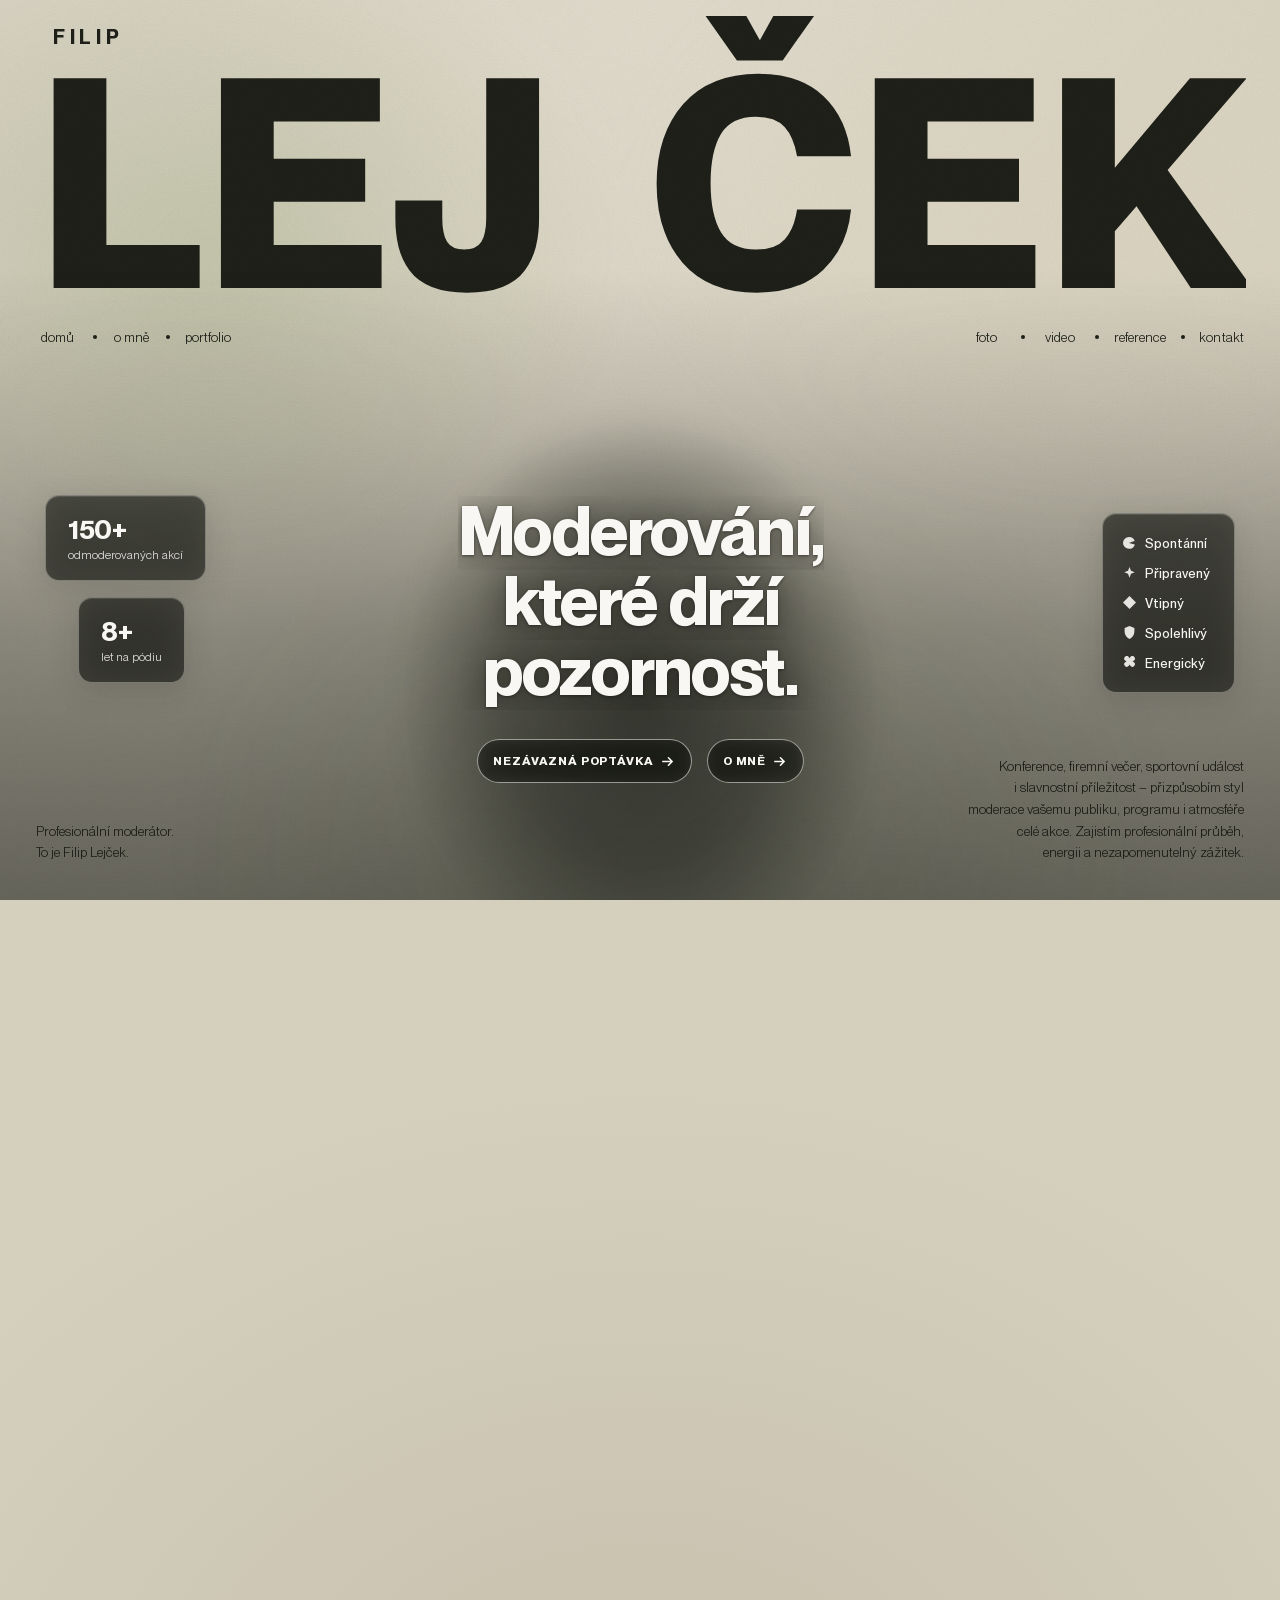
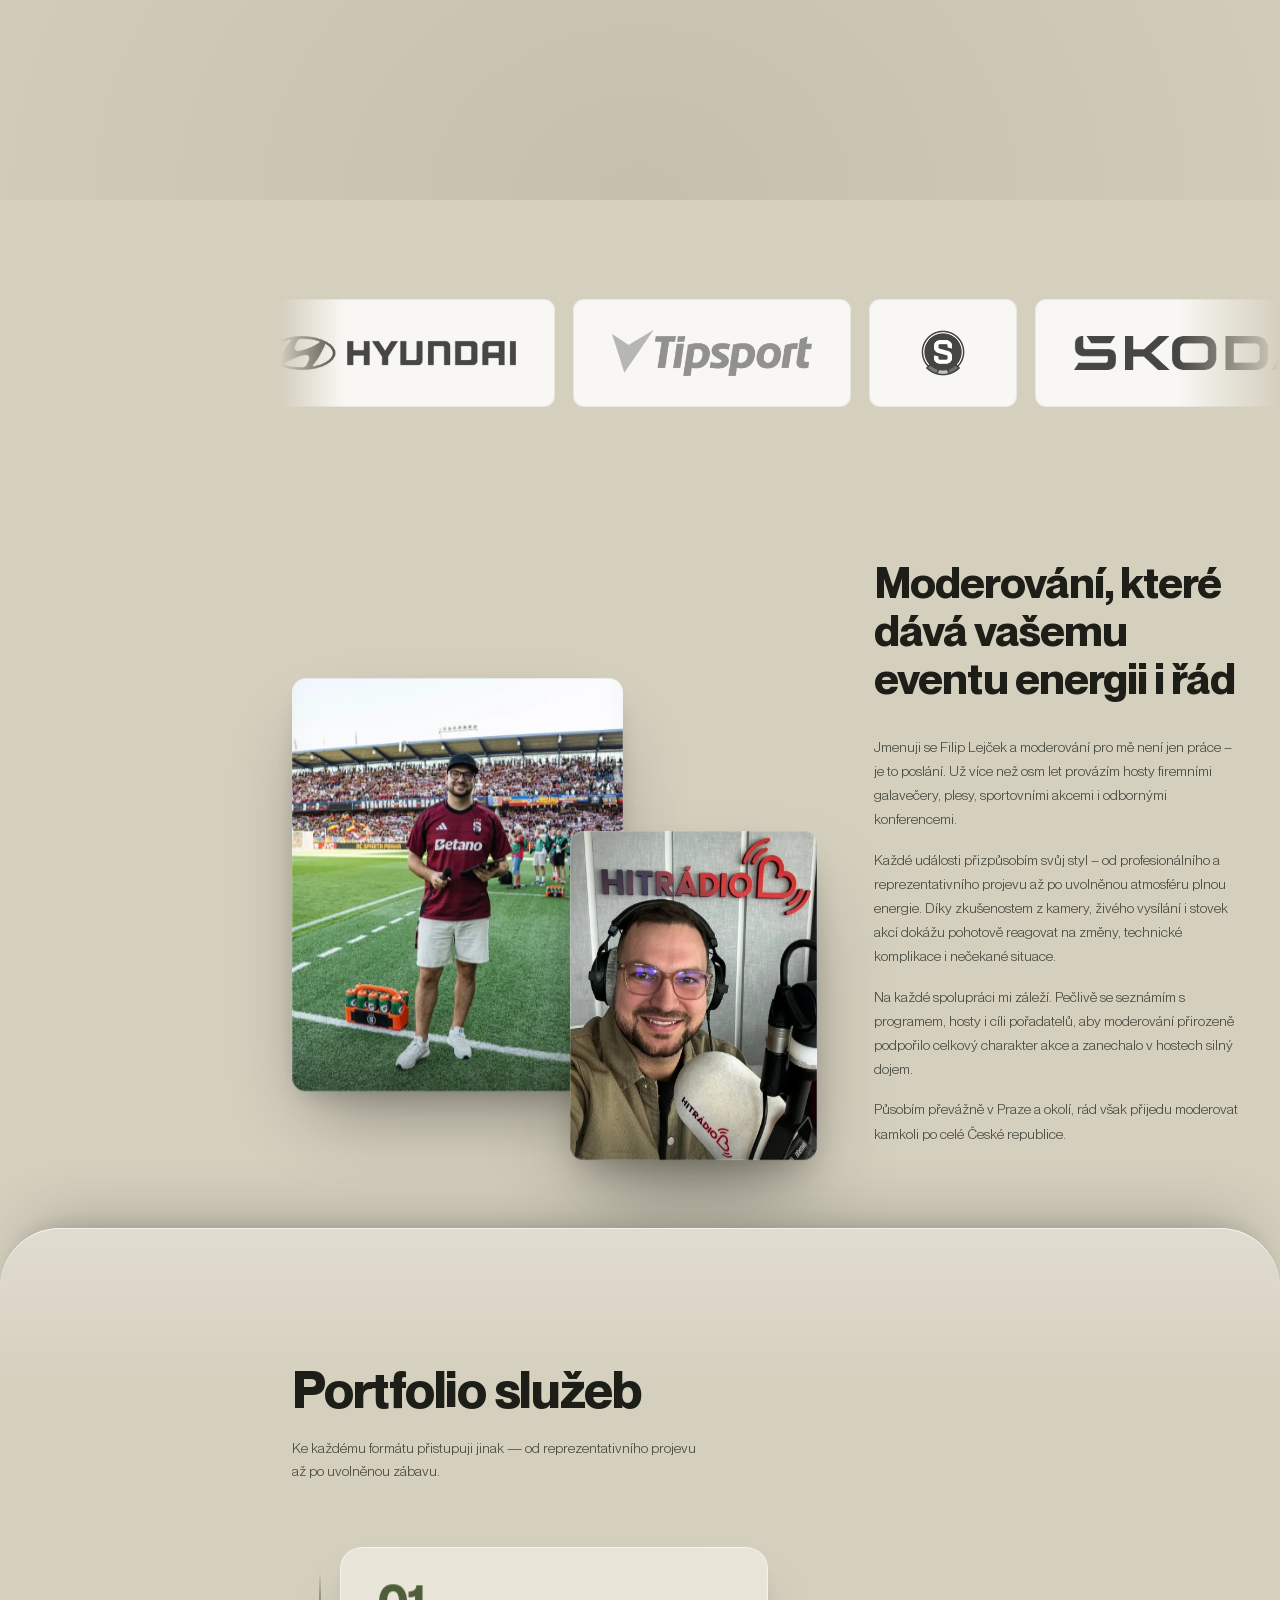
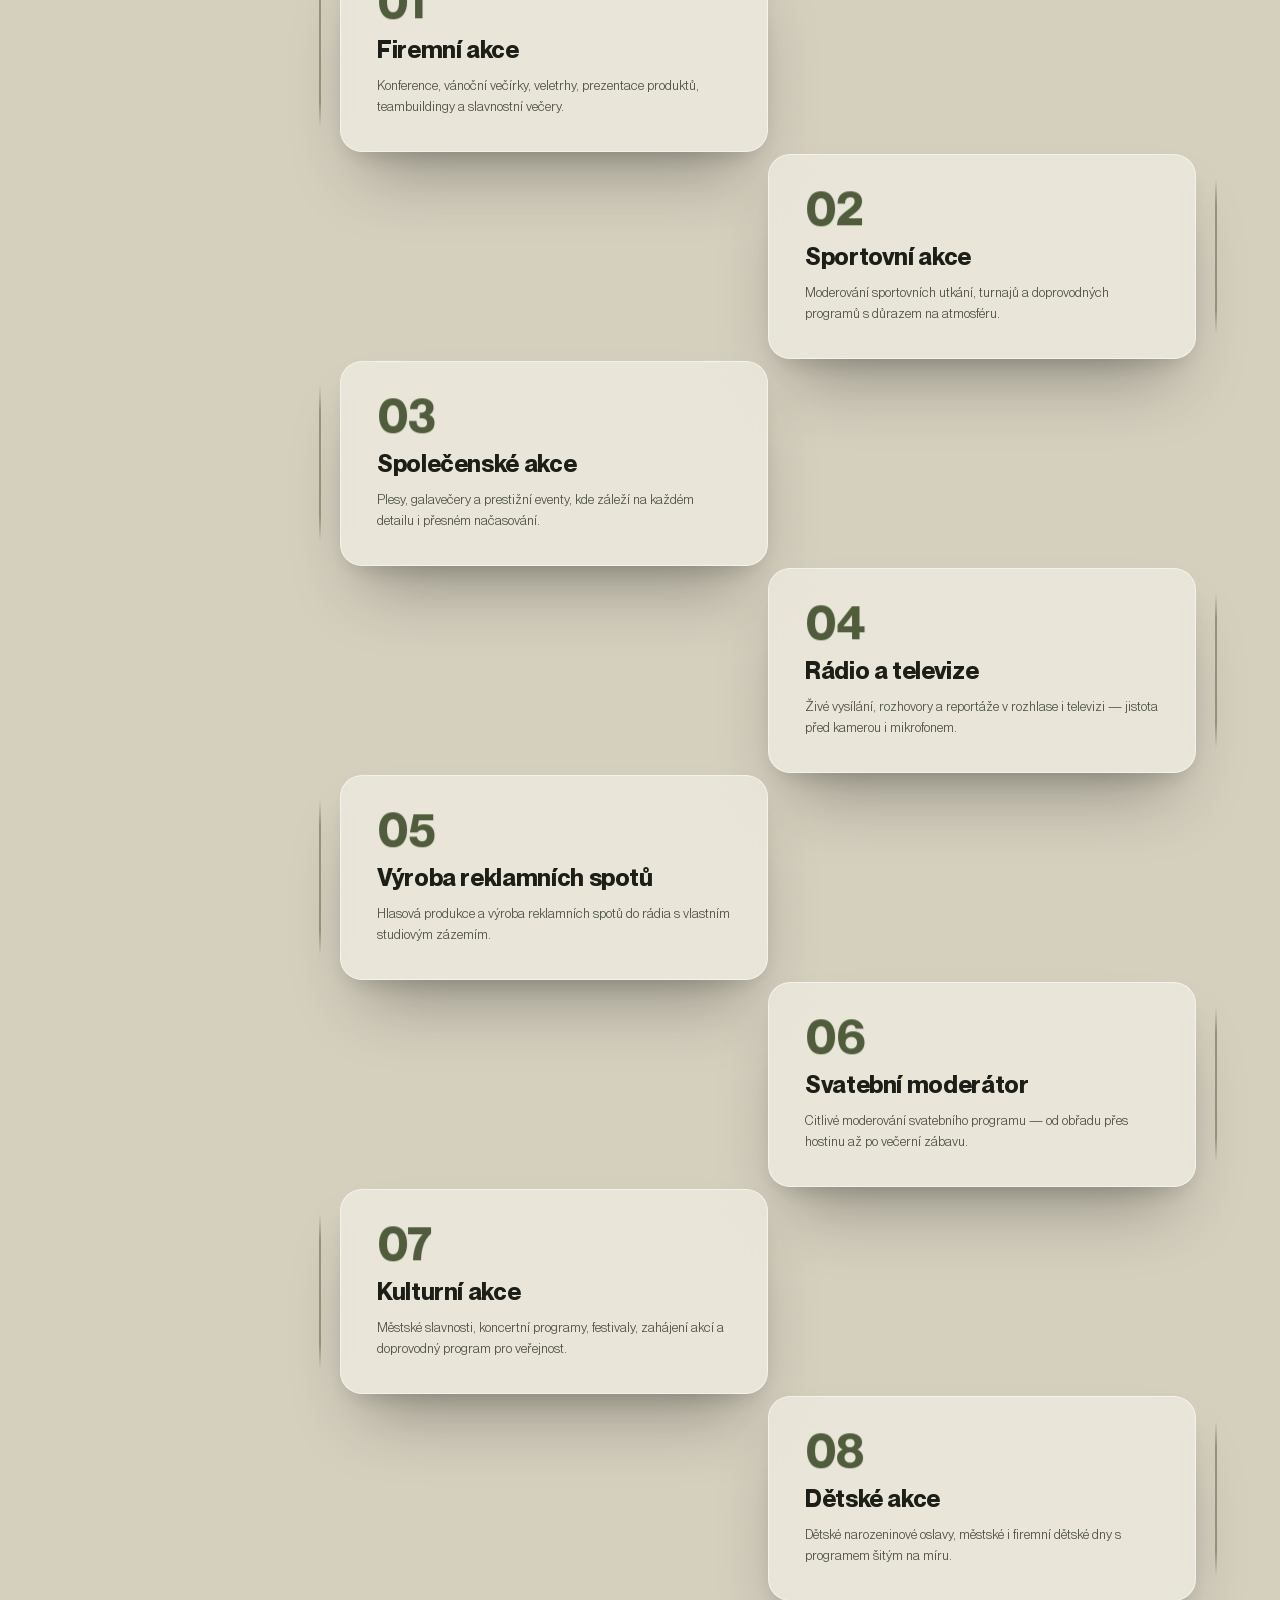
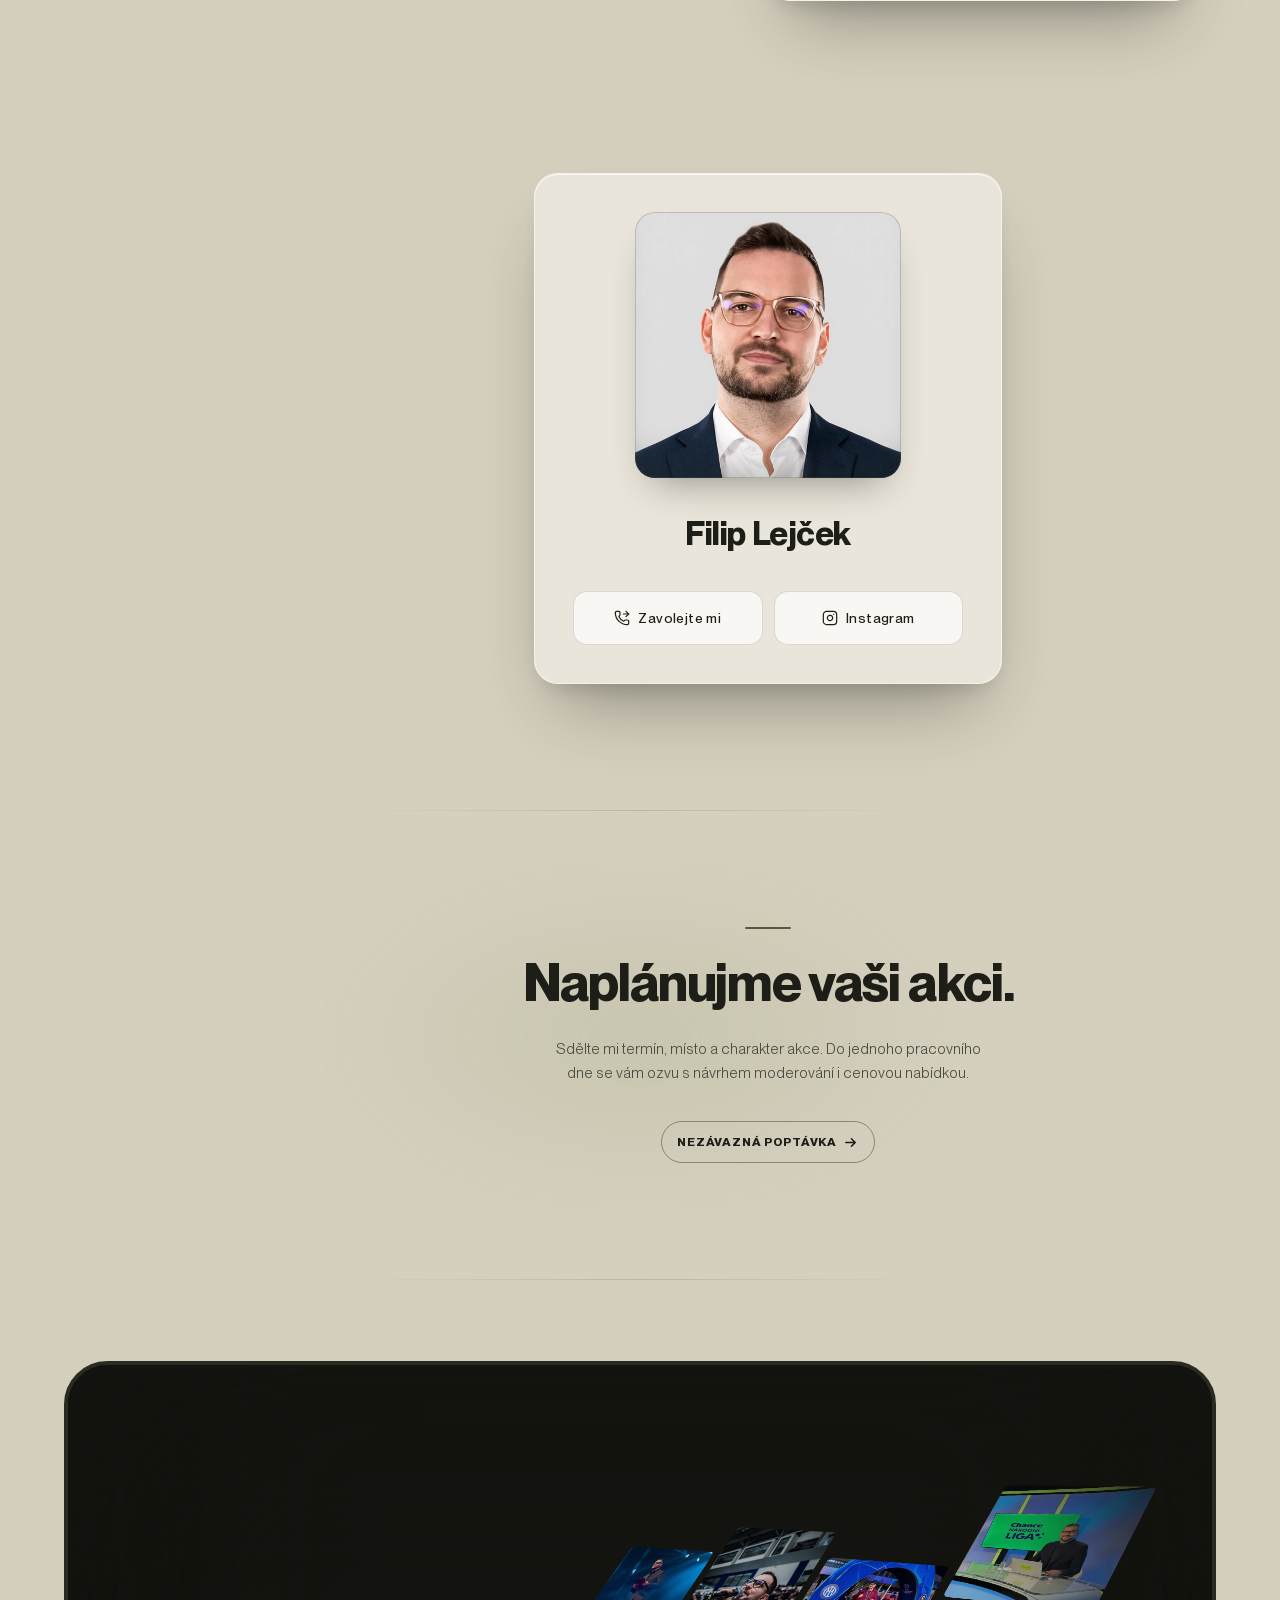
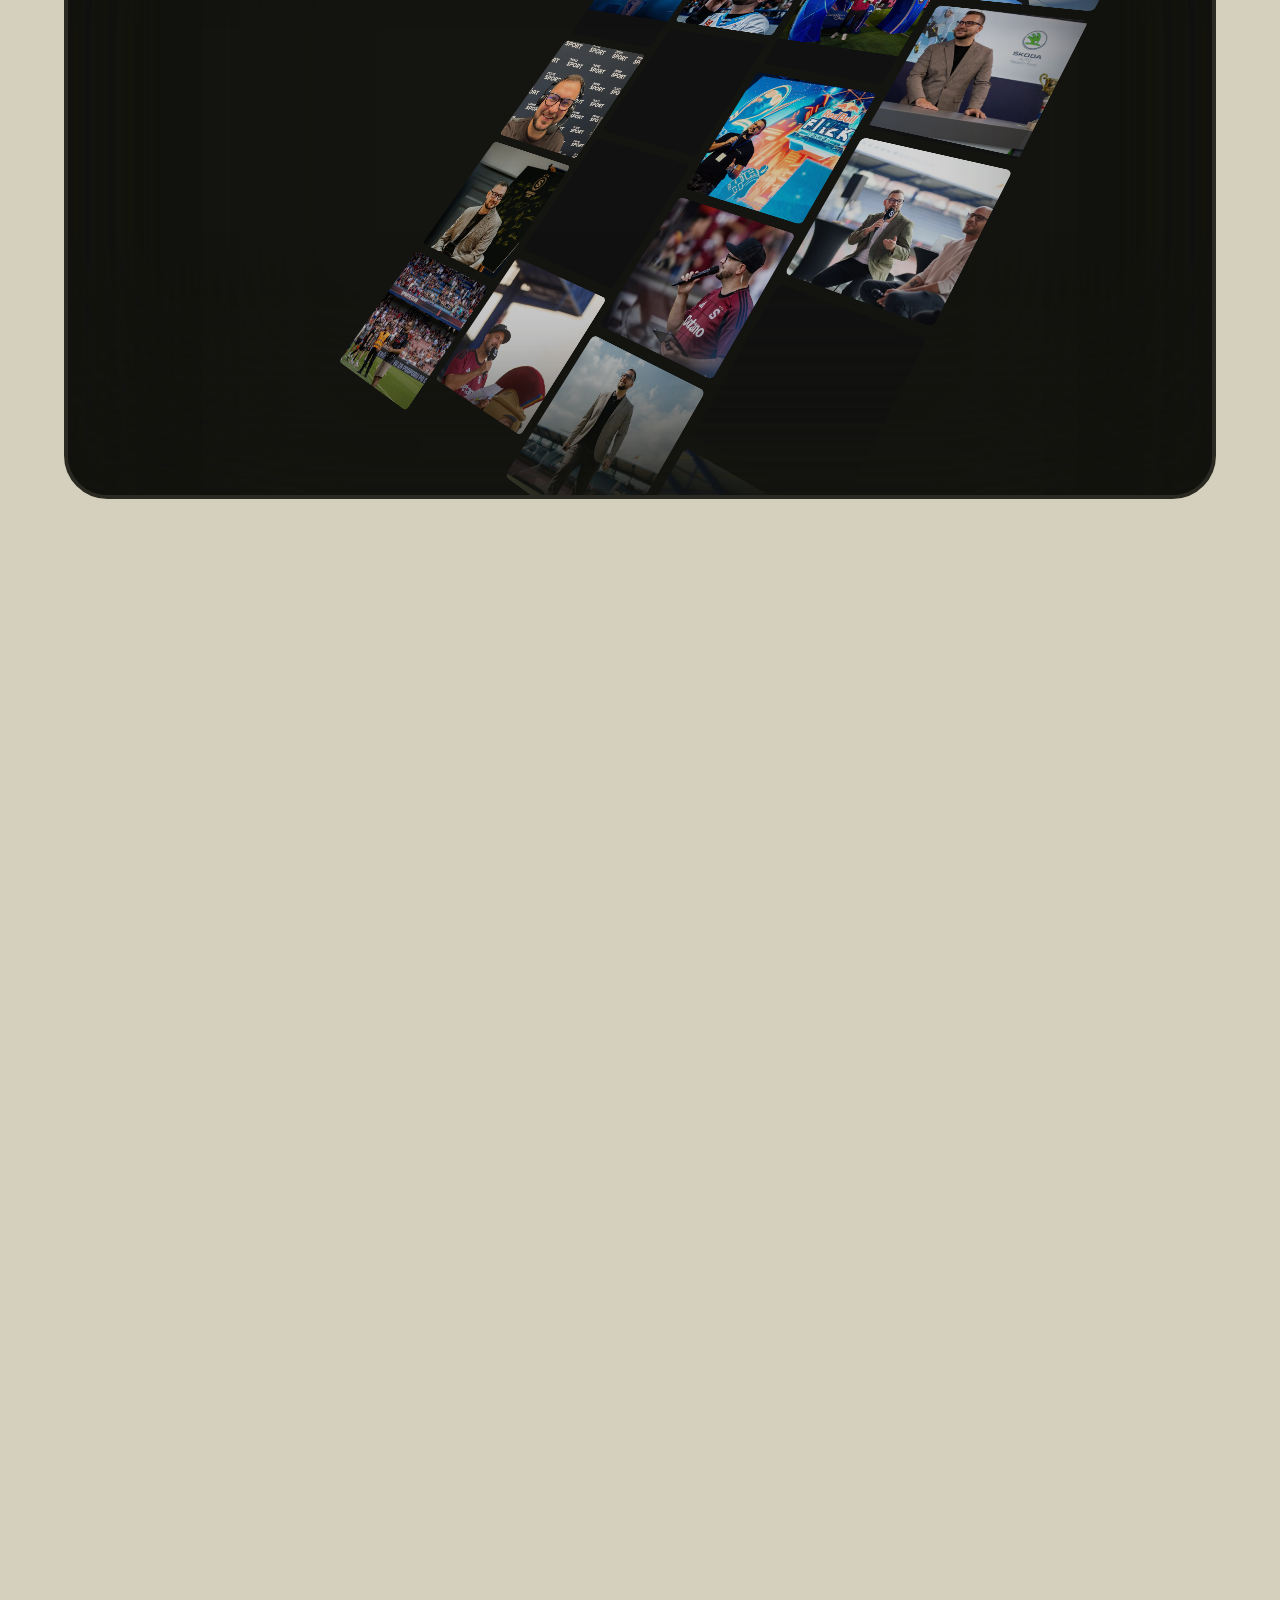
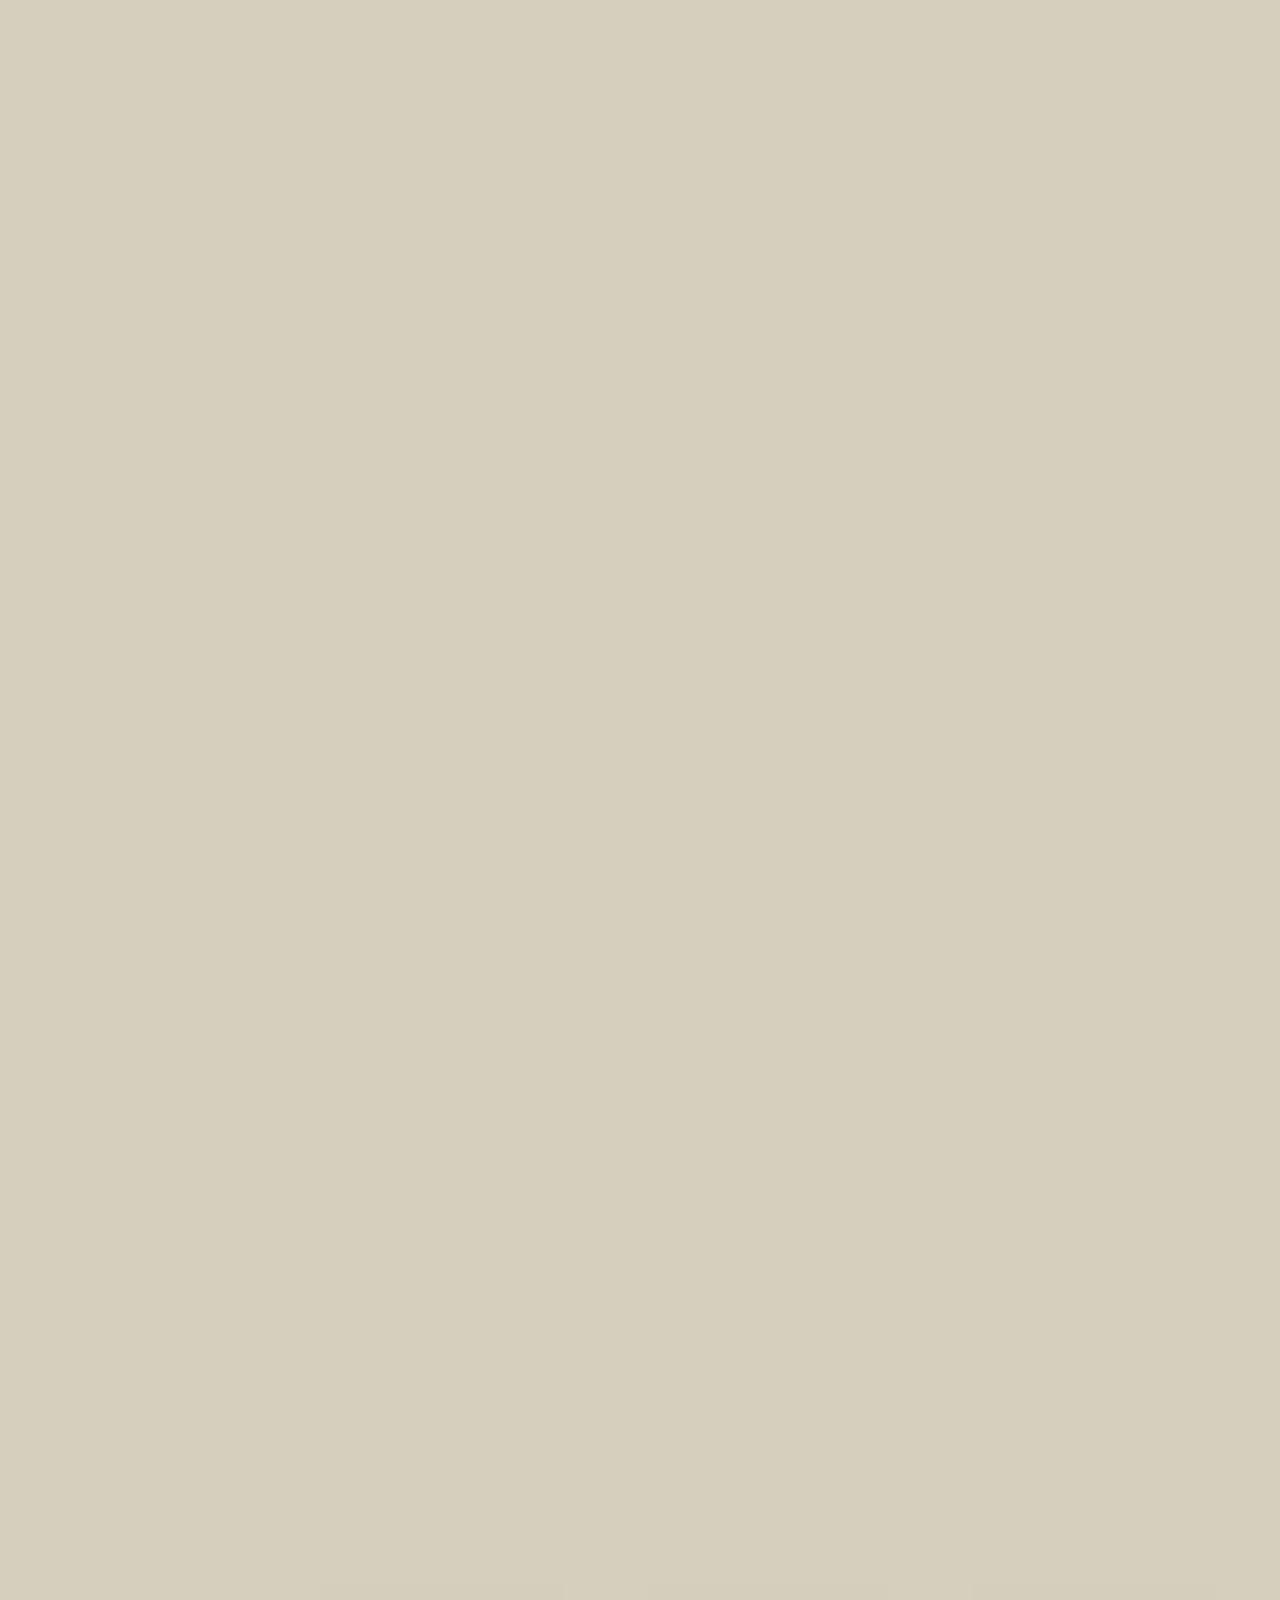
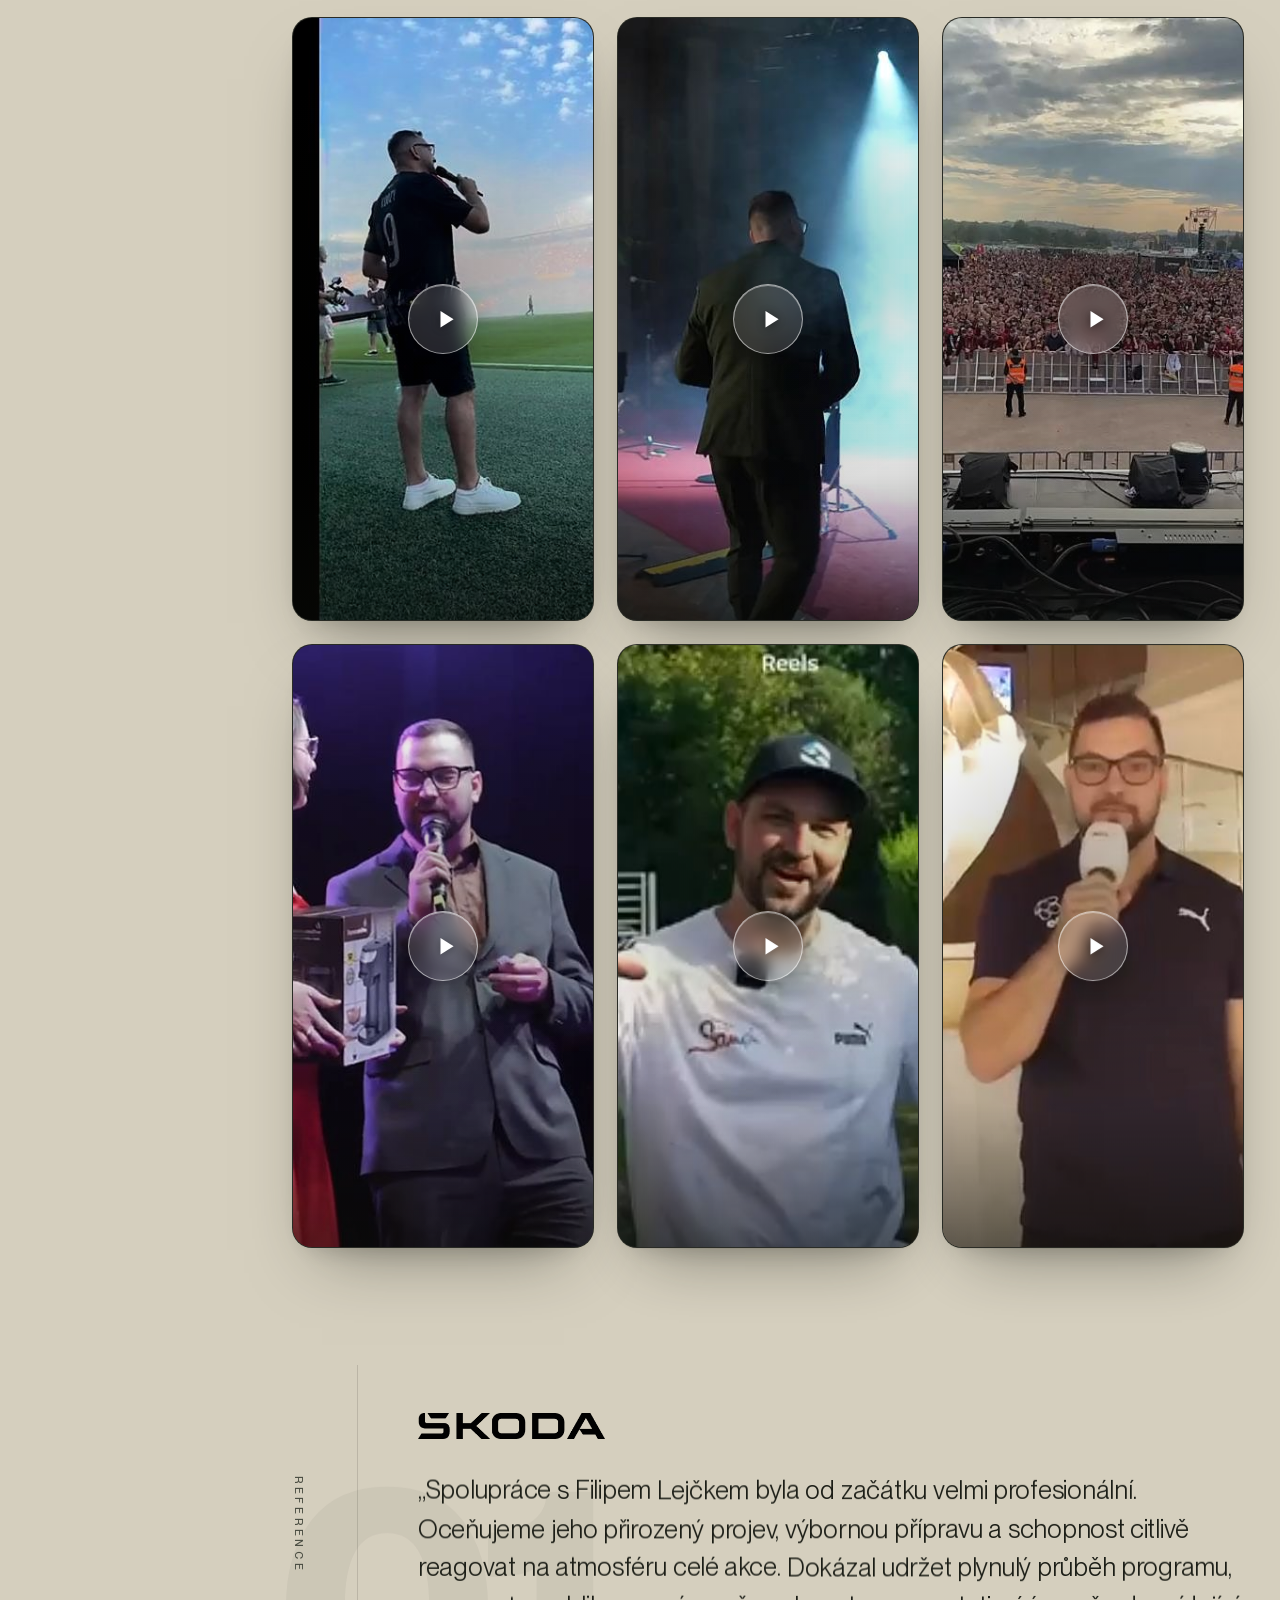
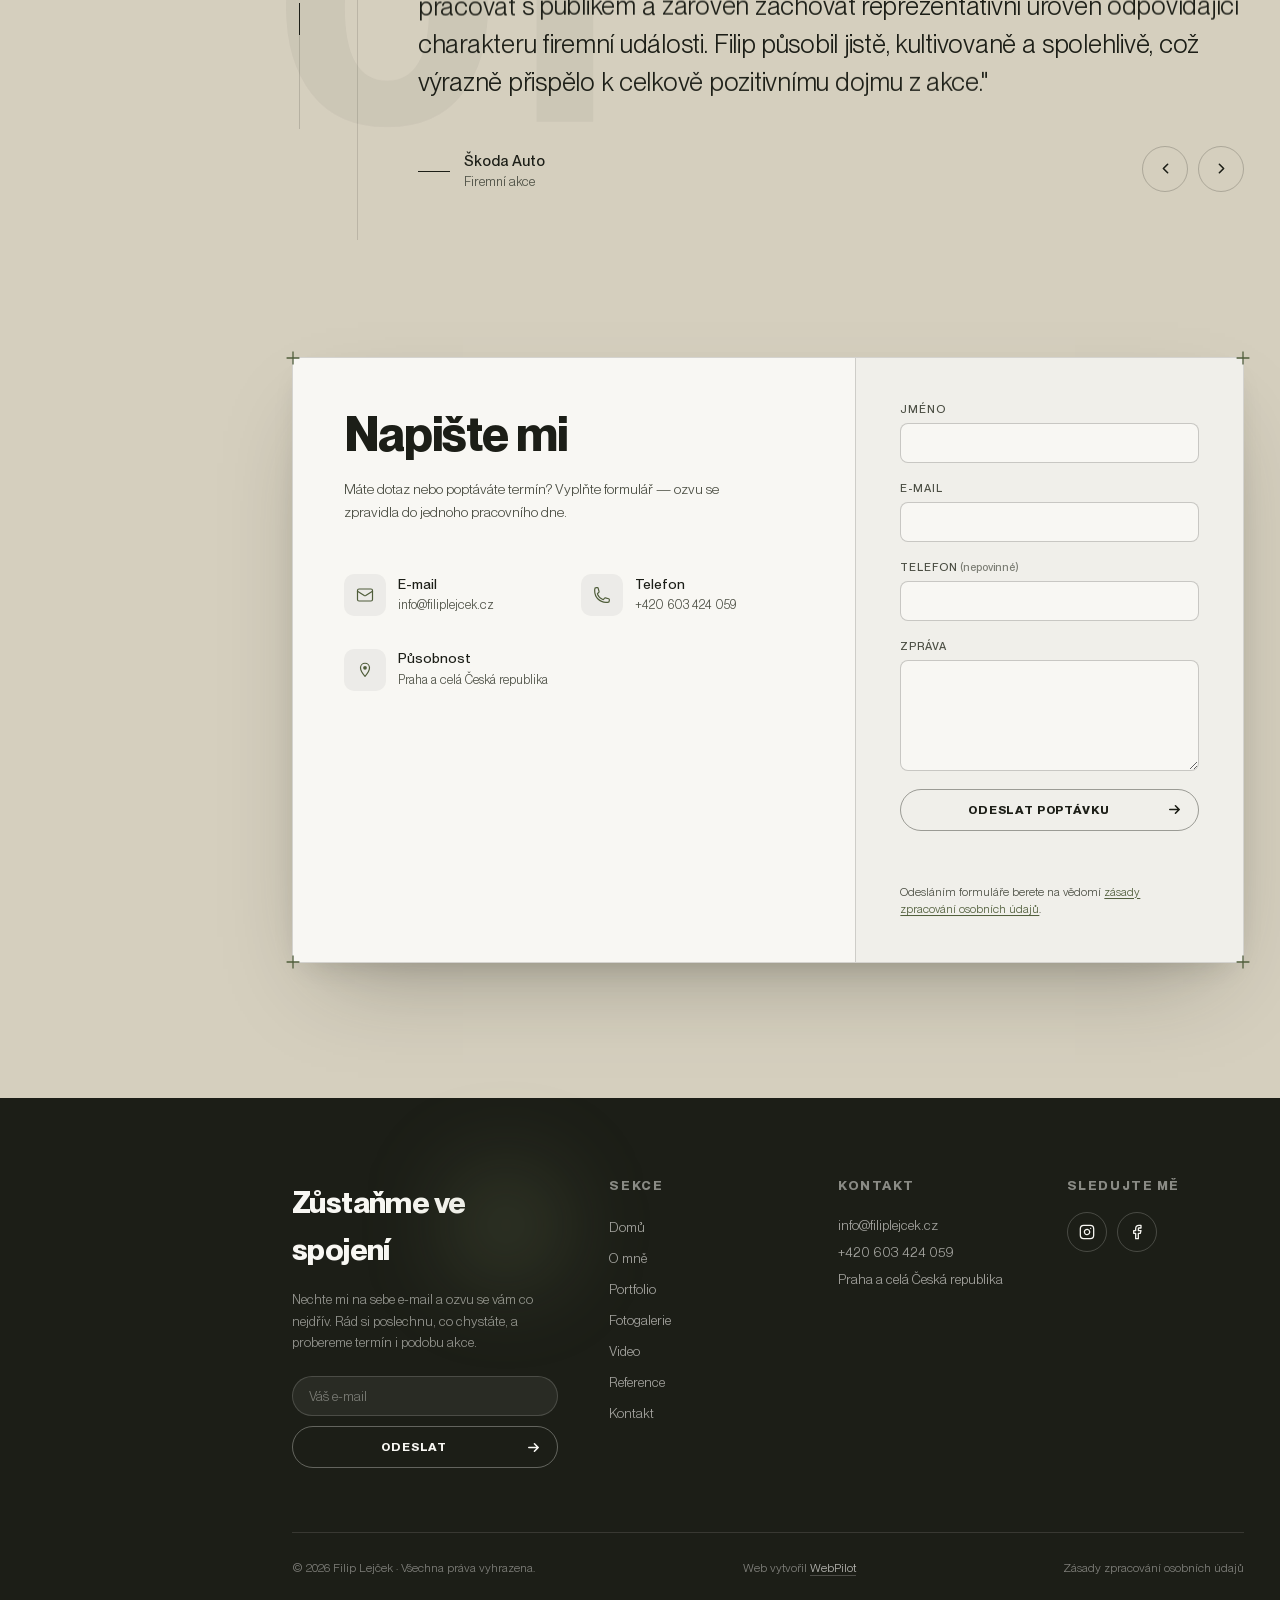
==== index.html @ 329d8f22 "Opravit duplicitní text u "Rádio a televize" v Portfoliu Popis služby 04 byl omylem zkopírovaný ze s" ====
<!doctype html>
<html lang="cs">
<head>
<meta charset="utf-8">
<script>document.documentElement.classList.add("js");</script>
<meta name="viewport" content="width=device-width, initial-scale=1, viewport-fit=cover">
<title>Filip Lejček — profesionální moderátor</title>
<meta name="description" content="Profesionální moderátor Filip Lejček. Konference, firemní akce, galavečery a sportovní eventy. Přesná příprava, jistota na pódiu, schopnost reagovat na cokoliv.">
<meta name="author" content="Filip Lejček">
<meta name="robots" content="index, follow">
<meta name="theme-color" content="#D5CFBE">
<link rel="canonical" href="https://filiplejcek.cz/">

<meta property="og:type" content="website">
<meta property="og:site_name" content="Filip Lejček">
<meta property="og:url" content="https://filiplejcek.cz/">
<meta property="og:title" content="Filip Lejček — profesionální moderátor">
<meta property="og:description" content="Moderování, které drží pozornost. Konference, firemní akce, galavečery.">
<meta property="og:image" content="https://filiplejcek.cz/img/og-image.jpg">
<meta property="og:locale" content="cs_CZ">
<meta name="twitter:card" content="summary_large_image">
<meta name="twitter:title" content="Filip Lejček — profesionální moderátor">
<meta name="twitter:description" content="Moderování, které drží pozornost. Konference, firemní akce, galavečery.">
<meta name="twitter:image" content="https://filiplejcek.cz/img/og-image.jpg">

<link rel="preload" as="image" href="img/filip-lejcek.webp?v=4" type="image/webp" media="(min-width:981px)" fetchpriority="high">
<link rel="preload" as="image" href="img/filip-lejcek-mobil.webp?v=4" type="image/webp" media="(max-width:980px)" fetchpriority="high">
<link rel="preload" as="font" type="font/woff2" href="fonts/pp-neue-montreal-bold.woff2" crossorigin>
<link rel="preload" as="font" type="font/woff2" href="fonts/pp-neue-montreal-book.woff2" crossorigin>
<link rel="preload" as="font" type="font/woff2" href="fonts/pp-neue-montreal-medium.woff2" crossorigin>
<link rel="stylesheet" href="css/style.css?v=153">

<script type="application/ld+json">
{
  "@context": "https://schema.org",
  "@type": "Person",
  "name": "Filip Lejček",
  "jobTitle": "Moderátor",
  "description": "Profesionální moderátor konferencí, firemních akcí, galavečerů a sportovních eventů.",
  "url": "https://filiplejcek.cz/",
  "image": "https://filiplejcek.cz/img/og-image.jpg",
  "knowsLanguage": "cs",
  "areaServed": "Česká republika",
  "address": {
    "@type": "PostalAddress",
    "addressLocality": "Praha",
    "addressCountry": "CZ"
  },
  "sameAs": [
    "https://www.instagram.com/filipkoozy/",
    "https://www.facebook.com/filip.lejcek/"
  ]
}
</script>
</head>
<body>

<a class="skip-link" href="#hlavni-obsah">Přeskočit na hlavní obsah</a>

<!-- ══════════════════════ LEVÁ LIŠTA (po hero) ══════════════════════ -->
<aside class="rail" id="rail" aria-label="Navigace webu">
  <div class="rail__inner">

    <div class="rail__card rail__id">
      <div class="rail__id-top">
        <a class="rail__mark" href="#hero" aria-label="Filip Lejček — nahoru">FILIP LEJČEK</a>
        <div class="rail__social">
          <a href="https://www.instagram.com/filipkoozy/" aria-label="Instagram" target="_blank" rel="noopener">
            <svg viewBox="0 0 16 16" fill="none" stroke="currentColor" stroke-width="1.3" aria-hidden="true"><rect x="2.4" y="2.4" width="11.2" height="11.2" rx="3.4"/><circle cx="8" cy="8" r="2.8"/><circle cx="11.3" cy="4.7" r=".6" fill="currentColor" stroke="none"/></svg>
          </a>
          <a href="https://www.facebook.com/filip.lejcek/" aria-label="Facebook" target="_blank" rel="noopener">
            <svg viewBox="0 0 16 16" fill="currentColor" aria-hidden="true"><path d="M9.2 14V8.8h1.8l.3-2.1H9.2V5.3c0-.6.2-1 1.1-1h1.1V2.4C12.1 2.4 11.4 2.3 10.6 2.3 8.9 2.3 7.8 3.3 7.8 5.1v1.6H6v2.1h1.8V14z"/></svg>
          </a>
        </div>
      </div>
      <span class="rail__role">profesionální moderátor</span>
      <p class="rail__bio">Moderování firemních akcí, galavečerů, svateb a sportovních přenosů — příprava do detailu a jistota za mikrofonem.</p>
    </div>

    <div class="rail__card rail__stats">
      <div class="rail__stat"><strong>150+</strong><span>odmoderovaných akcí</span></div>
      <div class="rail__stat"><strong>8+</strong><span>let za mikrofonem</span></div>
    </div>

    <nav class="rail__card rail__nav" aria-label="Sekce">
      <a href="#hero"><span class="rail__nav-ico"><svg viewBox="0 0 24 24" fill="none" stroke="currentColor" stroke-width="2.1" stroke-linecap="round" stroke-linejoin="round" aria-hidden="true"><path class="hm-roof" pathLength="1" d="M2 10 12 2l10 8"/><path class="hm-walls" pathLength="1" d="M5 21V8M19 21V8"/><path class="hm-floor" pathLength="1" d="M5 21h14"/><path class="hm-door" pathLength="1" d="M9 21v-8h6v8"/></svg></span><span>domů</span></a>
      <a href="#o-mne"><span class="rail__nav-ico"><svg viewBox="0 0 24 24" fill="none" stroke="currentColor" stroke-width="2.1" stroke-linecap="round" stroke-linejoin="round" aria-hidden="true"><path class="pe-head" pathLength="1" d="M12 5c1.66 0 3 1.34 3 3c0 1.66 -1.34 3 -3 3c-1.66 0 -3 -1.34 -3 -3c0 -1.66 1.34 -3 3 -3Z"/><path class="pe-body" pathLength="1" d="M12 14c4 0 7 2 7 3v2h-14v-2c0 -1 3 -3 7 -3Z"/></svg></span><span>o mně</span></a>
      <a href="#portfolio"><span class="rail__nav-ico"><svg viewBox="0 0 24 24" fill="none" stroke="currentColor" stroke-width="2.1" stroke-linecap="round" stroke-linejoin="round" aria-hidden="true"><rect class="ll-box" x="3" y="3" width="7" height="7" rx="1"/><rect class="ll-box" x="3" y="14" width="7" height="7" rx="1"/><path class="ll-line" d="M14 4h7"/><path class="ll-line" d="M14 9h7"/><path class="ll-line" d="M14 15h7"/><path class="ll-line" d="M14 20h7"/></svg></span><span>portfolio</span></a>
      <a href="#foto"><span class="rail__nav-ico"><svg viewBox="0 0 24 24" fill="none" stroke="currentColor" stroke-width="2.1" stroke-linecap="round" stroke-linejoin="round" aria-hidden="true"><path d="M13.997 4a2 2 0 0 1 1.76 1.05l.486.9A2 2 0 0 0 18.003 7H20a2 2 0 0 1 2 2v9a2 2 0 0 1-2 2H4a2 2 0 0 1-2-2V9a2 2 0 0 1 2-2h1.997a2 2 0 0 0 1.759-1.048l.489-.904A2 2 0 0 1 10.004 4z"/><circle class="cam-lens" cx="12" cy="13" r="3"/></svg></span><span>foto</span></a>
      <a href="#video"><span class="rail__nav-ico"><svg viewBox="0 0 24 24" fill="none" stroke="currentColor" stroke-width="2.1" stroke-linecap="round" stroke-linejoin="round" aria-hidden="true"><g class="vid-cam"><path d="m16 13 5.223 3.482a.5.5 0 0 0 .777-.416V7.87a.5.5 0 0 0-.752-.432L16 10.5"/><rect x="2" y="6" width="14" height="12" rx="2"/></g></svg></span><span>video</span></a>
      <a href="#reference"><span class="rail__nav-ico"><svg viewBox="0 0 24 24" fill="none" stroke="currentColor" stroke-width="2.1" stroke-linecap="round" stroke-linejoin="round" aria-hidden="true"><path class="mh-bubble" d="M2.992 16.342a2 2 0 0 1 .094 1.167l-1.065 3.29a1 1 0 0 0 1.236 1.168l3.413-.998a2 2 0 0 1 1.099.092 10 10 0 1 0-4.777-4.719"/><path class="mh-heart" d="M7.828 13.07A3 3 0 0 1 12 8.764a3 3 0 0 1 5.004 2.224 3 3 0 0 1-.832 2.083l-3.447 3.62a1 1 0 0 1-1.45-.001z"/></svg></span><span>reference</span></a>
      <a href="#kontakt"><span class="rail__nav-ico"><svg viewBox="0 0 24 24" fill="none" stroke="currentColor" stroke-width="2.1" stroke-linecap="round" stroke-linejoin="round" aria-hidden="true"><path d="M21 15a2 2 0 0 1-2 2H7l-4 4V5a2 2 0 0 1 2-2h14a2 2 0 0 1 2 2z"/><path class="msm-dot" d="M8 10h.01"/><path class="msm-dot" d="M12 10h.01"/><path class="msm-dot" d="M16 10h.01"/></svg></span><span>kontakt</span></a>
    </nav>

    <!-- Mini pás log (jako .nav-comapny-wrap na heynesh.com) -->
    <div class="rail__logos" aria-hidden="true">
      <div class="rail__logos-track">
       <div class="rail__logos-row">
        <div class="rail__logos-group">
          <img src="img/logos/hitradio.png" width="360" height="126"      alt="" loading="lazy" decoding="async">
          <img src="img/logos/hyundai.png" width="360" height="50"       alt="" loading="lazy" decoding="async">
          <img src="img/logos/tipsport.png" width="360" height="83"      alt="" loading="lazy" decoding="async">
          <img src="img/logos/ac-sparta.png" width="344" height="360"     alt="" loading="lazy" decoding="async">
          <img src="img/logos/skoda.png" width="360" height="50"         alt="" loading="lazy" decoding="async">
          <img src="img/logos/rytiri-kladno.png" width="256" height="360" alt="" loading="lazy" decoding="async">
          <img src="img/logos/red-bull.png" width="339" height="247"      alt="" loading="lazy" decoding="async">
          <img src="img/logos/livesport.png" width="360" height="45"     alt="" loading="lazy" decoding="async">
          <img src="img/logos/hc-sparta.svg" width="200" height="200"     alt="" loading="lazy" decoding="async">
          <img src="img/logos/sport-cz.png" width="360" height="59"      alt="" loading="lazy" decoding="async">
          <img src="img/logos/nova-sport.png" width="360" height="131"    alt="" loading="lazy" decoding="async">
          <img src="img/logos/playzone.png" width="480" height="242"     alt="" loading="lazy" decoding="async">
        </div>
        <div class="rail__logos-group">
          <img src="img/logos/hitradio.png" width="360" height="126"      alt="" loading="lazy" decoding="async">
          <img src="img/logos/hyundai.png" width="360" height="50"       alt="" loading="lazy" decoding="async">
          <img src="img/logos/tipsport.png" width="360" height="83"      alt="" loading="lazy" decoding="async">
          <img src="img/logos/ac-sparta.png" width="344" height="360"     alt="" loading="lazy" decoding="async">
          <img src="img/logos/skoda.png" width="360" height="50"         alt="" loading="lazy" decoding="async">
          <img src="img/logos/rytiri-kladno.png" width="256" height="360" alt="" loading="lazy" decoding="async">
          <img src="img/logos/red-bull.png" width="339" height="247"      alt="" loading="lazy" decoding="async">
          <img src="img/logos/livesport.png" width="360" height="45"     alt="" loading="lazy" decoding="async">
          <img src="img/logos/hc-sparta.svg" width="200" height="200"     alt="" loading="lazy" decoding="async">
          <img src="img/logos/sport-cz.png" width="360" height="59"      alt="" loading="lazy" decoding="async">
          <img src="img/logos/nova-sport.png" width="360" height="131"    alt="" loading="lazy" decoding="async">
          <img src="img/logos/playzone.png" width="480" height="242"     alt="" loading="lazy" decoding="async">
        </div>
       </div>
      </div>
    </div>

    <!-- e-mail: zástupná adresa, nahraď skutečnou (jen tady) -->
    <button type="button" class="rail__email" aria-label="Zkopírovat e-mail do schránky">
      <span class="rail__email-addr">info@filiplejcek.cz</span>
      <svg class="rail__email-copy" viewBox="0 0 14 14" fill="none" stroke="currentColor" stroke-width="1.3" stroke-linecap="round" stroke-linejoin="round" aria-hidden="true"><rect x="4.6" y="4.6" width="7.9" height="7.9" rx="1.4"/><path d="M9.4 1.5H2.6a1 1 0 0 0-1 1v6.8"/></svg>
      <span class="rail__email-tip" aria-hidden="true">
        <svg class="rail__email-check" viewBox="0 0 14 14" fill="none" stroke="currentColor" stroke-width="1.7" stroke-linecap="round" stroke-linejoin="round"><path d="m2.5 7.4 3 3 6-7"/></svg>
        <span>Kopírovat e-mail</span>
      </span>
    </button>

    <a class="rail__cta" href="#kontakt">Nezávazná poptávka</a>

  </div>
</aside>

<main id="hlavni-obsah">

<!-- ══════════════════════ HERO ══════════════════════ -->
<section class="hero" id="hero">
  <div class="hero__sticky">

    <!-- Vrstva 1 — atmosféra -->
    <div class="hero__aurora" aria-hidden="true"></div>

    <!-- Vrstva 2 — fotografie moderátora (výřez bez pozadí) -->
    <div class="hero__photo-layer" aria-hidden="true">
      <picture>
        <!-- výřez bez pozadí, po pas; menší soubor pro telefony -->
        <source media="(max-width:980px)" srcset="img/filip-lejcek-mobil.webp?v=4"
                type="image/webp" width="788" height="950">
        <source media="(max-width:980px)" srcset="img/filip-lejcek-mobil.png?v=4"
                type="image/png" width="788" height="950">
        <source srcset="img/filip-lejcek.webp?v=4" type="image/webp" width="1244" height="1500">
        <img class="hero__photo" src="img/filip-lejcek.png?v=4"
             width="1244" height="1500"
             alt="" fetchpriority="high" decoding="async">
      </picture>
    </div>

    <!-- Vrstva 3 — zrno -->
    <div class="hero__grain" aria-hidden="true"></div>

    <!-- Vrstva 4 — obsah -->
    <div class="hero__top">
      <!-- Horní lišta (jen mobil) -->
      <div class="hero__bar">
        <a class="hero__bar-brand" href="#hero">Filip Lejček</a>
        <a class="hero__bar-cta" href="#kontakt">Poptávka</a>
        <button class="hero__bar-menu" type="button" aria-label="Otevřít menu" aria-expanded="false" aria-controls="mnav">
          <svg viewBox="0 0 20 20" fill="currentColor" aria-hidden="true"><rect x="2" y="2" width="7" height="7" rx="1.8"/><rect x="11" y="2" width="7" height="7" rx="1.8"/><rect x="2" y="11" width="7" height="7" rx="1.8"/><rect x="11" y="11" width="7" height="7" rx="1.8"/></svg>
        </button>
      </div>

      <div class="hero__brand">
        <p class="hero__brand-pre" aria-hidden="true"><span class="hero__brand-pre__i">Filip</span></p>
        <h1 class="wordmark" id="wordmark">
          <span class="wordmark__inner" aria-hidden="true"><span class="wordmark__l">L</span><span class="wordmark__l">E</span><span class="wordmark__l">J</span><span class="wordmark__l">Č</span><span class="wordmark__l">E</span><span class="wordmark__l">K</span></span>
          <span class="u-sr">Filip Lejček — profesionální moderátor</span>
        </h1>
      </div>

      <nav class="hero__nav" aria-label="Navigace hero sekce">
        <ul class="navgroup navgroup--left">
          <li><a href="#hero">domů</a></li>
          <li class="navsep" aria-hidden="true"></li>
          <li><a href="#o-mne">o mně</a></li>
          <li class="navsep" aria-hidden="true"></li>
          <li><a href="#portfolio">portfolio</a></li>
        </ul>
        <ul class="navgroup navgroup--right">
          <li><a href="#foto">foto</a></li>
          <li class="navsep" aria-hidden="true"></li>
          <li><a href="#video">video</a></li>
          <li class="navsep" aria-hidden="true"></li>
          <li><a href="#reference">reference</a></li>
          <li class="navsep" aria-hidden="true"></li>
          <li><a href="#kontakt">kontakt</a></li>
        </ul>
      </nav>
    </div>

    <!-- Headline + CTA -->
    <div class="hero__center">
      <p class="hero__headline">
        <span class="ln"><span class="ln__i">Moderování,</span></span>
        <span class="ln"><span class="ln__i">které drží</span></span>
        <span class="ln"><span class="ln__i">pozornost.</span></span>
      </p>
      <div class="hero__cta">
        <a class="flow-btn" href="#kontakt">
          <svg class="flow-btn__arr flow-btn__arr--l" viewBox="0 0 16 16" fill="none" stroke="currentColor" stroke-width="1.7" stroke-linecap="round" stroke-linejoin="round" aria-hidden="true"><path d="M3 8h10M9 4l4 4-4 4"/></svg>
          <span class="flow-btn__txt">Nezávazná poptávka</span>
          <span class="flow-btn__circle" aria-hidden="true"></span>
          <svg class="flow-btn__arr flow-btn__arr--r" viewBox="0 0 16 16" fill="none" stroke="currentColor" stroke-width="1.7" stroke-linecap="round" stroke-linejoin="round" aria-hidden="true"><path d="M3 8h10M9 4l4 4-4 4"/></svg>
        </a>
        <a class="flow-btn" href="#o-mne">
          <svg class="flow-btn__arr flow-btn__arr--l" viewBox="0 0 16 16" fill="none" stroke="currentColor" stroke-width="1.7" stroke-linecap="round" stroke-linejoin="round" aria-hidden="true"><path d="M3 8h10M9 4l4 4-4 4"/></svg>
          <span class="flow-btn__txt">O mně</span>
          <span class="flow-btn__circle" aria-hidden="true"></span>
          <svg class="flow-btn__arr flow-btn__arr--r" viewBox="0 0 16 16" fill="none" stroke="currentColor" stroke-width="1.7" stroke-linecap="round" stroke-linejoin="round" aria-hidden="true"><path d="M3 8h10M9 4l4 4-4 4"/></svg>
        </a>
      </div>
    </div>

    <!-- Spodní texty -->
    <div class="hero__bottom">
      <p class="hero__kicker"><span class="ln"><span class="ln__i">Profesionální moderátor.</span></span><span class="ln"><span class="ln__i">To je Filip Lejček.</span></span></p>
      <p class="hero__lede"><span class="ln"><span class="ln__i">Konference, firemní večer, sportovní událost</span></span><span class="ln"><span class="ln__i">i slavnostní příležitost – přizpůsobím styl</span></span><span class="ln"><span class="ln__i">moderace vašemu publiku, programu i atmosféře</span></span><span class="ln"><span class="ln__i">celé akce. Zajistím profesionální průběh,</span></span><span class="ln"><span class="ln__i">energii a nezapomenutelný zážitek.</span></span></p>
    </div>

    <!-- Plovoucí karty -->
    <div class="hero__cards">

      <div class="cards-left">
        <article class="card card--wide" data-card>
          <p class="card__txt"><strong>150+</strong><span>odmoderovaných akcí</span></p>
        </article>

        <article class="card card--tall" data-card>
          <p class="card__txt"><strong>8+</strong><span>let na pódiu</span></p>
        </article>
      </div>

      <article class="card card--traits" data-card>
        <ul>
          <li><svg viewBox="0 0 20 20" fill="currentColor" aria-hidden="true"><path d="M18.2 11.4A9.2 9.2 0 0 1 9.2 18.2 9.1 9.1 0 0 1 0 9.06 9.2 9.2 0 0 1 9.2 0a9.2 9.2 0 0 1 8.8 6.18c-3.2.96-8.8 2.88-8.8 2.88l9 2.34Z"/></svg><span>Spontánní</span></li>
          <li><svg viewBox="0 0 20 20" fill="currentColor" aria-hidden="true"><path d="M10 0l2.3 5.9L18 8.2l-5.7 2.3L10 16.4l-2.3-5.9L2 8.2l5.7-2.3L10 0Z"/></svg><span>Připravený</span></li>
          <li><svg viewBox="0 0 20 20" fill="currentColor" aria-hidden="true"><path d="M10 0l10 10-10 10L0 10 10 0Z"/></svg><span>Vtipný</span></li>
          <li><svg viewBox="0 0 20 20" fill="currentColor" aria-hidden="true"><path d="M10 0l7.5 3.1v5.6c0 4.6-3.1 8.6-7.5 11.3C5.6 17.3 2.5 13.3 2.5 8.7V3.1L10 0Z"/></svg><span>Spolehlivý</span></li>
          <li><svg viewBox="0 0 20 20" fill="currentColor" aria-hidden="true"><path d="M16.9 9.6a4.5 4.5 0 0 0-2.5-1.3 4.5 4.5 0 0 0 2.5-1.3 3.9 3.9 0 1 0-5.5-5.5A4.5 4.5 0 0 0 10.1 4 4.5 4.5 0 0 0 8.8 1.5a3.9 3.9 0 1 0-5.5 5.5A4.5 4.5 0 0 0 5.8 8.3 4.5 4.5 0 0 0 3.3 9.6a3.9 3.9 0 1 0 5.5 5.5 4.5 4.5 0 0 0 1.3-2.5 4.5 4.5 0 0 0 1.3 2.5 3.9 3.9 0 1 0 5.5-5.5Z"/></svg><span>Energický</span></li>
        </ul>
      </article>

    </div>

  </div>
</section>

<!-- Mobilní menu (otevírá tlačítko v hero liště) -->
<div class="mnav" id="mnav" hidden>
  <div class="mnav__panel" role="dialog" aria-modal="true" aria-label="Menu">
    <button class="mnav__close" type="button" aria-label="Zavřít menu">
      <svg viewBox="0 0 24 24" fill="none" stroke="currentColor" stroke-width="2" stroke-linecap="round" aria-hidden="true"><path d="M6 6l12 12M18 6 6 18"/></svg>
    </button>
    <nav class="mnav__links" aria-label="Hlavní navigace">
      <a href="#hero">Domů</a>
      <a href="#o-mne">O mně</a>
      <a href="#portfolio">Portfolio</a>
      <a href="#foto">Fotogalerie</a>
      <a href="#video">Video</a>
      <a href="#reference">Reference</a>
      <a href="#kontakt">Kontakt</a>
    </nav>
    <div class="mnav__foot">
      <a href="https://www.instagram.com/filipkoozy/" target="_blank" rel="noopener">Instagram</a>
      <a href="https://www.facebook.com/filip.lejcek/" target="_blank" rel="noopener">Facebook</a>
    </div>
  </div>
</div>

<!-- ══════════════════════ ZNAČKY (nekonečný pás log) ══════════════════════ -->
<section class="brands" aria-label="Značky, se kterými Filip Lejček spolupracoval">

  <div class="brands__marquee" role="img"
       aria-label="Loga značek, se kterými Filip Lejček spolupracoval: Hitrádio FM, Hyundai, Tipsport, AC Sparta Praha, Škoda Auto, Rytíři Kladno, Red Bull, Livesport, HC Sparta Praha, Sport.cz, Nova Sport, PlayZone.">
    <div class="brands__row">

      <div class="brands__group" aria-hidden="true">
        <span class="brand"><img src="img/logos/hitradio.png" width="360" height="126"      alt="Hitrádio FM"      loading="lazy" decoding="async"></span>
        <span class="brand"><img src="img/logos/hyundai.png" width="360" height="50"       alt="Hyundai"          loading="lazy" decoding="async"></span>
        <span class="brand"><img src="img/logos/tipsport.png" width="360" height="83"      alt="Tipsport"         loading="lazy" decoding="async"></span>
        <span class="brand"><img src="img/logos/ac-sparta.png" width="344" height="360"     alt="AC Sparta Praha"  loading="lazy" decoding="async"></span>
        <span class="brand"><img src="img/logos/skoda.png" width="360" height="50"         alt="Škoda Auto"       loading="lazy" decoding="async"></span>
        <span class="brand"><img src="img/logos/rytiri-kladno.png" width="256" height="360" alt="Rytíři Kladno"    loading="lazy" decoding="async"></span>
        <span class="brand"><img src="img/logos/red-bull.png" width="339" height="247"      alt="Red Bull"         loading="lazy" decoding="async"></span>
        <span class="brand"><img src="img/logos/livesport.png" width="360" height="45"     alt="Livesport"        loading="lazy" decoding="async"></span>
        <span class="brand"><img src="img/logos/hc-sparta.svg" width="200" height="200"     alt="HC Sparta Praha"  loading="lazy" decoding="async"></span>
        <span class="brand"><img src="img/logos/sport-cz.png" width="360" height="59"      alt="Sport.cz"         loading="lazy" decoding="async"></span>
        <span class="brand"><img src="img/logos/nova-sport.png" width="360" height="131"    alt="Nova Sport"       loading="lazy" decoding="async"></span>
        <span class="brand"><img src="img/logos/playzone.png" width="480" height="242"     alt="PlayZone"         loading="lazy" decoding="async"></span>
      </div>

      <div class="brands__group" aria-hidden="true">
        <span class="brand"><img src="img/logos/hitradio.png" width="360" height="126"      alt="" loading="lazy" decoding="async"></span>
        <span class="brand"><img src="img/logos/hyundai.png" width="360" height="50"       alt="" loading="lazy" decoding="async"></span>
        <span class="brand"><img src="img/logos/tipsport.png" width="360" height="83"      alt="" loading="lazy" decoding="async"></span>
        <span class="brand"><img src="img/logos/ac-sparta.png" width="344" height="360"     alt="" loading="lazy" decoding="async"></span>
        <span class="brand"><img src="img/logos/skoda.png" width="360" height="50"         alt="" loading="lazy" decoding="async"></span>
        <span class="brand"><img src="img/logos/rytiri-kladno.png" width="256" height="360" alt="" loading="lazy" decoding="async"></span>
        <span class="brand"><img src="img/logos/red-bull.png" width="339" height="247"      alt="" loading="lazy" decoding="async"></span>
        <span class="brand"><img src="img/logos/livesport.png" width="360" height="45"     alt="" loading="lazy" decoding="async"></span>
        <span class="brand"><img src="img/logos/hc-sparta.svg" width="200" height="200"     alt="" loading="lazy" decoding="async"></span>
        <span class="brand"><img src="img/logos/sport-cz.png" width="360" height="59"      alt="" loading="lazy" decoding="async"></span>
        <span class="brand"><img src="img/logos/nova-sport.png" width="360" height="131"    alt="" loading="lazy" decoding="async"></span>
        <span class="brand"><img src="img/logos/playzone.png" width="480" height="242"     alt="" loading="lazy" decoding="async"></span>
      </div>

    </div>
  </div>
</section>

<!-- ══════════════════════ O MNĚ ══════════════════════ -->
<section class="about" id="o-mne">
  <div class="about__inner">

    <div class="about__media">
      <figure class="about__fig about__fig--a">
        <picture>
          <source srcset="img/about-1.webp" type="image/webp">
          <img src="img/about-1.jpg" width="1000" height="1297"
               alt="Filip Lejček s mikrofonem na trávníku stadionu AC Sparta Praha"
               loading="lazy" decoding="async">
        </picture>
      </figure>
      <figure class="about__fig about__fig--b">
        <picture>
          <source srcset="img/about-2.webp" type="image/webp">
          <img src="img/about-2.jpg" width="1000" height="1235"
               alt="Filip Lejček ve vysílacím studiu Hitrádia"
               loading="lazy" decoding="async">
        </picture>
      </figure>
    </div>

    <div class="about__body">
      <h2 class="about__title"><span class="about__title-i">Moderování, které dává vašemu eventu energii i&nbsp;řád</span></h2>

      <div class="about__text">
        <p>Jmenuji se Filip Lejček a moderování pro mě není jen práce – je to poslání. Už více než osm let provázím hosty firemními galavečery, plesy, sportovními akcemi i odbornými konferencemi.</p>
        <p>Každé události přizpůsobím svůj styl – od profesionálního a reprezentativního projevu až po uvolněnou atmosféru plnou energie. Díky zkušenostem z kamery, živého vysílání i stovek akcí dokážu pohotově reagovat na změny, technické komplikace i nečekané situace.</p>
        <p>Na každé spolupráci mi záleží. Pečlivě se seznámím s programem, hosty i cíli pořadatelů, aby moderování přirozeně podpořilo celkový charakter akce a zanechalo v hostech silný dojem.</p>
        <p>Působím převážně v Praze a okolí, rád však přijedu moderovat kamkoli po celé České republice.</p>
      </div>
    </div>

  </div>
</section>

<!-- ══════════════════════ PORTFOLIO SLUŽEB ══════════════════════ -->
<section class="services" id="portfolio">
  <span class="services__seam" aria-hidden="true"></span>
  <div class="services__inner">

    <header class="services__intro">
      <h2 class="services__head"><span class="services__head-i">Portfolio služeb</span></h2>
      <p class="services__lead">Ke každému formátu přistupuji jinak — od reprezentativního projevu až po uvolněnou zábavu.</p>
    </header>

    <div class="services__timeline">

      <article class="services__item">
        <div class="services__card">
          <span class="services__glow" aria-hidden="true"><i></i></span>
          <span class="services__num"><i>01</i></span>
          <h3 class="services__title"><span>Firemní akce</span></h3>
          <p class="services__desc">Konference, vánoční večírky, veletrhy, prezentace produktů, teambuildingy a slavnostní večery.</p>
        </div>
      </article>

      <article class="services__item">
        <div class="services__card">
          <span class="services__glow" aria-hidden="true"><i></i></span>
          <span class="services__num"><i>02</i></span>
          <h3 class="services__title"><span>Sportovní akce</span></h3>
          <p class="services__desc">Moderování sportovních utkání, turnajů a doprovodných programů s důrazem na atmosféru.</p>
        </div>
      </article>

      <article class="services__item">
        <div class="services__card">
          <span class="services__glow" aria-hidden="true"><i></i></span>
          <span class="services__num"><i>03</i></span>
          <h3 class="services__title"><span>Společenské akce</span></h3>
          <p class="services__desc">Plesy, galavečery a prestižní eventy, kde záleží na každém detailu i přesném načasování.</p>
        </div>
      </article>

      <article class="services__item">
        <div class="services__card">
          <span class="services__glow" aria-hidden="true"><i></i></span>
          <span class="services__num"><i>04</i></span>
          <h3 class="services__title"><span>Rádio a televize</span></h3>
          <p class="services__desc">Živé vysílání, rozhovory a reportáže v rozhlase i televizi — jistota před kamerou i mikrofonem.</p>
        </div>
      </article>

      <article class="services__item">
        <div class="services__card">
          <span class="services__glow" aria-hidden="true"><i></i></span>
          <span class="services__num"><i>05</i></span>
          <h3 class="services__title"><span>Výroba reklamních spotů</span></h3>
          <p class="services__desc">Hlasová produkce a výroba reklamních spotů do rádia s vlastním studiovým zázemím.</p>
        </div>
      </article>

      <article class="services__item">
        <div class="services__card">
          <span class="services__glow" aria-hidden="true"><i></i></span>
          <span class="services__num"><i>06</i></span>
          <h3 class="services__title"><span>Svatební moderátor</span></h3>
          <p class="services__desc">Citlivé moderování svatebního programu — od obřadu přes hostinu až po večerní zábavu.</p>
        </div>
      </article>

      <article class="services__item">
        <div class="services__card">
          <span class="services__glow" aria-hidden="true"><i></i></span>
          <span class="services__num"><i>07</i></span>
          <h3 class="services__title"><span>Kulturní akce</span></h3>
          <p class="services__desc">Městské slavnosti, koncertní programy, festivaly, zahájení akcí a doprovodný program pro veřejnost.</p>
        </div>
      </article>

      <article class="services__item">
        <div class="services__card">
          <span class="services__glow" aria-hidden="true"><i></i></span>
          <span class="services__num"><i>08</i></span>
          <h3 class="services__title"><span>Dětské akce</span></h3>
          <p class="services__desc">Dětské narozeninové oslavy, městské i firemní dětské dny s programem šitým na míru.</p>
        </div>
      </article>

    </div>
  </div>
</section>

<!-- ══════════════════════ PORTRÉT — PROFILOVÁ KARTA ══════════════════════
     Glassmorphism profile card (dle 21st.dev/@beratberkayg) — vanilla
     HTML/CSS/JS rekonstrukce, web nemá React/Tailwind/shadcn build. -->
<section class="portrait" aria-label="Filip Lejček — profilová karta">
  <div class="portrait__inner">
    <div class="pcard-wrap" data-pcard>
      <div class="pcard">
        <div class="pcard__avatar">
          <picture>
            <source srcset="img/filip-portret.webp" type="image/webp">
            <img src="img/filip-portret.jpg" width="1024" height="1024"
                 alt="Portrét moderátora Filipa Lejčka" loading="lazy" decoding="async">
          </picture>
        </div>

        <div class="pcard__id">
          <h3 class="pcard__name">Filip Lejček</h3>
        </div>

        <div class="pcard__actions">
          <a class="pcard__btn pcard__btn--tel" href="tel:+420603424059">
            <svg viewBox="0 0 24 24" fill="none" stroke="currentColor" stroke-width="1.8" stroke-linecap="round" stroke-linejoin="round" aria-hidden="true"><path class="pf-shaft" d="M14 6h8"/><path class="pf-head" d="m18 2 4 4-4 4"/><path class="pf-handset" d="M13.832 16.568a1 1 0 0 0 1.213-.303l.355-.465A2 2 0 0 1 17 15h3a2 2 0 0 1 2 2v3a2 2 0 0 1-2 2A18 18 0 0 1 2 4a2 2 0 0 1 2-2h3a2 2 0 0 1 2 2v3a2 2 0 0 1-.8 1.6l-.468.351a1 1 0 0 0-.292 1.233 14 14 0 0 0 6.392 6.384"/></svg>
            Zavolejte mi
          </a>
          <a class="pcard__btn pcard__btn--ig" href="https://www.instagram.com/filipkoozy/" target="_blank" rel="noopener">
            <svg viewBox="0 0 24 24" fill="none" stroke="currentColor" stroke-width="1.8" stroke-linecap="round" stroke-linejoin="round" aria-hidden="true"><rect class="ig-frame" x="2" y="2" width="20" height="20" rx="5" ry="5" pathLength="1"/><path class="ig-lens" d="M16 11.37A4 4 0 1 1 12.63 8 4 4 0 0 1 16 11.37z"/><line class="ig-dot" x1="17.5" x2="17.51" y1="6.5" y2="6.5"/></svg>
            Instagram
          </a>
        </div>
      </div>
    </div>
  </div>
</section>

<!-- ══════════════════════ VÝZVA K AKCI ══════════════════════ -->
<section class="cta" aria-label="Výzva k akci">
  <div class="cta__inner">
    <span class="cta__glow" aria-hidden="true"></span>
    <span class="cta__accent" aria-hidden="true"></span>
    <h2 class="cta__title">
      <span class="ln"><span class="ln__i">Naplánujme vaši akci.</span></span>
    </h2>
    <p class="cta__lead">Sdělte mi termín, místo a charakter akce. Do jednoho pracovního dne se vám ozvu s návrhem moderování i cenovou nabídkou.</p>
    <a class="cta__btn flow-btn" href="#kontakt">
      <svg class="flow-btn__arr flow-btn__arr--l" viewBox="0 0 16 16" fill="none" stroke="currentColor" stroke-width="1.7" stroke-linecap="round" stroke-linejoin="round" aria-hidden="true"><path d="M3 8h10M9 4l4 4-4 4"/></svg>
      <span class="flow-btn__txt">Nezávazná poptávka</span>
      <span class="flow-btn__circle" aria-hidden="true"></span>
      <svg class="flow-btn__arr flow-btn__arr--r" viewBox="0 0 16 16" fill="none" stroke="currentColor" stroke-width="1.7" stroke-linecap="round" stroke-linejoin="round" aria-hidden="true"><path d="M3 8h10M9 4l4 4-4 4"/></svg>
    </a>
  </div>
</section>

<!-- ══════════════════════ FOTOGALERIE ══════════════════════ -->
<section class="gallery" id="foto" aria-label="Fotogalerie">
  <div class="gallery__pin">
    <div class="gallery__banner">

      <div class="gallery__stage">
        <div class="gallery__matrix">

          <div class="gallery__col" data-col="1">
            <figure class="gallery__fig"><picture><source srcset="img/gallery/foto-01.webp" type="image/webp"><img src="img/gallery/foto-01.jpg" width="1280" height="960" alt="Filip Lejček moderuje galavečer na jevišti" loading="lazy" decoding="async"></picture></figure>
            <figure class="gallery__fig"><picture><source srcset="img/gallery/foto-05.webp" type="image/webp"><img src="img/gallery/foto-05.jpg" width="961" height="1280" alt="Filip Lejček ve studiu Nova Sport" loading="lazy" decoding="async"></picture></figure>
            <figure class="gallery__fig"><picture><source srcset="img/gallery/foto-09.webp" type="image/webp"><img src="img/gallery/foto-09.jpg" width="853" height="1280" alt="Filip Lejček na Sparta Business Clubu" loading="lazy" decoding="async"></picture></figure>
            <figure class="gallery__fig"><picture><source srcset="img/gallery/foto-13.webp" type="image/webp"><img src="img/gallery/foto-13.jpg" width="853" height="1280" alt="Filip Lejček před zápasem na stadionu Sparty" loading="lazy" decoding="async"></picture></figure>
          </div>

          <div class="gallery__col" data-col="2">
            <figure class="gallery__fig"><picture><source srcset="img/gallery/foto-02.webp" type="image/webp"><img src="img/gallery/foto-02.jpg" width="719" height="1280" alt="Filip Lejček moderuje hokej v Kometa aréně" loading="lazy" decoding="async"></picture></figure>
            <figure class="gallery__fig"><picture><source srcset="img/gallery/foto-06.webp" type="image/webp"><img src="img/gallery/foto-06.jpg" width="961" height="1280" alt="Filip Lejček v O2 areně" loading="lazy" decoding="async"></picture></figure>
            <figure class="gallery__fig"><picture><source srcset="img/gallery/foto-10.webp" type="image/webp"><img src="img/gallery/foto-10.jpg" width="853" height="1280" alt="Filip Lejček moderuje Sparta Business Club" loading="lazy" decoding="async"></picture></figure>
            <figure class="gallery__fig"><picture><source srcset="img/gallery/foto-16.webp" type="image/webp"><img src="img/gallery/foto-16.jpg" width="720" height="1280" alt="Filip Lejček s maskotem Sparty" loading="lazy" decoding="async"></picture></figure>
          </div>

          <div class="gallery__col" data-col="3">
            <figure class="gallery__fig"><picture><source srcset="img/gallery/foto-03.webp" type="image/webp"><img src="img/gallery/foto-03.jpg" width="1280" height="1002" alt="Filip Lejček u brány Ligy mistrů" loading="lazy" decoding="async"></picture></figure>
            <figure class="gallery__fig"><picture><source srcset="img/gallery/foto-07.webp" type="image/webp"><img src="img/gallery/foto-07.jpg" width="1228" height="1280" alt="Filip Lejček na akci Red Bull Flick" loading="lazy" decoding="async"></picture></figure>
            <figure class="gallery__fig"><picture><source srcset="img/gallery/foto-11.webp" type="image/webp"><img src="img/gallery/foto-11.jpg" width="992" height="1082" alt="Filip Lejček s mikrofonem na stadionu Sparty" loading="lazy" decoding="async"></picture></figure>
            <figure class="gallery__fig"><picture><source srcset="img/gallery/foto-14.webp" type="image/webp"><img src="img/gallery/foto-14.jpg" width="853" height="1280" alt="Filip Lejček na trávníku stadionu Sparty" loading="lazy" decoding="async"></picture></figure>
          </div>

          <div class="gallery__col" data-col="4">
            <figure class="gallery__fig"><picture><source srcset="img/gallery/foto-04.webp" type="image/webp"><img src="img/gallery/foto-04.jpg" width="1026" height="1280" alt="Filip Lejček ve studiu Chance Národní ligy" loading="lazy" decoding="async"></picture></figure>
            <figure class="gallery__fig"><picture><source srcset="img/gallery/foto-08.webp" type="image/webp"><img src="img/gallery/foto-08.jpg" width="853" height="1280" alt="Filip Lejček moderuje akci Škoda Auto Nadační fond" loading="lazy" decoding="async"></picture></figure>
            <figure class="gallery__fig"><picture><source srcset="img/gallery/foto-12.webp" type="image/webp"><img src="img/gallery/foto-12.jpg" width="853" height="1280" alt="Filip Lejček při moderování akce" loading="lazy" decoding="async"></picture></figure>
            <figure class="gallery__fig"><picture><source srcset="img/gallery/foto-15.webp" type="image/webp"><img src="img/gallery/foto-15.jpg" width="853" height="1280" alt="Filip Lejček moderuje večerní akci" loading="lazy" decoding="async"></picture></figure>
            <figure class="gallery__fig"><picture><source srcset="img/gallery/foto-17.webp" type="image/webp"><img src="img/gallery/foto-17.jpg" width="720" height="1280" alt="Filip Lejček moderuje na stadionu Sparty" loading="lazy" decoding="async"></picture></figure>
          </div>

        </div>
        <div class="gallery__vignette" aria-hidden="true"></div>
      </div>

    </div>
  </div>
</section>

<!-- ══════════════════════ VIDEO PREZENTACE ══════════════════════ -->
<section class="videos" id="video" aria-label="Video prezentace z moderování">
  <div class="videos__inner">

    <article class="videos__item">
      <div class="vplayer" data-vplayer>
        <video class="vplayer__video" preload="none" playsinline poster="video/poster-1.jpg?v=3" src="video/video-1.mp4#t=0.1"></video>
        <button class="vplayer__big" type="button" aria-label="Přehrát">
          <svg viewBox="0 0 24 24" fill="currentColor" aria-hidden="true"><path d="M8 5v14l11-7z"/></svg>
        </button>
        <div class="vplayer__controls">
          <div class="vplayer__scrub">
            <span class="vplayer__time vplayer__time--cur">0:00</span>
            <div class="vplayer__bar" role="slider" tabindex="0" aria-label="Pozice ve videu" aria-valuemin="0" aria-valuemax="100" aria-valuenow="0"><div class="vplayer__fill"></div></div>
            <span class="vplayer__time vplayer__time--dur">0:00</span>
          </div>
          <div class="vplayer__row">
            <div class="vplayer__left">
              <button class="vplayer__btn vplayer__play" type="button" aria-label="Přehrát / pauza">
                <svg class="vplayer__i-play" viewBox="0 0 24 24" fill="currentColor" aria-hidden="true"><path d="M8 5v14l11-7z"/></svg>
                <svg class="vplayer__i-pause" viewBox="0 0 24 24" fill="currentColor" aria-hidden="true"><path d="M6 5h4v14H6zM14 5h4v14h-4z"/></svg>
              </button>
              <button class="vplayer__btn vplayer__mute" type="button" aria-label="Ztlumit / obnovit zvuk">
                <svg class="vplayer__i-vol" viewBox="0 0 24 24" fill="currentColor" aria-hidden="true"><path d="M4 9v6h4l5 5V4L8 9H4z"/><path d="M16.5 12a4.5 4.5 0 0 0-2.5-4v8a4.5 4.5 0 0 0 2.5-4z"/></svg>
                <svg class="vplayer__i-muted" viewBox="0 0 24 24" fill="none" stroke="currentColor" stroke-width="2" stroke-linecap="round" aria-hidden="true"><path d="M4 9v6h4l5 5V4L8 9H4z" fill="currentColor" stroke="none"/><path d="M17 9l5 6M22 9l-5 6"/></svg>
              </button>
              <div class="vplayer__vol" role="slider" tabindex="0" aria-label="Hlasitost" aria-valuemin="0" aria-valuemax="100" aria-valuenow="100"><div class="vplayer__vol-fill"></div></div>
            </div>
            <div class="vplayer__speeds">
              <button type="button" data-speed="0.5">0,5×</button>
              <button type="button" data-speed="1" class="is-active">1×</button>
              <button type="button" data-speed="1.5">1,5×</button>
              <button type="button" data-speed="2">2×</button>
            </div>
          </div>
        </div>
      </div>
    </article>

    <article class="videos__item">
      <div class="vplayer" data-vplayer>
        <video class="vplayer__video" preload="none" playsinline poster="video/poster-2.jpg?v=3" src="video/video-2.mp4#t=0.1"></video>
        <button class="vplayer__big" type="button" aria-label="Přehrát">
          <svg viewBox="0 0 24 24" fill="currentColor" aria-hidden="true"><path d="M8 5v14l11-7z"/></svg>
        </button>
        <div class="vplayer__controls">
          <div class="vplayer__scrub">
            <span class="vplayer__time vplayer__time--cur">0:00</span>
            <div class="vplayer__bar" role="slider" tabindex="0" aria-label="Pozice ve videu" aria-valuemin="0" aria-valuemax="100" aria-valuenow="0"><div class="vplayer__fill"></div></div>
            <span class="vplayer__time vplayer__time--dur">0:00</span>
          </div>
          <div class="vplayer__row">
            <div class="vplayer__left">
              <button class="vplayer__btn vplayer__play" type="button" aria-label="Přehrát / pauza">
                <svg class="vplayer__i-play" viewBox="0 0 24 24" fill="currentColor" aria-hidden="true"><path d="M8 5v14l11-7z"/></svg>
                <svg class="vplayer__i-pause" viewBox="0 0 24 24" fill="currentColor" aria-hidden="true"><path d="M6 5h4v14H6zM14 5h4v14h-4z"/></svg>
              </button>
              <button class="vplayer__btn vplayer__mute" type="button" aria-label="Ztlumit / obnovit zvuk">
                <svg class="vplayer__i-vol" viewBox="0 0 24 24" fill="currentColor" aria-hidden="true"><path d="M4 9v6h4l5 5V4L8 9H4z"/><path d="M16.5 12a4.5 4.5 0 0 0-2.5-4v8a4.5 4.5 0 0 0 2.5-4z"/></svg>
                <svg class="vplayer__i-muted" viewBox="0 0 24 24" fill="none" stroke="currentColor" stroke-width="2" stroke-linecap="round" aria-hidden="true"><path d="M4 9v6h4l5 5V4L8 9H4z" fill="currentColor" stroke="none"/><path d="M17 9l5 6M22 9l-5 6"/></svg>
              </button>
              <div class="vplayer__vol" role="slider" tabindex="0" aria-label="Hlasitost" aria-valuemin="0" aria-valuemax="100" aria-valuenow="100"><div class="vplayer__vol-fill"></div></div>
            </div>
            <div class="vplayer__speeds">
              <button type="button" data-speed="0.5">0,5×</button>
              <button type="button" data-speed="1" class="is-active">1×</button>
              <button type="button" data-speed="1.5">1,5×</button>
              <button type="button" data-speed="2">2×</button>
            </div>
          </div>
        </div>
      </div>
    </article>

    <article class="videos__item">
      <div class="vplayer" data-vplayer>
        <video class="vplayer__video" preload="none" playsinline poster="video/poster-3.jpg?v=3" src="video/video-3.mp4#t=0.1"></video>
        <button class="vplayer__big" type="button" aria-label="Přehrát">
          <svg viewBox="0 0 24 24" fill="currentColor" aria-hidden="true"><path d="M8 5v14l11-7z"/></svg>
        </button>
        <div class="vplayer__controls">
          <div class="vplayer__scrub">
            <span class="vplayer__time vplayer__time--cur">0:00</span>
            <div class="vplayer__bar" role="slider" tabindex="0" aria-label="Pozice ve videu" aria-valuemin="0" aria-valuemax="100" aria-valuenow="0"><div class="vplayer__fill"></div></div>
            <span class="vplayer__time vplayer__time--dur">0:00</span>
          </div>
          <div class="vplayer__row">
            <div class="vplayer__left">
              <button class="vplayer__btn vplayer__play" type="button" aria-label="Přehrát / pauza">
                <svg class="vplayer__i-play" viewBox="0 0 24 24" fill="currentColor" aria-hidden="true"><path d="M8 5v14l11-7z"/></svg>
                <svg class="vplayer__i-pause" viewBox="0 0 24 24" fill="currentColor" aria-hidden="true"><path d="M6 5h4v14H6zM14 5h4v14h-4z"/></svg>
              </button>
              <button class="vplayer__btn vplayer__mute" type="button" aria-label="Ztlumit / obnovit zvuk">
                <svg class="vplayer__i-vol" viewBox="0 0 24 24" fill="currentColor" aria-hidden="true"><path d="M4 9v6h4l5 5V4L8 9H4z"/><path d="M16.5 12a4.5 4.5 0 0 0-2.5-4v8a4.5 4.5 0 0 0 2.5-4z"/></svg>
                <svg class="vplayer__i-muted" viewBox="0 0 24 24" fill="none" stroke="currentColor" stroke-width="2" stroke-linecap="round" aria-hidden="true"><path d="M4 9v6h4l5 5V4L8 9H4z" fill="currentColor" stroke="none"/><path d="M17 9l5 6M22 9l-5 6"/></svg>
              </button>
              <div class="vplayer__vol" role="slider" tabindex="0" aria-label="Hlasitost" aria-valuemin="0" aria-valuemax="100" aria-valuenow="100"><div class="vplayer__vol-fill"></div></div>
            </div>
            <div class="vplayer__speeds">
              <button type="button" data-speed="0.5">0,5×</button>
              <button type="button" data-speed="1" class="is-active">1×</button>
              <button type="button" data-speed="1.5">1,5×</button>
              <button type="button" data-speed="2">2×</button>
            </div>
          </div>
        </div>
      </div>
    </article>

    <article class="videos__item">
      <div class="vplayer" data-vplayer>
        <video class="vplayer__video" preload="none" playsinline poster="video/poster-4.jpg?v=3" src="video/video-4.mp4#t=0.1"></video>
        <button class="vplayer__big" type="button" aria-label="Přehrát">
          <svg viewBox="0 0 24 24" fill="currentColor" aria-hidden="true"><path d="M8 5v14l11-7z"/></svg>
        </button>
        <div class="vplayer__controls">
          <div class="vplayer__scrub">
            <span class="vplayer__time vplayer__time--cur">0:00</span>
            <div class="vplayer__bar" role="slider" tabindex="0" aria-label="Pozice ve videu" aria-valuemin="0" aria-valuemax="100" aria-valuenow="0"><div class="vplayer__fill"></div></div>
            <span class="vplayer__time vplayer__time--dur">0:00</span>
          </div>
          <div class="vplayer__row">
            <div class="vplayer__left">
              <button class="vplayer__btn vplayer__play" type="button" aria-label="Přehrát / pauza">
                <svg class="vplayer__i-play" viewBox="0 0 24 24" fill="currentColor" aria-hidden="true"><path d="M8 5v14l11-7z"/></svg>
                <svg class="vplayer__i-pause" viewBox="0 0 24 24" fill="currentColor" aria-hidden="true"><path d="M6 5h4v14H6zM14 5h4v14h-4z"/></svg>
              </button>
              <button class="vplayer__btn vplayer__mute" type="button" aria-label="Ztlumit / obnovit zvuk">
                <svg class="vplayer__i-vol" viewBox="0 0 24 24" fill="currentColor" aria-hidden="true"><path d="M4 9v6h4l5 5V4L8 9H4z"/><path d="M16.5 12a4.5 4.5 0 0 0-2.5-4v8a4.5 4.5 0 0 0 2.5-4z"/></svg>
                <svg class="vplayer__i-muted" viewBox="0 0 24 24" fill="none" stroke="currentColor" stroke-width="2" stroke-linecap="round" aria-hidden="true"><path d="M4 9v6h4l5 5V4L8 9H4z" fill="currentColor" stroke="none"/><path d="M17 9l5 6M22 9l-5 6"/></svg>
              </button>
              <div class="vplayer__vol" role="slider" tabindex="0" aria-label="Hlasitost" aria-valuemin="0" aria-valuemax="100" aria-valuenow="100"><div class="vplayer__vol-fill"></div></div>
            </div>
            <div class="vplayer__speeds">
              <button type="button" data-speed="0.5">0,5×</button>
              <button type="button" data-speed="1" class="is-active">1×</button>
              <button type="button" data-speed="1.5">1,5×</button>
              <button type="button" data-speed="2">2×</button>
            </div>
          </div>
        </div>
      </div>
    </article>

    <article class="videos__item">
      <div class="vplayer" data-vplayer>
        <video class="vplayer__video" preload="none" playsinline poster="video/poster-5.jpg?v=3" src="video/video-5.mp4#t=0.1"></video>
        <button class="vplayer__big" type="button" aria-label="Přehrát">
          <svg viewBox="0 0 24 24" fill="currentColor" aria-hidden="true"><path d="M8 5v14l11-7z"/></svg>
        </button>
        <div class="vplayer__controls">
          <div class="vplayer__scrub">
            <span class="vplayer__time vplayer__time--cur">0:00</span>
            <div class="vplayer__bar" role="slider" tabindex="0" aria-label="Pozice ve videu" aria-valuemin="0" aria-valuemax="100" aria-valuenow="0"><div class="vplayer__fill"></div></div>
            <span class="vplayer__time vplayer__time--dur">0:00</span>
          </div>
          <div class="vplayer__row">
            <div class="vplayer__left">
              <button class="vplayer__btn vplayer__play" type="button" aria-label="Přehrát / pauza">
                <svg class="vplayer__i-play" viewBox="0 0 24 24" fill="currentColor" aria-hidden="true"><path d="M8 5v14l11-7z"/></svg>
                <svg class="vplayer__i-pause" viewBox="0 0 24 24" fill="currentColor" aria-hidden="true"><path d="M6 5h4v14H6zM14 5h4v14h-4z"/></svg>
              </button>
              <button class="vplayer__btn vplayer__mute" type="button" aria-label="Ztlumit / obnovit zvuk">
                <svg class="vplayer__i-vol" viewBox="0 0 24 24" fill="currentColor" aria-hidden="true"><path d="M4 9v6h4l5 5V4L8 9H4z"/><path d="M16.5 12a4.5 4.5 0 0 0-2.5-4v8a4.5 4.5 0 0 0 2.5-4z"/></svg>
                <svg class="vplayer__i-muted" viewBox="0 0 24 24" fill="none" stroke="currentColor" stroke-width="2" stroke-linecap="round" aria-hidden="true"><path d="M4 9v6h4l5 5V4L8 9H4z" fill="currentColor" stroke="none"/><path d="M17 9l5 6M22 9l-5 6"/></svg>
              </button>
              <div class="vplayer__vol" role="slider" tabindex="0" aria-label="Hlasitost" aria-valuemin="0" aria-valuemax="100" aria-valuenow="100"><div class="vplayer__vol-fill"></div></div>
            </div>
            <div class="vplayer__speeds">
              <button type="button" data-speed="0.5">0,5×</button>
              <button type="button" data-speed="1" class="is-active">1×</button>
              <button type="button" data-speed="1.5">1,5×</button>
              <button type="button" data-speed="2">2×</button>
            </div>
          </div>
        </div>
      </div>
    </article>

    <article class="videos__item">
      <div class="vplayer" data-vplayer>
        <video class="vplayer__video" preload="none" playsinline poster="video/poster-6.jpg?v=3" src="video/video-6.mp4#t=0.1"></video>
        <button class="vplayer__big" type="button" aria-label="Přehrát">
          <svg viewBox="0 0 24 24" fill="currentColor" aria-hidden="true"><path d="M8 5v14l11-7z"/></svg>
        </button>
        <div class="vplayer__controls">
          <div class="vplayer__scrub">
            <span class="vplayer__time vplayer__time--cur">0:00</span>
            <div class="vplayer__bar" role="slider" tabindex="0" aria-label="Pozice ve videu" aria-valuemin="0" aria-valuemax="100" aria-valuenow="0"><div class="vplayer__fill"></div></div>
            <span class="vplayer__time vplayer__time--dur">0:00</span>
          </div>
          <div class="vplayer__row">
            <div class="vplayer__left">
              <button class="vplayer__btn vplayer__play" type="button" aria-label="Přehrát / pauza">
                <svg class="vplayer__i-play" viewBox="0 0 24 24" fill="currentColor" aria-hidden="true"><path d="M8 5v14l11-7z"/></svg>
                <svg class="vplayer__i-pause" viewBox="0 0 24 24" fill="currentColor" aria-hidden="true"><path d="M6 5h4v14H6zM14 5h4v14h-4z"/></svg>
              </button>
              <button class="vplayer__btn vplayer__mute" type="button" aria-label="Ztlumit / obnovit zvuk">
                <svg class="vplayer__i-vol" viewBox="0 0 24 24" fill="currentColor" aria-hidden="true"><path d="M4 9v6h4l5 5V4L8 9H4z"/><path d="M16.5 12a4.5 4.5 0 0 0-2.5-4v8a4.5 4.5 0 0 0 2.5-4z"/></svg>
                <svg class="vplayer__i-muted" viewBox="0 0 24 24" fill="none" stroke="currentColor" stroke-width="2" stroke-linecap="round" aria-hidden="true"><path d="M4 9v6h4l5 5V4L8 9H4z" fill="currentColor" stroke="none"/><path d="M17 9l5 6M22 9l-5 6"/></svg>
              </button>
              <div class="vplayer__vol" role="slider" tabindex="0" aria-label="Hlasitost" aria-valuemin="0" aria-valuemax="100" aria-valuenow="100"><div class="vplayer__vol-fill"></div></div>
            </div>
            <div class="vplayer__speeds">
              <button type="button" data-speed="0.5">0,5×</button>
              <button type="button" data-speed="1" class="is-active">1×</button>
              <button type="button" data-speed="1.5">1,5×</button>
              <button type="button" data-speed="2">2×</button>
            </div>
          </div>
        </div>
      </div>
    </article>

  </div>
</section>

<!-- ══════════════════════ REFERENCE (recenze zákazníků) ══════════════════════ -->
<section class="testi" id="reference" aria-label="Reference zákazníků" data-testi>

  <!-- Zdroj dat — čte JS, na stránce skryté. Pořadí = pořadí v kolotoči. -->
  <div class="testi__source" hidden>
    <div data-name="Škoda Auto" data-role="Firemní akce" data-logo="img/logos/skoda.png">„Spolupráce s Filipem Lejčkem byla od začátku velmi profesionální. Oceňujeme jeho přirozený projev, výbornou přípravu a schopnost citlivě reagovat na atmosféru celé akce. Dokázal udržet plynulý průběh programu, pracovat s publikem a zároveň zachovat reprezentativní úroveň odpovídající charakteru firemní události. Filip působil jistě, kultivovaně a spolehlivě, což výrazně přispělo k celkově pozitivnímu dojmu z akce."</div>
    <div data-name="AC Sparta Praha" data-role="Sportovní události" data-logo="img/logos/ac-sparta.png">„Filip Lejček se při moderování projevil jako spolehlivý a pohotový profesionál. Velmi dobře zvládl komunikaci s publikem, dynamiku programu i nenucené propojení sportovní atmosféry s reprezentativním vystupováním. Jeho moderátorský styl je přirozený, energický a zároveň dostatečně kultivovaný, což je pro akce spojené se značkou našeho klubu důležité. Spolupráci hodnotíme velmi pozitivně a oceňujeme zejména jeho připravenost, flexibilitu a jistotu v projevu."</div>
    <div data-name="Jakub Jícha" data-role="Agentura PLAYzone" data-logo="img/logos/playzone.png">„S Filipem spolupracuji na projektech spojených s EA SPORTS FC již více než 5 let a mohu ho jednoznačně doporučit. Jako komentátor je vždy skvěle připravený a zároveň si výborně poradí i s moderováním programu na stagi. Je pohotový, zábavný a dokáže skvěle pracovat s publikem, ať už jde o návštěvníky partnerských stánků, například Hyundai, nebo velkých esportových stagí. Za agenturu PLAYzone ho mohu jen doporučit."</div>
    <div data-name="Lukáš Pulko" data-role="Předseda Mongaguá Ústí nad Labem" data-logo="img/logos/mongagua.png">„Filipovi děkuji za skvělou moderaci finálového turnaje Mongaguá napříč ulicí, který se konal 21. srpna 2026 na Strahově. Díky jeho energii a profesionalitě měl celý turnaj výbornou atmosféru."</div>
  </div>

  <div class="testi__stage">
    <span class="testi__index" aria-hidden="true">01</span>

    <div class="testi__main">
      <div class="testi__aside" aria-hidden="true">
        <span class="testi__vlabel">Reference</span>
        <div class="testi__progress"><span class="testi__progress-fill"></span></div>
      </div>

      <div class="testi__content">
        <p class="testi__badge"><img class="testi__badge-logo" src="img/logos/skoda.png" alt="Škoda Auto" width="150" height="26" decoding="async"></p>

        <blockquote class="testi__quote"></blockquote>

        <div class="testi__foot">
          <div class="testi__author">
            <span class="testi__author-line" aria-hidden="true"></span>
            <div>
              <p class="testi__author-name">Škoda Auto</p>
              <p class="testi__author-role">Firemní akce</p>
            </div>
          </div>

          <div class="testi__nav">
            <button class="testi__nav-btn testi__prev" type="button" aria-label="Předchozí reference">
              <svg viewBox="0 0 16 16" fill="none" aria-hidden="true"><path d="M10 12 6 8l4-4" stroke="currentColor" stroke-width="1.5" stroke-linecap="round" stroke-linejoin="round"/></svg>
            </button>
            <button class="testi__nav-btn testi__next" type="button" aria-label="Další reference">
              <svg viewBox="0 0 16 16" fill="none" aria-hidden="true"><path d="M6 4l4 4-4 4" stroke="currentColor" stroke-width="1.5" stroke-linecap="round" stroke-linejoin="round"/></svg>
            </button>
          </div>
        </div>
      </div>
    </div>
  </div>
</section>

<!-- ══════════════════════ KONTAKT ══════════════════════ -->
<section class="contact" id="kontakt" aria-label="Kontakt">
  <div class="contact__inner">
    <div class="contact__card">
      <span class="contact__glow" aria-hidden="true"></span>
      <span class="contact__plus contact__plus--tl" aria-hidden="true"><svg viewBox="0 0 24 24" fill="none" stroke="currentColor" stroke-width="1.4"><path d="M12 5v14M5 12h14"/></svg></span>
      <span class="contact__plus contact__plus--tr" aria-hidden="true"><svg viewBox="0 0 24 24" fill="none" stroke="currentColor" stroke-width="1.4"><path d="M12 5v14M5 12h14"/></svg></span>
      <span class="contact__plus contact__plus--bl" aria-hidden="true"><svg viewBox="0 0 24 24" fill="none" stroke="currentColor" stroke-width="1.4"><path d="M12 5v14M5 12h14"/></svg></span>
      <span class="contact__plus contact__plus--br" aria-hidden="true"><svg viewBox="0 0 24 24" fill="none" stroke="currentColor" stroke-width="1.4"><path d="M12 5v14M5 12h14"/></svg></span>

      <div class="contact__intro">
        <h2 class="contact__title"><span>Napište mi</span></h2>
        <p class="contact__lead">Máte dotaz nebo poptáváte termín? Vyplňte formulář — ozvu se zpravidla do jednoho pracovního dne.</p>

        <div class="contact__info">
          <div class="contact__item">
            <span class="contact__ico contact__ico--mail" aria-hidden="true"><svg viewBox="0 0 24 24" fill="none" stroke="currentColor" stroke-width="1.6" stroke-linecap="round" stroke-linejoin="round"><path class="mail-flap" d="m22 7-8.991 5.727a2 2 0 0 1-2.009 0L2 7"/><rect x="2" y="4" width="20" height="16" rx="2"/></svg></span>
            <div>
              <p class="contact__item-label">E-mail</p>
              <p class="contact__item-value"><a href="mailto:info@filiplejcek.cz">info@filiplejcek.cz</a></p>
            </div>
          </div>
          <div class="contact__item">
            <span class="contact__ico contact__ico--phone" aria-hidden="true"><svg viewBox="0 0 24 24" fill="none" stroke="currentColor" stroke-width="1.6" stroke-linecap="round" stroke-linejoin="round"><path d="M2.25 6.75C2.25 15.0343 8.96573 21.75 17.25 21.75H19.5C20.7426 21.75 21.75 20.7426 21.75 19.5V18.1284C21.75 17.6121 21.3987 17.1622 20.8979 17.037L16.4747 15.9312C16.0355 15.8214 15.5734 15.9855 15.3018 16.3476L14.3316 17.6412C14.05 18.0166 13.563 18.1827 13.1223 18.0212C9.81539 16.8098 7.19015 14.1846 5.97876 10.8777C5.81734 10.437 5.98336 9.94998 6.3588 9.6684L7.65242 8.69818C8.01453 8.4266 8.17861 7.96445 8.06883 7.52533L6.96304 3.10215C6.83783 2.60133 6.38785 2.25 5.87163 2.25H4.5C3.25736 2.25 2.25 3.25736 2.25 4.5V6.75Z"/></svg></span>
            <div>
              <p class="contact__item-label">Telefon</p>
              <p class="contact__item-value"><a href="tel:+420603424059">+420 603 424 059</a></p>
            </div>
          </div>
          <div class="contact__item contact__item--wide">
            <span class="contact__ico contact__ico--pin" aria-hidden="true"><svg viewBox="0 0 24 24" fill="none" stroke="currentColor" stroke-width="1.6" stroke-linecap="round" stroke-linejoin="round"><path class="pin-body" d="M12 20.5c0 0 -6 -7 -6 -11.5c0 -3.31 2.69 -6 6 -6c3.31 0 6 2.69 6 6c0 4.5 -6 11.5 -6 11.5Z"/><circle class="pin-dot" cx="12" cy="9" r="2.5" fill="currentColor" stroke="none"/></svg></span>
            <div>
              <p class="contact__item-label">Působnost</p>
              <p class="contact__item-value">Praha a celá Česká republika</p>
            </div>
          </div>
        </div>
      </div>

      <div class="contact__form-wrap">
        <form class="contact__form" method="post" action="mailto:info@filiplejcek.cz" enctype="text/plain" novalidate>
          <p class="contact__field">
            <label for="cf-name">Jméno</label>
            <input id="cf-name" name="jmeno" type="text" autocomplete="name" required>
          </p>
          <p class="contact__field">
            <label for="cf-email">E-mail</label>
            <input id="cf-email" name="email" type="email" autocomplete="email" required>
          </p>
          <p class="contact__field">
            <label for="cf-phone">Telefon <span class="contact__opt">(nepovinné)</span></label>
            <input id="cf-phone" name="telefon" type="tel" autocomplete="tel">
          </p>
          <p class="contact__field">
            <label for="cf-msg">Zpráva</label>
            <textarea id="cf-msg" name="zprava" rows="4" required></textarea>
          </p>
          <input class="contact__hp" type="text" name="_gotcha" tabindex="-1" autocomplete="off" aria-hidden="true">
          <button class="contact__submit flow-btn" type="submit">
            <svg class="flow-btn__arr flow-btn__arr--l" viewBox="0 0 16 16" fill="none" stroke="currentColor" stroke-width="1.7" stroke-linecap="round" stroke-linejoin="round" aria-hidden="true"><path d="M3 8h10M9 4l4 4-4 4"/></svg>
            <span class="flow-btn__txt">Odeslat poptávku</span>
            <span class="flow-btn__circle" aria-hidden="true"></span>
            <svg class="flow-btn__arr flow-btn__arr--r" viewBox="0 0 16 16" fill="none" stroke="currentColor" stroke-width="1.7" stroke-linecap="round" stroke-linejoin="round" aria-hidden="true"><path d="M3 8h10M9 4l4 4-4 4"/></svg>
            <svg class="flow-btn__check" viewBox="0 0 16 16" fill="none" stroke="currentColor" stroke-width="1.8" stroke-linecap="round" stroke-linejoin="round" aria-hidden="true"><path d="m3 8.5 3.5 3.5L13 4"/></svg>
          </button>
          <p class="contact__note" role="status" aria-live="polite"></p>
          <p class="contact__consent">Odesláním formuláře berete na vědomí <a href="zasady-ochrany-osobnich-udaju.html">zásady zpracování osobních údajů</a>.</p>
        </form>
      </div>
    </div>
  </div>
</section>

</main>

<!-- ══════════════════════ PATIČKA ══════════════════════ -->
<footer class="footer" aria-label="Patička webu">
  <div class="footer__inner">
    <div class="footer__grid">

      <div class="footer__col footer__col--lead">
        <span class="footer__glow" aria-hidden="true"></span>
        <h2 class="footer__title">Zůstaňme ve spojení</h2>
        <p class="footer__lead">Nechte mi na sebe e-mail a ozvu se vám co nejdřív. Rád si poslechnu, co chystáte, a probereme termín i podobu akce.</p>
        <form class="footer__news" novalidate>
          <input type="email" name="email" placeholder="Váš e-mail" autocomplete="email" aria-label="Váš e-mail" required>
          <button class="footer__send flow-btn" type="submit">
            <svg class="flow-btn__arr flow-btn__arr--l" viewBox="0 0 16 16" fill="none" stroke="currentColor" stroke-width="1.7" stroke-linecap="round" stroke-linejoin="round" aria-hidden="true"><path d="M3 8h10M9 4l4 4-4 4"/></svg>
            <span class="flow-btn__txt">Odeslat</span>
            <span class="flow-btn__circle" aria-hidden="true"></span>
            <svg class="flow-btn__arr flow-btn__arr--r" viewBox="0 0 16 16" fill="none" stroke="currentColor" stroke-width="1.7" stroke-linecap="round" stroke-linejoin="round" aria-hidden="true"><path d="M3 8h10M9 4l4 4-4 4"/></svg>
            <svg class="flow-btn__check" viewBox="0 0 16 16" fill="none" stroke="currentColor" stroke-width="1.8" stroke-linecap="round" stroke-linejoin="round" aria-hidden="true"><path d="m3 8.5 3.5 3.5L13 4"/></svg>
          </button>
        </form>
      </div>

      <div class="footer__col">
        <h3 class="footer__head">Sekce</h3>
        <nav class="footer__links" aria-label="Odkazy v patičce">
          <a href="#hero">Domů</a>
          <a href="#o-mne">O mně</a>
          <a href="#portfolio">Portfolio</a>
          <a href="#foto">Fotogalerie</a>
          <a href="#video">Video</a>
          <a href="#reference">Reference</a>
          <a href="#kontakt">Kontakt</a>
        </nav>
      </div>

      <div class="footer__col">
        <h3 class="footer__head">Kontakt</h3>
        <address class="footer__addr">
          <a href="mailto:info@filiplejcek.cz">info@filiplejcek.cz</a><br>
          <a href="tel:+420603424059">+420 603 424 059</a><br>
          Praha a celá Česká republika
        </address>
      </div>

      <div class="footer__col">
        <h3 class="footer__head">Sledujte mě</h3>
        <div class="footer__social">
          <a href="https://www.instagram.com/filipkoozy/" target="_blank" rel="noopener" aria-label="Instagram" data-tip="Instagram">
            <svg viewBox="0 0 24 24" fill="none" stroke="currentColor" stroke-width="1.9" stroke-linecap="round" stroke-linejoin="round" aria-hidden="true"><rect x="2" y="2" width="20" height="20" rx="5" ry="5" pathLength="1"/><path d="M16 11.37A4 4 0 1 1 12.63 8 4 4 0 0 1 16 11.37z" pathLength="1"/><line x1="17.5" x2="17.51" y1="6.5" y2="6.5" pathLength="1"/></svg>
          </a>
          <a href="https://www.facebook.com/filip.lejcek/" target="_blank" rel="noopener" aria-label="Facebook" data-tip="Facebook">
            <svg viewBox="0 0 24 24" fill="none" stroke="currentColor" stroke-width="1.9" stroke-linecap="round" stroke-linejoin="round" aria-hidden="true"><path class="fb-path" pathLength="1" d="M18 2h-3a5 5 0 0 0-5 5v3H7v4h3v8h4v-8h3l1-4h-4V7a1 1 0 0 1 1-1h3z"/></svg>
          </a>
        </div>
      </div>

    </div>

    <div class="footer__bottom">
      <p class="footer__copy">© <span class="footer__year">2026</span> Filip Lejček · Všechna práva vyhrazena.</p>
      <p class="footer__credit">Web vytvořil <a href="https://www.web-pilot.cz" target="_blank" rel="noopener">WebPilot</a></p>
      <nav class="footer__legal" aria-label="Právní odkazy">
        <a href="zasady-ochrany-osobnich-udaju.html">Zásady zpracování osobních údajů</a>
      </nav>
    </div>
  </div>
</footer>

<script src="js/vendor/gsap.min.js?v=3.13.0" defer></script>
<script src="js/vendor/ScrollTrigger.min.js?v=3.13.0" defer></script>
<script src="js/main.js?v=67" defer></script>
</body>
</html>
---- css/style.css ----
/* ══════════════════════════════════════════════════════════════
   Filip Lejček — profesionální moderátor
   Hero sekce · design tokens + layout + motion
   Paleta: béžová základna + olivový akcent
   ══════════════════════════════════════════════════════════════ */

/* ── 0. Písmo ─────────────────────────────────────────────────────
   PP Neue Montreal (Pangram Pangram) — shodné písmo jako referenční
   web heynesh.com. Self-hostované z /fonts, žádný externí CDN.
   Jedno písmo pro nadpisy i běžný text. Pokrývá kompletní českou
   diakritiku (Č Ž Š Ř Ď Ť Ň Ů …).
   Váhy: 400 Book (základ) · 500 Medium (nadpisy, tlačítka) · 700 Bold. */
@font-face{
  font-family:"PP Neue Montreal";
  src:url("../fonts/pp-neue-montreal-book.woff2") format("woff2");
  font-weight:400;
  font-style:normal;
  font-display:swap;
}
@font-face{
  font-family:"PP Neue Montreal";
  src:url("../fonts/pp-neue-montreal-medium.woff2") format("woff2");
  font-weight:500;
  font-style:normal;
  font-display:swap;
}
@font-face{
  font-family:"PP Neue Montreal";
  src:url("../fonts/pp-neue-montreal-bold.woff2") format("woff2");
  font-weight:700;
  font-style:normal;
  font-display:swap;
}

/* ── 1. Design tokens ─────────────────────────────────────────── */
:root{
  /* Barvy */
  --bg:          #D5CFBE;   /* béžová základna */
  --bg-warm:     #E0DACA;   /* světlejší béžová (gradient nahoře) */
  --bg-deep:     #C6BFAB;   /* tmavší béžová (gradient dole) */
  --ink:         #1C1E17;   /* text — téměř černá s olivovým nádechem */
  --ink-soft:    #4A4D42;   /* sekundární text */
  --cream:       #F8F7F3;   /* text přes fotku */
  --olive:       #4F5D3A;   /* hlavní akcent — CTA */
  --olive-dk:    #3A4529;   /* akcent hover */
  --olive-lt:    #8B9A6B;   /* jemné detaily */

  /* Tmavé sklo — karty stojí vedle fotky na světlé béžové, ne na ní.
     Světlý odstín (194,184,172 @ .30) by tam nechal krémový text
     prakticky nečitelný (kontrast ~1,5:1). Tmavá varianta drží čitelnost
     bez ohledu na to, co je vzadu. */
  --glass:       rgba(28,30,23,.65);
  --glass-bd:    rgba(248,247,243,.34);
  --glass-hi:    rgba(248,247,243,.10);

  /* Typografie — jedno písmo (viz sekce 0). Dvě proměnné zůstávají
     kvůli sémantice: kdyby nadpisy měly někdy dostat vlastní řez,
     stačí přepsat --f-display. */
  --f-display: "PP Neue Montreal", "Segoe UI", system-ui, sans-serif;
  --f-body:    "PP Neue Montreal", "Segoe UI", system-ui, sans-serif;

  /* Prostor */
  --pad:  clamp(18px, 2.8vw, 44px);
  /* Levý odstup obsahu od okraje. 0 dokud není lišta (< 1280 px);
     na širším okně = šířka lišty + mezera (viz media dotaz u sekce 5.11).
     Sekce, které nemají jít pod lištu, používají místo levého --pad tohle. */
  --rail-space: var(--pad);
  --s-1:  clamp(6px, .8vw, 10px);
  --s-2:  clamp(10px, 1.2vw, 16px);
  --s-3:  clamp(16px, 2vw, 26px);
  --s-4:  clamp(24px, 3.2vw, 42px);

  /* Rádiusy */
  --r-sm: 8px;
  --r-md: 11px;
  --r-lg: 14px;

  /* Motion */
  --e-out:  cubic-bezier(.16, 1, .3, 1);
  --e-soft: cubic-bezier(.25, .46, .45, .94);
  --t-fast: .18s;
  --t-mid:  .32s;

  /* Vrstvy */
  --z-aurora:   1;
  --z-wordmark: 2;   /* obří „LEJČEK“ sedí POD fotkou — postava ho tam, kde se kryjí, zakrývá */
  --z-photo:    3;
  --z-grain:    4;
  --z-cards:    5;
  --z-copy:     6;
  --z-nav:      10;
}

/* ── 2. Reset ─────────────────────────────────────────────────── */
*,*::before,*::after{ box-sizing:border-box; }
*{ margin:0; padding:0; }

html{
  -webkit-text-size-adjust:100%;
  scroll-behavior:smooth;
}

body{
  min-height:100svh;
  font-family:var(--f-body);
  font-size:16px;
  font-weight:400;
  line-height:1.55;
  color:var(--ink);
  background:var(--bg);
  -webkit-font-smoothing:antialiased;
  -moz-osx-font-smoothing:grayscale;
  overflow-x:hidden;
  text-rendering:optimizeLegibility;
}

img,svg,picture{ display:block; max-width:100%; }
ul{ list-style:none; }
a{ color:inherit; text-decoration:none; }

/* ── 3. Utility ───────────────────────────────────────────────── */
.u-sr{
  position:absolute; width:1px; height:1px;
  padding:0; margin:-1px; overflow:hidden;
  clip:rect(0,0,0,0); white-space:nowrap; border:0;
}

.skip-link{
  position:fixed; top:-100px; left:var(--pad);
  z-index:1000;
  padding:12px 20px;
  background:var(--olive); color:var(--cream);
  border-radius:var(--r-md);
  font-weight:500; font-size:15px;
  transition:top var(--t-mid) var(--e-out);
}
.skip-link:focus-visible{ top:var(--pad); }

/* Viditelný focus na všem interaktivním */
:where(a,button,[tabindex]):focus-visible{
  outline:2.5px solid var(--olive);
  outline-offset:3px;
  border-radius:4px;
}
.hero :where(a):focus-visible{
  outline-color:var(--cream);
}

/* ── 4. Tlačítka ──────────────────────────────────────────────── */
.btn{
  --btn-py:11px; --btn-px:22px;
  display:inline-flex; align-items:center; justify-content:center;
  gap:8px;
  min-height:44px;                       /* touch target */
  padding:var(--btn-py) var(--btn-px);
  font-family:var(--f-display);
  font-size:clamp(14px,1.12vw,15.5px);
  font-weight:500;
  letter-spacing:-.005em;
  line-height:1.2;
  border-radius:var(--r-md);
  border:1.5px solid transparent;
  cursor:pointer;
  white-space:nowrap;
  transition:background-color var(--t-mid) var(--e-soft),
             color var(--t-mid) var(--e-soft),
             border-color var(--t-mid) var(--e-soft),
             transform var(--t-fast) var(--e-out),
             box-shadow var(--t-mid) var(--e-soft);
}
.btn--sm{ --btn-py:8px; --btn-px:16px; min-height:44px; font-size:14px; }

.btn--primary{
  background:var(--olive);
  color:var(--cream);
  box-shadow:0 2px 10px rgba(28,30,23,.16);
}
.btn--primary:hover{
  background:var(--olive-dk);
  transform:translateY(-2px);
  box-shadow:0 8px 22px rgba(28,30,23,.26);
}
.btn--primary:active{ transform:translateY(0) scale(.985); }

.btn--ghost{
  /* Tmavý (ne světlý) skleněný tón — funguje spolehlivě i tam, kde fotka
     nezakrývá pozadí a scrim za textem je slabý. Sytost odpovídá glass
     kartám, takže styl ladí s nimi. */
  background:rgba(20,22,17,.34);
  color:var(--cream);
  border-color:rgba(248,247,243,.48);
  -webkit-backdrop-filter:blur(8px);
  backdrop-filter:blur(8px);
}
.btn--ghost:hover{
  background:var(--cream);
  color:var(--ink);
  border-color:var(--cream);
  transform:translateY(-2px);
}
.btn--ghost:active{ transform:translateY(0) scale(.985); }

/* ══════════════════════════════════════════════════════════════
   5. HERO
   ══════════════════════════════════════════════════════════════ */
.hero{
  position:relative;
  z-index:5;
  height:200svh;                 /* prostor pro scroll choreografii */
  background:
    radial-gradient(120% 80% at 50% 0%,   var(--bg-warm) 0%, transparent 62%),
    radial-gradient(120% 70% at 50% 100%, var(--bg-deep) 0%, transparent 58%),
    var(--bg);
}

.hero__sticky{
  position:sticky; top:0;
  height:100svh;
  min-height:520px;
  overflow:hidden;
  padding:var(--pad);
  padding-top:max(var(--pad), env(safe-area-inset-top));
  padding-bottom:max(var(--pad), env(safe-area-inset-bottom));
  display:grid;
  grid-template-rows:auto 1fr;
  isolation:isolate;
}

/* ── 5.1 Atmosféra (aurora) ───────────────────────────────────── */
.hero__aurora{
  position:absolute; inset:-10%;
  z-index:var(--z-aurora);
  pointer-events:none;
  background:
    radial-gradient(38% 44% at 22% 32%, rgba(139,154,107,.34) 0%, transparent 70%),
    radial-gradient(42% 40% at 80% 28%, rgba(214,205,182,.55) 0%, transparent 72%),
    radial-gradient(46% 52% at 52% 88%, rgba(79,93,58,.20)  0%, transparent 74%);
  filter:blur(28px);
  animation:aurora 22s var(--e-soft) infinite alternate;
  will-change:transform;
}
@keyframes aurora{
  0%   { transform:translate3d(0,0,0) scale(1); }
  50%  { transform:translate3d(-2.2%,1.6%,0) scale(1.07); }
  100% { transform:translate3d(2%,-1.4%,0) scale(1.03); }
}

/* ── 5.2 Fotografie ───────────────────────────────────────────── */
.hero__photo-layer{
  position:absolute; inset:0;
  z-index:var(--z-photo);
  pointer-events:none;
}
/* <picture> nemá vlastní rozměr — bez toho nemá width:100% na <img> k čemu se vztáhnout */
.hero__photo-layer picture{ display:block; width:100%; height:100%; }
.hero__photo{
  width:100%; height:100%;
  object-fit:contain;
  object-position:bottom center;
  /* jemné podsvícení výřezu, aby nesplýval s pozadím */
  filter:drop-shadow(0 22px 48px rgba(28,30,23,.30))
         drop-shadow(0 2px 6px rgba(28,30,23,.14));
}

/* Desktop: portrét po pas jako na heynesh.com — velká postava kotvená
   ke spodní hraně, klín „vytéká" pod fold (ořízne overflow:hidden na
   .hero__sticky). Rozměr sedí na <picture>, aby GSAP transformace na
   .hero__photo (reveal, scale, parallax) zůstaly nedotčené.
   Výřez: img/filip-lejcek.* = 1244×1500 (bez pozadí, po pas). */
@media (min-width:981px){
  .hero__photo-layer picture{
    position:absolute;
    left:50%;
    bottom:calc(var(--pad) * -1);
    width:auto;
    height:clamp(640px, 104vh, 1120px);
    aspect-ratio:1244 / 1500;
    /* Ve výřezu má postava hlavu ~90 px vlevo od svého středu (pravá ruka
       gestikuluje → bbox je širší doprava). Posun doprava ji vrátí nad
       střed viewportu — hlava tím sjede z písmene „J" do mezery „J | Č"
       (viz .wordmark__l:nth-child(4) níž). Užší okno = „J" víc schované →
       potřebuje větší posun, proto inverzní vw. */
    transform:translateX(-50%) translateX(clamp(58px, 120px - 3.2vw, 90px));
  }
  .hero__photo{ object-position:bottom center; }
}
/* Scrim — garantuje kontrast bílého textu přes fotku */
.hero__photo-layer::after{
  content:"";
  position:absolute; inset:0;
  background:linear-gradient(to top,
    rgba(24,26,20,.60) 0%,
    rgba(24,26,20,.40) 30%,
    rgba(24,26,20,.16) 52%,
    transparent 70%);
}

/* ── 5.3 Zrno ─────────────────────────────────────────────────── */
.hero__grain{
  position:absolute; inset:0;
  z-index:var(--z-grain);
  pointer-events:none;
  opacity:.30;
  mix-blend-mode:overlay;
  background-image:url("data:image/svg+xml,%3Csvg xmlns='http://www.w3.org/2000/svg' width='200' height='200'%3E%3Cfilter id='n'%3E%3CfeTurbulence type='fractalNoise' baseFrequency='.85' numOctaves='3' stitchTiles='stitch'/%3E%3CfeColorMatrix type='saturate' values='0'/%3E%3C/filter%3E%3Crect width='200' height='200' filter='url(%23n)' opacity='.5'/%3E%3C/svg%3E");
}

/* ── 5.4 Horní blok: wordmark + navigace ──────────────────────── */
.hero__top{
  /* Bez vlastního z-indexu — značka a navigace níže mají KAŽDÁ svou vrstvu
     (grid items mají z-index bez ohledu na position), takže se nezabalí
     společně do jedné bubliny nad fotkou. */
  position:relative;
  display:grid;
  gap:clamp(14px,2.2vw,30px);
}

/* Horní lišta — jen mobil (viz @media níže), na desktopu skrytá */
.hero__bar{ display:none; }

/* Malý štítek „FILIP" nad obří „LEJČEK" (jen desktop), v běžném toku
   nad wordmarkem uvnitř .hero__brand. Zarovnaný na svislý tah „L". */
.hero__brand{ z-index:var(--z-wordmark); }
.hero__brand-pre{
  overflow:hidden;                            /* maska pro reveal */
  font-family:var(--f-display);
  font-weight:700;
  font-size:clamp(16px,1.55vw,23px);
  line-height:1;                              /* těsné — zvětšení fontu neposune wordmark */
  letter-spacing:.24em;
  text-transform:uppercase;
  color:var(--ink);
  /* margin-left = levý side-bearing velkého „L" (≈ .058em z --wm-size),
     aby „FILIP" opticky začínalo na svislém tahu „L", ne u hrany boxu */
  margin:0 0 clamp(2px,0.5vw,7px) calc(var(--wm-size, 25vw) * .058);
  /* posunout „FILIP" do středové úrovně háčku nad „Č" — bez vlivu na
     pozici wordmarku (proto transform, ne margin). Kalibrováno podle
     skutečného screenshotu vykreslené stránky (ne teoretických
     font-metrik — ty se u tohoto webfontu neshodovaly se skutečným
     renderem). */
  transform:translateY(calc(var(--wm-size, 25vw) * .04 + 11px));  /* +11px ≈ 0,3cm doladění na přání */
}
.hero__brand-pre__i{
  display:block;
  will-change:transform;
}
.js .hero__brand-pre__i{ transform:translate3d(0,-105%,0); }  /* skryté před JS; sjede shora */

/* Obří typografická značka */
.wordmark{
  z-index:var(--z-wordmark);
  font-family:var(--f-display);
  font-weight:700;
  line-height:.76;
  letter-spacing:-.028em;
  color:var(--ink);
  overflow:hidden;                /* maska pro reveal */
  padding-bottom:.04em;
  transform-origin:left top;
  will-change:transform, opacity;
}
.wordmark__inner{
  display:flex;
  justify-content:space-between;
  font-size:var(--wm-size, 25vw);  /* přesnou velikost dopočítá JS */
  white-space:nowrap;
}
.wordmark__l{
  display:inline-block;
  will-change:transform;
}
.js .wordmark__l{ transform:translate3d(0,110%,0); }

/* Desktop: háček nad Č se dřív ořízl (těsný line-height + overflow maska)
   a „LEJČEK" vypadalo jako „LEJCEK". Přidáme prostor uvnitř clip-boxu
   (padding-top) a částečně kompenzujeme posun dolů (margin-top).
   Mobil má vlastní řešení (viz @media max-width:980px). */
@media (min-width:981px){
  /* wordmark co nejvýš — malý horní padding sekce + agresivnější
     záporný margin-top wordmarku (padding-top drží prostor pro háček,
     který sedí těsně pod horní hranou stránky) */
  .hero__sticky{ padding-top:clamp(2px,0.5vh,8px); }
  .wordmark{
    line-height:1;
    padding-top:calc(var(--wm-size, 25vw) * .205);   /* prostor pro háček nad Č — jen tak akorát */
    margin-top:calc(var(--wm-size, 25vw) * -.185);   /* wordmark až k horní hraně stránky */
    margin-bottom:calc(var(--wm-size, 25vw) * -.15);   /* stáhnout navigaci blíž (line-height přidalo vzduch pod textem) */
  }
  /* Mezera „J | Č" — postava (posunutá doprava, viz .hero__photo-layer
     picture) stojí v tomhle okně, ne přes „J". fitWordmark() měří i tuhle
     mezeru a o její šířku písmena zmenší, takže „LEJČEK" pořád bleeduje
     přes celou šířku, jen se čte jako „LEJ · ČEK" s postavou uprostřed
     (což je i slabičný předěl Lej-ček). Hodnota v em = poměr k --wm-size. */
  .wordmark__l:nth-child(4){ margin-left:.32em; }
}

/* Navigace v hero */
.hero__nav{
  z-index:var(--z-nav);
  display:flex; align-items:center; justify-content:space-between;
  gap:var(--s-3);
  flex-wrap:wrap;
}
.navgroup{
  display:flex; align-items:center;
  gap:clamp(9px,1vw,15px);
}
.navgroup li{ display:flex; align-items:center; }
.navgroup a{
  display:inline-flex; align-items:center; justify-content:center;
  min-height:44px; min-width:44px;   /* dotykový cíl — krátká slova ("foto") by bez toho byla užší */
  padding:2px;
  font-family:var(--f-body);
  font-size:clamp(12.5px,1.05vw,15px);
  font-weight:400;
  color:var(--ink);
  letter-spacing:.002em;
  position:relative;
  transition:color var(--t-mid) var(--e-soft), opacity var(--t-mid) var(--e-soft);
}
.navgroup a::after{
  content:"";
  position:absolute; left:2px; right:2px;
  bottom:calc(50% - .72em);       /* drží se textu, ne hrany tap-boxu */
  height:1.5px;
  background:currentColor;
  transform:scaleX(0);
  transform-origin:right;
  transition:transform var(--t-mid) var(--e-out);
}
.navgroup a:hover{ color:var(--olive); }
.navgroup a:hover::after{ transform:scaleX(1); transform-origin:left; }

.navsep{
  width:4px; height:4px;
  border-radius:50%;
  background:var(--ink);
  opacity:.32;
}

/* ── 5.5 Střed: headline + CTA ────────────────────────────────── */
.hero__center{
  position:relative;
  z-index:var(--z-copy);
  align-self:end;
  justify-self:center;
  display:grid;
  justify-items:center;
  gap:clamp(20px,2.6vw,34px);
  text-align:center;
  padding-bottom:clamp(74px,9vh,104px);   /* místo pro spodní řádek */
  max-width:min(94vw, 900px);
}

/* Garantuje kontrast krémového textu nad libovolně světlým místem fotky
   (bílé tričko a světlé ruce padnou přesně pod spodní řádek + CTA) */
.hero__center::before{
  content:"";
  position:absolute; z-index:-1;
  left:50%; top:52%;
  width:140%; height:178%;
  transform:translate(-50%,-50%);
  pointer-events:none;
  background:radial-gradient(60% 56% at 50% 52%,
    rgba(18,20,15,.66) 0%,
    rgba(18,20,15,.44) 44%,
    rgba(18,20,15,.14) 68%,
    transparent 80%);
  filter:blur(10px);
}

.hero__headline{
  font-family:var(--f-display);
  font-size:clamp(2.05rem, 5.3vw, 4.3rem);
  font-weight:700;
  line-height:1.03;
  letter-spacing:-.028em;
  color:var(--cream);
  text-wrap:balance;
  text-shadow:0 2px 26px rgba(24,26,20,.44),
              0 1px 3px rgba(18,20,15,.55);
}

.hero__cta{
  display:flex; align-items:center; justify-content:center;
  gap:var(--s-2);
  flex-wrap:wrap;
}

/* Obě hero CTA = stejné „flow" tlačítko jako v kontaktu a patičce.
   Základ (ink text, tmavý obrys) sedí na béžové — použije ho mobil.
   Nad fotkou (≥ 981 px) přepínáme na krémový text + světlý obrys
   a jemné sklo, ať drží kontrast i bez hoveru. */
.hero__cta .flow-btn{
  min-height:44px;
  font-size:12px;
  text-decoration:none;
}
@media (min-width:981px){
  .hero__cta .flow-btn{
    color:var(--cream);
    border-color:rgba(248,247,243,.55);
    background:rgba(20,22,17,.30);
    -webkit-backdrop-filter:blur(8px);
    backdrop-filter:blur(8px);
  }
  .hero__cta .flow-btn__arr{ color:var(--cream); }
}
@media (max-width:980px){
  .hero__cta .flow-btn{ flex:1 1 auto; }
}

/* Řádkový reveal (maska) */
.ln{
  display:block;
  overflow:hidden;
  padding-bottom:.06em;
  margin-bottom:-.06em;
}
.ln__i{
  display:block;
  will-change:transform;
}
.js .ln__i{ transform:translate3d(0,110%,0); }

/* ── 5.6 Spodní řádek: kicker | lede ──────────────────────────── */
.hero__bottom{
  position:absolute;
  left:var(--pad); right:var(--pad);
  bottom:max(var(--pad), env(safe-area-inset-bottom));
  z-index:var(--z-copy);
  display:flex; align-items:flex-end; justify-content:space-between;
  gap:var(--s-4);
  pointer-events:none;
}
.hero__kicker,
.hero__lede{
  font-size:clamp(13px,1.06vw,15.2px);
  line-height:1.6;
  color:var(--ink);
  font-weight:400;
}
.hero__kicker{ max-width:20ch; }
.hero__lede{ max-width:44ch; text-align:right; }

/* ── 5.7 Plovoucí glass karty ─────────────────────────────────── */
.hero__cards{
  position:absolute; inset:0;
  z-index:var(--z-cards);
  pointer-events:none;
}

.cards-left{
  position:absolute;
  left:clamp(var(--pad), 3.5vw, 92px); right:auto;
  /* svisle na střed mezi spodkem "domů•o mně•portfolio" (.hero__nav)
     a vrškem "Profesionální moderátor…" (.hero__kicker) — přeměřeno
     na 1280×900: (356+821)/2=588.5, výška bloku 187 -> top 495 = 55% */
  top:55%;
  display:grid; gap:clamp(10px,1.2vw,16px);
  justify-items:start;
}

.card{
  pointer-events:auto;
  background:var(--glass);
  border:1px solid var(--glass-bd);
  border-radius:var(--r-lg);
  -webkit-backdrop-filter:blur(16px) saturate(1.12);
  backdrop-filter:blur(16px) saturate(1.12);
  color:var(--cream);
  box-shadow:0 8px 30px rgba(28,30,23,.16),
             inset 0 1px 0 var(--glass-hi);
  will-change:transform, opacity;
}

.card__txt{
  font-family:var(--f-display);
  line-height:1.12;
  letter-spacing:-.012em;
}
.card__txt strong{
  display:block;
  font-size:clamp(21px,2.05vw,29px);
  font-weight:700;
}
.card__txt span{
  display:block;
  margin-top:3px;
  font-family:var(--f-body);
  font-size:clamp(11.5px,.94vw,13.5px);
  font-weight:400;
  opacity:.88;
  letter-spacing:0;
}

.card--wide{
  display:flex; align-items:center; gap:clamp(10px,1.1vw,15px);
  padding:clamp(14px,1.5vw,20px) clamp(16px,1.7vw,23px);
}
.card--tall{
  display:grid; gap:clamp(10px,1.1vw,15px);
  padding:clamp(14px,1.5vw,20px) clamp(16px,1.7vw,23px);
  margin-left:clamp(20px,2.6vw,40px);   /* schodovité odsazení jako v referenci */
}

.card--traits{
  position:absolute;
  right:clamp(var(--pad), 3.5vw, 92px); left:auto;
  /* na nižších oknech by top:57% zajel pod .hero__bottom — na výšku
     ubereme, jakmile by k tomu docházelo, jinak necháme 57 %.
     Rezerva 380px (nejen výška .hero__lede, ale i prostor pro
     box-shadow karty, který jinak vizuálně "leze" do textu). */
  top:min(57%, calc(100% - 380px));
  padding:clamp(14px,1.5vw,20px) clamp(18px,1.9vw,26px) clamp(14px,1.5vw,20px) clamp(15px,1.6vw,21px);
}
.card--traits ul{ display:grid; gap:clamp(7px,.75vw,10px); }
.card--traits li{
  display:flex; align-items:center; gap:9px;
  font-family:var(--f-display);
  font-size:clamp(12.5px,1.02vw,14.5px);
  font-weight:500;
  letter-spacing:-.006em;
}
.card--traits svg{ width:13px; height:13px; flex:none; opacity:.9; }

/* ══════════════════════════════════════════════════════════════
   5.9 REFERENCE — nekonečný pás log značek
   Marquee pohyb podle heynesh.com: měkké okraje (mask-gradient),
   svižné lineární tempo, pauza na hover, spotlight na najeté dlaždici.
   Bez nadpisu — jen samotný pás. Loga jsou barevná rastrová
   (z filiplejcek.lovable.app), proto sedí na krémových dlaždicích
   a ve výchozím stavu jsou v odstínech šedi; hover je rozsvítí.
   Vypnuto při reduced-motion (zbyde statická první skupina).
   ══════════════════════════════════════════════════════════════ */
.brands{
  position:relative;
  z-index:6;
  padding:clamp(72px,11vh,132px) 0;
  background:var(--bg);
}

/* Pás */
.brands__marquee{
  overflow:hidden;
  -webkit-mask-image:linear-gradient(90deg,transparent 0,#000 8%,#000 92%,transparent 100%);
          mask-image:linear-gradient(90deg,transparent 0,#000 8%,#000 92%,transparent 100%);
}
.brands__row{
  display:flex;
  width:max-content;
  animation:brands-marquee 42s linear infinite;
  will-change:transform;
}
.brands__marquee:hover .brands__row{ animation-play-state:paused; }

.brands__group{
  display:flex;
  align-items:center;
  gap:clamp(12px,1.4vw,18px);
  padding-right:clamp(12px,1.4vw,18px);   /* mezera na švu opakování */
  flex:0 0 auto;
}

@keyframes brands-marquee{
  from{ transform:translate3d(0,0,0); }
  to  { transform:translate3d(-50%,0,0); }
}

/* Jedna dlaždice — krémové pole. Šířka se řídí obsahem (široké wordmarky
   dostanou širokou dlaždici, kompaktní znaky úzkou) při pevné výšce a
   svislém rytmu — vypadá to organicky jako skutečná zeď log. Logo je
   ve výchozím stavu v odstínech šedi a ztlumené; hover je rozsvítí,
   dlaždici nadzvedne a přidá stín (spotlight), ostatní decentně ustoupí. */
.brand{
  flex:0 0 auto;
  display:flex;
  align-items:center;
  justify-content:center;
  height:clamp(78px,9vw,108px);
  min-width:clamp(116px,13vw,148px);
  padding:0 clamp(24px,3vw,40px);
  background:var(--cream);
  border:1px solid rgba(28,30,23,.07);
  border-radius:var(--r-md);
  transition:transform .5s var(--e-out),
             box-shadow .5s var(--e-soft),
             opacity .5s var(--e-soft);
}
.brand img{
  width:auto;
  height:auto;
  max-width:clamp(170px,20vw,248px);
  max-height:clamp(34px,4vw,46px);
  object-fit:contain;
  filter:grayscale(1) contrast(1.05) opacity(.72);
  transition:filter .5s var(--e-soft);
}
.brands__row:hover .brand{ opacity:.5; }                 /* ostatní ustoupí */
.brands__row:hover .brand:hover{ opacity:1; }
.brands__row .brand:hover{
  transform:translateY(-4px);
  box-shadow:0 14px 32px rgba(28,30,23,.14);
}
.brands__row .brand:hover img{ filter:grayscale(0) contrast(1) opacity(1); }

/* Fallback: dlaždice bez loga — jen název. Teď se nepoužívá (všech 11 má
   logo), zůstává pro případ dočasně chybějícího assetu. */
.brand--word span{
  font-family:var(--f-display);
  font-size:clamp(14px,1.5vw,17px);
  font-weight:500;
  letter-spacing:-.006em;
  line-height:1.15;
  text-align:center;
  color:var(--ink);
  opacity:.72;
  transition:opacity .5s var(--e-soft);
}
.brands__row .brand--word:hover span{ opacity:1; }

@media (prefers-reduced-motion:reduce){
  .brands__row{ animation:none; }
  .brands__group:nth-child(2){ display:none; }   /* statická jen první */
  .brands__marquee{ overflow-x:auto; -webkit-overflow-scrolling:touch; }
}

/* ══════════════════════════════════════════════════════════════
   5.10 O MNĚ
   Dvousloupcový editorial: staggered dvojice fotek + text s pevným
   měřítkem řádku. Nadpis „vyjede" zpod masky, odstavce a fotky
   nabíhají při scrollu (JS: buildAbout v main.js). Fotky mají rám
   z jemné světlé linky a hluboký měkký stín — „prémiový" dojem.
   ══════════════════════════════════════════════════════════════ */
.about{
  position:relative;
  z-index:6;
  padding:clamp(84px,13vh,168px) 0;
  background:var(--bg);   /* shodné s .brands — bez viditelného švu mezi sekcemi */
}
.about__inner{
  max-width:1180px;
  margin:0 auto;
  padding:0 var(--pad);
  display:grid;
  grid-template-columns:minmax(0,1.22fr) minmax(0,0.86fr);
  gap:clamp(28px,4.5vw,64px);
  align-items:center;
}

/* ── Fotky ──────────────────────────────────────────────────────────
   Větší, překrývající se dvojice: dominantní fig--a + menší fig--b,
   která na ni s odsazením „pluje". Kontejner drží 3D perspektivu pro
   pointer-parallax (JS). */
.about__media{
  position:relative;
  display:flex;
  align-items:flex-start;
  perspective:1200px;
  transform-style:preserve-3d;
}
.about__fig{
  position:relative;
  margin:0;
  overflow:hidden;
  border-radius:var(--r-lg);
  background:var(--bg-deep);
  box-shadow:
    0 40px 74px -24px rgba(28,30,23,.44),
    0 12px 28px -14px rgba(28,30,23,.3);
  will-change:transform;
}
.about__fig::after{               /* jemný světlý rám + vinětace */
  content:"";
  position:absolute; inset:0;
  border-radius:inherit;
  box-shadow:
    inset 0 0 0 1px rgba(248,247,243,.16),
    inset 0 -70px 60px -50px rgba(28,30,23,.5);
  pointer-events:none;
}
.about__fig picture{ display:block; width:100%; height:100%; }
.about__fig img{
  display:block;
  width:100%; height:100%;
  object-fit:cover;
  transition:transform .9s var(--e-out);
}
.about__fig:hover img{ transform:scale(1.05); }

.about__fig--a{
  flex:0 0 63%;
  aspect-ratio:4/5;
}
.about__fig--a img{ object-position:50% 12%; }   /* drží Filipův obličej v záběru */
.about__fig--b{
  flex:0 0 47%;
  margin-left:-10%;
  margin-top:clamp(52px,13vw,148px);
  aspect-ratio:3/4;
  z-index:2;
  box-shadow:
    0 50px 88px -26px rgba(28,30,23,.52),
    0 16px 34px -14px rgba(28,30,23,.34);
}

/* Reveal maska fotek — obsah startuje schovaný pod spodní hranou */
.js .about__fig picture{ transform:translate3d(0,101%,0); }

/* ── Text ───────────────────────────────────────────────────────── */
.about__body{
  transform:translateY(clamp(-64px,-5vw,-28px));   /* jemné posazení výš */
}
.about__title{
  overflow:hidden;                /* maska pro reveal */
  font-family:var(--f-display);
  font-size:clamp(1.7rem,3.4vw,2.8rem);
  font-weight:700;
  line-height:1.1;
  letter-spacing:-.022em;
  color:var(--ink);
  text-wrap:balance;
  max-width:20ch;
}
.about__title-i{ display:block; will-change:transform; }
.js .about__title-i{ transform:translate3d(0,110%,0); }

.about__text{
  margin-top:clamp(20px,2.6vw,32px);
  display:grid;
  gap:clamp(11px,1.3vw,17px);
  max-width:56ch;
}
.about__text p{
  font-size:clamp(14px,1.05vw,15.5px);
  line-height:1.72;
  color:var(--ink-soft);
}

/* ── Reveal — počáteční stavy (JS je rozanimuje) ───────────────── */
.js .about__text p{ opacity:0; }

/* ══════════════════════════════════════════════════════════════
   5.11 LEVÁ LIŠTA (rail)
   Vzor podle heynesh.com: fixní svislá lišta u levého okraje, stack
   matných „skleněných" panelů na béžové (identita + claim, čísla,
   navigace) a dole plný CTA button. Po odscrollování ~42 % hero sjede
   zleva dovnitř (buildRail() v js/main.js) a nahrazuje mizející hero
   navigaci. Akcent = olivová (u heynesh žlutá). Jen desktop ≥ 1280 px
   — pod tím pro ni není místo (viz posun .about__inner doprava níže).
   ══════════════════════════════════════════════════════════════ */
.rail{
  position:fixed;
  left:clamp(14px,1.5vw,22px);
  top:0;
  height:100svh;
  width:clamp(190px,18.5vw,240px);
  z-index:40;
  display:none;                     /* zapíná se až v media dotazu níže */
  padding:clamp(16px,2vh,24px) 0;
  font-family:var(--f-body);
}
.rail__inner{
  display:flex;
  flex-direction:column;
  gap:clamp(8px,.9vw,12px);
  width:100%;
  height:100%;
}

/* Skleněný panel — společný styl (jako .nav-*-bg na referenci):
   teplé krémové sklo, jemný světlý obrys, malý rádius, bez stínu. */
.rail__card{
  background:rgba(240,237,228,.68);
  -webkit-backdrop-filter:blur(15px) saturate(1.1);
          backdrop-filter:blur(15px) saturate(1.1);
  border:1px solid rgba(255,255,255,.4);
  border-radius:8px;
}

/* Identita — jako .nav-profile na heynesh.com: logo + sociální ikony
   v horní řádce, pod tím krátký popis. */
.rail__id{
  display:flex; flex-direction:column; align-items:stretch;
  gap:9px;
  padding:13px 14px 14px;
}
.rail__id-top{
  display:flex; align-items:center; justify-content:space-between;
  gap:8px;
}
.rail__mark{
  padding:5px 9px 4px;
  background:var(--olive);
  color:var(--cream);
  border-radius:6px;
  font-family:var(--f-display);
  font-weight:700;
  font-size:13px;
  letter-spacing:.08em;
  line-height:1;
  transition:background-color var(--t-mid) var(--e-soft);
}
.rail__mark:hover{ background:var(--olive-dk); }
.rail__social{ display:flex; gap:5px; flex:none; }
.rail__social a{
  display:grid; place-items:center;
  width:22px; height:22px;
  border-radius:6px;
  background:rgba(28,30,23,.06);
  color:var(--ink-soft);
  transition:background-color var(--t-mid) var(--e-soft),
             color var(--t-mid) var(--e-soft);
}
.rail__social a:hover{ background:var(--olive); color:var(--cream); }
.rail__social svg{ width:13px; height:13px; }
.rail__role{
  font-size:9.5px;
  letter-spacing:.13em;
  text-transform:uppercase;
  color:var(--ink-soft);
}
.rail__bio{
  font-size:10.5px;
  line-height:1.5;
  color:var(--ink-soft);
}
/* Čísla */
.rail__stats{
  display:grid; grid-template-columns:1fr 1fr;
  gap:10px;
  padding:13px 14px;
}
.rail__stat strong{
  display:block;
  font-family:var(--f-display);
  font-weight:700; font-size:19px; line-height:1;
  color:var(--olive);
}
.rail__stat span{
  display:block; margin-top:5px;
  font-size:9.5px; line-height:1.32;
  color:var(--ink-soft);
}

/* Navigace — karta se roztáhne na volnou výšku lišty (jako na
   referenci) a položky se rovnoměrně rozprostřou. */
.rail__nav{
  position:relative;
  flex:1 1 auto;
  display:flex; flex-direction:column;
  justify-content:space-between;
  padding:10px 6px;
  gap:2px;
  margin-bottom:clamp(14px,1.8vw,22px);   /* odstup od pásu log dole */
}
/* Aktivní stav = jedna olivová „pilulka", která klouže mezi položkami
   (JS: railNavMarker) — místo blikání pozadí u každého odkazu zvlášť. */
.rail__nav-marker{
  position:absolute;
  left:0; top:0;
  border-radius:7px;
  background:var(--olive);
  opacity:0;
  pointer-events:none;
  z-index:0;
  will-change:transform,width,height;
}
.rail__nav a{
  position:relative;
  z-index:1;
  display:flex; align-items:center; gap:8px;
  padding:9px 8px;
  border-radius:7px;
  font-family:var(--f-display);
  font-size:12px;
  font-weight:600;
  letter-spacing:.06em;
  text-transform:uppercase;
  color:var(--ink);
  transition:background-color var(--t-mid) var(--e-soft),
             color var(--t-mid) var(--e-soft);
}
/* Ikonka v malém zaobleném „čipu" jako na referenci. */
.rail__nav-ico{
  display:grid; place-items:center;
  width:24px; height:24px; flex:none;
  border-radius:6px;
  background:rgba(28,30,23,.06);
  transition:background-color var(--t-mid) var(--e-soft);
}
.rail__nav a svg{
  width:14px; height:14px; flex:none;
  opacity:.55;
  transition:opacity var(--t-mid) var(--e-soft);
}
.rail__nav a:hover{ background:rgba(28,30,23,.055); }
.rail__nav a:hover .rail__nav-ico{ background:rgba(28,30,23,.1); }
.rail__nav a:hover svg{ opacity:.85; }
.rail__nav a.is-active{ color:var(--cream); }
.rail__nav a.is-active:hover{ background:transparent; }
.rail__nav a.is-active .rail__nav-ico{ background:rgba(255,255,255,.16); }
.rail__nav a.is-active svg{ opacity:1; }
/* Bez JS drží aktivní pilulku pozadí odkazu (fallback). */
html:not(.js) .rail__nav a.is-active{ background:var(--olive); }

/* Mini pás log — jako .nav-comapny-wrap na heynesh.com. Vlastní
   skleněný panel (jako ostatní .rail__card), aby loga byla čitelná
   i nad tmavou sekcí Fotogalerie. Maska měkkých okrajů je na vnitřní
   dráze .rail__logos-track, ať nevybledává i pozadí panelu.
   Dekorativní (aria-hidden) — přístupný seznam značek je v Referencích. */
.rail__logos{
  margin-top:auto;            /* pás + e-mail + CTA drží u spodní hrany lišty */
  margin-bottom:36px;         /* volný pruh pod pásem pro tooltip „Kopírovat e-mail" */
  padding:6px 6px;
  background:rgba(240,237,228,.72);
  -webkit-backdrop-filter:blur(15px) saturate(1.1);
          backdrop-filter:blur(15px) saturate(1.1);
  border:1px solid rgba(255,255,255,.4);
  border-radius:8px;
}
.rail__logos-track{
  overflow:hidden;
  padding:2px 0;
  -webkit-mask-image:linear-gradient(90deg,transparent 0,#000 14%,#000 86%,transparent 100%);
          mask-image:linear-gradient(90deg,transparent 0,#000 14%,#000 86%,transparent 100%);
}
.rail__logos-row{
  display:flex;
  width:max-content;
  animation:rail-logos 26s linear infinite;
  will-change:transform;
}
.rail__logos-group{
  display:flex; align-items:center;
  gap:24px;
  padding-right:24px;
  flex:0 0 auto;
}
/* Loga v původních barvách, dostatečně velká, aby byly čitelné
   i klubové znaky. */
.rail__logos-group img{
  height:19px; width:auto;
  max-width:104px;
  object-fit:contain;
  flex:none;
}
/* Kompaktní/čtvercové znaky dostanou víc výšky, ať nejsou jen tečka */
.rail__logos-group img[src*="ac-sparta"],
.rail__logos-group img[src*="rytiri-kladno"],
.rail__logos-group img[src*="hc-sparta"],
.rail__logos-group img[src*="red-bull"],
.rail__logos-group img[src*="playzone"]{ height:25px; }
@keyframes rail-logos{
  from{ transform:translate3d(0,0,0); }
  to  { transform:translate3d(-50%,0,0); }
}
@media (prefers-reduced-motion:reduce){
  .rail__logos-row{ animation:none; }
  .rail__logos-group:nth-child(2){ display:none; }
}

/* E-mail pill — klik = kopírování do schránky, na hover „tooltip"
   nad pilulkou. Chování jako .nav-email-item na heynesh.com
   (JS: railEmailCopy). */
.rail__email{
  position:relative;
  display:flex; align-items:center; justify-content:center;
  width:100%;
  padding:9px 34px;           /* místo pro ikonu vpravo, text zůstává na středu */
  background:rgba(240,237,228,.68);
  -webkit-backdrop-filter:blur(15px) saturate(1.1);
          backdrop-filter:blur(15px) saturate(1.1);
  border:1px solid rgba(255,255,255,.4);
  border-radius:8px;
  cursor:pointer;
  font-family:var(--f-body);
  text-align:center;
  transition:border-color var(--t-mid) var(--e-soft);
}
.rail__email:hover{ border-color:rgba(28,30,23,.16); }
.rail__email:focus-visible{ outline:2px solid var(--olive); outline-offset:2px; }
.rail__email-addr{
  min-width:0;
  font-family:var(--f-display);
  font-size:12px;
  font-weight:500;
  color:var(--ink);
  letter-spacing:.005em;
  white-space:nowrap; overflow:hidden; text-overflow:ellipsis;
}
.rail__email-copy{
  position:absolute;
  right:12px; top:50%;
  transform:translateY(-50%);
  width:13px; height:13px; flex:none;
  color:var(--ink-soft);
  transition:color var(--t-mid) var(--e-soft);
}
.rail__email:hover .rail__email-copy{ color:var(--olive); }

.rail__email-tip{
  position:absolute;
  left:0; right:0; bottom:calc(100% + 8px);
  display:flex; align-items:center; justify-content:center; gap:6px;
  padding:7px 10px;
  background:rgba(240,237,228,.94);
  -webkit-backdrop-filter:blur(15px);
          backdrop-filter:blur(15px);
  border:1px solid rgba(255,255,255,.4);
  border-radius:7px;
  font-family:var(--f-display);
  font-size:10px; font-weight:500;
  letter-spacing:.06em; text-transform:uppercase;
  color:var(--ink);
  white-space:nowrap;
  pointer-events:none;
  opacity:0;
  transition:opacity var(--t-mid) var(--e-soft);   /* CSS fallback bez JS */
}
.rail__email:hover .rail__email-tip,
.rail__email:focus-visible .rail__email-tip{ opacity:1; }
.rail__email-tip.is-copied{
  background:var(--olive); color:var(--cream);
  border-color:transparent;
}
/* check se ukáže až po zkopírování (JS); do té doby skrytý */
.rail__email-check{ width:12px; height:12px; flex:none; display:none; }
.rail__email-tip.is-copied .rail__email-check{ display:block; }

/* CTA — hover = „roll" textu po slovech (JS: railCtaHover), stejně jako
   [data-button-hover] na heynesh.com. Bez posunu/změny pozadí. */
.rail__cta{
  display:flex; align-items:center; justify-content:center;
  padding:10px 14px;
  background:var(--olive);
  color:var(--cream);
  border-radius:8px;
  font-family:var(--f-display);
  font-size:12px;
  font-weight:600;
  letter-spacing:.05em;
  text-transform:uppercase;
  box-shadow:0 2px 10px rgba(28,30,23,.14);
  overflow:hidden;
}
.rail__cta:active{ transform:scale(.985); transition:transform var(--t-fast) var(--e-out); }

/* Maska i slova mají stejnou výšku řádku (1.4) — dost místa pro čárky
   nad velkými písmeny (NEZÁVAZNÁ), a yPercent 100 = přesně jedna
   výška masky, takže „roll" pořád lícuje. */
.rail__cta-mask{
  position:relative;
  display:block;
  overflow:hidden;
  line-height:1.4;
  white-space:nowrap;
}
.rail__cta-row{ display:block; line-height:1.4; }
.rail__cta-row--clone{ position:absolute; left:0; top:0; }
.rail__cta-w{
  display:inline-block;
  line-height:1.4;
  will-change:transform;
}

/* Bez JS (nebo dotykově) zůstane jen text v masce — statický, čitelný */
.rail__cta-row--clone{ visibility:hidden; }
.js .rail__cta-row--clone{ visibility:visible; }

/* Výchozí skrytý stav — JS ji rozanimuje (autoAlpha + posun zleva) */
.js .rail{ opacity:0; visibility:hidden; }

/* ══════════════════════════════════════════════════════════════
   5.12 PORTFOLIO SLUŽEB
   Vzor animace podle „About me" na heynesh.com: svislá „scrollující
   čára", která se dokresluje podle scrollu (scaleY, scrub), a služby
   po stranách, které při najetí naběhnou (scale + fade, nadpis zpod
   masky) a tečka na čáře „lupne". JS: buildServices() v main.js.
   ══════════════════════════════════════════════════════════════ */
/* Prémiový přechod z „O mně": Portfolio je vyvýšený panel, který
   zaoblenou horní hranou „vyjíždí" přes konec předchozí sekce —
   měkký stín nad hranou + světelný nádech na náběhu + olivový steh
   ve švu (dokresluje se scrollem, JS: buildServices). */
.services{
  position:relative;
  z-index:7;
  margin-top:clamp(-104px,-11vh,-56px);
  padding:clamp(104px,15vh,184px) 0 clamp(84px,13vh,168px);
  background:var(--bg);
  border-radius:clamp(30px,5vw,60px) clamp(30px,5vw,60px) 0 0;
  overflow-x:clip;            /* dlaždice přijíždějí zpoza okraje */
  box-shadow:
    0 -34px 64px -34px rgba(28,30,23,.30),
    0 -10px 24px -14px rgba(28,30,23,.18),
    inset 0 1px 0 rgba(255,255,255,.65);
}
/* Jemný světelný nádech na horním náběhu panelu (rychle vyprchá). */
.services::before{
  content:"";
  position:absolute;
  left:0; right:0; top:0;
  height:clamp(120px,18vh,220px);
  border-radius:inherit;
  pointer-events:none;
  background:linear-gradient(180deg,
    rgba(255,255,255,.28) 0%, rgba(255,255,255,0) 100%);
}
/* Olivový „steh" překlenující šev mezi sekcemi. */
.services__seam{
  position:absolute;
  left:50%; top:0;
  width:2px; height:clamp(38px,7vh,74px);
  transform:translate(-50%,-52%) scaleY(var(--seam,1));
  transform-origin:center;
  border-radius:2px;
  background:linear-gradient(to bottom,
    transparent 0%, var(--olive) 42%, var(--olive) 58%, transparent 100%);
  opacity:.6;
  pointer-events:none;
  z-index:2;
}
.services__inner{
  position:relative;
  z-index:1;
  max-width:1180px;
  margin:0 auto;
  padding:0 var(--pad);
}
.services__intro{ margin-bottom:clamp(44px,7vh,88px); }
.services__head{
  overflow:hidden;
  font-family:var(--f-display);
  font-size:clamp(1.9rem,4.4vw,3.2rem);
  font-weight:700;
  line-height:1.06;
  letter-spacing:-.024em;
  color:var(--ink);
}
.services__head-i{ display:block; will-change:transform; }
.js .services__head-i{ transform:translate3d(0,110%,0); }
.services__lead{
  margin-top:clamp(14px,2vw,20px);
  max-width:46ch;
  font-size:clamp(14px,1.05vw,15.5px);
  line-height:1.65;
  color:var(--ink-soft);
}

/* ── Časová osa služeb ─────────────────────────────────────────── */
.services__timeline{ position:relative; }

.services__item{
  position:relative;
  z-index:1;
  display:grid;
  grid-template-columns:1fr 1fr;
  align-items:center;
  min-height:clamp(168px,23vh,240px);
}
/* Dlaždice služby — matné „sklo" jako .about-card na heynesh.com:
   krémové pozadí, jemný obrys, hluboký měkký stín, velké číslo nahoře.
   Prémiové efekty: 3D náklon za kurzorem, putující odlesk, jednorázový
   „sheen" při příchodu, rozsvícení akcentové linky. */
.services__card{
  --rx:0; --ry:0; --mx:50%; --my:50%;
  position:relative;
  display:flex; flex-direction:column;
  gap:clamp(8px,1vw,13px);
  width:min(100%, clamp(300px,34vw,428px));
  padding:clamp(22px,2.6vw,38px) clamp(22px,2.8vw,40px);
  background:rgba(240,237,228,.72);
  -webkit-backdrop-filter:blur(16px) saturate(1.12);
          backdrop-filter:blur(16px) saturate(1.12);
  border:1px solid rgba(255,255,255,.5);
  border-radius:clamp(14px,1.8vw,22px);
  box-shadow:
    0 40px 70px -26px rgba(28,30,23,.4),
    0 12px 26px -14px rgba(28,30,23,.24);
  transform-origin:center;
  transform:
    perspective(950px)
    rotateX(calc(var(--rx) * 1deg))
    rotateY(calc(var(--ry) * 1deg));
  will-change:transform;
  transition:transform .6s var(--e-out), box-shadow .5s var(--e-soft);
}
/* Při aktivním sledování kurzoru řídí náklon JS (quickTo) → vypneme
   CSS přechod transformu, ať to neplave „za" myší. */
.services__card.is-live{ transition:box-shadow .5s var(--e-soft); }
.services__card.is-live,
.services__card:hover{
  transform:
    perspective(950px)
    rotateX(calc(var(--rx) * 1deg))
    rotateY(calc(var(--ry) * 1deg))
    translateY(-6px);
  box-shadow:
    0 56px 92px -24px rgba(28,30,23,.5),
    0 18px 38px -14px rgba(28,30,23,.32);
}

/* Putující odlesk + jednorázový „sheen" — clip uvnitř skla, ať nepřetéká
   přes akcentovou linku, která visí vně dlaždice. */
.services__glow{
  position:absolute; inset:0;
  border-radius:inherit;
  overflow:hidden;
  pointer-events:none;
  z-index:0;
}
.services__glow::before{
  content:"";
  position:absolute; inset:0;
  background:radial-gradient(220px circle at var(--mx) var(--my),
    rgba(255,255,255,.55), rgba(255,255,255,0) 62%);
  opacity:0;
  transition:opacity .45s var(--e-soft);
}
.services__card:hover .services__glow::before,
.services__card.is-live .services__glow::before{ opacity:1; }
.services__glow i{
  position:absolute; top:-30%; left:0;
  width:55%; height:160%;
  background:linear-gradient(100deg,
    transparent 22%, rgba(255,255,255,.5) 50%, transparent 78%);
  transform:translateX(-190%) rotate(3deg);
  opacity:0;
}
.services__card.is-in .services__glow i{
  animation:svc-sheen 1.15s var(--e-out) .18s forwards;
}
@keyframes svc-sheen{
  0%   { transform:translateX(-190%) rotate(3deg); opacity:0; }
  14%  { opacity:.9; }
  70%  { opacity:.9; }
  100% { transform:translateX(330%)  rotate(3deg); opacity:0; }
}

.services__card > .services__num,
.services__card > .services__title,
.services__card > .services__desc{ position:relative; z-index:1; }

/* Svislá linka podél vnější hrany dlaždice — vlevo u levých, vpravo
   u pravých. Jemná olivová, konce vyblednou; při příchodu „vyroste"
   shora, při najetí kurzorem zesílí a rozsvítí se. */
.services__card::before{
  content:"";
  position:absolute;
  top:clamp(12px,2vw,24px); bottom:clamp(12px,2vw,24px);
  width:2px;
  border-radius:2px;
  background:linear-gradient(to bottom,
    transparent 0, var(--olive) 16%, var(--olive) 84%, transparent 100%);
  opacity:.5;
  transition:opacity .5s var(--e-soft), box-shadow .5s var(--e-soft), width .4s var(--e-out);
}
.js .services__card::before{
  transform:scaleY(0);
  transform-origin:top center;
  opacity:0;
  transition:transform .9s var(--e-out), opacity .6s var(--e-soft),
             box-shadow .5s var(--e-soft), width .4s var(--e-out);
}
.js .services__card.is-in::before{ transform:scaleY(1); opacity:.5; }
.services__card.is-in:hover::before,
.services__card.is-in.is-live::before{
  opacity:.95;
  width:3px;
  box-shadow:0 0 16px rgba(79,93,58,.45);
}
.services__item:nth-of-type(odd)  .services__card::before{ left:calc(-1 * clamp(13px,1.7vw,24px)); }
.services__item:nth-of-type(even) .services__card::before{ right:calc(-1 * clamp(13px,1.7vw,24px)); }
/* Liché služby jsou přisazené doprava (ke středu), sudé doleva. */
.services__item:nth-of-type(odd) .services__card{
  grid-column:1;
  justify-self:end;
}
.services__item:nth-of-type(even) .services__card{
  grid-column:2;
  justify-self:start;
}

.services__num{
  overflow:hidden;
  font-family:var(--f-display);
  font-size:clamp(2.1rem,3.6vw,3.1rem);
  font-weight:700;
  line-height:.9;
  letter-spacing:-.03em;
  color:var(--olive);
  transition:text-shadow .5s var(--e-soft);
}
.services__num i{ display:block; font-style:normal; will-change:transform; }
.js .services__num i{ transform:translate3d(0,115%,0); }
.services__card:hover .services__num,
.services__card.is-live .services__num{ text-shadow:0 10px 26px rgba(79,93,58,.3); }
.services__title{
  overflow:hidden;
  font-family:var(--f-display);
  font-size:clamp(1.15rem,1.9vw,1.5rem);
  font-weight:600;
  line-height:1.15;
  letter-spacing:-.015em;
  color:var(--ink);
}
.services__title span{ display:block; will-change:transform; }
.services__desc{
  font-size:clamp(13px,1vw,14.5px);
  line-height:1.6;
  color:var(--ink-soft);
}

/* Výchozí skrytý stav pro reveal (JS rozanimuje; bez JS je vše vidět) */
.js .services__card{ opacity:0; }
.js .services__desc{ opacity:0; }

@media (prefers-reduced-motion:reduce){
  .services__card{ transform:none; transition:none; }
  .services__card.is-live,
  .services__card:hover{ transform:translateY(-4px); }
  .services__glow i{ animation:none; }
}

/* ══════════════════════════════════════════════════════════════
   5.13 PORTRÉT — profilová karta pod Portfoliem
   Vanilla rekonstrukce 21st.dev/@beratberkayg "glassmorphism-profile-
   card" (React/Tailwind/shadcn), přebarvená do palety webu: béžová
   karta jako .services__card, spodní olivový „glow" pruh se štítkem,
   tlačítka cream → olive na hoveru. JS: buildPortrait() (jen reveal).
   ══════════════════════════════════════════════════════════════ */
.portrait{
  position:relative;
  z-index:6;
  padding:clamp(40px,6vh,84px) 0 clamp(96px,14vh,176px);
  background:var(--bg);
  overflow-x:clip;
}
.portrait__inner{
  max-width:1180px;
  margin:0 auto;
  padding:0 var(--pad);
  display:flex;
  justify-content:center;
}

.pcard-wrap{
  position:relative;
  width:100%;
  max-width:468px;
}
.js .pcard-wrap{ opacity:0; }   /* JS rozanimuje (buildPortrait) */

.pcard{
  position:relative; z-index:2;
  border-radius:24px;
  padding:clamp(26px,3.4vw,38px);
  background:rgba(240,237,228,.74);
  -webkit-backdrop-filter:blur(16px) saturate(1.12);
          backdrop-filter:blur(16px) saturate(1.12);
  border:1px solid rgba(255,255,255,.5);
  box-shadow:
    0 40px 70px -26px rgba(28,30,23,.4),
    0 12px 26px -14px rgba(28,30,23,.24),
    inset 0 1px 0 rgba(255,255,255,.6);
}

.pcard__avatar{
  position:relative;
  width:clamp(196px,52vw,266px);
  aspect-ratio:1/1;
  margin:0 auto clamp(22px,3.2vw,30px);
  border-radius:20px;
  overflow:hidden;
  background:var(--bg-deep);
  box-shadow:
    inset 0 0 0 1px rgba(255,255,255,.5),
    0 20px 38px -18px rgba(28,30,23,.45);
}
.pcard__avatar::after{               /* olivový vlas + spodní vinětace, jako u .about__fig */
  content:"";
  position:absolute; inset:0;
  border-radius:inherit;
  box-shadow:
    inset 0 0 0 1px rgba(79,93,58,.26),
    inset 0 -34px 38px -28px rgba(28,30,23,.34);
  pointer-events:none;
}
.pcard__avatar img{
  display:block; width:100%; height:100%;
  object-fit:cover; object-position:top center;
}

.pcard__id{ text-align:center; margin-bottom:clamp(24px,3.4vw,32px); }
.pcard__name{
  font-family:var(--f-display);
  font-size:clamp(26px,3.2vw,33px);
  font-weight:700;
  letter-spacing:-.014em;
  color:var(--ink);
}

.pcard__actions{
  display:grid;
  grid-template-columns:1fr 1fr;
  gap:11px;
}
.pcard__btn{
  display:flex; align-items:center; justify-content:center; gap:clamp(5px,1.6vw,8px);
  height:54px; padding:0 clamp(10px,2.4vw,16px);
  border-radius:14px;
  background:var(--cream);
  border:1px solid rgba(28,30,23,.14);
  font-family:var(--f-display);
  font-size:clamp(12px,3vw,13.5px); font-weight:500;
  letter-spacing:.03em;
  white-space:nowrap;
  color:var(--ink);
  text-decoration:none;
  cursor:pointer;
  transition:background-color var(--t-mid) var(--e-soft),
             border-color var(--t-mid) var(--e-soft),
             color var(--t-mid) var(--e-soft);
}
.pcard__btn:hover{
  background:var(--olive);
  border-color:var(--olive);
  color:var(--cream);
}
.pcard__btn svg{ width:16px; height:16px; flex:none; }

/* Instagram glyph (Lucide geometrie) — decentní „nakreslení" rámečku +
   pružný záblesk čočky při hoveru. Vše gatováno reduced-motion. */
.pcard__btn--ig svg .ig-frame{ stroke-dasharray:1; stroke-dashoffset:0; }
.pcard__btn--ig svg .ig-lens,
.pcard__btn--ig svg .ig-dot{ transform-box:view-box; }
.pcard__btn--ig svg .ig-lens{ transform-origin:12px 11.4px; }
.pcard__btn--ig svg .ig-dot{ transform-origin:17.5px 6.5px; }

@media (prefers-reduced-motion:no-preference){
  .pcard__btn--ig:hover svg .ig-frame,
  .pcard__btn--ig:focus-visible svg .ig-frame{
    animation:ig-frame-draw .6s cubic-bezier(.55,.06,.15,1);
  }
  .pcard__btn--ig:hover svg .ig-lens,
  .pcard__btn--ig:focus-visible svg .ig-lens{
    animation:ig-lens-pop .52s cubic-bezier(.34,1.56,.64,1) .07s both;
  }
  .pcard__btn--ig:hover svg .ig-dot,
  .pcard__btn--ig:focus-visible svg .ig-dot{
    animation:ig-dot-pulse .34s ease .15s both;
  }
}
@keyframes ig-frame-draw{ from{ stroke-dashoffset:1; } to{ stroke-dashoffset:0; } }
@keyframes ig-lens-pop{ 0%{ transform:scale(.8); } 55%{ transform:scale(1.06); } 100%{ transform:scale(1); } }
@keyframes ig-dot-pulse{ 0%,100%{ transform:scale(1); } 40%{ transform:scale(1.65); } }

/* Telefon (Lucide phone-forwarded) — při hoveru „přesměrování": šipka
   ťukne doprava, tělo šipky se stlačí, celá ikona jemně pulzne.
   Gatováno reduced-motion, funguje i na :focus-visible. */
.pcard__btn--tel svg{ overflow:visible; }
.pcard__btn--tel svg .pf-shaft,
.pcard__btn--tel svg .pf-head{ transform-box:view-box; }
.pcard__btn--tel svg .pf-shaft{ transform-origin:22px 6px; }

@media (prefers-reduced-motion:no-preference){
  .pcard__btn--tel:hover svg,
  .pcard__btn--tel:focus-visible svg{
    animation:pf-pulse .9s cubic-bezier(.4,0,.2,1);
  }
  .pcard__btn--tel:hover svg .pf-head,
  .pcard__btn--tel:focus-visible svg .pf-head{
    animation:pf-nudge .5s cubic-bezier(.4,0,.2,1);
  }
  .pcard__btn--tel:hover svg .pf-shaft,
  .pcard__btn--tel:focus-visible svg .pf-shaft{
    animation:pf-shaft .5s cubic-bezier(.4,0,.2,1);
  }
}
@keyframes pf-pulse{ 0%,100%{ transform:scale(1); } 50%{ transform:scale(1.1); } }
@keyframes pf-nudge{ 0%,100%{ transform:translateX(0); } 50%{ transform:translateX(3px); } }
@keyframes pf-shaft{ 0%,100%{ transform:translateX(0) scaleX(1); } 50%{ transform:translateX(3px) scaleX(.85); } }

/* Rail nav „domů" (Iconify line-md:home-md) — při hoveru / :focus-visible
   se dům sekvenčně překreslí: střecha → stěny → podlaha → dveře.
   Gatováno reduced-motion. */
.rail__nav a[href="#hero"] svg path{ stroke-dasharray:1; stroke-dashoffset:0; }
@media (prefers-reduced-motion:no-preference){
  .rail__nav a[href="#hero"]:hover svg .hm-roof,
  .rail__nav a[href="#hero"]:focus-visible svg .hm-roof{ animation:hm-draw .34s ease; }
  .rail__nav a[href="#hero"]:hover svg .hm-walls,
  .rail__nav a[href="#hero"]:focus-visible svg .hm-walls{ animation:hm-draw .3s ease .12s both; }
  .rail__nav a[href="#hero"]:hover svg .hm-floor,
  .rail__nav a[href="#hero"]:focus-visible svg .hm-floor{ animation:hm-draw .26s ease .26s both; }
  .rail__nav a[href="#hero"]:hover svg .hm-door,
  .rail__nav a[href="#hero"]:focus-visible svg .hm-door{ animation:hm-draw .3s ease .38s both; }
}
@keyframes hm-draw{ from{ stroke-dashoffset:1; } to{ stroke-dashoffset:0; } }

/* Rail nav „o mně" (Iconify line-md:account) — při hoveru / :focus-visible
   se postava sekvenčně překreslí: hlava → tělo. Gatováno reduced-motion. */
.rail__nav a[href="#o-mne"] svg path{ stroke-dasharray:1; stroke-dashoffset:0; }
@media (prefers-reduced-motion:no-preference){
  .rail__nav a[href="#o-mne"]:hover svg .pe-head,
  .rail__nav a[href="#o-mne"]:focus-visible svg .pe-head{ animation:hm-draw .42s ease; }
  .rail__nav a[href="#o-mne"]:hover svg .pe-body,
  .rail__nav a[href="#o-mne"]:focus-visible svg .pe-body{ animation:hm-draw .42s ease .2s both; }
}

/* Rail nav „portfolio" (Lucide layout-list) — při hoveru / :focus-visible
   boxy postupně lupnou, řádky se zleva „setřou" dovnitř. Gatováno
   reduced-motion. */
.rail__nav a[href="#portfolio"] svg .ll-box,
.rail__nav a[href="#portfolio"] svg .ll-line{ transform-box:fill-box; }
.rail__nav a[href="#portfolio"] svg .ll-box{ transform-origin:center; }
.rail__nav a[href="#portfolio"] svg .ll-line{ transform-origin:left; }
@media (prefers-reduced-motion:no-preference){
  .rail__nav a[href="#portfolio"]:hover svg .ll-box,
  .rail__nav a[href="#portfolio"]:focus-visible svg .ll-box{ animation:ll-pop .35s ease both; }
  .rail__nav a[href="#portfolio"]:hover svg .ll-box:nth-of-type(2),
  .rail__nav a[href="#portfolio"]:focus-visible svg .ll-box:nth-of-type(2){ animation-delay:.08s; }
  .rail__nav a[href="#portfolio"]:hover svg .ll-line,
  .rail__nav a[href="#portfolio"]:focus-visible svg .ll-line{ animation:ll-wipe .3s ease both; }
  .rail__nav a[href="#portfolio"]:hover svg .ll-line:nth-of-type(3),
  .rail__nav a[href="#portfolio"]:focus-visible svg .ll-line:nth-of-type(3){ animation-delay:.15s; }
  .rail__nav a[href="#portfolio"]:hover svg .ll-line:nth-of-type(4),
  .rail__nav a[href="#portfolio"]:focus-visible svg .ll-line:nth-of-type(4){ animation-delay:.22s; }
  .rail__nav a[href="#portfolio"]:hover svg .ll-line:nth-of-type(5),
  .rail__nav a[href="#portfolio"]:focus-visible svg .ll-line:nth-of-type(5){ animation-delay:.29s; }
  .rail__nav a[href="#portfolio"]:hover svg .ll-line:nth-of-type(6),
  .rail__nav a[href="#portfolio"]:focus-visible svg .ll-line:nth-of-type(6){ animation-delay:.36s; }
}
@keyframes ll-pop{ 0%{ transform:scale(.85); opacity:.6; } 60%{ transform:scale(1.05); } 100%{ transform:scale(1); opacity:1; } }
@keyframes ll-wipe{ from{ transform:scaleX(0); } to{ transform:scaleX(1); } }

/* Rail nav „foto" (Lucide camera) — při hoveru / :focus-visible čočka
   „cvakne": prudce se stáhne, přeskočí přes a dosedne. Gatováno
   reduced-motion. */
.rail__nav a[href="#foto"] svg .cam-lens{ transform-box:fill-box; transform-origin:center; }
@media (prefers-reduced-motion:no-preference){
  .rail__nav a[href="#foto"]:hover svg .cam-lens,
  .rail__nav a[href="#foto"]:focus-visible svg .cam-lens{ animation:cam-snap .8s cubic-bezier(.34,1.4,.64,1); }
}
@keyframes cam-snap{ 0%{ transform:scale(1); } 30%{ transform:scale(.45); } 65%{ transform:scale(1.15); } 100%{ transform:scale(1); } }

/* Rail nav „video" (Lucide video) — při hoveru / :focus-visible kamera
   „panuje": nakloní se, chvíli podrží, přehoupne zpět. Gatováno
   reduced-motion. */
.rail__nav a[href="#video"] svg .vid-cam{ transform-box:view-box; transform-origin:9px 18px; }
@media (prefers-reduced-motion:no-preference){
  .rail__nav a[href="#video"]:hover svg .vid-cam,
  .rail__nav a[href="#video"]:focus-visible svg .vid-cam{ animation:vid-pan .75s ease-in-out; }
}
@keyframes vid-pan{ 0%{ transform:rotate(0); } 32%{ transform:rotate(-6deg); } 50%{ transform:rotate(-6deg); } 80%{ transform:rotate(2.5deg); } 100%{ transform:rotate(0); } }

/* Rail nav „reference" (Lucide message-circle-heart) — při hoveru /
   :focus-visible bublina vyskočí a srdce uvnitř dvakrát tepne.
   Gatováno reduced-motion. */
.rail__nav a[href="#reference"] svg .mh-bubble,
.rail__nav a[href="#reference"] svg .mh-heart{ transform-box:view-box; }
.rail__nav a[href="#reference"] svg .mh-bubble{ transform-origin:4px 20px; }
.rail__nav a[href="#reference"] svg .mh-heart{ transform-origin:12px 12px; }
@media (prefers-reduced-motion:no-preference){
  .rail__nav a[href="#reference"]:hover svg .mh-bubble,
  .rail__nav a[href="#reference"]:focus-visible svg .mh-bubble{ animation:mh-bubble .55s cubic-bezier(.34,1.4,.64,1); }
  .rail__nav a[href="#reference"]:hover svg .mh-heart,
  .rail__nav a[href="#reference"]:focus-visible svg .mh-heart{ animation:mh-heart .7s ease-in-out .24s both; }
}
@keyframes mh-bubble{ 0%{ transform:scale(.3); opacity:0; } 70%{ transform:scale(1.05); opacity:1; } 100%{ transform:scale(1); opacity:1; } }
@keyframes mh-heart{ 0%{ transform:scale(.6); opacity:0; } 30%{ transform:scale(1.22); opacity:1; } 50%{ transform:scale(1); } 72%{ transform:scale(1.14); } 100%{ transform:scale(1); } }

/* Rail nav „kontakt" (Lucide message-square-more) — při hoveru /
   :focus-visible tři tečky „píšou": postupně 2× bliknou. Gatováno
   reduced-motion. */
@media (prefers-reduced-motion:no-preference){
  .rail__nav a[href="#kontakt"]:hover svg .msm-dot,
  .rail__nav a[href="#kontakt"]:focus-visible svg .msm-dot{ animation:msm-blink .5s ease-in-out 2; }
  .rail__nav a[href="#kontakt"]:hover svg .msm-dot:nth-of-type(3),
  .rail__nav a[href="#kontakt"]:focus-visible svg .msm-dot:nth-of-type(3){ animation-delay:.12s; }
  .rail__nav a[href="#kontakt"]:hover svg .msm-dot:nth-of-type(4),
  .rail__nav a[href="#kontakt"]:focus-visible svg .msm-dot:nth-of-type(4){ animation-delay:.24s; }
}
@keyframes msm-blink{ 0%,100%{ opacity:1; } 45%{ opacity:.12; } }

/* ══════════════════════════════════════════════════════════════
   5.14 FOTOGALERIE — „unfurling" panel + 3D parallax mřížka
   Inspirace: 3d-parallax-unfurling-gallery (21st.dev). Sekce je
   vysoká (520vh), vnitřek přišpendlený (sticky). Scroll nejdřív
   „rozbalí" tmavý zaoblený panel do celé plochy, pak odrotuje
   3D mřížku fotek a rozjede sloupce různou rychlostí. JS: buildGallery.
   ══════════════════════════════════════════════════════════════ */
.gallery{
  position:relative;
  z-index:6;
  height:380vh;
  background:var(--bg);
}
.gallery__pin{
  position:sticky;
  top:0;
  height:100svh;
  overflow:hidden;
}
/* „Unfurling" panel — začíná zaoblený a odsazený, scroll ho roztáhne. */
.gallery__banner{
  position:absolute;
  top:9vh; right:5vw; bottom:9vh; left:5vw;
  overflow:hidden;
  border:4px solid #2a2a22;
  border-radius:clamp(28px,3.4vw,52px);
  background:#141410;
}
.gallery__stage{
  position:absolute; inset:0;
  display:grid; place-items:center;
  perspective:1000px;
}
.gallery__matrix{
  display:flex;
  gap:clamp(14px,1.6vw,26px);
  width:124vw;
  height:112vh;              /* nižší než obsah sloupce (4–5 fotek) → přesah ořízne pin */
  transform-style:preserve-3d;
  will-change:transform;
}
.gallery__col{
  display:flex; flex-direction:column;
  justify-content:center;    /* přesah rozdělit nahoru/dolů (schová ho vinětace) */
  gap:clamp(14px,1.6vw,26px);
  width:22vw; min-width:170px;
  will-change:transform;
}
.gallery__fig{
  position:relative;
  margin:0;
  width:100%;
  height:clamp(220px,32vh,460px);
  flex:none;
  overflow:hidden;
  border-radius:10px;
  background:#111;
}
.gallery__fig img{
  width:100%; height:100%;
  object-fit:cover;
  opacity:.82;
  transition:opacity .35s var(--e-soft), transform .5s var(--e-out);
}
.gallery__fig:hover img{ opacity:1; transform:scale(1.045); }
/* Rámující ztmavení hran — jako „ambient shadow box" v předloze. */
.gallery__vignette{
  position:absolute; inset:0; z-index:5;
  pointer-events:none;
  box-shadow:
    inset 0 130px 170px -70px #141410,
    inset 0 -130px 170px -70px #141410,
    inset 170px 0 180px -70px #141410,
    inset -170px 0 180px -70px #141410;
}
/* Bez JS / omezený pohyb / menší displeje — klidná 2sloupcová mřížka. */
@media (max-width:900px), (prefers-reduced-motion:reduce){
  .gallery{ height:auto; background:#141410; padding:clamp(56px,10vh,110px) 0 clamp(64px,12vh,130px); }
  .gallery__pin{ position:static; height:auto; overflow:visible; }
  .gallery__banner{
    position:static; inset:auto;
    width:auto; height:auto;
    overflow:visible;
    border:0; border-radius:0; background:transparent;
    max-width:920px; margin:0 auto;
    padding:0 var(--pad);
  }
  .gallery__stage{ position:static; display:block; perspective:none; inset:auto; }
  .gallery__matrix{
    display:grid; grid-template-columns:repeat(2,1fr);
    width:100%; height:auto;
    gap:clamp(8px,2vw,14px);
    transform:none !important;
  }
  .gallery__col{ display:contents; }
  .gallery__col > .gallery__fig{ transform:none !important; }
  .gallery__fig{ width:auto; height:auto; aspect-ratio:4/5; }
  .gallery__vignette{ display:none; }
}
/* i na telefonu držíme 2 sloupce — jeden sloupec = 12 fotek na celou
   šířku ≈ 5000 px scrollu (viz mobilní průchod, sekce 6b) */
.gallery__fig{ cursor:pointer; }

/* ── Lightbox — zvětšení fotky po kliknutí (JS: galleryLightbox). */
.lightbox{
  position:fixed; inset:0; z-index:9998;
  display:flex; align-items:center; justify-content:center;
  visibility:hidden; opacity:0;
}
.lightbox__backdrop{
  position:absolute; inset:0;
  background:rgba(16,17,12,.94);
  -webkit-backdrop-filter:blur(8px);
          backdrop-filter:blur(8px);
}
.lightbox__stage{
  position:relative; z-index:1; margin:0;
  display:flex;
}
.lightbox__stage picture{ display:block; }
.lightbox__img{
  display:block;
  max-width:92vw; max-height:86vh;
  width:auto; height:auto;
  border-radius:10px;
  box-shadow:0 40px 120px -30px rgba(0,0,0,.7);
}
.lightbox__close,
.lightbox__nav{
  position:absolute; z-index:2;
  display:grid; place-items:center;
  border:0; border-radius:50%;
  background:rgba(248,247,243,.1);
  color:var(--cream);
  cursor:pointer;
  transition:background-color var(--t-mid) var(--e-soft), transform var(--t-fast) var(--e-out);
}
.lightbox__close:hover,
.lightbox__nav:hover{ background:rgba(248,247,243,.2); }
.lightbox__close:active,
.lightbox__nav:active{ transform:scale(.92); }
.lightbox__nav:active{ transform:translateY(-50%) scale(.92); }
.lightbox__close{
  top:clamp(12px,2.4vw,24px); right:clamp(12px,2.4vw,24px);
  width:44px; height:44px;
}
.lightbox__nav{
  top:50%; transform:translateY(-50%);
  width:46px; height:46px;
}
.lightbox__nav--prev{ left:clamp(8px,3vw,30px); }
.lightbox__nav--next{ right:clamp(8px,3vw,30px); }
.lightbox__close svg,
.lightbox__nav svg{ width:18px; height:18px; }
.lightbox__count{
  position:absolute; z-index:2;
  bottom:clamp(14px,3vh,30px); left:0; right:0;
  text-align:center;
  font:500 12px/1 var(--f-display);
  letter-spacing:.14em;
  color:rgba(248,247,243,.7);
}
@media (max-width:600px){
  .lightbox__nav{ width:38px; height:38px; }
  .lightbox__img{ max-width:94vw; max-height:78vh; }
}
@media (prefers-reduced-motion:reduce){
  .lightbox__close:active,
  .lightbox__nav:active{ transform:none; }
  .lightbox__nav:active{ transform:translateY(-50%); }
}

/* ══════════════════════════════════════════════════════════════
   5.15 VIDEO PREZENTACE — tři přehrávače pod sebou
   Vzhled podle video-player komponenty (21st.dev / chetanverma16),
   přepsáno do vanilla JS (buildVideos). Tmavý „skleněný" panel
   ovládání na béžové stránce, olivový accent. Každé video má nad
   sebou velké olivové číslo (jako Portfolio) a jemnou linku.
   ══════════════════════════════════════════════════════════════ */
.videos{
  position:relative;
  z-index:6;
  padding:clamp(84px,13vh,168px) 0;
  background:var(--bg);
}
.videos__inner{
  max-width:1180px;
  margin:0 auto;
  padding:0 var(--pad);
  display:grid;
  grid-template-columns:repeat(3, 1fr);
  gap:clamp(14px,1.8vw,26px);
  align-items:start;
}
.videos__item{ width:100%; }
@media (max-width:720px){
  .videos__inner{ grid-template-columns:1fr; gap:clamp(30px,8vw,48px); }
  .videos__item{ max-width:420px; margin-inline:auto; }
}
.vplayer{
  position:relative;
  width:100%;
  margin-inline:auto;
  aspect-ratio:1 / 2;              /* jednotná svislá výška všech tří přehrávačů */
  border-radius:clamp(14px,1.6vw,20px);
  overflow:hidden;
  background:var(--ink);
  border:1px solid rgba(255,255,255,.06);
  box-shadow:
    0 32px 64px -30px rgba(28,30,23,.5),
    0 12px 28px -18px rgba(28,30,23,.28);
}
.js .vplayer{ opacity:0; }
.vplayer__video{
  display:block;
  width:100%; height:100%;
  object-fit:cover;                 /* ořízne k obsahu — pryč s pillarboxem i „zapečenými" pruhy */
  background:var(--ink);
  cursor:pointer;
}

/* Filmový přechod: spodní stín pod ovládáním + jemná vinětace za „play".
   Mizí, jakmile video běží. */
.vplayer::after{
  content:"";
  position:absolute; inset:0;
  z-index:1;
  pointer-events:none;
  background:
    linear-gradient(to top, rgba(10,11,7,.58) 0%, rgba(10,11,7,.14) 24%, rgba(10,11,7,0) 44%),
    radial-gradient(130% 62% at 50% 42%, rgba(10,11,7,.30), rgba(10,11,7,0) 60%);
  transition:opacity .45s var(--e-soft);
}
.vplayer.is-playing::after{ opacity:0; }

@media (hover:hover) and (pointer:fine){
  .vplayer__video{ transition:transform .6s var(--e-out); }
  .vplayer:hover:not(.is-playing) .vplayer__video{ transform:scale(1.045); }
}
@media (prefers-reduced-motion:reduce){
  .vplayer:hover:not(.is-playing) .vplayer__video{ transform:none; }
}

/* Velké „play" uprostřed, dokud se nepřehrává */
.vplayer__big{
  position:absolute; inset:0; margin:auto;
  z-index:2;
  width:clamp(56px,6.4vw,70px); height:clamp(56px,6.4vw,70px);
  display:grid; place-items:center;
  border:1.5px solid rgba(255,255,255,.55);
  border-radius:50%;
  background:rgba(255,255,255,.14);
  -webkit-backdrop-filter:blur(8px); backdrop-filter:blur(8px);
  box-shadow:0 10px 34px -10px rgba(0,0,0,.55), inset 0 1px 0 rgba(255,255,255,.4);
  color:#fff;
  cursor:pointer;
  transition:transform var(--t-mid) var(--e-out), background-color var(--t-mid) var(--e-soft), opacity var(--t-mid) var(--e-soft);
}
.vplayer__big svg{ width:42%; height:42%; margin-left:6%; filter:drop-shadow(0 1px 4px rgba(0,0,0,.4)); }
.vplayer__big:hover{ transform:scale(1.06); background:rgba(255,255,255,.24); }
.vplayer.is-playing .vplayer__big{ opacity:0; transform:scale(.8); pointer-events:none; }

/* Panel ovládání */
.vplayer__controls{
  position:absolute; left:0; right:0; bottom:0;
  z-index:2;
  max-width:560px;
  margin:clamp(8px,1.4vw,14px) auto;
  padding:clamp(10px,1.5vw,15px) clamp(12px,1.8vw,18px);
  background:rgba(13,14,9,.52);
  -webkit-backdrop-filter:blur(18px) saturate(1.1);
          backdrop-filter:blur(18px) saturate(1.1);
  border:1px solid rgba(255,255,255,.1);
  border-radius:14px;
  color:var(--cream);
}
@media (hover:hover) and (pointer:fine){
  .vplayer__controls{
    opacity:0; transform:translateY(12px);
    pointer-events:none;
    transition:opacity .4s var(--e-soft), transform .5s var(--e-out), filter .4s var(--e-soft);
    filter:blur(6px);
  }
  .vplayer:hover .vplayer__controls,
  .vplayer:focus-within .vplayer__controls{
    opacity:1; transform:none; filter:blur(0); pointer-events:auto;
  }
}
.vplayer__scrub{
  display:flex; align-items:center; gap:10px;
  margin-bottom:10px;
}
.vplayer__time{
  font:500 11px/1 var(--f-display);
  font-variant-numeric:tabular-nums;
  color:rgba(248,247,243,.75);
  min-width:32px;
}
.vplayer__time--dur{ text-align:right; }
.vplayer__bar{
  position:relative; flex:1;
  height:4px; border-radius:2px;
  background:rgba(248,247,243,.22);
  cursor:pointer;
  transition:height var(--t-fast) var(--e-out);
}
.vplayer__bar:hover{ height:6px; }
.vplayer__bar:focus-visible{ outline:2px solid var(--cream); outline-offset:3px; }
.vplayer__fill{
  position:absolute; left:0; top:0; bottom:0;
  width:0;
  border-radius:2px;
  background:var(--cream);
}
.vplayer__row{
  display:flex; align-items:center; justify-content:space-between;
  gap:12px;
}
.vplayer__left{ display:flex; align-items:center; gap:6px; }
.vplayer__btn{
  width:32px; height:32px; flex:none;
  display:grid; place-items:center;
  border:0; border-radius:8px;
  background:transparent;
  color:var(--cream);
  cursor:pointer;
  transition:background-color var(--t-mid) var(--e-soft), transform var(--t-fast) var(--e-out);
}
.vplayer__btn svg{ width:18px; height:18px; }
.vplayer__btn:hover{ background:rgba(248,247,243,.14); }
.vplayer__btn:active{ transform:scale(.9); }
.vplayer__i-pause,
.vplayer__i-muted{ display:none; }
.vplayer.is-playing .vplayer__i-play{ display:none; }
.vplayer.is-playing .vplayer__i-pause{ display:block; }
.vplayer.is-muted .vplayer__i-vol{ display:none; }
.vplayer.is-muted .vplayer__i-muted{ display:block; }
.vplayer__vol{
  position:relative;
  width:84px; height:4px;
  border-radius:2px;
  background:rgba(248,247,243,.22);
  cursor:pointer;
}
.vplayer__vol:focus-visible{ outline:2px solid var(--cream); outline-offset:3px; }
.vplayer__vol-fill{
  position:absolute; left:0; top:0; bottom:0;
  width:100%;
  border-radius:2px;
  background:var(--cream);
}
.vplayer__speeds{ display:flex; gap:2px; }
.vplayer__speeds button{
  padding:5px 7px;
  font:500 11px/1 var(--f-display);
  color:rgba(248,247,243,.7);
  background:transparent;
  border:0; border-radius:7px;
  cursor:pointer;
  transition:background-color var(--t-mid) var(--e-soft), color var(--t-mid) var(--e-soft);
}
.vplayer__speeds button:hover{ color:var(--cream); }
.vplayer__speeds button.is-active{ background:rgba(248,247,243,.16); color:var(--cream); }

@media (max-width:600px){
  .vplayer__controls{ max-width:none; }
  .vplayer__vol{ width:56px; }
  .vplayer__speeds button{ padding:5px 5px; }
  .vplayer__left{ gap:3px; }
}
/* tři přehrávače v řadě jsou úzké — ovládání zkompaktnit i mimo mobil */
@media (min-width:721px){
  .vplayer__controls{ padding:10px 10px; }
  .vplayer__vol{ width:52px; }
  .vplayer__speeds button{ padding:5px 4px; letter-spacing:-.02em; }
  .vplayer__left{ gap:2px; }
  .vplayer__scrub{ gap:6px; }
  .vplayer__time{ min-width:28px; font-size:10px; }
}

/* ══════════════════════════════════════════════════════════════
   5.13b VÝZVA K AKCI — kompaktní CTA pás mezi Portrétem a Fotogalerií
   Vychází z „CTA section" (21st.dev), přizpůsobeno paletě webu:
   vzdušný centrovaný blok, měkký olivový glow, nadpis „vyjede"
   zpod masky, tlačítko je sdílené .flow-btn (jako kontakt/patička).
   ══════════════════════════════════════════════════════════════ */
.cta{
  position:relative;
  z-index:6;
  padding:clamp(76px,13vh,150px) 0;
  background:var(--bg);
  overflow:hidden;
}
.cta::before,
.cta::after{
  content:"";
  position:absolute; left:50%;
  width:min(560px,80vw); height:1px;
  transform:translateX(-50%);
  background:linear-gradient(90deg, transparent, rgba(28,30,23,.14), transparent);
}
.cta::before{ top:0; }
.cta::after{ bottom:0; }
.cta__inner{
  position:relative;
  max-width:660px;
  margin:0 auto;
  padding:0 var(--pad);
  display:flex; flex-direction:column; align-items:center;
  gap:clamp(16px,2.4vw,26px);
  text-align:center;
}
.cta__glow{
  position:absolute; z-index:-1;
  left:50%; top:46%;
  width:min(760px,94vw); height:min(360px,54vw);
  transform:translate(-50%,-50%);
  border-radius:50%;
  background:radial-gradient(58% 58% at 50% 50%,
    rgba(139,154,107,.22) 0%, rgba(139,154,107,0) 70%);
  filter:blur(46px);
  pointer-events:none;
}
.cta__accent{
  width:46px; height:2px;
  border-radius:2px;
  background:var(--olive);
  transform-origin:center;
}
.cta__title{
  font-family:var(--f-display);
  font-weight:700;
  font-size:clamp(1.9rem,5vw,3.3rem);
  line-height:1.05;
  letter-spacing:-.026em;
  color:var(--ink);
  text-wrap:balance;
}
.cta__title .ln{
  display:block; overflow:hidden;
  padding-bottom:.08em; margin-bottom:-.08em;
}
.cta__lead{
  max-width:44ch;
  font-size:clamp(14.5px,1.15vw,16.5px);
  line-height:1.65;
  color:var(--ink-soft);
}
.js .cta__lead{ opacity:0; }
.cta__btn{ margin-top:clamp(4px,1vw,10px); }
.js .cta__btn{ opacity:0; }


   Přizpůsobeno paletě webu. Obří světlé číslo bleeduje vlevo (parallax
   na myš, blur-in přechod), vlevo svislý label „Reference" + progress
   linka, uprostřed badge + citace (reveal po slovech) + autor
   s narůstající linkou + kruhová navigace se sunoucí výplní. Dole
   Auto-přepínání po 6 s.
   ══════════════════════════════════════════════════════════════ */
.testi{
  position:relative;
  z-index:6;
  padding:clamp(96px,15vh,180px) 0;
  background:var(--bg);
  overflow:hidden;
}
.testi__stage{
  position:relative;
  max-width:1000px;
  margin:0 auto;
  padding:0 var(--pad);
}
.testi__index{
  --px:0; --py:0;
  position:absolute;
  left:clamp(-32px,-2vw,-6px);
  top:50%;
  transform:translate(calc(var(--px) * 1px), calc(-50% + var(--py) * 1px));
  font-family:var(--f-display);
  font-weight:700;
  font-size:clamp(9rem,26vw,22rem);
  line-height:.8;
  letter-spacing:-.05em;
  color:rgba(28,30,23,.045);
  pointer-events:none;
  user-select:none;
  z-index:0;
  will-change:transform,filter;
}
.testi__main{
  position:relative;
  z-index:1;
  display:flex;
}
.testi__aside{
  display:flex; flex-direction:column;
  align-items:center; justify-content:center;
  padding-right:clamp(24px,4vw,60px);
  border-right:1px solid rgba(28,30,23,.14);
}
.testi__vlabel{
  writing-mode:vertical-rl;
  text-orientation:mixed;
  font:500 11px var(--f-display);
  letter-spacing:.34em;
  text-transform:uppercase;
  color:var(--ink-soft);
}
.testi__progress{
  position:relative;
  width:1px; height:clamp(80px,14vh,128px);
  margin-top:clamp(18px,3vw,30px);
  background:rgba(28,30,23,.16);
}
.testi__progress-fill{
  position:absolute; top:0; left:0;
  width:100%; height:0;
  background:var(--ink);
}
.testi__content{
  flex:1;
  min-width:0;
  padding-left:clamp(26px,5vw,60px);
  padding-block:clamp(24px,4vw,48px);
}
.testi__badge{
  display:block;
  margin-bottom:clamp(20px,3vw,32px);
}
.testi__badge-logo{
  display:block;
  height:clamp(20px,2.3vw,26px);
  width:auto;
  max-width:min(64vw,210px);
  object-fit:contain;
  object-position:left center;
}
/* čtvercové znaky (např. AC Sparta) nechat větší, ať mají podobnou
   optickou váhu jako široký wordmark Škody */
.testi__badge-logo[src*="ac-sparta"]{
  height:clamp(40px,4.6vw,52px);
}
.testi__badge-logo[src*="playzone"]{   /* roundel + wordmark — vyšší, ať je kolečko čitelné */
  height:clamp(32px,3.6vw,42px);
}
.testi__badge-logo[src*="mongagua"]{   /* barevný znak (postava + míč) — vyšší jako čtvercové marky */
  height:clamp(38px,4.4vw,50px);
}
.testi__quote{
  margin:0 0 clamp(28px,4vw,44px);
  font-family:var(--f-display);
  font-weight:400;
  font-size:clamp(1.1rem,2vw,1.6rem);
  line-height:1.5;
  letter-spacing:-.01em;
  color:var(--ink);
}
.testi__quote span{ display:inline-block; will-change:transform; }
.testi__foot{
  display:flex; align-items:flex-end; justify-content:space-between;
  gap:20px; flex-wrap:wrap;
}
.testi__author{ display:flex; align-items:center; gap:14px; }
.testi__author-line{
  width:32px; height:1px; flex:none;
  background:var(--ink);
  transform:scaleX(0); transform-origin:left;
}
.testi__author-name{
  font:500 15px var(--f-display);
  color:var(--ink);
}
.testi__author-role{
  margin-top:2px;
  font-size:13px;
  color:var(--ink-soft);
}
.testi__nav{ display:flex; gap:10px; }
.testi__nav-btn{
  position:relative;
  width:46px; height:46px; flex:none;
  display:grid; place-items:center;
  border:1px solid rgba(28,30,23,.22);
  border-radius:50%;
  background:transparent;
  color:var(--ink);
  cursor:pointer;
  overflow:hidden;
  transition:transform var(--t-fast) var(--e-out);
}
.testi__nav-btn::before{
  content:"";
  position:absolute; inset:0;
  background:var(--ink);
  transition:transform .38s var(--e-out);
}
.testi__prev::before{ transform:translateX(-101%); }
.testi__next::before{ transform:translateX(101%); }
.testi__nav-btn:hover::before{ transform:translateX(0); }
.testi__nav-btn:active{ transform:scale(.94); }
.testi__nav-btn svg{
  position:relative; z-index:1;
  width:17px; height:17px;
  transition:color var(--t-mid) var(--e-soft);
}
.testi__nav-btn:hover svg{ color:var(--cream); }

.js .testi__quote,
.js .testi__badge,
.js .testi__author{ opacity:0; }

@media (max-width:760px){
  .testi__aside{ display:none; }
  .testi__content{ padding-left:0; }
  .testi__index{ font-size:clamp(7rem,30vw,12rem); left:-14px; }
  .testi__foot{ flex-direction:column; align-items:flex-start; gap:22px; }
}

/* ══════════════════════════════════════════════════════════════
   5.17 KONTAKT — formulář (contact-card, 21st.dev)
   Přizpůsobeno paletě webu. Ostrá karta s „+" v rozích, vlevo text
   + kontaktní údaje, vpravo formulář na jemně odlišeném podkladu.
   Bez backendu: JS sestaví mailto (fallback action="mailto:").
   ══════════════════════════════════════════════════════════════ */
.contact{
  position:relative;
  z-index:6;
  padding:clamp(84px,13vh,168px) 0 clamp(96px,15vh,180px);
  background:var(--bg);
}
.contact__inner{
  max-width:1080px;
  margin:0 auto;
  padding:0 var(--pad);
}
.contact__card{
  position:relative;
  display:grid;
  grid-template-columns:1.45fr 1fr;
  background:var(--cream);
  border:1px solid rgba(28,30,23,.16);
  box-shadow:
    0 40px 90px -34px rgba(28,30,23,.34),
    0 12px 30px -16px rgba(28,30,23,.22);
}
.js .contact__card{ opacity:0; }
/* Světlo sledující kurzor po kartě (jemné, nepřekáží psaní). */
.contact__glow{
  position:absolute; inset:0; z-index:0;
  pointer-events:none;
  background:radial-gradient(340px circle at var(--mx,50%) var(--my,50%),
    rgba(79,93,58,.07), rgba(79,93,58,0) 60%);
  opacity:0;
  transition:opacity .5s var(--e-soft);
}
.contact__card:hover .contact__glow{ opacity:1; }
.contact__intro,
.contact__form-wrap{ position:relative; z-index:1; }
.contact__plus{
  position:absolute;
  width:22px; height:22px;
  color:var(--olive);
  pointer-events:none;
}
.js .contact__plus{ opacity:0; }
.contact__plus svg{ width:100%; height:100%; display:block; }
.contact__plus--tl{ top:-11px; left:-11px; }
.contact__plus--tr{ top:-11px; right:-11px; }
.contact__plus--bl{ bottom:-11px; left:-11px; }
.contact__plus--br{ bottom:-11px; right:-11px; }

.contact__intro{
  padding:clamp(26px,4vw,52px);
}
.contact__title{
  overflow:hidden;
  font-family:var(--f-display);
  font-weight:700;
  font-size:clamp(1.9rem,4vw,3rem);
  line-height:1.06;
  letter-spacing:-.024em;
  color:var(--ink);
}
.contact__title span{ display:block; will-change:transform; }
.js .contact__title span{ transform:translate3d(0,120%,0); }
.contact__lead{
  margin-top:clamp(12px,1.6vw,18px);
  max-width:44ch;
  font-size:clamp(14px,1.05vw,15.5px);
  line-height:1.65;
  color:var(--ink-soft);
}
.contact__info{
  display:grid;
  grid-template-columns:1fr 1fr;
  gap:clamp(6px,1vw,14px);
  margin-top:clamp(24px,3.6vw,40px);
}
.contact__item{
  display:flex; align-items:center; gap:12px;
  padding:10px 0;
}
.contact__item--wide{ grid-column:1 / -1; }
.contact__ico{
  flex:none;
  width:42px; height:42px;
  display:grid; place-items:center;
  border-radius:10px;
  background:rgba(28,30,23,.05);
  color:var(--olive);
}
.contact__ico svg{ width:18px; height:18px; }

/* Telefon (Heroicons phone) — při hoveru / focusu na položku sluchátko
   „zazvoní" (rychlý shake). Gatováno reduced-motion. */
.contact__ico--phone svg{ transform-box:fill-box; transform-origin:center; }
@media (prefers-reduced-motion:no-preference){
  .contact__item:hover .contact__ico--phone svg,
  .contact__item:focus-within .contact__ico--phone svg{ animation:contact-ring .6s ease-in-out; }
}
@keyframes contact-ring{
  0%{ transform:rotate(0); }
  14%{ transform:rotate(-10deg); }
  28%{ transform:rotate(10deg); }
  43%{ transform:rotate(-10deg); }
  57%{ transform:rotate(10deg); }
  71%{ transform:rotate(-5deg); }
  86%{ transform:rotate(5deg); }
  100%{ transform:rotate(0); }
}

/* E-mail (Lucide mail) — při hoveru / focusu na položku se obálka
   „otevře": chlopeň se nakreslí a ikona lehce poskočí. Gatováno
   reduced-motion. */
.contact__ico--mail svg{ transform-box:fill-box; transform-origin:center; }
.contact__ico--mail svg .mail-flap{ stroke-dasharray:24; stroke-dashoffset:0; }
@media (prefers-reduced-motion:no-preference){
  .contact__item:hover .contact__ico--mail svg,
  .contact__item:focus-within .contact__ico--mail svg{ animation:mail-pop .5s ease-out; }
  .contact__item:hover .contact__ico--mail svg .mail-flap,
  .contact__item:focus-within .contact__ico--mail svg .mail-flap{ animation:mail-flap .35s ease-out .22s both; }
}
@keyframes mail-pop{ 0%{ transform:scale(.85); } 55%{ transform:scale(1.06); } 80%{ transform:scale(.98); } 100%{ transform:scale(1); } }
@keyframes mail-flap{ from{ stroke-dashoffset:24; opacity:0; } to{ stroke-dashoffset:0; opacity:1; } }

/* Působnost (map-marker-alt) — při hoveru / focusu na položku špendlík
   „dopadne" od hrotu a tečka uvnitř vyskočí. Gatováno reduced-motion. */
.contact__ico--pin svg .pin-body{ transform-box:fill-box; transform-origin:bottom; }
.contact__ico--pin svg .pin-dot{ transform-box:fill-box; transform-origin:center; }
@media (prefers-reduced-motion:no-preference){
  .contact__item:hover .contact__ico--pin svg .pin-body,
  .contact__item:focus-within .contact__ico--pin svg .pin-body{ animation:pin-drop .4s cubic-bezier(.34,1.5,.64,1); }
  .contact__item:hover .contact__ico--pin svg .pin-dot,
  .contact__item:focus-within .contact__ico--pin svg .pin-dot{ animation:pin-pop .2s ease-out .4s both; }
}
@keyframes pin-drop{ 0%{ transform:scale(.35); } 70%{ transform:scale(1.08); } 100%{ transform:scale(1); } }
@keyframes pin-pop{ from{ transform:scale(0); } to{ transform:scale(1); } }

/* Footer Facebook (Lucide facebook) — při hoveru / :focus-visible se
   obrys „nakreslí" a ikona pružně poskočí. Gatováno reduced-motion. */
.footer__social a[aria-label="Facebook"] svg{ transform-box:fill-box; transform-origin:center; overflow:visible; }
.footer__social a[aria-label="Facebook"] svg .fb-path{ stroke-dasharray:1; stroke-dashoffset:0; }
@media (prefers-reduced-motion:no-preference){
  .footer__social a[aria-label="Facebook"]:hover svg,
  .footer__social a[aria-label="Facebook"]:focus-visible svg{ animation:fb-pop .9s ease-out; }
  .footer__social a[aria-label="Facebook"]:hover svg .fb-path,
  .footer__social a[aria-label="Facebook"]:focus-visible svg .fb-path{ animation:fb-draw .8s ease-in-out; }
}
@keyframes fb-pop{
  0%{ transform:scale(1) rotate(0); }
  33%{ transform:scale(1.15) rotate(-4deg); }
  66%{ transform:scale(.92) rotate(4deg); }
  100%{ transform:scale(1) rotate(0); }
}
@keyframes fb-draw{ from{ stroke-dashoffset:1; } to{ stroke-dashoffset:0; } }

/* Footer Instagram (Lucide instagram) — při hoveru / :focus-visible se
   všechny tři části obrysu naráz „nakreslí". Gatováno reduced-motion. */
.footer__social a[aria-label="Instagram"] svg rect,
.footer__social a[aria-label="Instagram"] svg path,
.footer__social a[aria-label="Instagram"] svg line{ stroke-dasharray:1; stroke-dashoffset:0; }
@media (prefers-reduced-motion:no-preference){
  .footer__social a[aria-label="Instagram"]:hover svg rect,
  .footer__social a[aria-label="Instagram"]:hover svg path,
  .footer__social a[aria-label="Instagram"]:hover svg line,
  .footer__social a[aria-label="Instagram"]:focus-visible svg rect,
  .footer__social a[aria-label="Instagram"]:focus-visible svg path,
  .footer__social a[aria-label="Instagram"]:focus-visible svg line{ animation:ig-trace .6s linear; }
}
@keyframes ig-trace{ from{ stroke-dashoffset:1; opacity:0; } 20%{ opacity:1; } to{ stroke-dashoffset:0; opacity:1; } }
.contact__item-label{
  font:500 13.5px/1.3 var(--f-display);
  color:var(--ink);
}
.contact__item-value{
  margin-top:2px;
  font-size:12.5px;
  color:var(--ink-soft);
}
.contact__item-value a{
  color:inherit;
  text-decoration:none;
  transition:color var(--t-mid) var(--e-soft);
}
.contact__item-value a:hover{ color:var(--olive); }

.contact__form-wrap{
  display:flex; align-items:center;
  padding:clamp(24px,3.6vw,44px);
  background:rgba(28,30,23,.035);
  border-left:1px solid rgba(28,30,23,.16);
}
.contact__form{
  width:100%;
  display:grid;
  gap:clamp(13px,1.7vw,18px);
}
.contact__field{
  position:relative;
  margin:0;
  display:grid;
  gap:7px;
}
/* Podtržení, které se „nakreslí" při fokusu (i chybě). */
.contact__field::after{
  content:"";
  position:absolute; left:1px; right:1px; bottom:0;
  height:2px; border-radius:2px;
  background:var(--olive);
  transform:scaleX(0); transform-origin:left;
  transition:transform .4s var(--e-out), background-color .3s var(--e-soft);
  pointer-events:none;
}
.contact__field:focus-within::after{ transform:scaleX(1); }
.contact__field:has(.is-invalid)::after{ background:#b3402f; transform:scaleX(1); }
.contact__field label{
  font:500 11px var(--f-display);
  letter-spacing:.08em;
  text-transform:uppercase;
  color:var(--ink-soft);
  transition:color var(--t-mid) var(--e-soft), letter-spacing var(--t-mid) var(--e-soft);
}
.contact__field:focus-within label{ color:var(--olive); letter-spacing:.11em; }
.contact__opt{ text-transform:none; letter-spacing:0; opacity:.7; }
.contact__field input,
.contact__field textarea{
  width:100%;
  padding:11px 13px;
  font:400 14px var(--f-body);
  color:var(--ink);
  background:var(--cream);
  border:1px solid rgba(28,30,23,.22);
  border-radius:8px;
  transition:border-color var(--t-mid) var(--e-soft), box-shadow var(--t-mid) var(--e-soft);
}
.contact__field textarea{
  resize:vertical;
  min-height:96px;
  line-height:1.55;
}
.contact__field input:focus-visible,
.contact__field textarea:focus-visible{
  outline:none;
  border-color:var(--olive);
  box-shadow:0 0 0 3px rgba(79,93,58,.14);
}
.contact__field input.is-invalid,
.contact__field textarea.is-invalid{
  border-color:#b3402f;
  box-shadow:0 0 0 3px rgba(179,64,47,.12);
}
.contact__hp{
  position:absolute !important;
  left:-9999px; width:1px; height:1px;
  opacity:0; pointer-events:none;
}
/* „Flow" tlačítko (flow-button, 21st.dev): pilulka s obrysem →
   při najetí z ní vyroste olivový kruh, text posune, jedna šipka
   odjede vpravo a druhá přijede zleva, rohy se stáhnou na 12 px.
   Sdílený základ pro kontaktní formulář i patičku. */
.flow-btn{
  position:relative;
  overflow:hidden;
  display:flex; align-items:center; justify-content:center; gap:6px;
  padding:13px 26px;
  font:600 12px var(--f-display);
  letter-spacing:.07em;
  text-transform:uppercase;
  color:var(--ink);
  background:transparent;
  border:1.5px solid rgba(28,30,23,.4);
  border-radius:100px;
  cursor:pointer;
  transition:color .6s cubic-bezier(.23,1,.32,1),
             border-color .6s cubic-bezier(.23,1,.32,1),
             border-radius .6s cubic-bezier(.23,1,.32,1),
             transform var(--t-fast) var(--e-out);
}
.flow-btn:hover{
  color:var(--cream);
  border-color:transparent;
  border-radius:12px;
}
.flow-btn:active{ transform:scale(.95); }
.flow-btn[disabled]{ opacity:.6; cursor:default; }

.contact__submit{ width:100%; }

.flow-btn__txt{
  position:relative; z-index:1;
  transform:translateX(-11px);
  transition:transform .8s ease;
}
.flow-btn:hover .flow-btn__txt{ transform:translateX(11px); }

.flow-btn__arr{
  position:absolute;
  width:15px; height:15px;
  z-index:9;
  color:var(--ink);
  transition:left .8s cubic-bezier(.34,1.56,.64,1),
             right .8s cubic-bezier(.34,1.56,.64,1),
             color .8s cubic-bezier(.34,1.56,.64,1);
}
.flow-btn__arr--l{ left:-25%; }
.flow-btn__arr--r{ right:16px; }
.flow-btn:hover .flow-btn__arr--l{ left:16px; color:var(--cream); }
.flow-btn:hover .flow-btn__arr--r{ right:-25%; color:var(--cream); }

.flow-btn__circle{
  position:absolute; top:50%; left:50%;
  width:16px; height:16px;
  border-radius:50%;
  background:var(--olive);
  opacity:0;
  transform:translate(-50%,-50%) scale(1);
  transition:transform .8s cubic-bezier(.19,1,.22,1), opacity .8s cubic-bezier(.19,1,.22,1);
  pointer-events:none;
}
.flow-btn:hover .flow-btn__circle{
  opacity:1;
  transform:translate(-50%,-50%) scale(30);
}

/* Stav po odeslání — olivová výplň + fajfka + jedno „lupnutí" */
.flow-btn__check{
  position:relative; z-index:1;
  width:15px; height:15px;
  display:none;
}
.flow-btn.is-sent{
  color:var(--cream);
  background:var(--olive);
  border-color:transparent;
  border-radius:12px;
  animation:contact-pulse .55s var(--e-out);
}
.flow-btn.is-sent .flow-btn__arr{ opacity:0; }
.flow-btn.is-sent .flow-btn__txt{ transform:none; }
.flow-btn.is-sent .flow-btn__check{ display:block; }
@keyframes contact-pulse{
  0%   { box-shadow:0 0 0 0 rgba(79,93,58,.45); }
  100% { box-shadow:0 0 0 16px rgba(79,93,58,0); }
}
.contact__note{
  margin:0;
  min-height:1.2em;
  font-size:12.5px;
  line-height:1.4;
  color:var(--ink-soft);
  opacity:0;
  transform:translateY(4px);
  transition:opacity .35s var(--e-soft), transform .35s var(--e-out);
}
.contact__note.is-shown{ opacity:1; transform:none; }
.contact__note.is-ok{ color:var(--olive); }
.contact__note.is-err{ color:#b3402f; }
.contact__consent{
  margin:2px 0 0;
  font-size:11.5px;
  line-height:1.5;
  color:var(--ink-soft);
}
.contact__consent a{
  color:var(--olive);
  text-decoration:underline;
  text-underline-offset:2px;
}
.js .contact__consent{ opacity:0; }

@media (prefers-reduced-motion:reduce){
  .flow-btn,
  .flow-btn__txt,
  .flow-btn__arr,
  .flow-btn__circle{ transition-duration:.001ms; }
  .flow-btn.is-sent{ animation:none; }
  .contact__field::after{ transition:none; }
  .flow-btn:hover{ background:var(--olive); }
  .flow-btn:hover .flow-btn__circle{ opacity:0; }
}

@media (max-width:900px){
  .contact__card{ grid-template-columns:1fr; }
  .contact__form-wrap{
    border-left:0;
    border-top:1px solid rgba(28,30,23,.16);
  }
}
@media (max-width:520px){
  .contact__info{ grid-template-columns:1fr; }
  .contact__item--wide{ grid-column:auto; }
}

/* ══════════════════════════════════════════════════════════════
   5.18 PATIČKA — footer-section (21st.dev), tmavá, 4 sloupce
   ══════════════════════════════════════════════════════════════ */
.footer{
  position:relative;
  z-index:6;
  background:var(--ink);
  color:var(--cream);
  padding:clamp(56px,9vh,100px) 0 clamp(26px,4vh,40px);
}
.footer__inner{
  max-width:1180px;
  margin:0 auto;
  padding:0 var(--pad);
}
.footer__grid{
  display:grid;
  grid-template-columns:1.5fr 1fr 1fr 1fr;
  gap:clamp(30px,4vw,56px);
}
.footer__col{ position:relative; min-width:0; }
.footer__glow{
  position:absolute; right:-8px; top:-14px;
  width:120px; height:120px;
  border-radius:50%;
  background:rgba(139,154,107,.2);
  filter:blur(44px);
  pointer-events:none;
}
.footer__title{
  font-family:var(--f-display);
  font-weight:700;
  font-size:clamp(1.4rem,2.4vw,1.9rem);
  letter-spacing:-.02em;
  margin-bottom:clamp(10px,1.4vw,16px);
}
.footer__lead{
  max-width:34ch;
  font-size:13.5px;
  line-height:1.6;
  color:rgba(248,247,243,.55);
  margin-bottom:clamp(16px,2vw,22px);
}
.footer__head{
  font:600 13px/1 var(--f-display);
  letter-spacing:.12em;
  text-transform:uppercase;
  color:rgba(248,247,243,.5);
  margin-bottom:clamp(14px,1.8vw,20px);
}
.footer__news{ display:flex; flex-direction:column; gap:10px; max-width:340px; }
.footer__news input{
  width:100%;
  padding:11px 16px;
  font:400 13.5px var(--f-body);
  color:var(--cream);
  background:rgba(248,247,243,.06);
  border:1px solid rgba(248,247,243,.16);
  border-radius:100px;
  transition:border-color var(--t-mid) var(--e-soft), box-shadow var(--t-mid) var(--e-soft);
}
.footer__news input::placeholder{ color:rgba(248,247,243,.4); }
.footer__news input:focus-visible{
  outline:none;
  border-color:var(--olive-lt);
  box-shadow:0 0 0 3px rgba(139,154,107,.2);
}
.footer__news input.is-invalid{
  border-color:#c9553f;
  box-shadow:0 0 0 3px rgba(201,85,63,.18);
}
/* CTA v patičce = stejné „flow" tlačítko jako v kontaktu, na tmavém podkladu */
.footer__send{ width:100%; color:var(--cream); border-color:rgba(248,247,243,.32); }
.footer__send .flow-btn__arr{ color:var(--cream); }

.footer__links a{
  display:block;
  padding:5px 0;
  font-size:13.5px;
  color:rgba(248,247,243,.62);
  text-decoration:none;
  transition:color var(--t-mid) var(--e-soft), padding-left var(--t-mid) var(--e-out);
}
.footer__links a:hover{ color:var(--cream); padding-left:5px; }

.footer__addr{
  font-style:normal;
  font-size:13.5px;
  line-height:2;
  color:rgba(248,247,243,.62);
}
.footer__addr a{
  color:inherit; text-decoration:none;
  transition:color var(--t-mid) var(--e-soft);
}
.footer__addr a:hover{ color:var(--cream); }

.footer__social{ display:flex; gap:10px; }
.footer__social a{
  position:relative;
  width:40px; height:40px;
  display:grid; place-items:center;
  border:1px solid rgba(248,247,243,.2);
  border-radius:50%;
  color:var(--cream);
  transition:background-color var(--t-mid) var(--e-soft), border-color var(--t-mid) var(--e-soft), transform var(--t-mid) var(--e-out);
}
.footer__social a svg{ width:16px; height:16px; }
.footer__social a:hover{
  background:var(--olive);
  border-color:transparent;
  transform:translateY(-2px);
}
.footer__social a::after{
  content:attr(data-tip);
  position:absolute; bottom:calc(100% + 8px); left:50%;
  transform:translateX(-50%) translateY(4px);
  padding:4px 9px;
  background:var(--cream); color:var(--ink);
  font:500 10.5px var(--f-display);
  letter-spacing:.04em;
  border-radius:6px;
  white-space:nowrap;
  opacity:0; pointer-events:none;
  transition:opacity var(--t-mid) var(--e-soft), transform var(--t-mid) var(--e-out);
}
.footer__social a:hover::after{ opacity:1; transform:translateX(-50%) translateY(0); }

.footer__bottom{
  margin-top:clamp(38px,5vw,64px);
  padding-top:clamp(18px,2.6vw,26px);
  border-top:1px solid rgba(248,247,243,.12);
  display:flex; flex-wrap:wrap;
  align-items:center; justify-content:space-between;
  gap:12px;
}
.footer__copy{ font-size:12px; color:rgba(248,247,243,.45); }
.footer__credit{ font-size:12px; color:rgba(248,247,243,.45); }
.footer__credit a{
  color:rgba(248,247,243,.7);
  text-decoration:none;
  border-bottom:1px solid rgba(248,247,243,.22);
  transition:color var(--t-mid) var(--e-soft), border-color var(--t-mid) var(--e-soft);
}
.footer__credit a:hover{ color:var(--cream); border-color:var(--cream); }
.footer__legal{ display:flex; gap:16px; }
.footer__legal a{
  font-size:12px;
  color:rgba(248,247,243,.45);
  text-decoration:none;
  transition:color var(--t-mid) var(--e-soft);
}
.footer__legal a:hover{ color:var(--cream); }

.js .footer__col{ opacity:0; }

@media (max-width:900px){
  .footer__grid{ grid-template-columns:1fr 1fr; }
}
@media (max-width:560px){
  .footer__grid{ grid-template-columns:1fr; gap:clamp(26px,7vw,38px); }
  .footer__bottom{ flex-direction:column; align-items:flex-start; }
}

@media (min-width:1280px){
  .rail{ display:block; }

  /* Jakmile je lišta na scéně, rezervujeme jí vlevo místo. Šířka lišty
     (clamp 190–240) + její odsazení (clamp 14–22) + pohodlná mezera. */
  :root{ --rail-space:clamp(292px,21vw,322px); }

  /* O mně + Portfolio + portrét + video + výzva + reference — obsah začíná za lištou */
  .about__inner,
  .services__inner,
  .portrait__inner,
  .videos__inner,
  .cta__inner,
  .testi__stage,
  .contact__inner,
  .footer__inner{
    max-width:1440px;
    padding-left:var(--rail-space);
  }

  /* Obří číslo v Referencích bleeduje jen za levý okraj OBSAHU, ne přes
     lištu — jinak by se schovávalo za panely lišty. */
  .testi__index{ left:calc(var(--rail-space) - clamp(10px,1.4vw,22px)); }

  /* Pás log — vlevo přisvícený úsek pod lištou schová maska;
     první plné logo je až za --rail-space. Vpravo pás dál „vytéká". */
  .brands__marquee{
    --brands-mask-l:calc(var(--rail-space) - 12px);
    -webkit-mask-image:linear-gradient(90deg,
      transparent 0, transparent var(--brands-mask-l),
      #000 calc(var(--brands-mask-l) + 64px), #000 92%, transparent 100%);
            mask-image:linear-gradient(90deg,
      transparent 0, transparent var(--brands-mask-l),
      #000 calc(var(--brands-mask-l) + 64px), #000 92%, transparent 100%);
  }
}

/* ══════════════════════════════════════════════════════════════
   6. Responzivita
   ══════════════════════════════════════════════════════════════ */

/* ── Notebooky / menší desktopy ───────────────────────────────── */
@media (max-width:1180px){
  .cards-left{ right:auto; left:var(--pad); top:56%; justify-items:start; }
  .card--tall{ margin-right:0; margin-left:clamp(18px,2.4vw,34px); }
  .card--traits{ left:auto; right:var(--pad); top:min(54%, calc(100% - 380px)); }
}

/* ── Mobil / úzký tablet (≤ 980 px) ──────────────────────────────
   Hero přesně podle mobilní reference (heynesh): horní lišta
   (značka + CTA + menu), obří wordmark za fotkou, fotka přes celou
   plochu, karty plovou přes fotku (vlastnosti vlevo, „8+" vpravo),
   headline dole přes fotku, karta „150+" vlevo dole. Vše absolutně
   v jedné obrazovce — žádné skládání pod sebe. */
@media (max-width:980px){
  .hero{ height:auto; }
  .hero__sticky{
    position:relative;
    display:block;
    height:100svh;
    min-height:600px;
    max-height:940px;
    padding:0;
    overflow:hidden;
  }
  .hero__aurora{ filter:blur(34px); animation-duration:30s; }

  /* Fotka — plná vrstva pod obsahem */
  .hero__photo-layer{
    position:absolute;
    left:0; right:0;
    top:clamp(88px,17.5vh,142px);
    bottom:0;
    margin:0;
    aspect-ratio:auto;
    z-index:var(--z-photo);
  }
  .hero__photo{
    height:100%; width:100%;
    object-fit:cover;
    object-position:top center;
  }
  .hero__photo-layer::after{
    background:linear-gradient(to top,
      rgba(24,26,20,.6) 0%,
      rgba(24,26,20,.32) 26%,
      rgba(24,26,20,.05) 52%,
      transparent 70%);
  }

  /* Horní lišta */
  .hero__top{ position:static; display:block; }
  .hero__nav{ display:none; }
  .hero__brand{ display:contents; }   /* wrapper nesmí rozbít absolutní pozici wordmarku */
  /* „FILIP" — stejný holý text jako na desktopu (žádná bublina),
     jen samostatně pozicovaný v úrovni horní lišty (na desktopu sedí
     v běžném toku přímo nad wordmarkem, na mobilu wordmark i lišta
     jedou na position:absolute, takže potřebuje vlastní souřadnice). */
  .hero__brand-pre{
    display:block;
    position:absolute;
    left:var(--pad);
    top:calc(env(safe-area-inset-top) + 28px);  /* +19px ≈ 0,5cm doladění na přání */
    z-index:var(--z-nav);
  }
  .hero__bar{
    display:flex; align-items:center; gap:8px;
    position:absolute;
    left:var(--pad); right:var(--pad);
    top:calc(env(safe-area-inset-top) + 12px);
    z-index:var(--z-nav);
  }
  .hero__bar-brand{ display:none; }   /* nahrazeno .hero__brand-pre, viz výš */
  .hero__bar-cta{
    margin-left:auto; flex:none;
    padding:11px 17px;
    font:600 12px/1 var(--f-display);
    letter-spacing:.05em; text-transform:uppercase;
    color:var(--cream); background:var(--olive);
    border-radius:12px; text-decoration:none;
    transition:background-color var(--t-mid) var(--e-soft);
  }
  .hero__bar-cta:active{ background:var(--olive-dk); }
  .hero__bar-menu{
    flex:none;
    width:42px; height:40px;
    display:grid; place-items:center;
    color:var(--ink); background:var(--cream);
    border:1px solid rgba(28,30,23,.14);
    border-radius:12px; cursor:pointer;
  }
  .hero__bar-menu svg{ width:17px; height:17px; }

  /* Wordmark za fotkou (jen horní část vykoukne). Sjednoceno
     s desktopem (viz @media min-width:981px výš) — stejný poměr
     prostoru pro háček (.205×wm-size) i line-height:1 místo starého
     .76, ať je krok písma na mobilu i desktopu vizuálně stejný,
     jen o kousek výš, ať to působí sevřeněji/prémiověji. */
  .wordmark{
    position:absolute;
    left:var(--pad); right:var(--pad);
    top:clamp(28px,7.5vh,68px);
    z-index:var(--z-wordmark);
    color:var(--olive);
    line-height:1;
    padding-top:calc(var(--wm-size, 25vw) * .205);
  }

  /* Plovoucí karty — děti pozicujeme samostatně, wrappery rozpustíme */
  .hero__cards{ position:static; display:block; margin:0; inset:auto; }
  .cards-left{ display:contents; }

  /* Styl a schodovité rozmístění podle heynesh.com/ (mobilní hero):
     jednosloupcová traits karta + menší stat karta, mírně posazené
     do schodů. Na heynesh.com jsou vedle sebe vlevo/vpravo, ale
     Filipova fotka má obličej posazený jinak (víc doleva/doprostřed)
     — vlevo by traits karta zajela přes oči. Obě karty proto zůstávají
     na pravé straně, kde je fotka bez obličeje i bez gestikulující
     ruky (viz .card--tall komentář výš v souboru), jen naskládané
     schodovitě pod sebou stejně jako v referenci. */
  /* Posazená těsně nad traits kartu (níž, viz .card--traits) —
     spodek cca 0,5cm (19px) nad jejím vrškem; -64px ≈ vlastní
     výška téhle karty. */
  .card--tall{
    position:absolute;
    right:var(--pad); left:auto;
    top:calc(clamp(360px,45vh,420px) - 64px);
    margin:0;
    z-index:var(--z-cards);
    width:min(34vw,130px);
    padding:clamp(11px,3vw,15px);
  }

  /* Traits karta samostatně, v úrovni srdce postavy — pod rameny,
     nad headline blokem, mimo obličej i gestikulující ruku. */
  .card--traits{
    position:absolute;
    right:var(--pad); left:auto;
    top:calc(clamp(360px,45vh,420px) + 19px);  /* +19px ≈ 0,5cm doladění na přání */
    z-index:var(--z-cards);
    width:min(37vw,140px);
    padding:clamp(11px,3vw,15px);
  }
  .card--traits ul{ grid-template-columns:1fr; gap:clamp(6px,1.6vw,9px); }
  .card--traits li{ font-size:clamp(11px,2.9vw,12.5px); gap:7px; }
  .card--traits svg{ width:11px; height:11px; }

  .card--wide{
    position:absolute;
    left:var(--pad);
    bottom:calc(env(safe-area-inset-bottom) + 16px);
    z-index:var(--z-cards);
    max-width:min(66vw,262px);
  }

  /* Headline přes fotku, dolní třetina */
  .hero__center{
    position:absolute;
    left:var(--pad); right:var(--pad);
    bottom:clamp(104px,19vh,166px);
    z-index:var(--z-copy);
    display:block;
    justify-self:stretch; justify-items:start;
    align-self:auto;
    max-width:none;
    padding:0;
    text-align:left;
  }
  .hero__center::before{ display:none; }
  .hero__headline{
    color:var(--cream);
    text-shadow:0 2px 22px rgba(24,26,20,.45);
    font-size:clamp(2rem,9vw,3rem);
  }
  .hero__cta{ display:none; }        /* CTA je v horní liště (jako na referenci) */
  .hero__bottom{ display:none; }     /* referenční mobilní layout podpisy nemá */

  /* Karty: tmavé sklo na fotce */
  .card{
    background:rgba(16,18,12,.44);
    border-color:rgba(248,247,243,.16);
    color:var(--cream);
    -webkit-backdrop-filter:blur(14px) saturate(1.1);
            backdrop-filter:blur(14px) saturate(1.1);
    box-shadow:0 14px 36px -20px rgba(0,0,0,.55);
  }
  .card__txt strong{ color:var(--cream); }
  .card__txt span{ opacity:.82; }
}

/* Mobilní menu (overlay z hero lišty) */
.mnav{
  position:fixed; inset:0;
  z-index:300;
  background:var(--bg);
  opacity:0;
  transition:opacity .28s var(--e-soft);
}
.mnav[hidden]{ display:none; }
.mnav.is-open{ opacity:1; }
.mnav__panel{
  height:100%;
  display:flex; flex-direction:column;
  padding:calc(env(safe-area-inset-top) + 16px) var(--pad) calc(env(safe-area-inset-bottom) + 24px);
}
.mnav__close{
  align-self:flex-end;
  width:44px; height:44px;
  display:grid; place-items:center;
  color:var(--ink);
  background:var(--cream);
  border:1px solid rgba(28,30,23,.14);
  border-radius:12px;
  cursor:pointer;
}
.mnav__close svg{ width:20px; height:20px; }
.mnav__links{
  margin:auto 0;
  display:flex; flex-direction:column;
  gap:clamp(4px,1.4vh,12px);
}
.mnav__links a{
  font-family:var(--f-display);
  font-weight:700;
  font-size:clamp(2rem,11vw,3.2rem);
  line-height:1.06;
  letter-spacing:-.022em;
  color:var(--ink);
  text-decoration:none;
  transition:color var(--t-mid) var(--e-soft), transform var(--t-mid) var(--e-out);
}
.mnav__links a:active{ color:var(--olive); transform:translateX(4px); }
.mnav__foot{
  display:flex; gap:22px;
  padding-top:20px;
  border-top:1px solid rgba(28,30,23,.12);
  font-size:14px;
}
.mnav__foot a{ color:var(--ink-soft); text-decoration:none; }
.mnav__foot a:active{ color:var(--olive); }
@media (min-width:981px){ .mnav{ display:none; } }

/* ── Telefony ─────────────────────────────────────────────────────
   Tablet (721–980px) má na delší popisný odstavec dost místa a
   zůstává beze změny. Na užším telefonu by ale 5 řádků textu hned
   pod CTA jen oddalovalo fotku a přidávalo skenování navíc — hero
   má zůstat úderný. Krátký podpis (.hero__kicker) zůstává, nese tu
   samou informaci v jedné větě. */
@media (max-width:720px){
  .hero__lede{ display:none; }
}

/* ── Reference na užších displejích ───────────────────────────── */
@media (max-width:600px){
  .brands{ padding:clamp(64px,12vh,110px) 0; }
  .brands__group{ gap:10px; padding-right:10px; }
  .brand{ height:72px; min-width:100px; padding:0 20px; }
  .brand img{ max-width:158px; max-height:32px; }
  .brands__row{ animation-duration:33s; }
}

/* ── O mně: jednosloupcově, fotky nahoře ─────────────────────────
   Nadpis dřív než fotky by na telefonu odsunul první vizuál moc
   nízko; pořadí v DOM (media → body) tedy necháváme, na úzkém
   gridu se fotky ocitnou nad textem samy. */
@media (max-width:900px){
  .about__inner{ grid-template-columns:1fr; gap:clamp(30px,7vw,46px); }
  .about__media{
    max-width:600px;
    perspective:none;
    gap:clamp(12px,2vw,20px);
  }
  .about__fig--a{ flex:1 1 0; }
  .about__fig--b{ flex:1 1 0; margin-left:0; margin-top:clamp(24px,7vw,56px); }
  .about__body{ transform:none; }   /* jednosloupcově bez posunu */
  .about__title{ font-size:clamp(1.55rem,6vw,2.3rem); max-width:none; }
  .about__text{ max-width:60ch; }
}
@media (max-width:480px){
  .about{ padding:clamp(60px,12vh,96px) 0; }
  .about__media{ gap:10px; }
  .about__fig--b{ margin-top:clamp(20px,8vw,40px); }
}

/* ── Portfolio služeb: jednosloupcově, akcentová čára vlevo ──────── */
@media (max-width:860px){
  .services__item{
    grid-template-columns:auto 1fr;
    column-gap:clamp(18px,5vw,32px);
    align-items:start;
    min-height:0;
    padding:clamp(20px,4vw,32px) 0;
  }
  .services__item:nth-of-type(odd) .services__card,
  .services__item:nth-of-type(even) .services__card{
    grid-column:2;
    justify-self:stretch;
    width:100%;
    max-width:none;
    transform-origin:left center;
    padding:clamp(20px,5vw,28px);
  }
  .services__card::before{ left:-10px; right:auto; }   /* linka u všech vlevo */
  .services__num{ font-size:clamp(1.9rem,9vw,2.6rem); }
}

/* ── Landscape na nízkých displejích ──────────────────────────── */
/* Nad 980px se hero pořád připíná (position:sticky, 100svh) — na nízkém
   displeji na šířku by karty ukously moc místa. Pod 980px content plyne
   přirozeně (viz blok výše), takže tam žádný zásah není potřeba. */
@media (max-height:560px) and (min-width:981px){
  .hero__cards{ display:none; }
  .hero__center{ padding-bottom:clamp(54px,8vh,74px); }
}

/* ══════════════════════════════════════════════════════════════
   6b. MOBILNÍ PRŮCHOD (≤ 600 px)
   Cíl: kratší scroll (menší svislé mezery, 2sloupcová galerie),
   plynulejší vykreslení (méně animované/blendované dekorace),
   menší akcentová typografie. Nesahá na rozvržení hero sekce.
   ══════════════════════════════════════════════════════════════ */
@media (max-width:600px){

  /* Svislé mezery sekcí — clamp(…13vh…) přidával ~200 px mrtvého
     scrollu mezi každou dvojicí sekcí. */
  .brands  { padding-top:clamp(44px,8vh,66px);  padding-bottom:clamp(44px,8vh,66px); }
  .about   { padding-top:clamp(52px,9vh,78px);  padding-bottom:clamp(52px,9vh,78px); }
  .services{ padding-bottom:clamp(48px,8vh,72px); }
  .portrait{ padding-top:clamp(28px,5vh,44px);  padding-bottom:clamp(48px,8vh,72px); }
  .cta     { padding-top:clamp(52px,9vh,80px);  padding-bottom:clamp(52px,9vh,80px); }
  .videos  { padding-top:clamp(52px,9vh,80px);  padding-bottom:clamp(52px,9vh,80px); }
  .contact { padding-top:clamp(52px,9vh,80px);  padding-bottom:clamp(56px,9vh,84px); }
  .footer  { padding-top:clamp(48px,8vh,68px); }

  /* Dekorace, která na malé ploše hlavně zatěžuje vykreslení. */
  .hero__aurora   { animation:none; }              /* rozmazaný blob nech statický */
  .hero__grain    { display:none; }                /* full-screen overlay vrstva */
  .testi__index   { display:none; }                /* obří vybledlé číslo, teklo z okraje */
  .contact__plus  { display:none; }                /* rohové „+" značky karty */
  .footer__glow   { display:none; }                /* 4× rozmazaný olivový blob */

  /* Portfolio — menší olivové číslo, těsnější karty. */
  .services__num  { font-size:clamp(1.35rem,7vw,1.85rem); }
  .services__item { padding:clamp(15px,3.4vw,22px) 0; }
  .services__item:nth-of-type(odd) .services__card,
  .services__item:nth-of-type(even) .services__card{ padding:clamp(16px,4vw,22px); }

  /* Fotogalerie — 2 sloupce i na telefonu. */
  .gallery__matrix{ grid-template-columns:repeat(2,1fr); }
  .gallery{ padding-top:clamp(44px,8vh,64px); padding-bottom:clamp(52px,9vh,72px); }

  /* Video — 3 svislé přehrávače pod sebou; menší mezera. */
  .videos__inner{ gap:clamp(20px,4vw,30px); }

  /* Patička — 4 sloupce pod sebou; těsnější rozestupy. */
  .footer__grid{ gap:clamp(20px,4vw,28px); }
  .footer__links a{ padding:4px 0; }
}

/* ══════════════════════════════════════════════════════════════
   7.x MIKROINTERAKCE — ruční detaily „za víc peněz"
   ══════════════════════════════════════════════════════════════ */

/* ── Počítadla čísel: než JS naběhne, ať neblikne 0 (drží finální
   hodnotu z HTML; JS si ji přečte do data-atributu a rozběhne). */
.stat-count[data-counting]{ font-variant-numeric:tabular-nums; }

/* ══════════════════════════════════════════════════════════════
   6. PRÁVNÍ STRÁNKA (GDPR) — samostatné .html, jen typografie
   ══════════════════════════════════════════════════════════════ */
.legal__top{
  max-width:760px;
  margin:0 auto;
  padding:clamp(20px,4vw,36px) var(--pad);
  display:flex; align-items:center; justify-content:space-between;
  gap:16px;
}
.legal__brand{
  font:700 14px/1 var(--f-display);
  letter-spacing:.08em;
  text-transform:uppercase;
  color:var(--ink);
  text-decoration:none;
}
.legal__back{
  font-size:13px;
  color:var(--ink-soft);
  text-decoration:none;
  transition:color var(--t-mid) var(--e-soft);
}
.legal__back:hover{ color:var(--olive); }
.legal{
  max-width:760px;
  margin:0 auto;
  padding:clamp(14px,3vw,30px) var(--pad) clamp(64px,10vh,120px);
}
.legal h1{
  font-family:var(--f-display);
  font-weight:700;
  font-size:clamp(1.75rem,4vw,2.6rem);
  line-height:1.08;
  letter-spacing:-.022em;
  color:var(--ink);
}
.legal__meta{
  margin-top:8px;
  font-size:13px;
  color:var(--ink-soft);
}
.legal h2{
  font-family:var(--f-display);
  font-weight:600;
  font-size:clamp(1.05rem,2vw,1.3rem);
  letter-spacing:-.01em;
  color:var(--ink);
  margin:clamp(28px,4.5vw,44px) 0 10px;
}
.legal p{
  margin:0 0 12px;
  font-size:14.5px;
  line-height:1.75;
  color:var(--ink);
}
.legal ul{
  margin:0 0 12px;
  padding-left:20px;
}
.legal li{
  margin-bottom:6px;
  font-size:14.5px;
  line-height:1.7;
  color:var(--ink);
}
.legal strong{ font-weight:600; }
.legal a{
  color:var(--olive);
  text-decoration:underline;
  text-underline-offset:2px;
  transition:color var(--t-mid) var(--e-soft);
}
.legal a:hover{ color:var(--olive-dk); }
.legal__foot{
  max-width:760px;
  margin:0 auto;
  padding:22px var(--pad) 40px;
  border-top:1px solid rgba(28,30,23,.12);
  font-size:12px;
  color:var(--ink-soft);
}
.legal__foot a{ color:inherit; }
.legal__foot a:hover{ color:var(--olive); }

/* ══════════════════════════════════════════════════════════════
   8. Přístupnost — omezený pohyb
   ══════════════════════════════════════════════════════════════ */
@media (prefers-reduced-motion:reduce){
  html{ scroll-behavior:auto; }
  *,*::before,*::after{
    animation-duration:.01ms !important;
    animation-iteration-count:1 !important;
    transition-duration:.01ms !important;
  }
  .hero{ height:auto; }
  .hero__sticky{ position:relative; height:auto; min-height:100svh; }
  .wordmark__l,
  .ln__i{ transform:none !important; }
  .hero__aurora{ animation:none; }
}
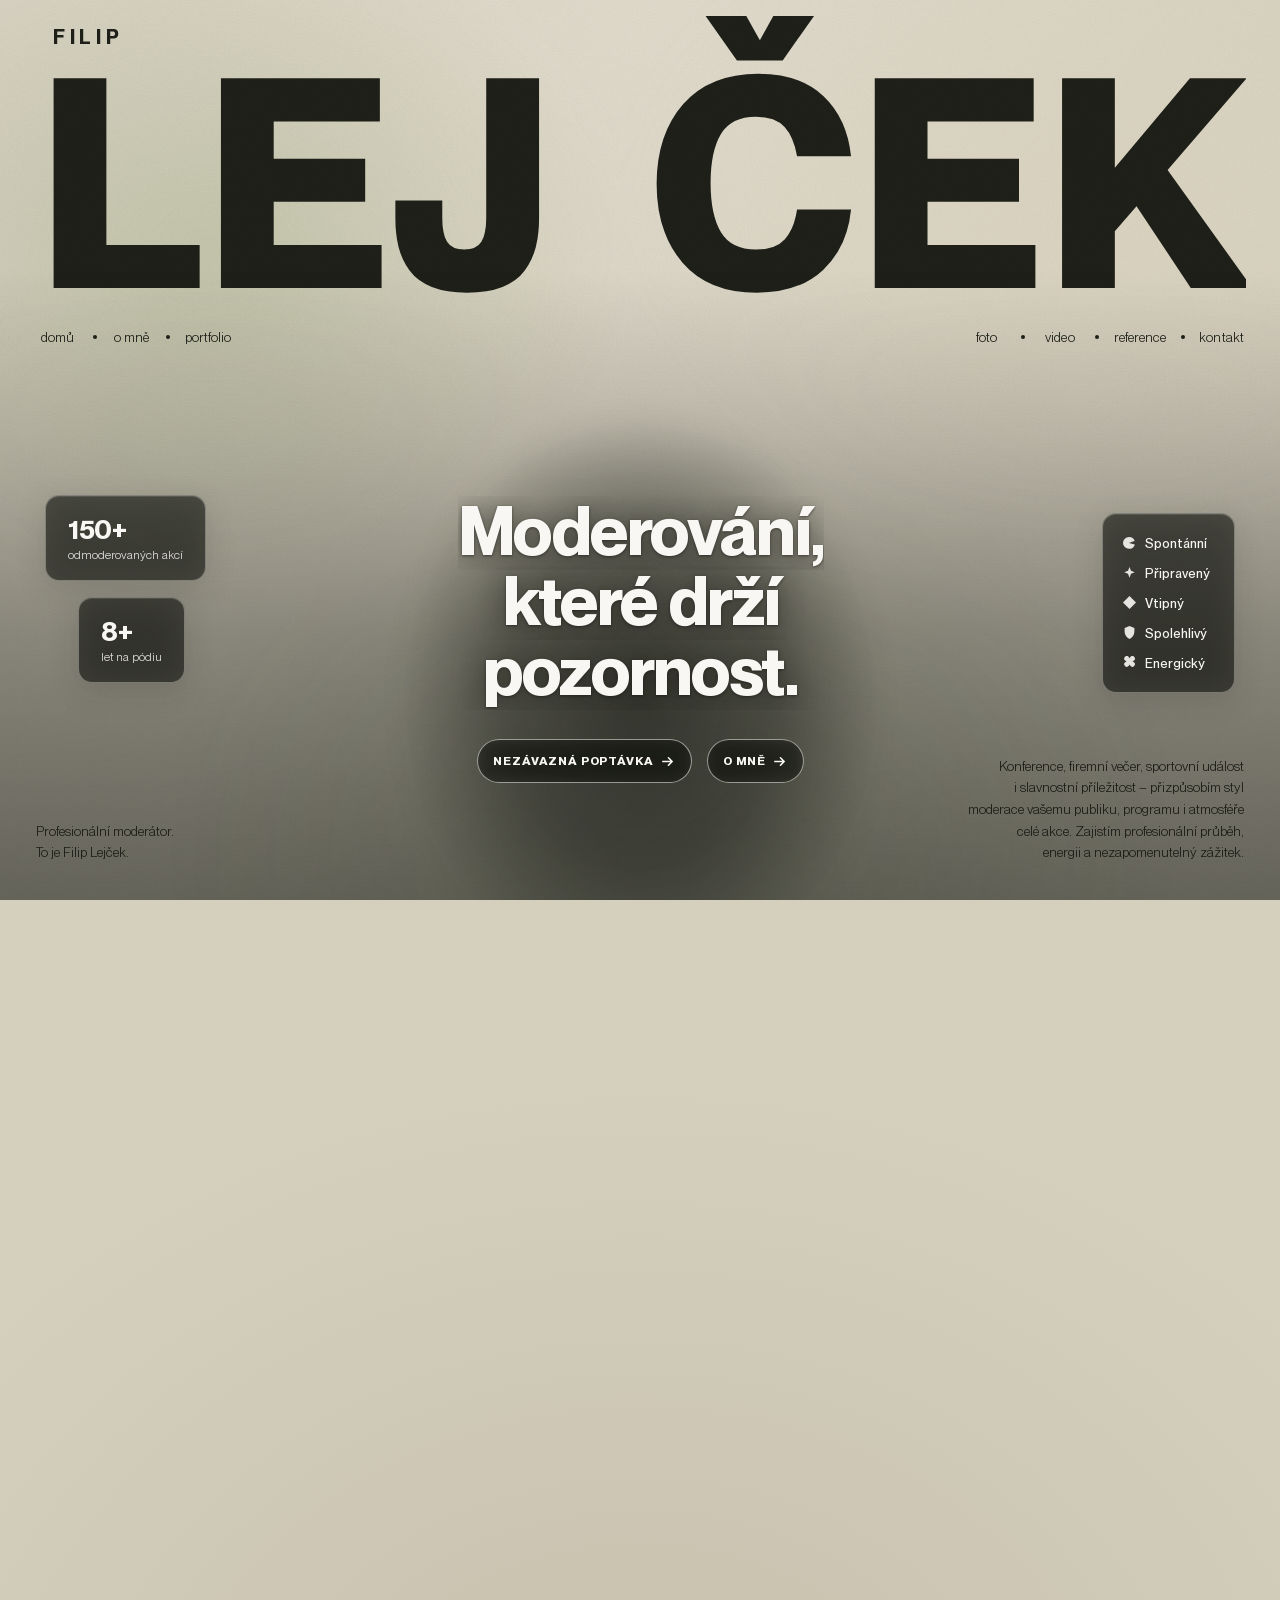
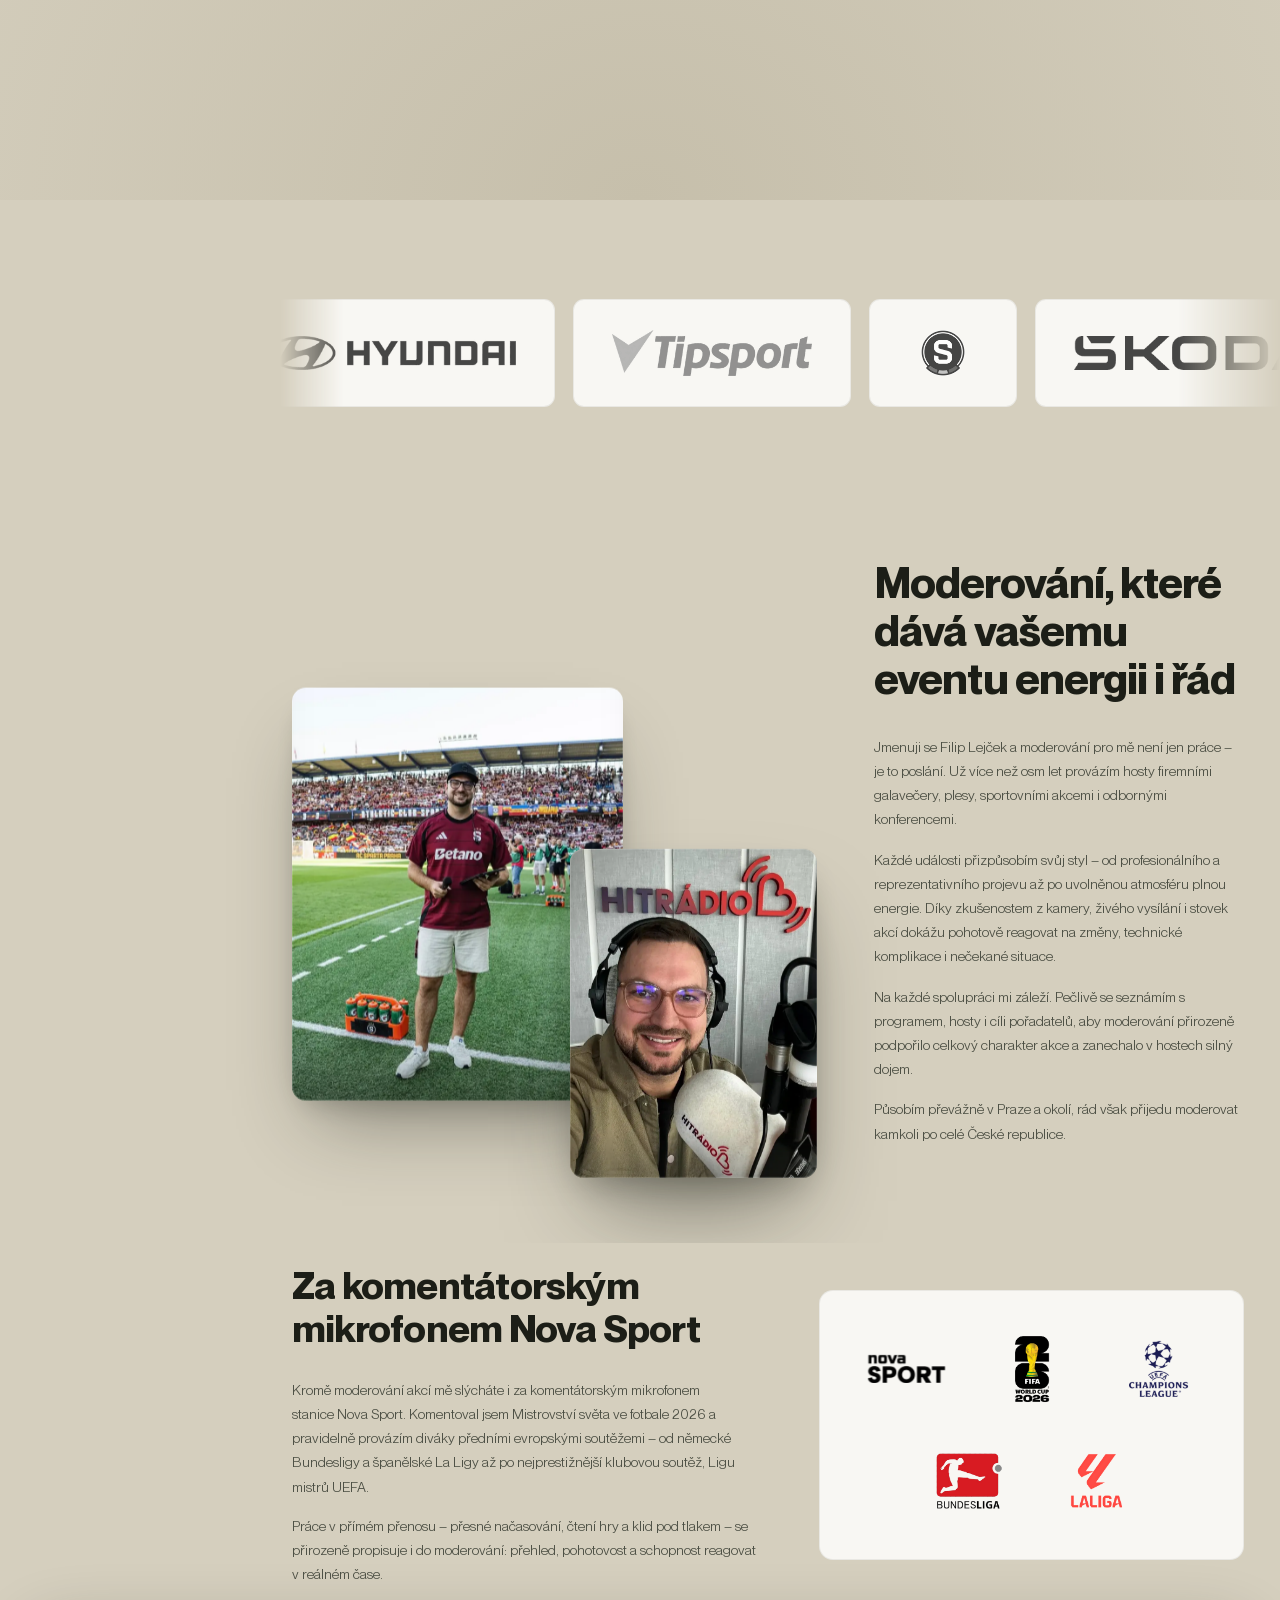
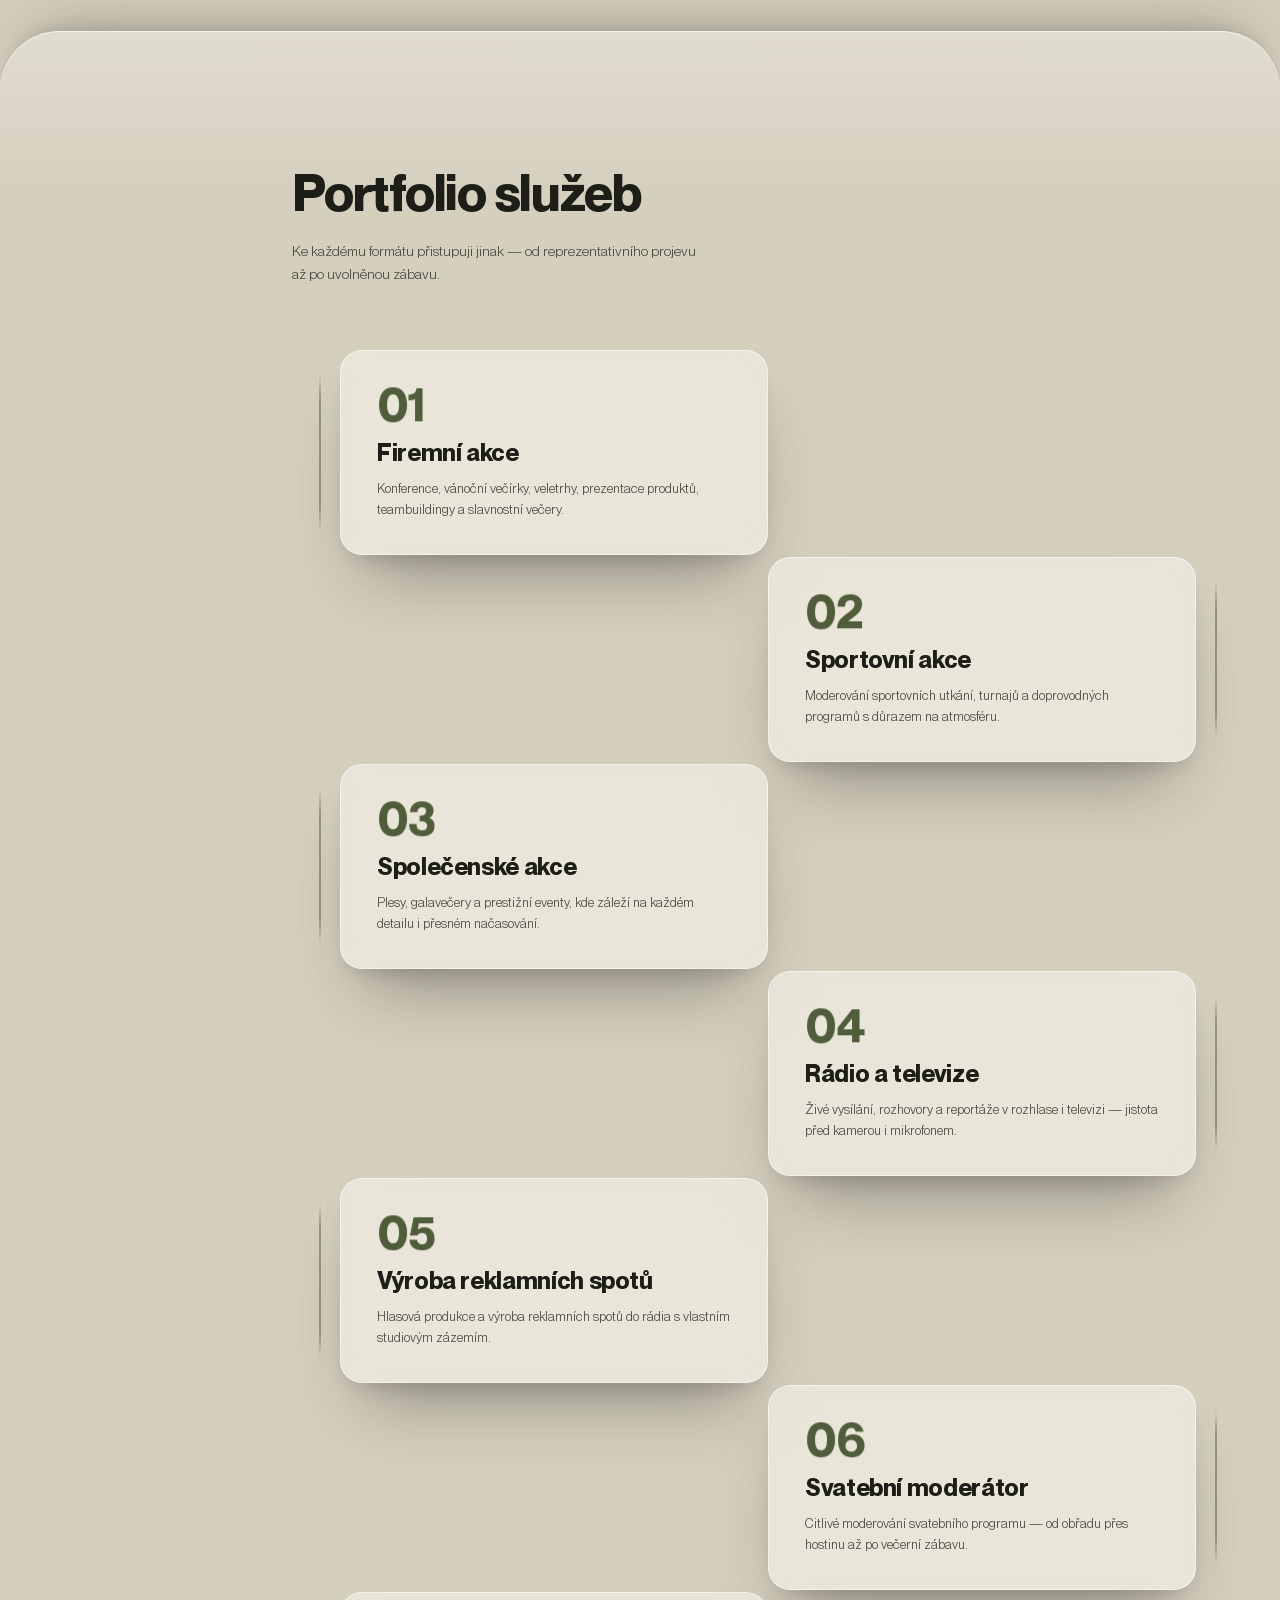
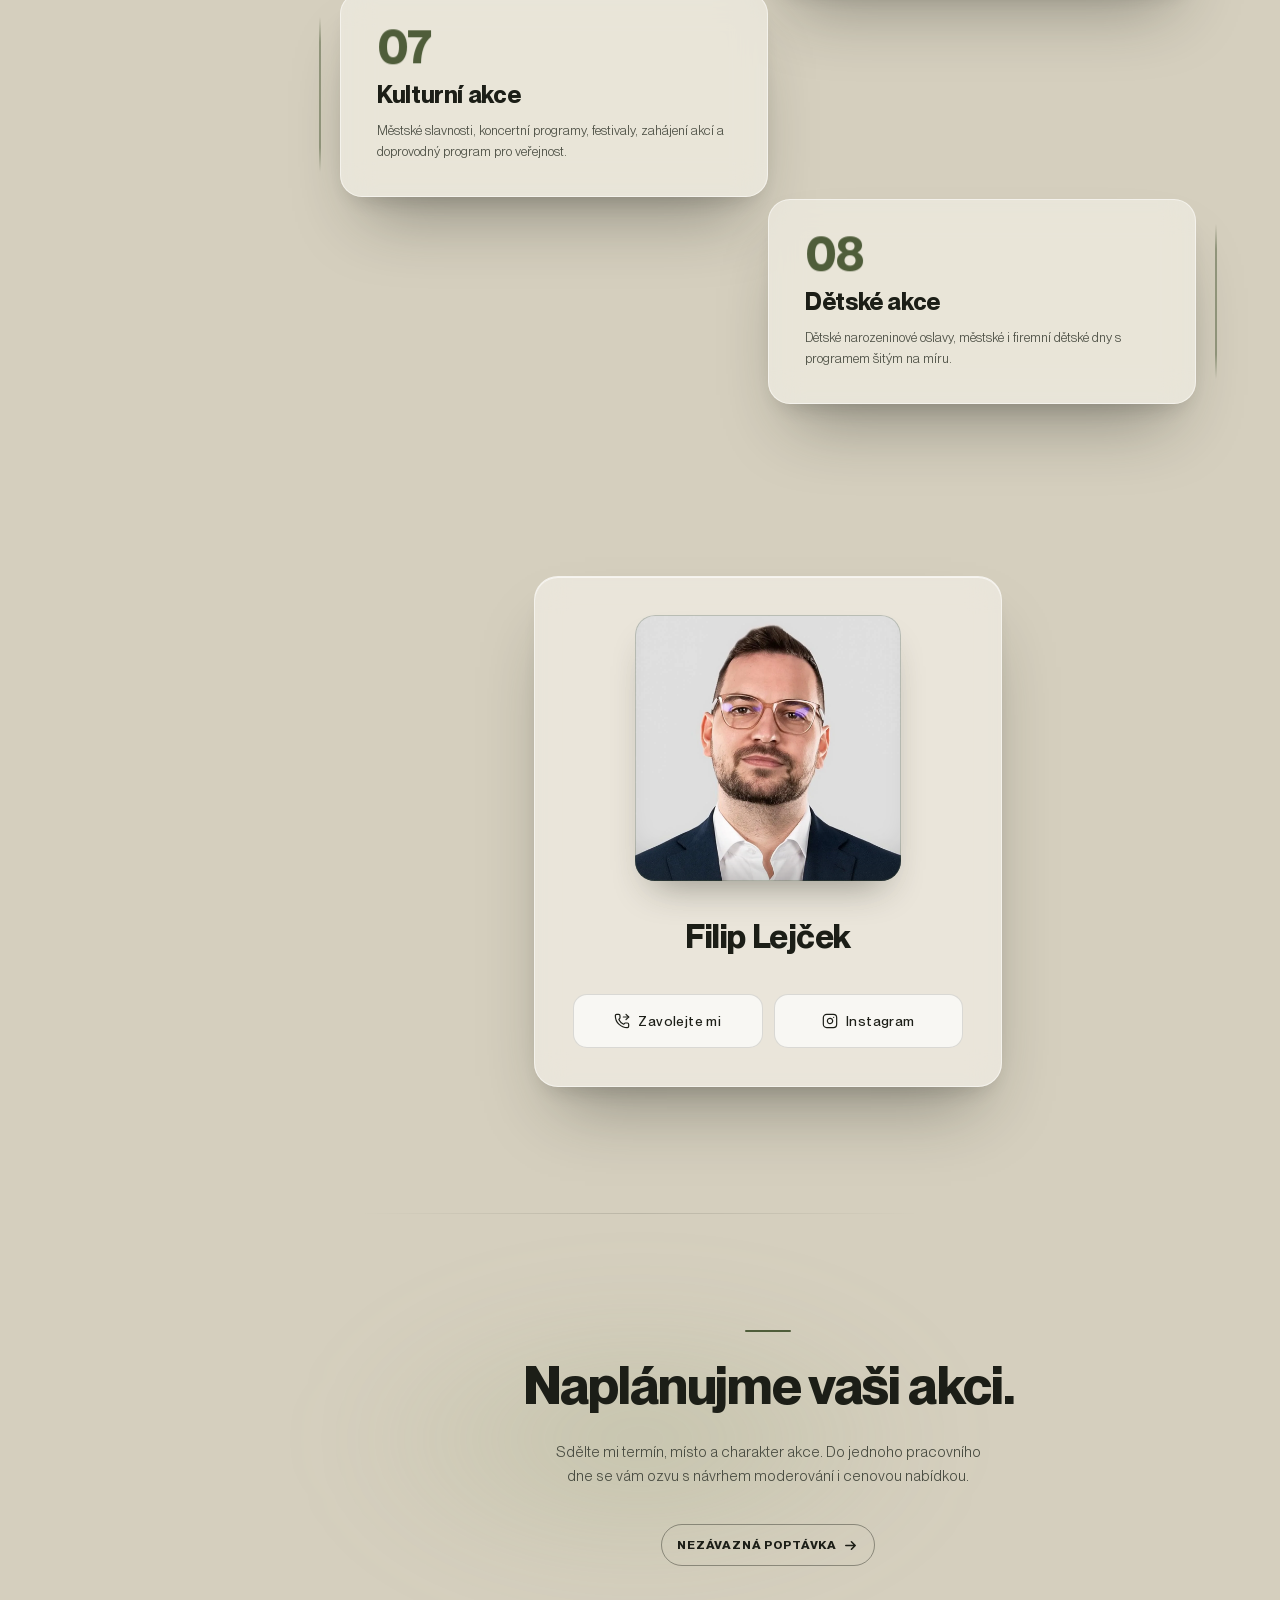
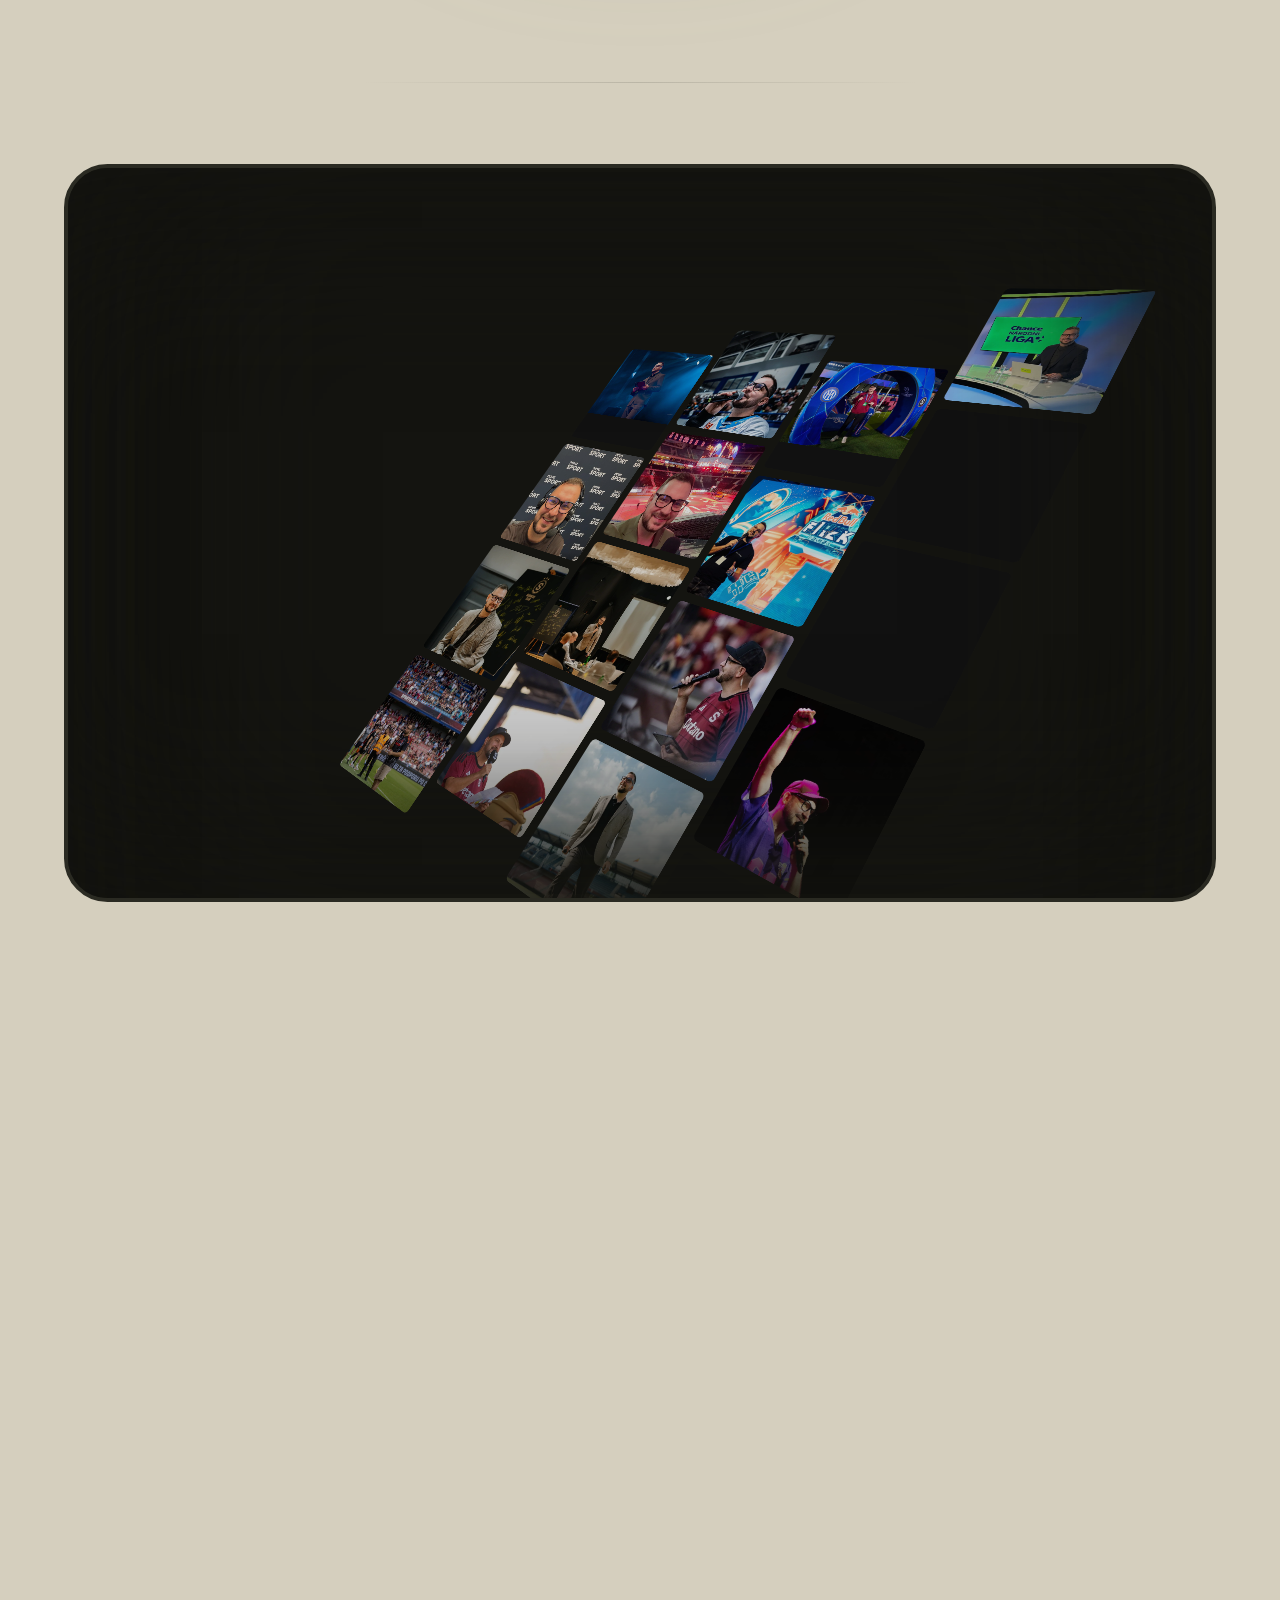
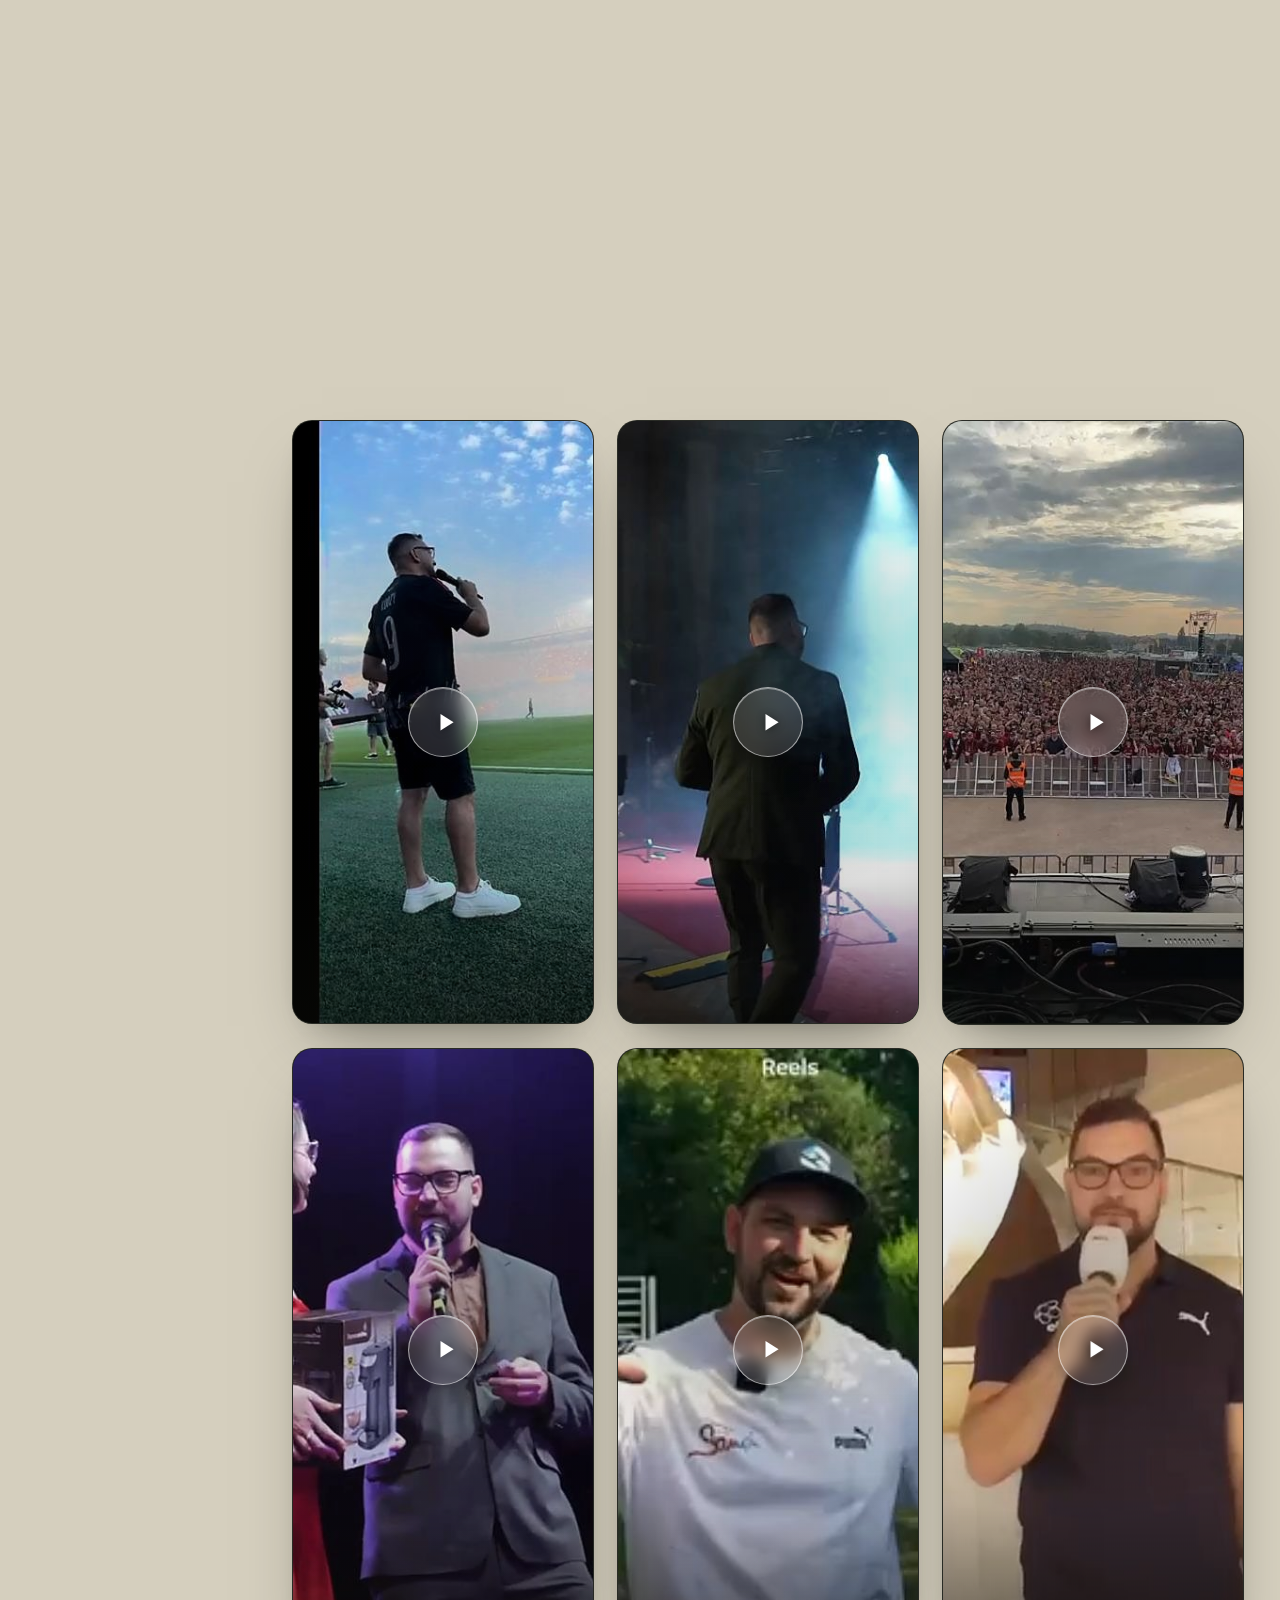
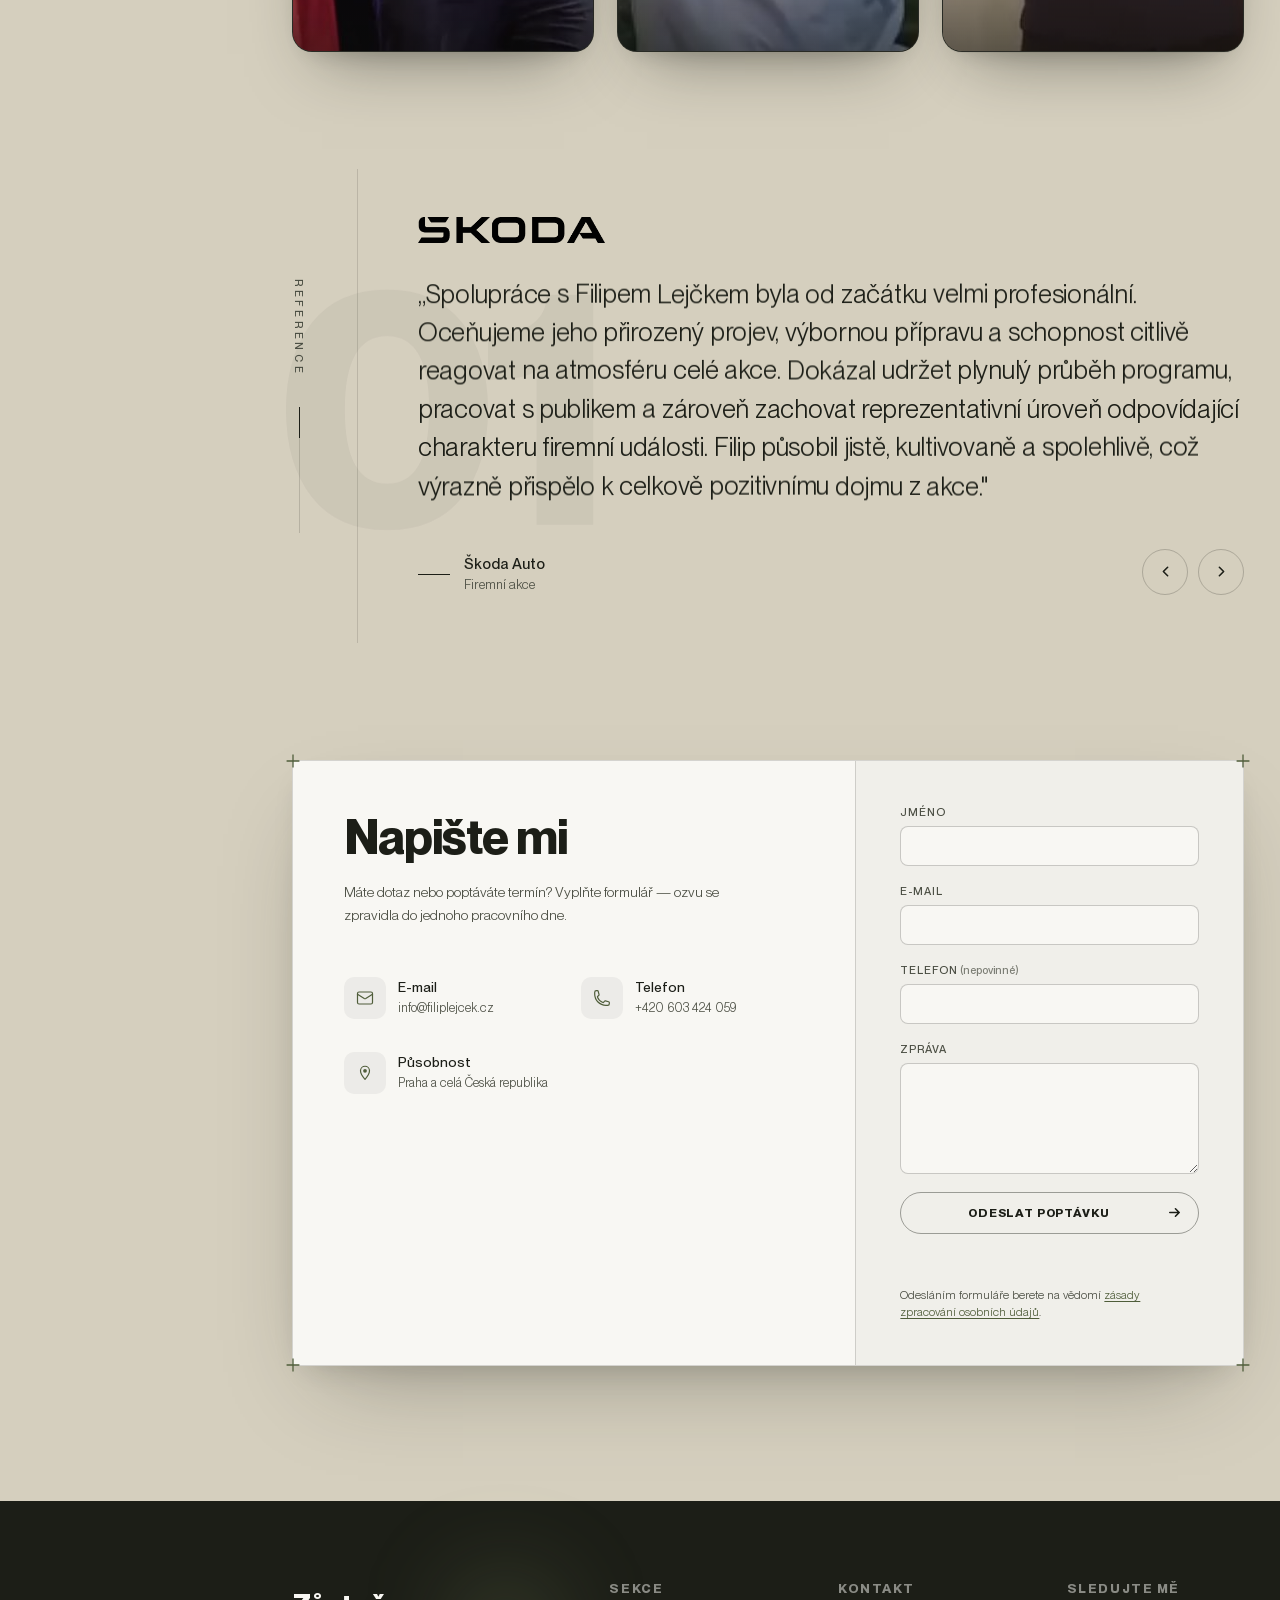
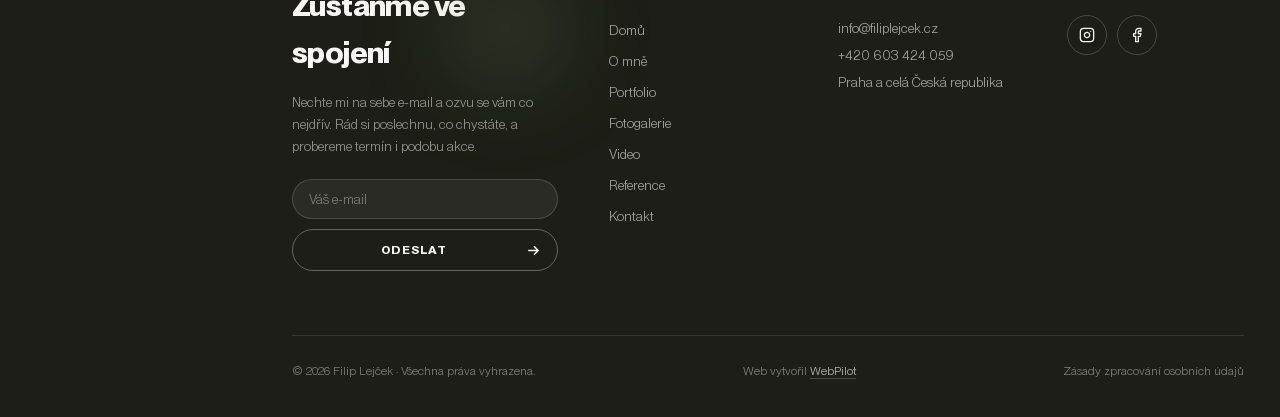
==== commit 22f98839: "Přidat favicon a sekci o komentátorské práci na Nova Sport - favicon.svg (nový <link rel="icon">) - " ====
--- a/index.html
+++ b/index.html
@@ -10,6 +10,7 @@
 <meta name="robots" content="index, follow">
 <meta name="theme-color" content="#D5CFBE">
 <link rel="canonical" href="https://filiplejcek.cz/">
+<link rel="icon" href="favicon.svg" type="image/svg+xml">
 
 <meta property="og:type" content="website">
 <meta property="og:site_name" content="Filip Lejček">
@@ -28,7 +29,7 @@
 <link rel="preload" as="font" type="font/woff2" href="fonts/pp-neue-montreal-bold.woff2" crossorigin>
 <link rel="preload" as="font" type="font/woff2" href="fonts/pp-neue-montreal-book.woff2" crossorigin>
 <link rel="preload" as="font" type="font/woff2" href="fonts/pp-neue-montreal-medium.woff2" crossorigin>
-<link rel="stylesheet" href="css/style.css?v=153">
+<link rel="stylesheet" href="css/style.css?v=161">
 
 <script type="application/ld+json">
 {
@@ -366,9 +367,31 @@
   </div>
 </section>
 
+<!-- ══════════════════════ MÉDIA — SPORTOVNÍ KOMENTÁTOR ══════════════════════ -->
+<section class="media" id="media" aria-labelledby="media-title">
+  <div class="media__inner">
+
+    <div class="media__body">
+      <h2 class="media__title" id="media-title"><span class="media__title-i">Za komentátorským mikrofonem Nova Sport</span></h2>
+      <div class="media__text">
+        <p>Kromě moderování akcí mě slýcháte i za komentátorským mikrofonem stanice&nbsp;Nova&nbsp;Sport. Komentoval jsem Mistrovství světa ve fotbale 2026 a pravidelně provázím diváky předními evropskými soutěžemi – od německé Bundesligy a španělské La&nbsp;Ligy až po nejprestižnější klubovou soutěž, Ligu mistrů UEFA.</p>
+        <p>Práce v přímém přenosu – přesné načasování, čtení hry a klid pod tlakem – se přirozeně propisuje i do moderování: přehled, pohotovost a schopnost reagovat v reálném čase.</p>
+      </div>
+    </div>
+
+    <div class="media__logos" role="img" aria-label="Nova Sport, Mistrovství světa ve fotbale 2026, Liga mistrů UEFA, Bundesliga, La Liga">
+      <span class="media__logo"><img src="img/logos/nova-sport.png" width="360" height="131" alt="" loading="lazy" decoding="async"></span>
+      <span class="media__logo"><img src="img/logos/ms-2026.png" width="109" height="210" alt="" loading="lazy" decoding="async"></span>
+      <span class="media__logo"><img src="img/logos/liga-mistru.png" width="200" height="190" alt="" loading="lazy" decoding="async"></span>
+      <span class="media__logo"><img src="img/logos/bundesliga.png" width="226" height="190" alt="" loading="lazy" decoding="async"></span>
+      <span class="media__logo"><img src="img/logos/laliga.png" width="338" height="190" alt="" loading="lazy" decoding="async"></span>
+    </div>
+
+  </div>
+</section>
+
 <!-- ══════════════════════ PORTFOLIO SLUŽEB ══════════════════════ -->
 <section class="services" id="portfolio">
-  <span class="services__seam" aria-hidden="true"></span>
   <div class="services__inner">
 
     <header class="services__intro">
@@ -960,6 +983,6 @@
 
 <script src="js/vendor/gsap.min.js?v=3.13.0" defer></script>
 <script src="js/vendor/ScrollTrigger.min.js?v=3.13.0" defer></script>
-<script src="js/main.js?v=67" defer></script>
+<script src="js/main.js?v=72" defer></script>
 </body>
 </html>
--- a/css/style.css
+++ b/css/style.css
@@ -841,6 +841,110 @@
 .js .about__text p{ opacity:0; }
 
 /* ══════════════════════════════════════════════════════════════
+   5.10b  MÉDIA — sportovní komentátor Nova Sport
+   Editoriální blok hned za „O mně": vlevo nadpis + krátký text
+   (1. osoba, jako zbytek O mně), vpravo cream panel s logy
+   (Nova Sport + MS 2026 + Liga mistrů + Bundesliga + La Liga).
+   Pozadí bezešvé s .about/.brands; spodní padding velký, protože
+   .services „vyjede" zaoblenou hranou přes konec bloku.
+   JS: buildMedia() v main.js.
+   ══════════════════════════════════════════════════════════════ */
+.media{
+  position:relative;
+  z-index:6;
+  /* Blok drží blízko sekce „O mně" — malý horní padding + zápor. margin
+     ukusuje z prázdného spodního odsazení .about (nekříží obsah). */
+  margin-top:clamp(-84px,-10vh,-40px);
+  padding:clamp(12px,2.4vh,36px) 0 clamp(120px,16vh,180px);
+  background:var(--bg);
+}
+.media__inner{
+  max-width:1180px;
+  margin:0 auto;
+  padding:0 var(--pad);
+  display:grid;
+  grid-template-columns:minmax(0,1.05fr) minmax(0,0.95fr);
+  gap:clamp(28px,4.5vw,60px);
+  align-items:center;
+}
+
+.media__title{
+  overflow:hidden;                 /* maska pro reveal */
+  font-family:var(--f-display);
+  font-size:clamp(1.5rem,3vw,2.5rem);
+  font-weight:700;
+  line-height:1.12;
+  letter-spacing:-.02em;
+  color:var(--ink);
+  text-wrap:balance;
+  max-width:18ch;
+}
+.media__title-i{ display:block; will-change:transform; }
+
+.media__text{
+  margin-top:clamp(18px,2.4vw,28px);
+  display:grid;
+  gap:clamp(10px,1.2vw,15px);
+  max-width:52ch;
+}
+.media__text p{
+  font-size:clamp(14px,1.05vw,15.5px);
+  line-height:1.72;
+  color:var(--ink-soft);
+}
+
+.media__logos{
+  display:grid;
+  grid-template-columns:repeat(6,1fr);   /* 6 = 3× dvojité pole → 3+2 s vycentrovaným spodním řádkem */
+  gap:clamp(14px,1.8vw,22px);
+  align-items:center;
+  padding:clamp(20px,2.6vw,34px);
+  background:var(--cream);
+  border:1px solid rgba(28,30,23,.07);
+  border-radius:var(--r-lg);
+}
+.media__logo{
+  display:flex; align-items:center; justify-content:center;
+  grid-column:span 2;
+  width:100%;
+  min-height:clamp(66px,8vw,90px);
+  will-change:transform;                 /* magnetický posun (JS: mediaMagnetic) */
+  transition:opacity .4s var(--e-soft);
+}
+.media__logo:nth-child(4){ grid-column:2 / span 2; }   /* spodní řádek 2 loga vprostřed */
+.media__logo:nth-child(5){ grid-column:4 / span 2; }
+.media__logo img{
+  width:auto; height:auto;
+  max-width:100%;
+  max-height:clamp(40px,4.8vw,56px);   /* výchozí: „badge"/stacked znaky soutěží */
+  object-fit:contain;
+  transition:transform .55s var(--e-out), filter .4s var(--e-soft);
+}
+/* Prémiová interakce — jen desktop s myší:
+   ostatní loga při najetí ustoupí (opacity), aktivní se zvedne a lehce
+   „prosvětlí" (drop-shadow). Magnetický posun celého .media__logo řeší JS. */
+@media (hover:hover) and (pointer:fine){
+  .media__logos:hover .media__logo{ opacity:.4; }
+  .media__logos:hover .media__logo:hover{ opacity:1; }
+  .media__logo:hover img{
+    transform:translateY(-3px) scale(1.05);
+    filter:drop-shadow(0 8px 18px rgba(28,30,23,.16));
+  }
+}
+@media (prefers-reduced-motion:reduce){
+  .media__logo:hover img{ transform:none; }
+}
+/* Nova Sport je široký wordmark — nižší strop, ať nepřebíjí ostatní šířkou. */
+.media__logo img[src*="nova-sport"]{ max-height:clamp(20px,2.4vw,28px); }
+/* MS 2026 je vysoký portrét (poměr ~1:1.9) — potřebuje víc výšky. */
+.media__logo img[src*="ms-2026"]{ max-height:clamp(48px,5.6vw,66px); }
+
+/* ── Reveal — počáteční stavy (JS je rozanimuje) ───────────────── */
+.js .media__title-i{ transform:translate3d(0,110%,0); }
+.js .media__text p{ opacity:0; }
+.js .media__logo{ opacity:0; }
+
+/* ══════════════════════════════════════════════════════════════
    5.11 LEVÁ LIŠTA (rail)
    Vzor podle heynesh.com: fixní svislá lišta u levého okraje, stack
    matných „skleněných" panelů na béžové (identita + claim, čísla,
@@ -1205,20 +1309,6 @@
   pointer-events:none;
   background:linear-gradient(180deg,
     rgba(255,255,255,.28) 0%, rgba(255,255,255,0) 100%);
-}
-/* Olivový „steh" překlenující šev mezi sekcemi. */
-.services__seam{
-  position:absolute;
-  left:50%; top:0;
-  width:2px; height:clamp(38px,7vh,74px);
-  transform:translate(-50%,-52%) scaleY(var(--seam,1));
-  transform-origin:center;
-  border-radius:2px;
-  background:linear-gradient(to bottom,
-    transparent 0%, var(--olive) 42%, var(--olive) 58%, transparent 100%);
-  opacity:.6;
-  pointer-events:none;
-  z-index:2;
 }
 .services__inner{
   position:relative;
@@ -2866,8 +2956,9 @@
      (clamp 190–240) + její odsazení (clamp 14–22) + pohodlná mezera. */
   :root{ --rail-space:clamp(292px,21vw,322px); }
 
-  /* O mně + Portfolio + portrét + video + výzva + reference — obsah začíná za lištou */
+  /* O mně + Média + Portfolio + portrét + video + výzva + reference — obsah začíná za lištou */
   .about__inner,
+  .media__inner,
   .services__inner,
   .portrait__inner,
   .videos__inner,
@@ -3176,11 +3267,23 @@
   .about__body{ transform:none; }   /* jednosloupcově bez posunu */
   .about__title{ font-size:clamp(1.55rem,6vw,2.3rem); max-width:none; }
   .about__text{ max-width:60ch; }
+
+  /* Média: jednosloupcově — text nad panelem log */
+  .media__inner{ grid-template-columns:1fr; gap:clamp(28px,7vw,40px); }
+  .media__title{ font-size:clamp(1.45rem,6vw,2.2rem); max-width:none; }
+  .media__text{ max-width:60ch; }
 }
 @media (max-width:480px){
   .about{ padding:clamp(60px,12vh,96px) 0; }
   .about__media{ gap:10px; }
   .about__fig--b{ margin-top:clamp(20px,8vw,40px); }
+  /* 5 log = 2+2+1, poslední přes celou šířku */
+  .media__logos{ grid-template-columns:repeat(2,1fr); gap:14px; }
+  .media__logo,
+  .media__logo:nth-child(4),
+  .media__logo:nth-child(5){ grid-column:auto; }
+  .media__logo:nth-child(5){ grid-column:1 / -1; }
+  .media__logo{ min-height:52px; }
 }
 
 /* ── Portfolio služeb: jednosloupcově, akcentová čára vlevo ──────── */
@@ -3216,9 +3319,10 @@
 
 /* ══════════════════════════════════════════════════════════════
    6b. MOBILNÍ PRŮCHOD (≤ 600 px)
-   Cíl: kratší scroll (menší svislé mezery, 2sloupcová galerie),
-   plynulejší vykreslení (méně animované/blendované dekorace),
-   menší akcentová typografie. Nesahá na rozvržení hero sekce.
+   Záměrný průchod pro telefon: HIDE (skrýt, co na malé ploše nic
+   nepřidá a jen zdrží vykreslení), SHRINK (zkrátit video + svislé
+   mezery), PERF (odlehčit blur/stíny/3D). Rozvržení hero sekce se
+   nemění (má vlastní přepracování ≤ 980 px).
    ══════════════════════════════════════════════════════════════ */
 @media (max-width:600px){
 
@@ -3226,19 +3330,28 @@
      scrollu mezi každou dvojicí sekcí. */
   .brands  { padding-top:clamp(44px,8vh,66px);  padding-bottom:clamp(44px,8vh,66px); }
   .about   { padding-top:clamp(52px,9vh,78px);  padding-bottom:clamp(52px,9vh,78px); }
+  .media   { padding-bottom:clamp(96px,13vh,120px); }  /* .services se ≤600 zasouvá jen ~‑89px */
   .services{ padding-bottom:clamp(48px,8vh,72px); }
   .portrait{ padding-top:clamp(28px,5vh,44px);  padding-bottom:clamp(48px,8vh,72px); }
   .cta     { padding-top:clamp(52px,9vh,80px);  padding-bottom:clamp(52px,9vh,80px); }
   .videos  { padding-top:clamp(52px,9vh,80px);  padding-bottom:clamp(52px,9vh,80px); }
+  .testi   { padding-top:clamp(52px,9vh,80px);  padding-bottom:clamp(52px,9vh,80px); }
   .contact { padding-top:clamp(52px,9vh,80px);  padding-bottom:clamp(56px,9vh,84px); }
   .footer  { padding-top:clamp(48px,8vh,68px); }
 
-  /* Dekorace, která na malé ploše hlavně zatěžuje vykreslení. */
-  .hero__aurora   { animation:none; }              /* rozmazaný blob nech statický */
+  /* ── HIDE ──────────────────────────────────────────────────
+     Dekorace / ovládání, které na telefonu hlavně zatěžuje
+     vykreslení nebo se špatně ovládá prstem. */
+  .hero__aurora   { display:none; }                /* rozmazaný blob za full-bleed fotkou */
+  .hero__photo    { filter:none; }                 /* 2vrstvý drop-shadow, na cover fotce neviditelný */
   .hero__grain    { display:none; }                /* full-screen overlay vrstva */
+  .cta__glow      { display:none; }                /* blur(46px) radial, čistě dekorace */
   .testi__index   { display:none; }                /* obří vybledlé číslo, teklo z okraje */
   .contact__plus  { display:none; }                /* rohové „+" značky karty */
   .footer__glow   { display:none; }                /* 4× rozmazaný olivový blob */
+  .services__card { transform:none; }              /* zbytek perspektivy — na dotyku se nehýbe */
+  .vplayer__speeds{ display:none; }                /* fiddly rychlosti; zůstává play/pauza + scrub + mute */
+  .vplayer__vol   { display:none; }
 
   /* Portfolio — menší olivové číslo, těsnější karty. */
   .services__num  { font-size:clamp(1.35rem,7vw,1.85rem); }
@@ -3250,12 +3363,45 @@
   .gallery__matrix{ grid-template-columns:repeat(2,1fr); }
   .gallery{ padding-top:clamp(44px,8vh,64px); padding-bottom:clamp(52px,9vh,72px); }
 
-  /* Video — 3 svislé přehrávače pod sebou; menší mezera. */
-  .videos__inner{ gap:clamp(20px,4vw,30px); }
+  /* ── SHRINK: video ────────────────────────────────────────
+     6 přehrávačů 1/2 pod sebou = ~31 % výšky stránky. Zrušit
+     pevný poměr a zastropovat výšku; video zůstává object-fit:cover. */
+  .videos__item { max-width:440px; }
+  .vplayer      { aspect-ratio:auto; height:min(58vh,520px); }
+  .videos__inner{ gap:clamp(18px,4vw,26px); }
+
+  /* ── PERF ─────────────────────────────────────────────────
+     Vypnout backdrop-filter (u průsvitných karet zvýšit krytí
+     pozadí) a zredukovat vícevrstvé stíny na jednu vrstvu. */
+  .services__card,
+  .pcard{
+    -webkit-backdrop-filter:none; backdrop-filter:none;
+    background:rgba(240,237,228,.96);
+  }
+  .vplayer__controls{
+    -webkit-backdrop-filter:none; backdrop-filter:none;
+    background:rgba(13,14,9,.82);
+  }
+  .vplayer__big{
+    -webkit-backdrop-filter:none; backdrop-filter:none;
+    background:rgba(255,255,255,.22);
+  }
+  .about__fig, .about__fig--b,
+  .services, .services__card,
+  .pcard, .contact__card, .vplayer{
+    box-shadow:0 14px 34px -18px rgba(28,30,23,.42);
+  }
 
   /* Patička — 4 sloupce pod sebou; těsnější rozestupy. */
   .footer__grid{ gap:clamp(20px,4vw,28px); }
   .footer__links a{ padding:4px 0; }
+  /* Cíl dotyku: e-mail/telefon v patičce byly ~15 px vysoké řádky. */
+  .footer__addr a{ display:inline-block; padding:3px 0; }
+}
+
+/* Nejužší telefony — akční tlačítka karty pod sebou (2 sloupce se lámaly). */
+@media (max-width:360px){
+  .pcard__actions{ grid-template-columns:1fr; }
 }
 
 /* ══════════════════════════════════════════════════════════════
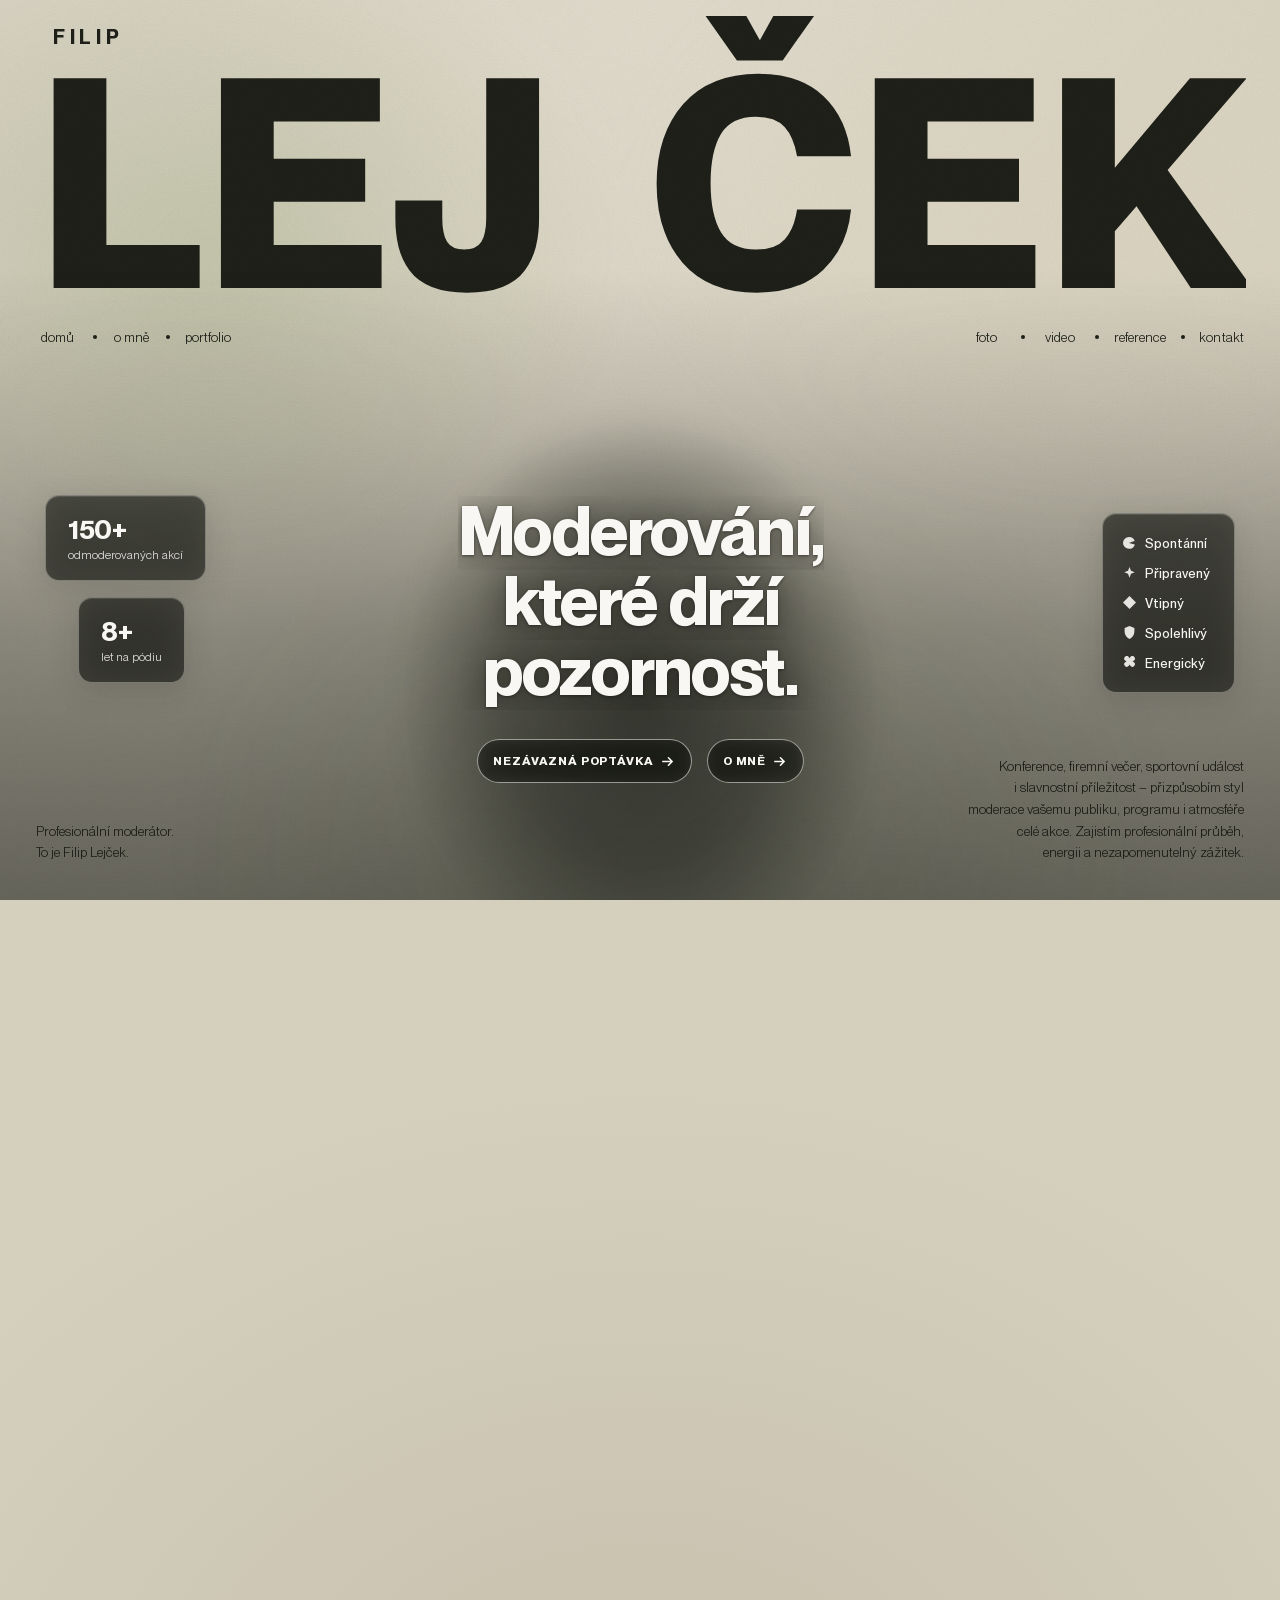
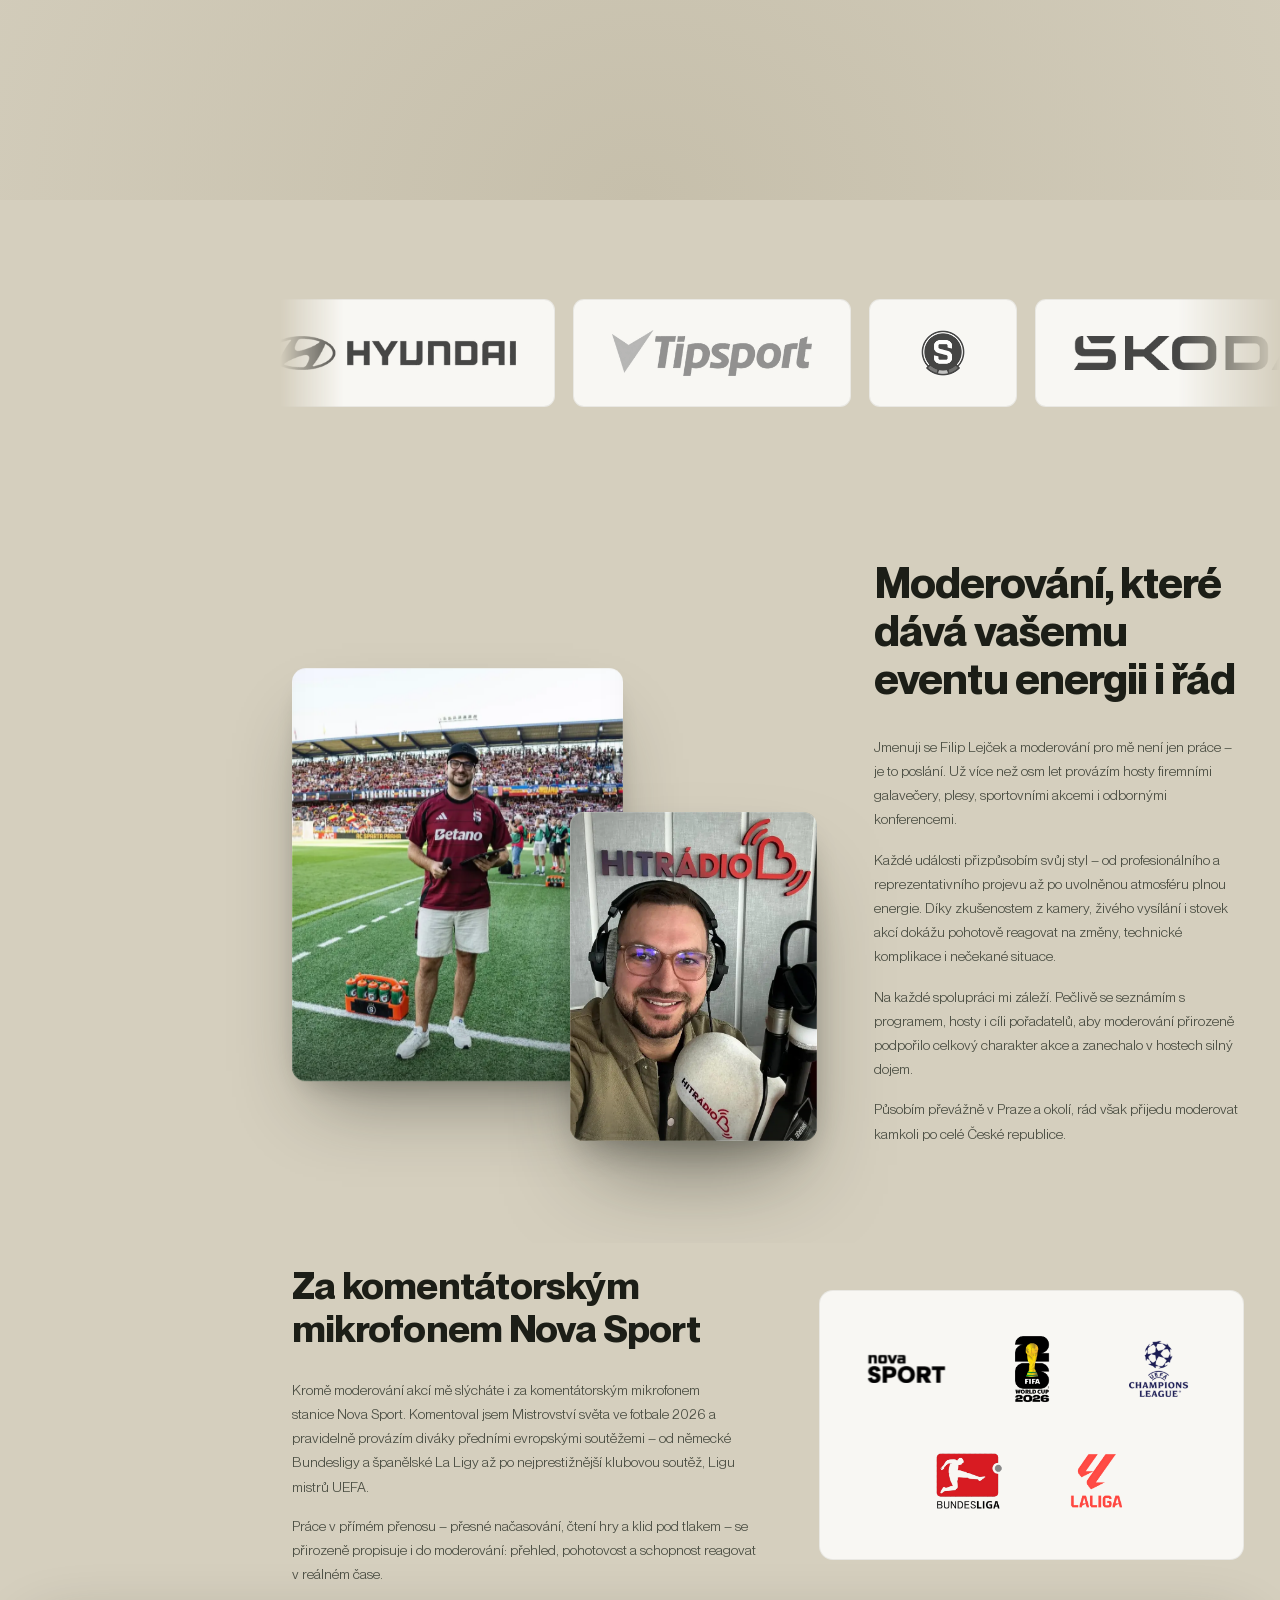
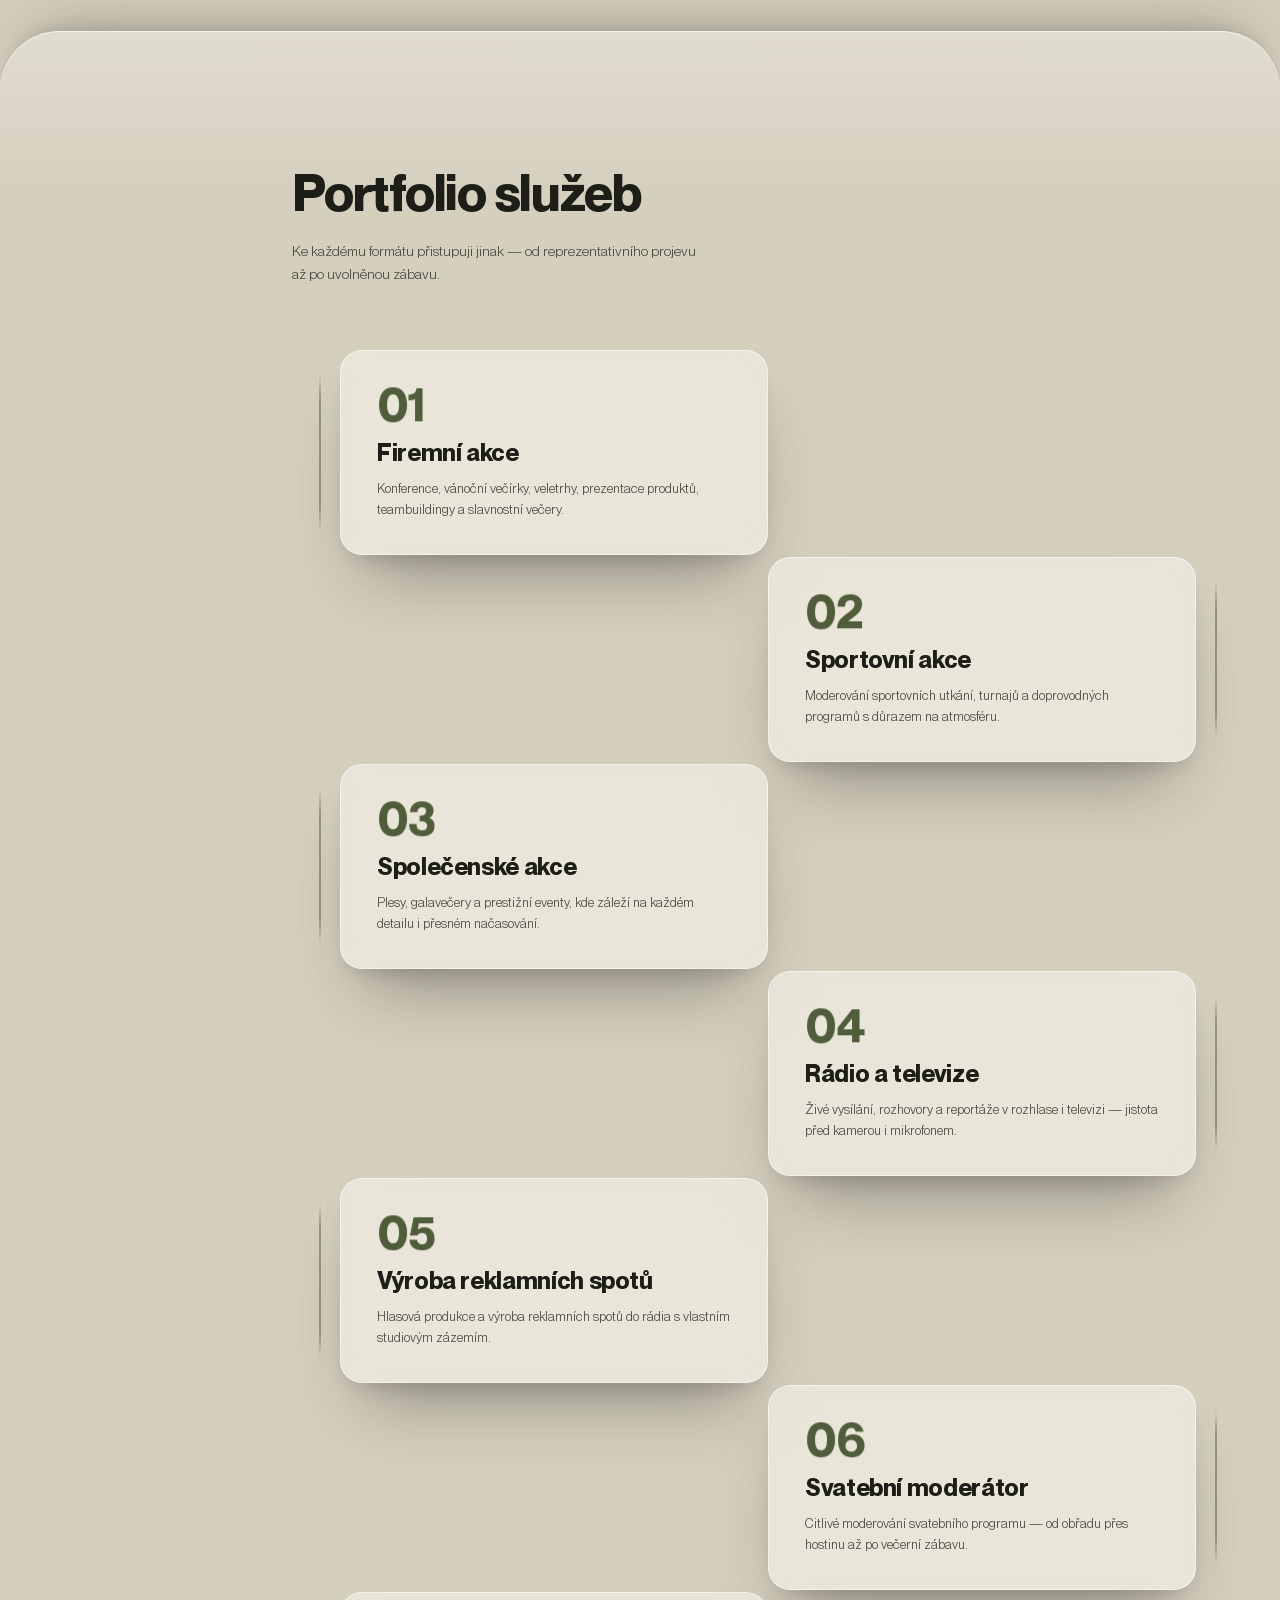
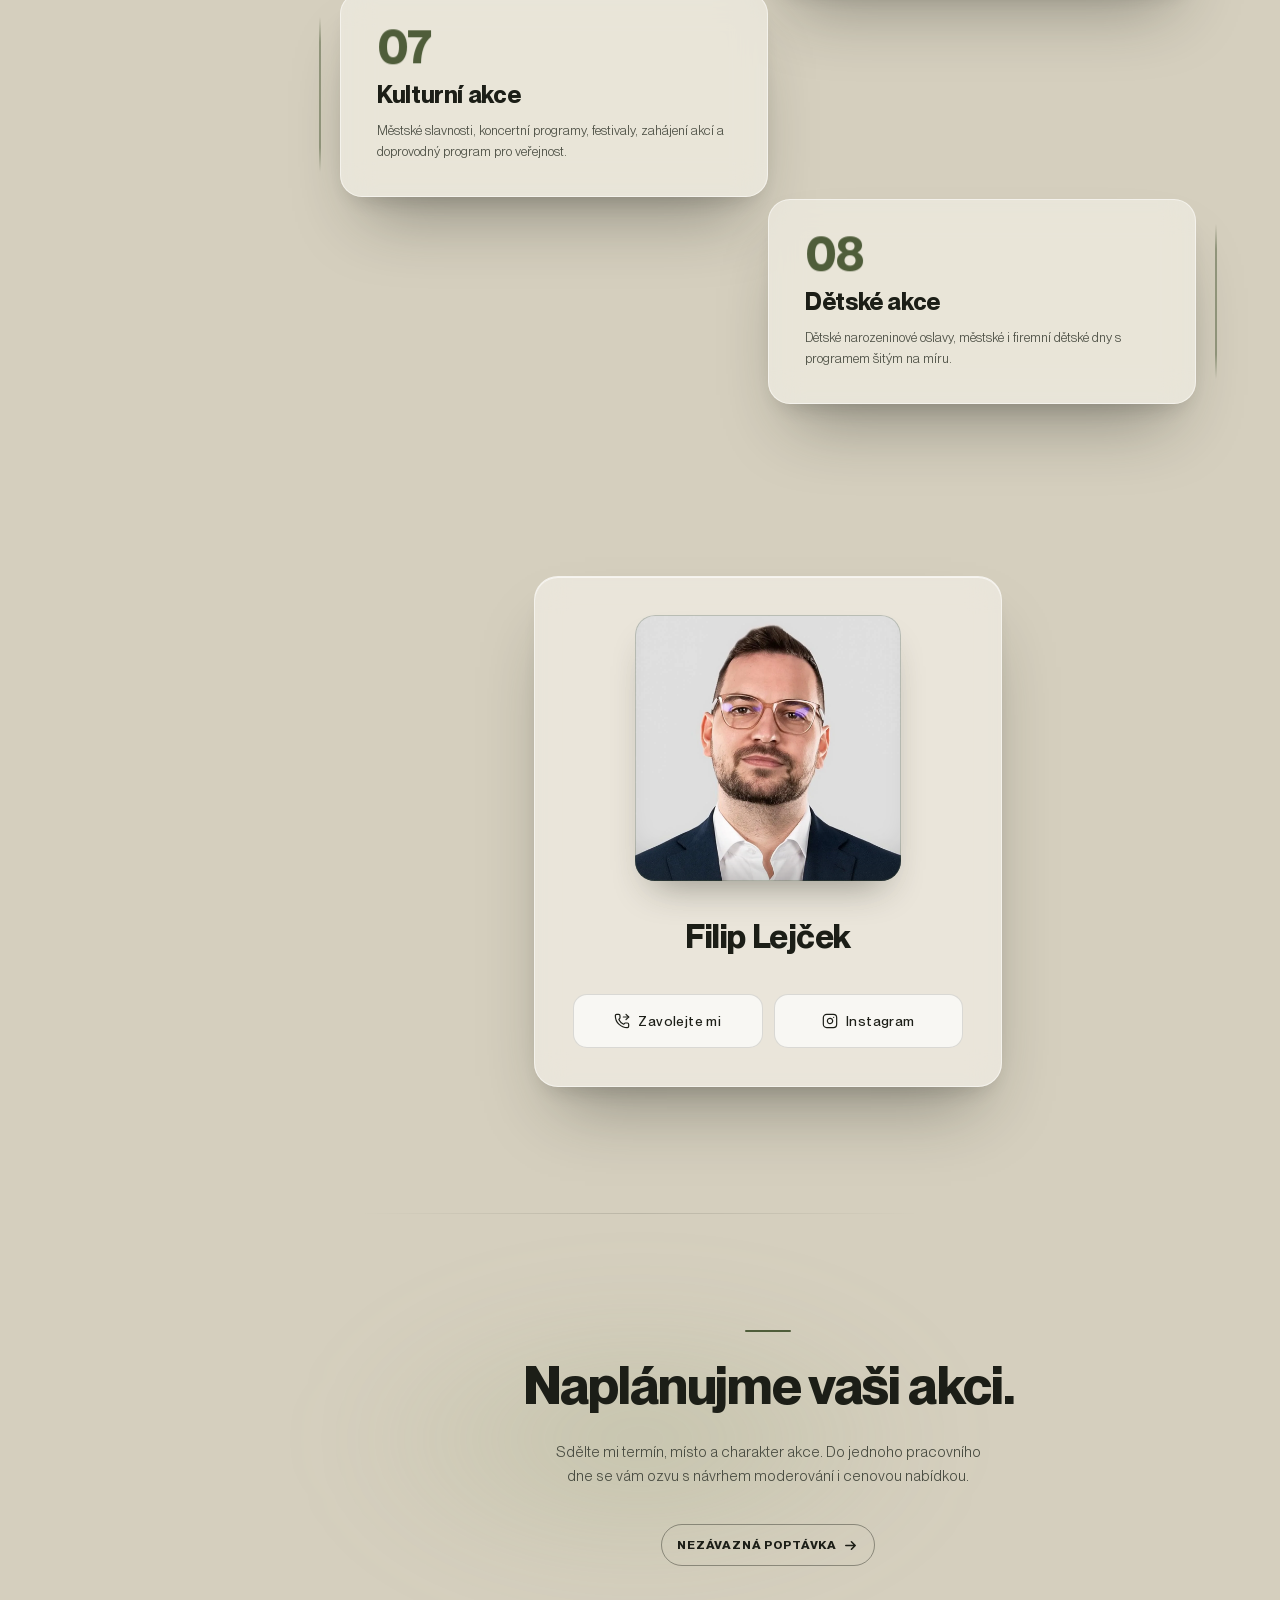
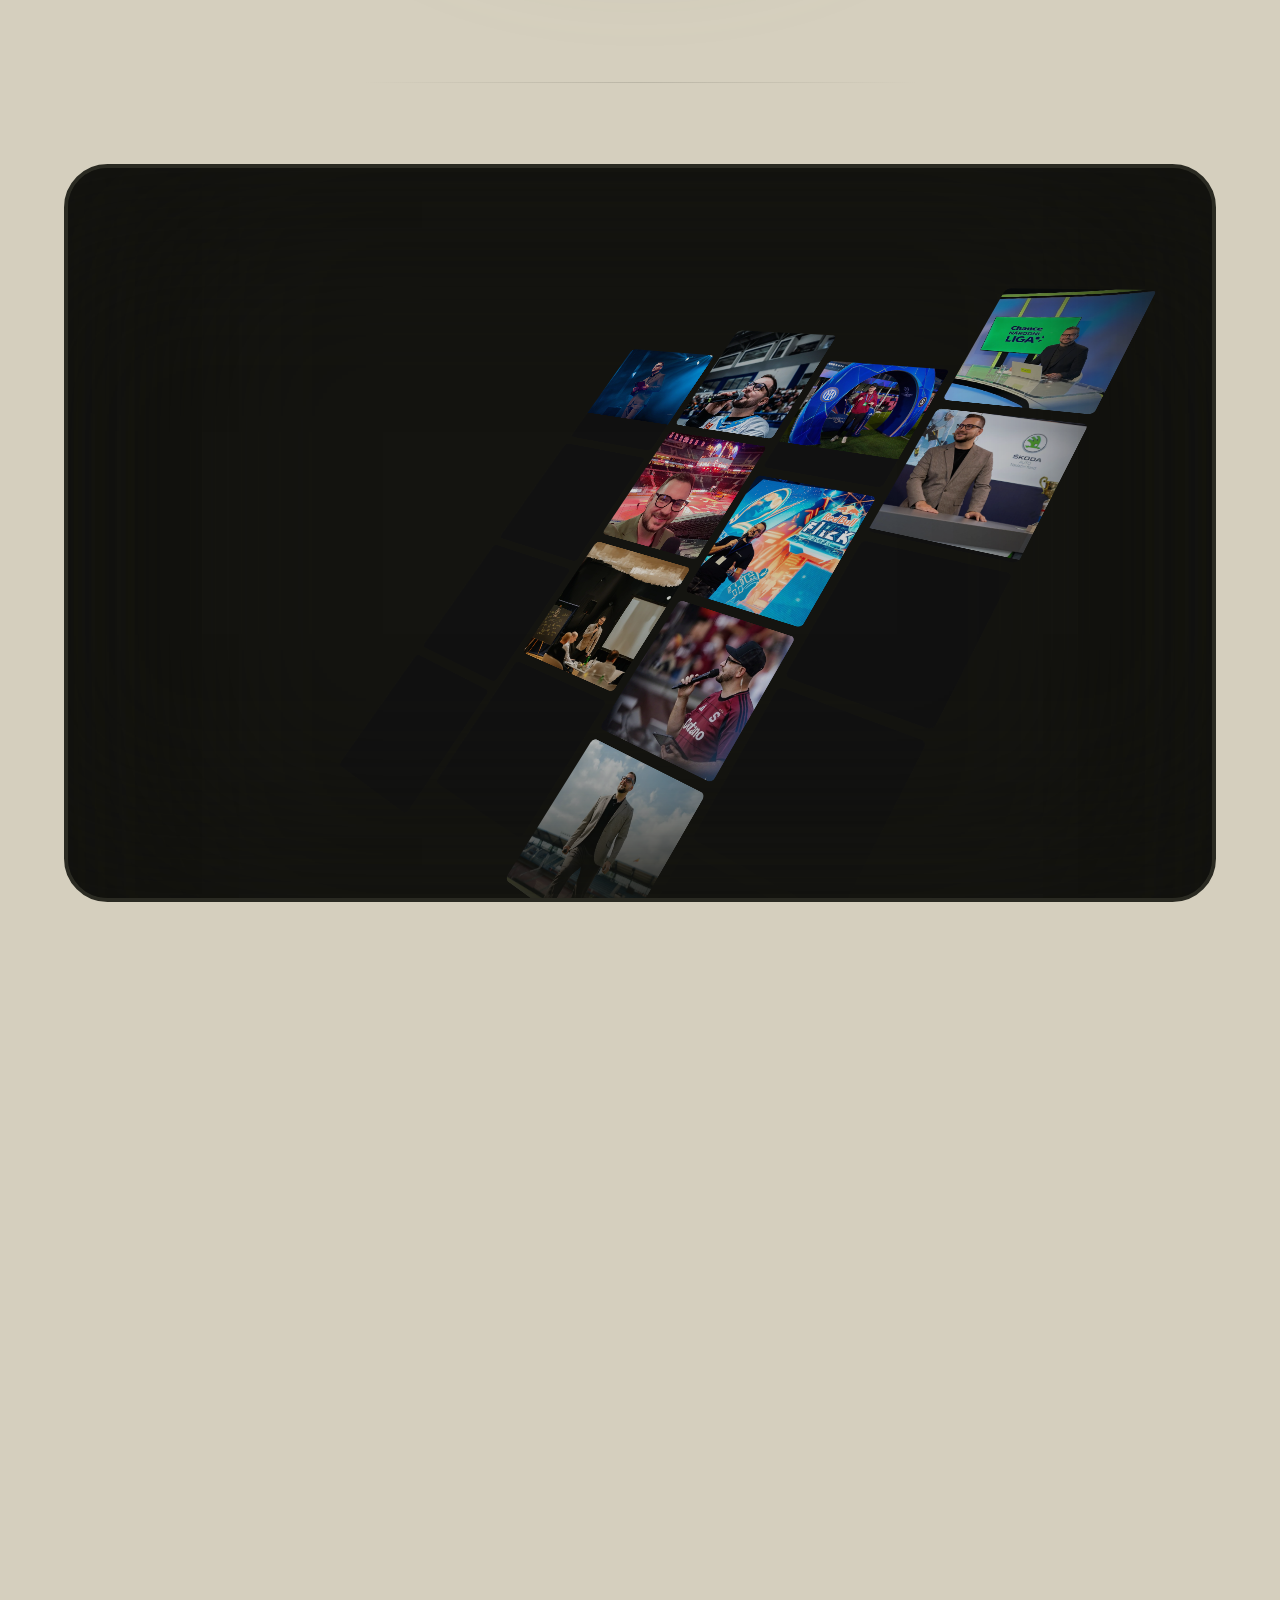
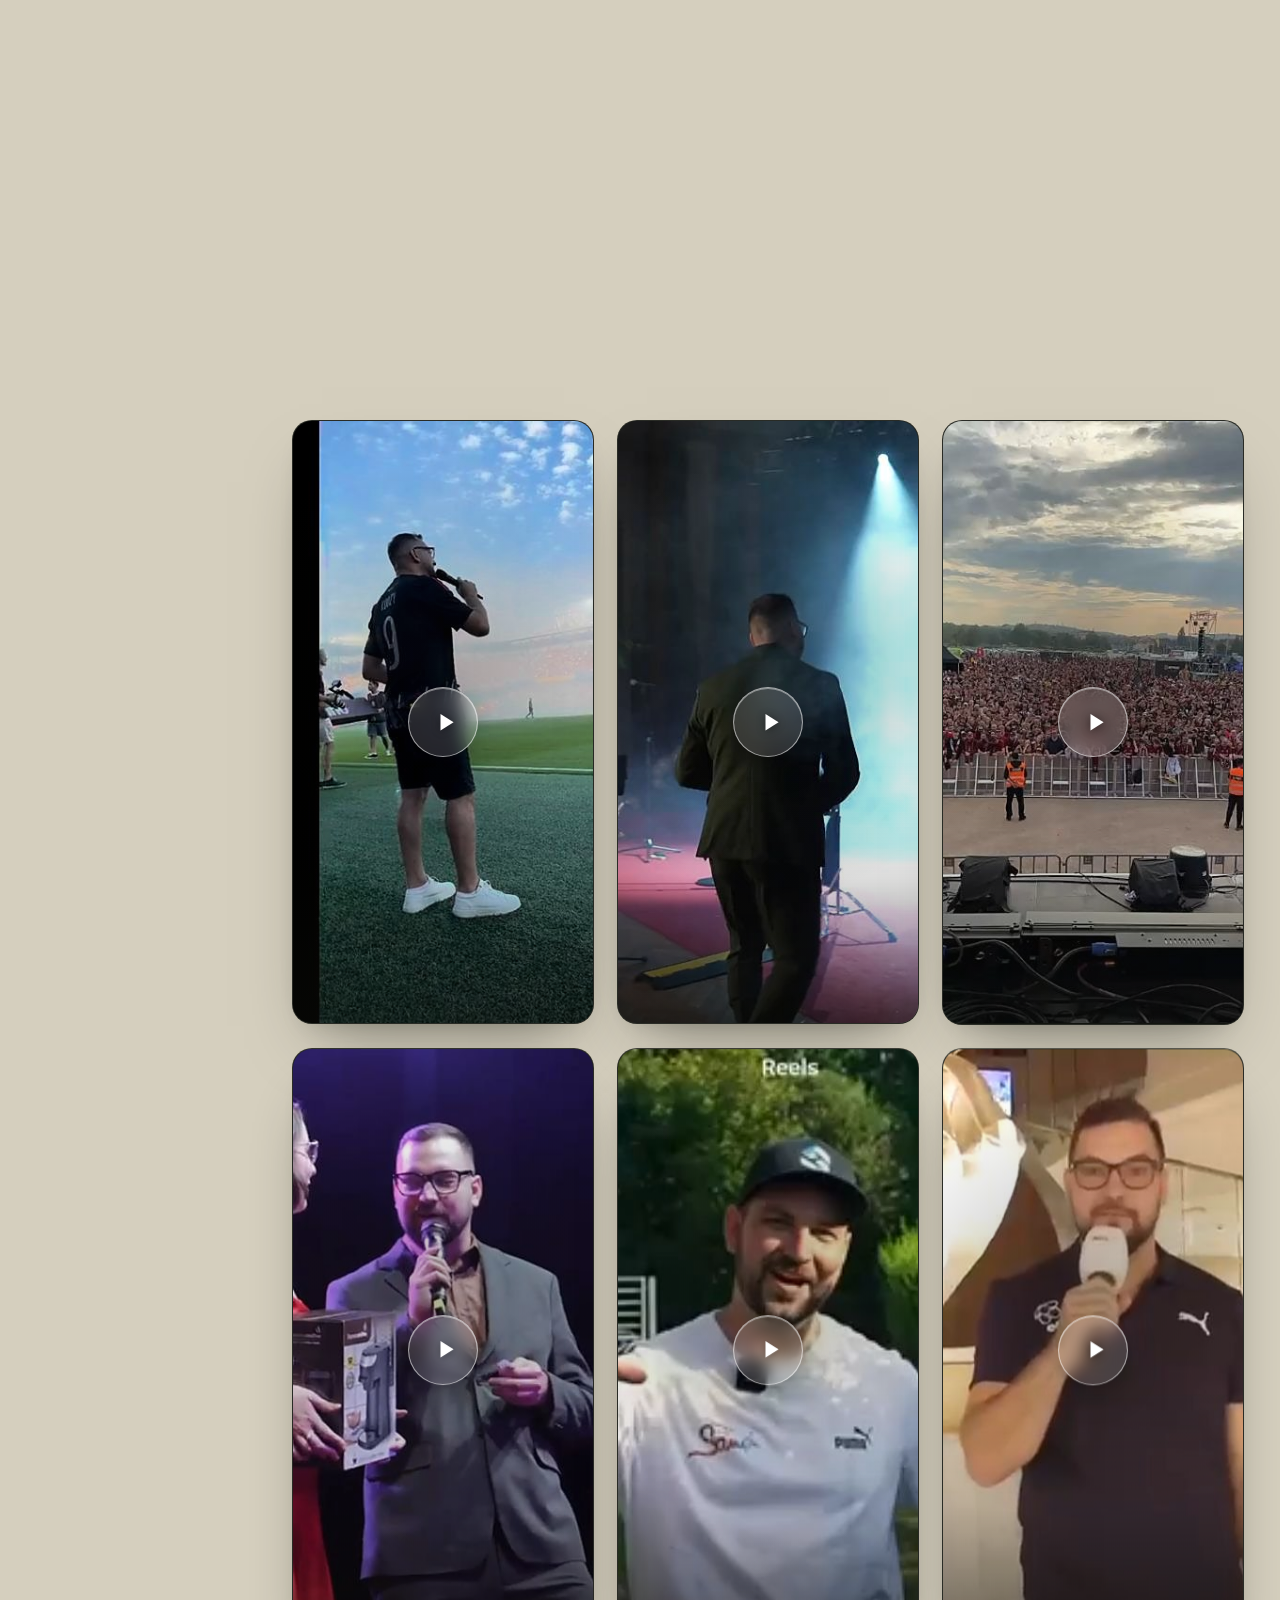
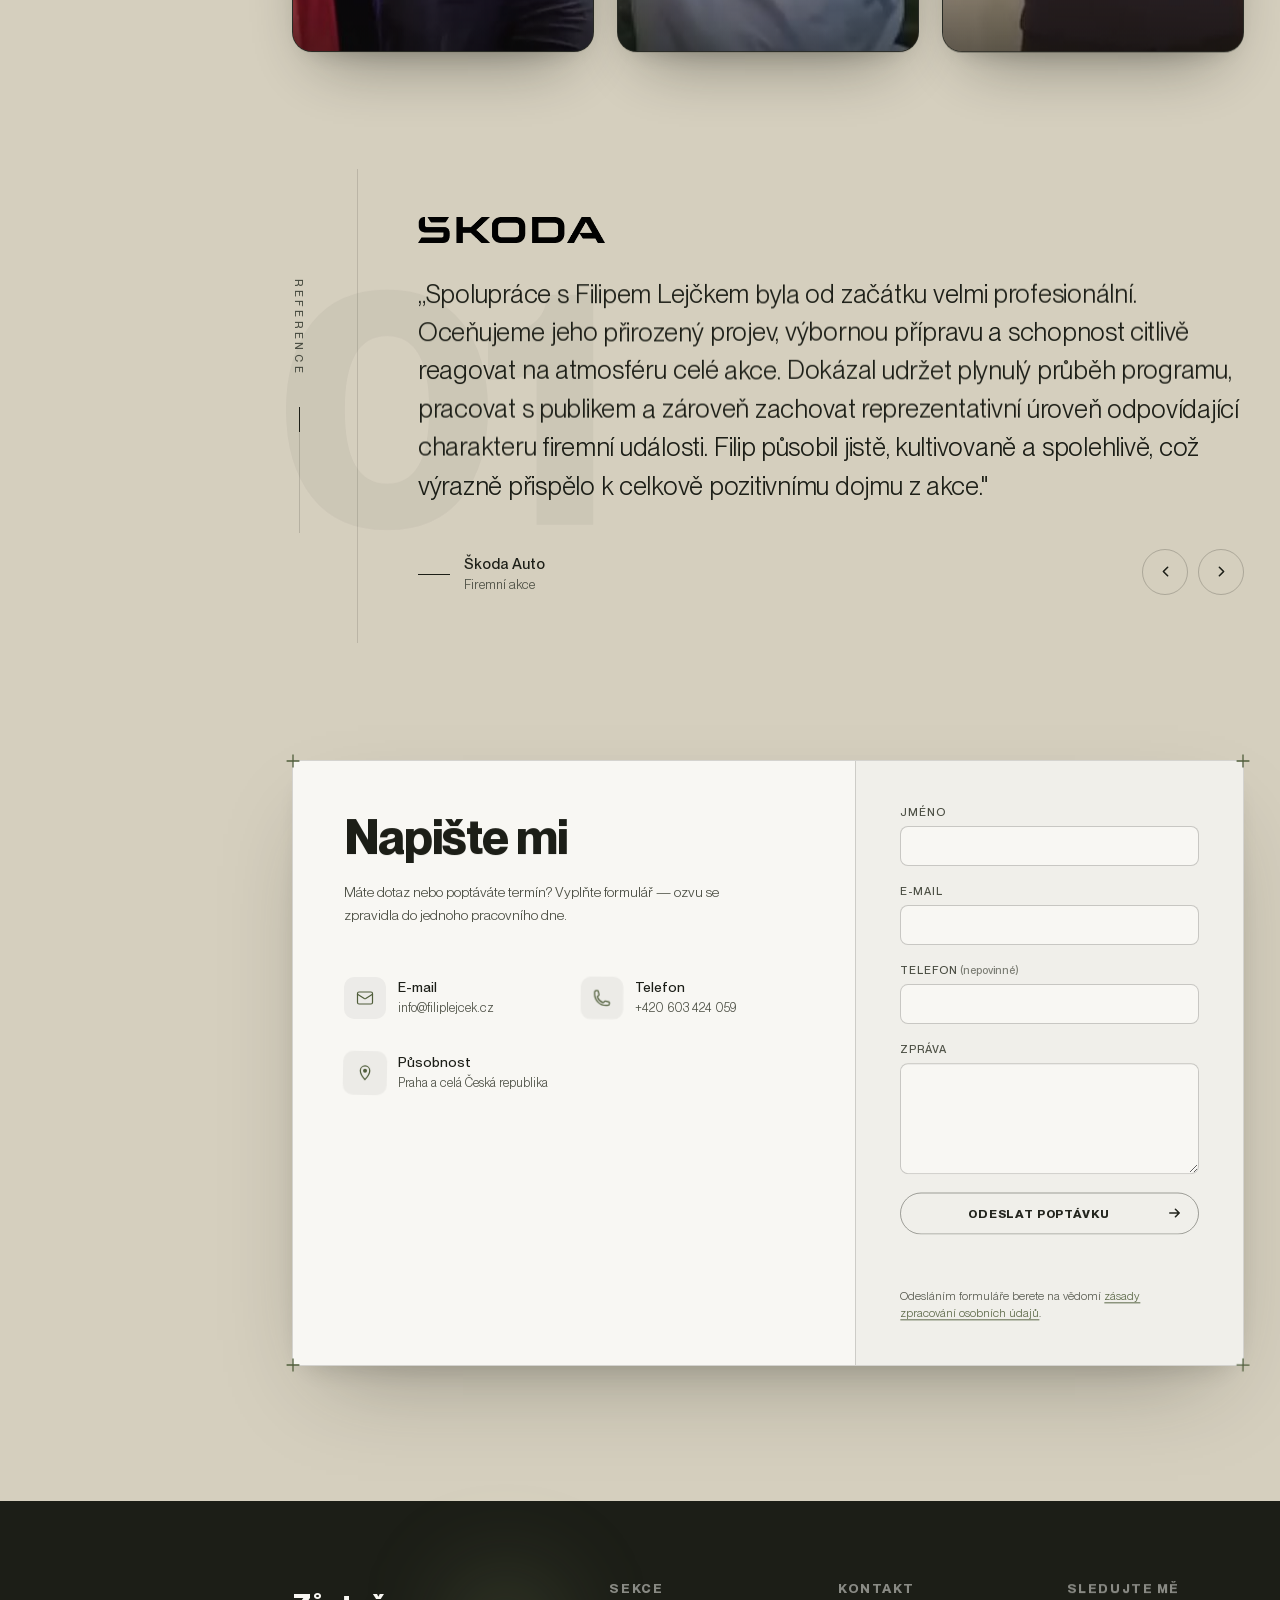
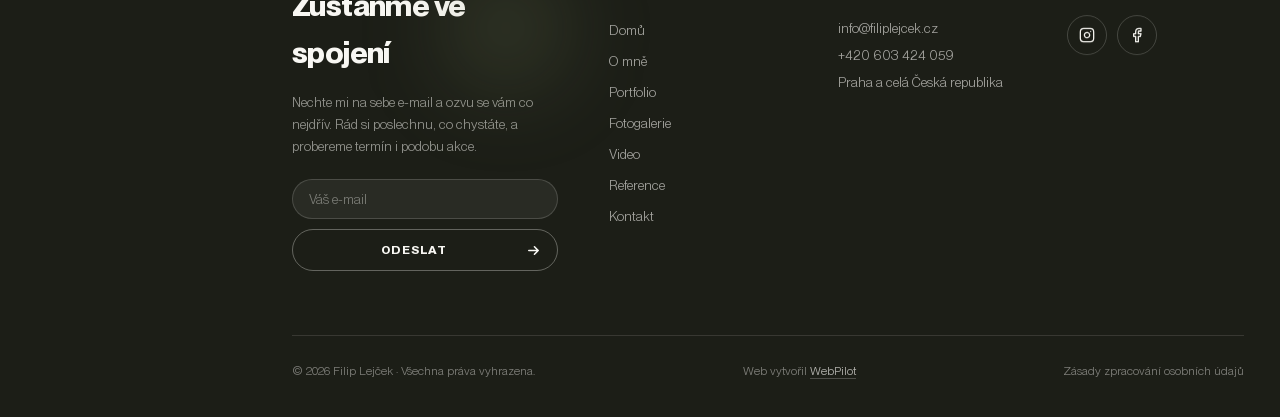
==== commit 1470cb45: "Přidat referenci od Pavla Pštrosse (Good Game) Nová recenze v karuselu Reference — Account Director " ====
--- a/index.html
+++ b/index.html
@@ -800,6 +800,7 @@
     <div data-name="AC Sparta Praha" data-role="Sportovní události" data-logo="img/logos/ac-sparta.png">„Filip Lejček se při moderování projevil jako spolehlivý a pohotový profesionál. Velmi dobře zvládl komunikaci s publikem, dynamiku programu i nenucené propojení sportovní atmosféry s reprezentativním vystupováním. Jeho moderátorský styl je přirozený, energický a zároveň dostatečně kultivovaný, což je pro akce spojené se značkou našeho klubu důležité. Spolupráci hodnotíme velmi pozitivně a oceňujeme zejména jeho připravenost, flexibilitu a jistotu v projevu."</div>
     <div data-name="Jakub Jícha" data-role="Agentura PLAYzone" data-logo="img/logos/playzone.png">„S Filipem spolupracuji na projektech spojených s EA SPORTS FC již více než 5 let a mohu ho jednoznačně doporučit. Jako komentátor je vždy skvěle připravený a zároveň si výborně poradí i s moderováním programu na stagi. Je pohotový, zábavný a dokáže skvěle pracovat s publikem, ať už jde o návštěvníky partnerských stánků, například Hyundai, nebo velkých esportových stagí. Za agenturu PLAYzone ho mohu jen doporučit."</div>
     <div data-name="Lukáš Pulko" data-role="Předseda Mongaguá Ústí nad Labem" data-logo="img/logos/mongagua.png">„Filipovi děkuji za skvělou moderaci finálového turnaje Mongaguá napříč ulicí, který se konal 21. srpna 2026 na Strahově. Díky jeho energii a profesionalitě měl celý turnaj výbornou atmosféru."</div>
+    <div data-name="Pavel Pštross" data-role="Account Director, Good Game">„S Filipem jsem několik let spolupracoval na úspěšném projektu pro Garnier Fructis ‚Tři Šampóni', sportovním podcastu ze světa virtuálního fotbalu. Filip měl v rámci podcastu jednu z nejnáročnějších rolí – řídit a moderovat celý přibližně tři čtvrtě hodiny dlouhý přenos. Musím říct, že byl naprosto špičkový. Vždy působil profesionálně, pohotově a s naprostým přehledem, díky čemuž byla produkce pořadu skutečnou radostí. Filip se nebojí žádné výzvy a dokáže naprosto ukázkově moderovat nejrůznější typy příležitostí. Je to člověk, na kterého je spoleh, a kterého bych bez váhání doporučil pro jakoukoliv moderátorskou nebo prezentační roli."</div>
   </div>
 
   <div class="testi__stage">
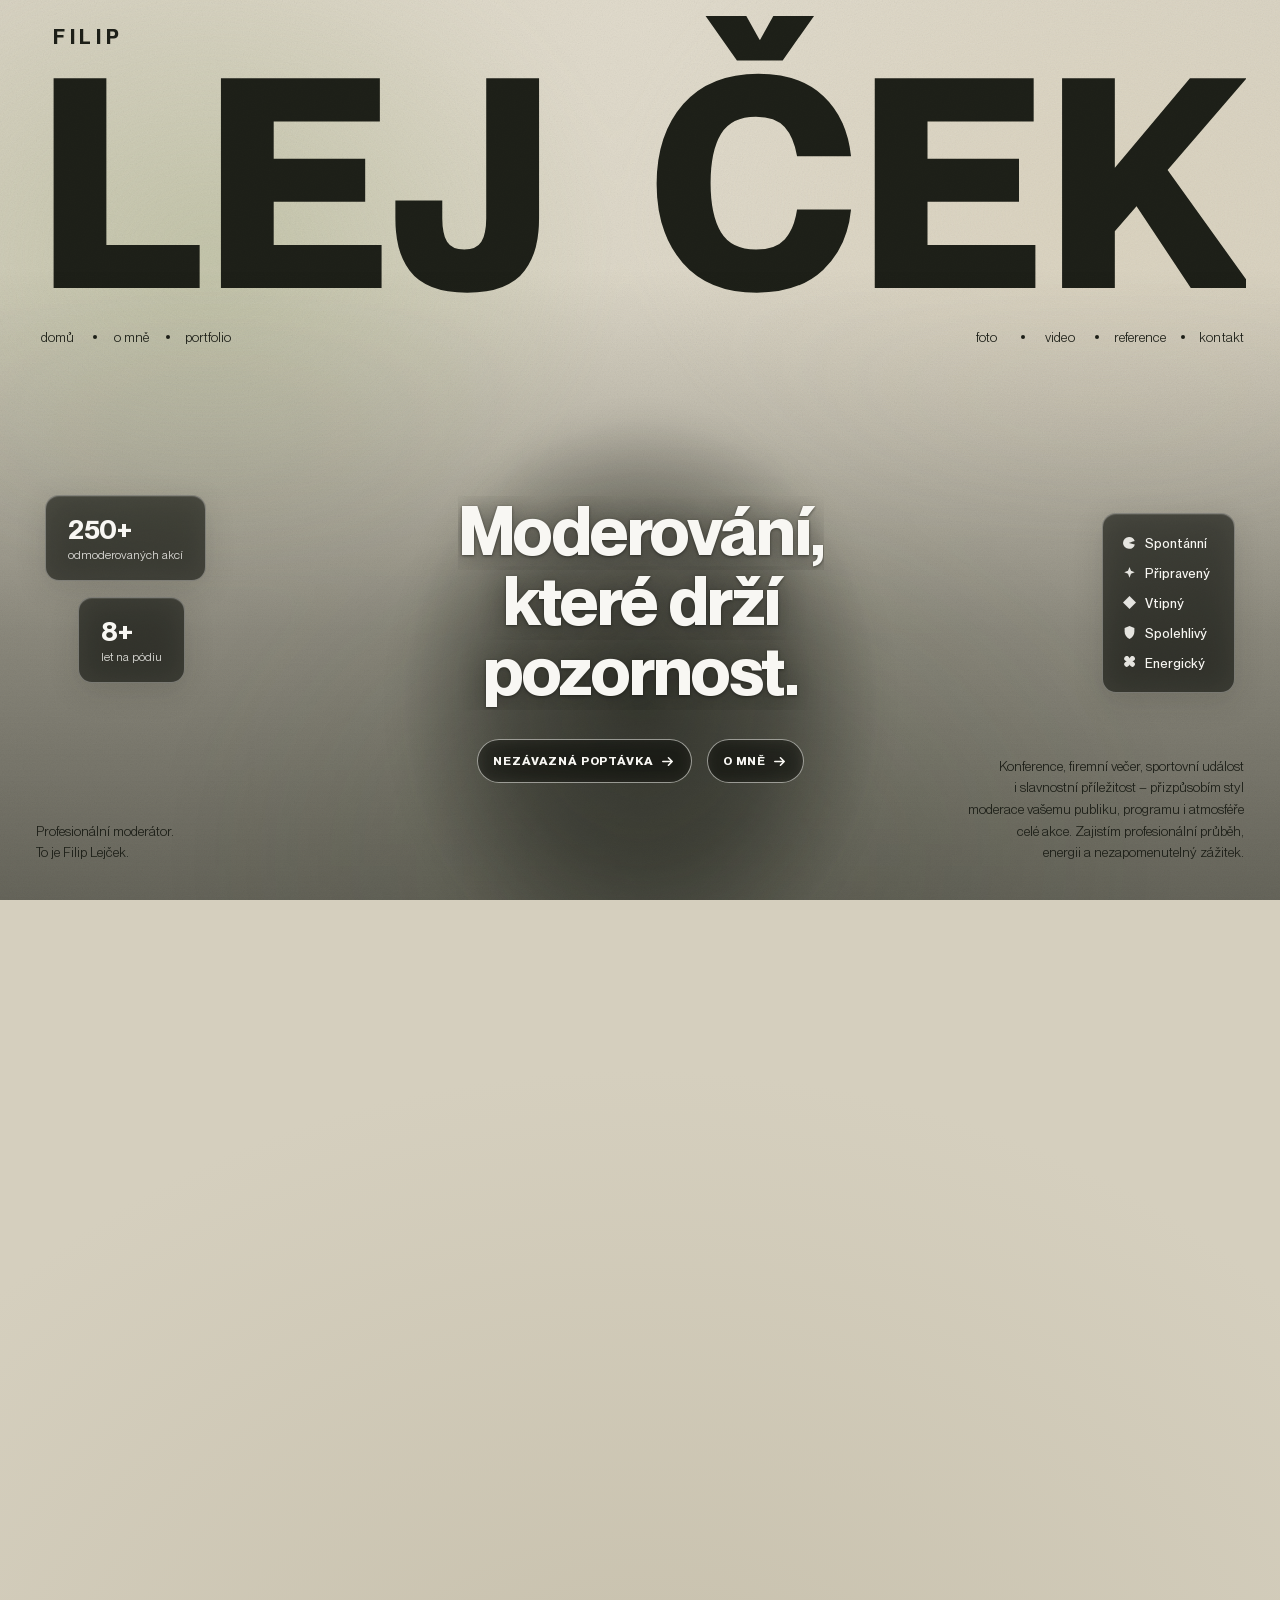
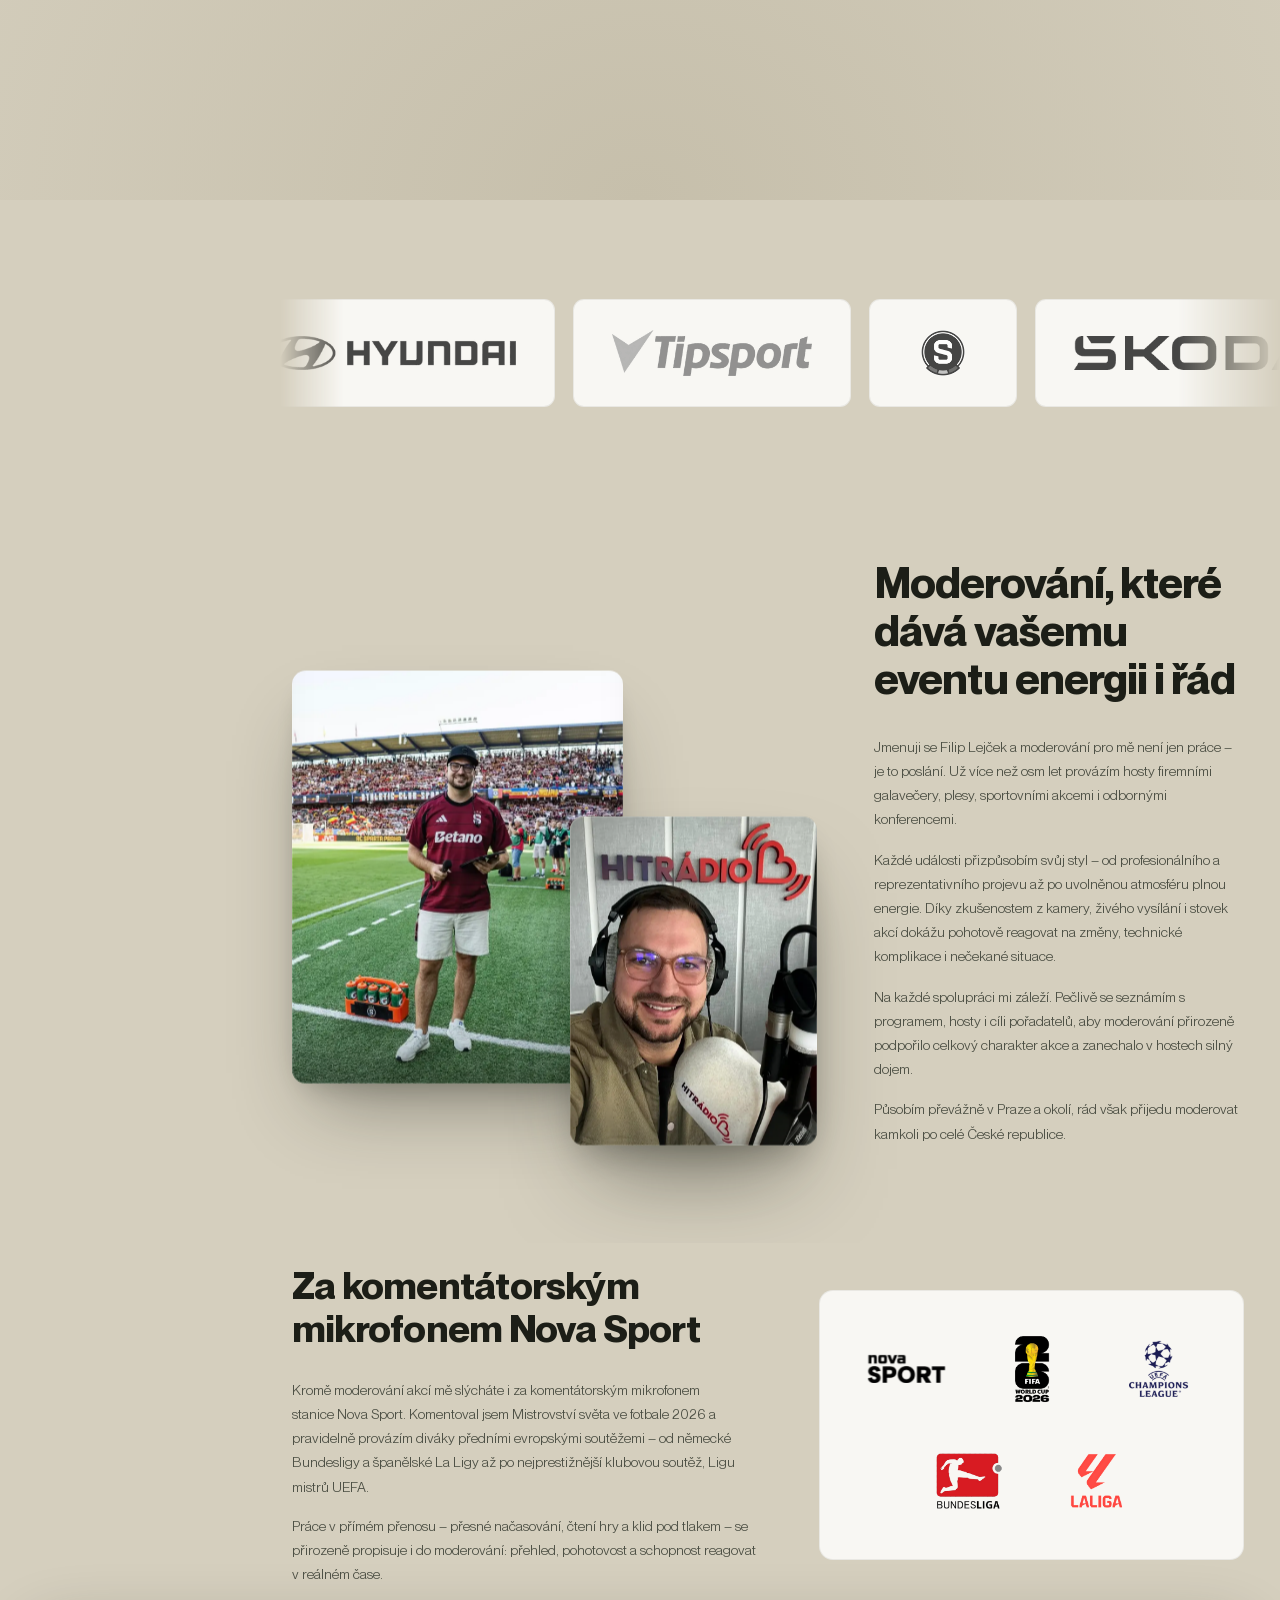
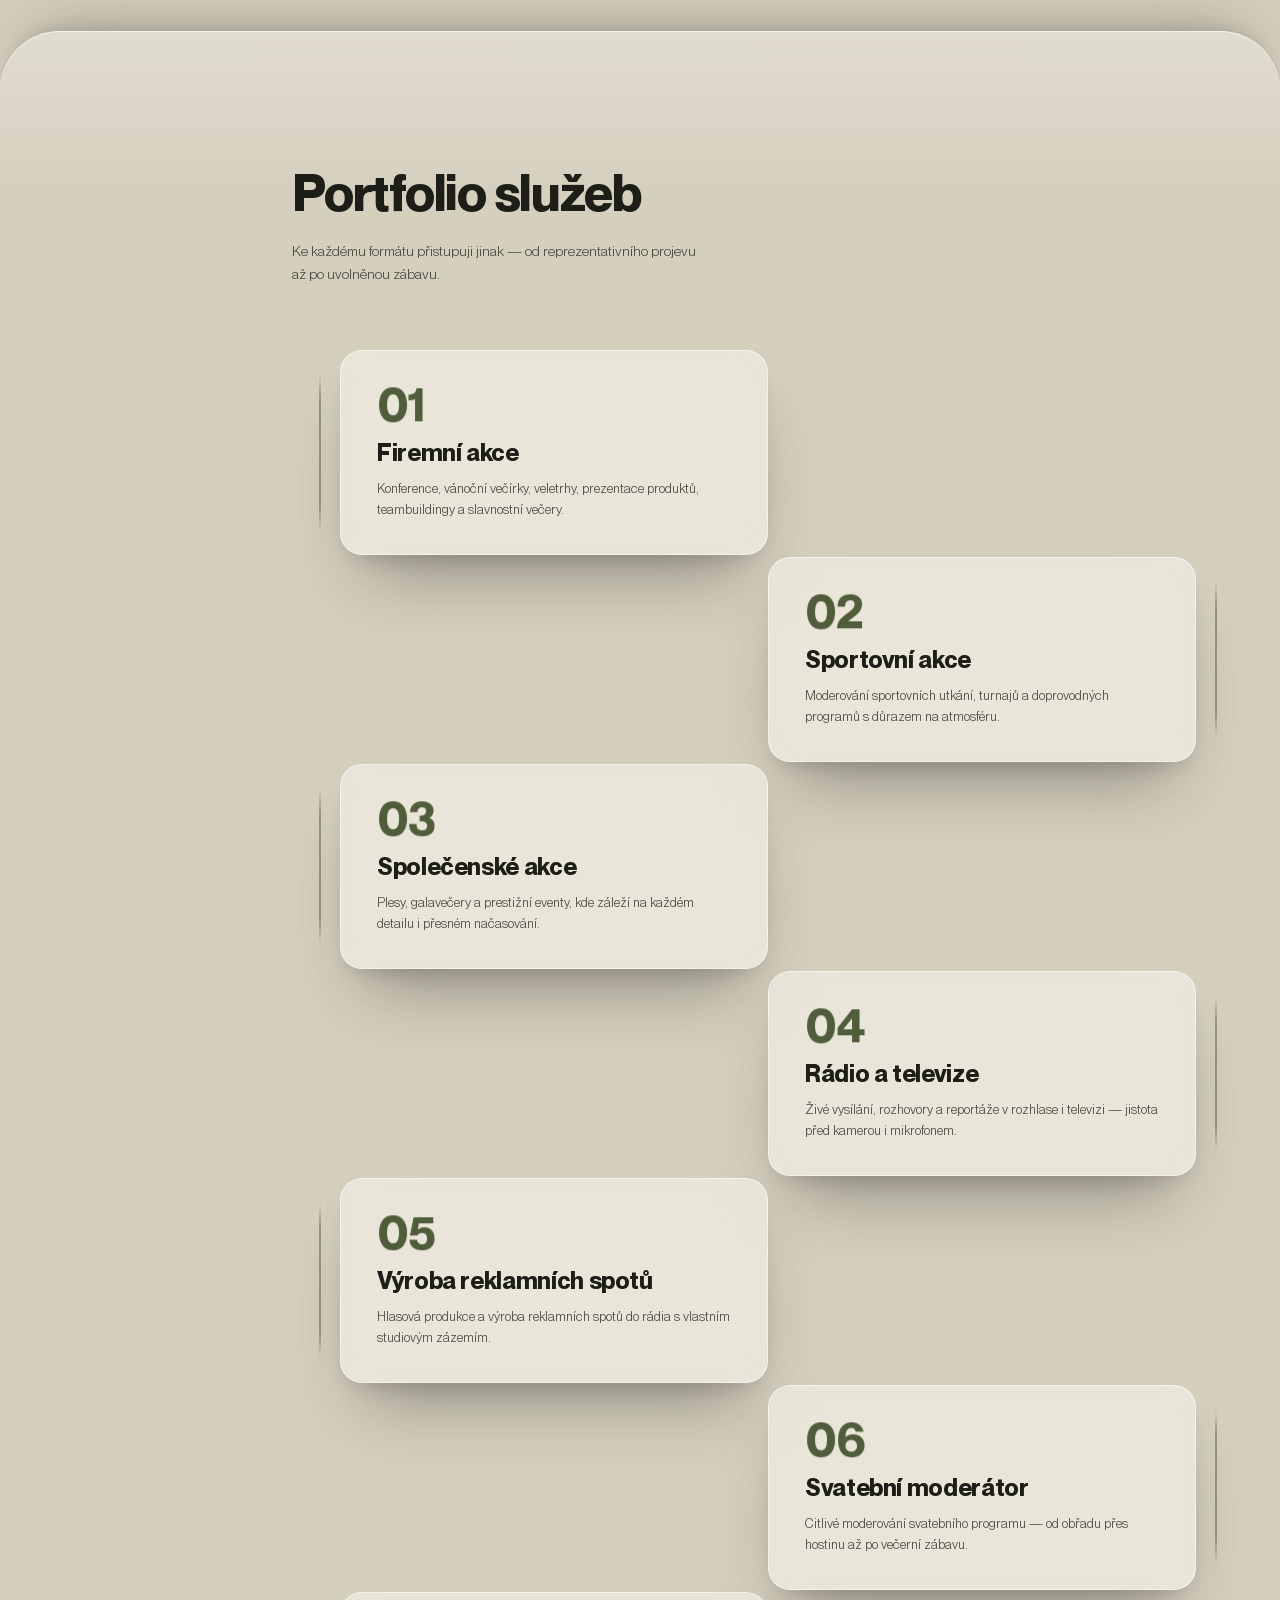
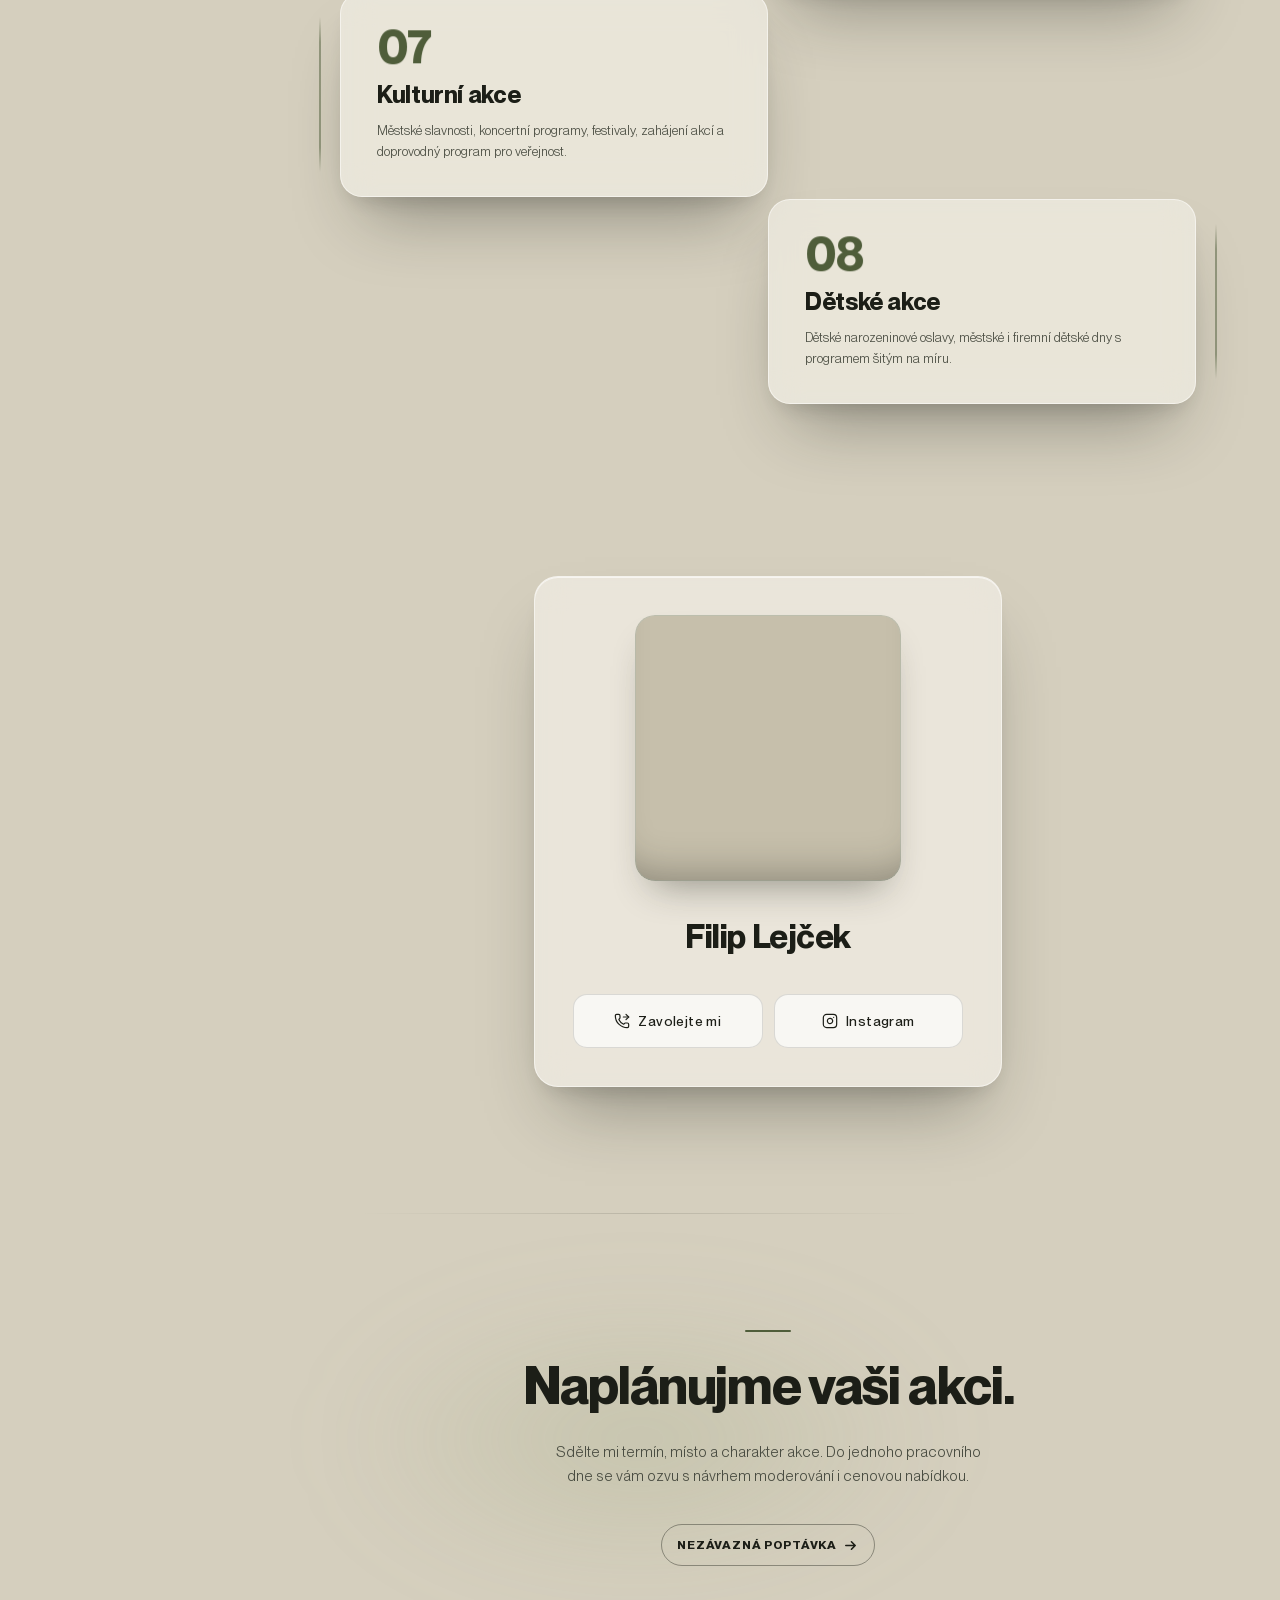
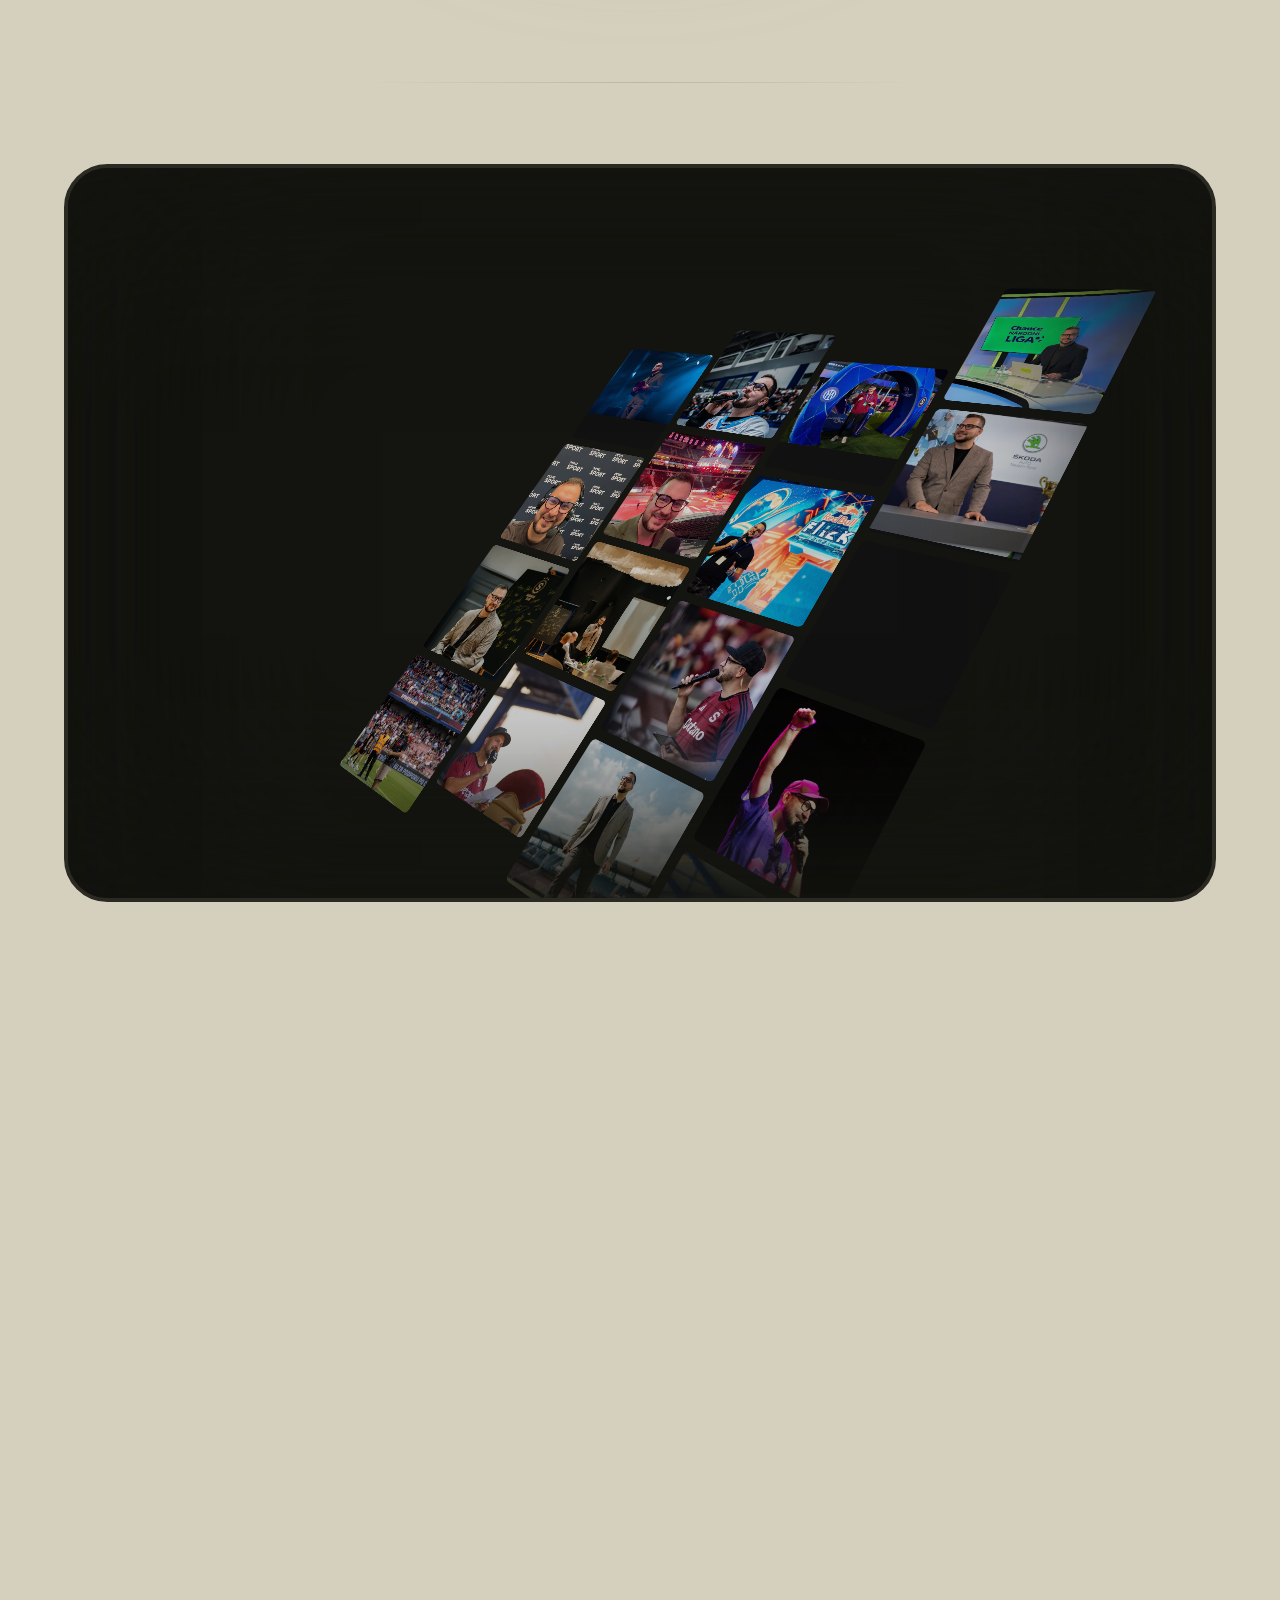
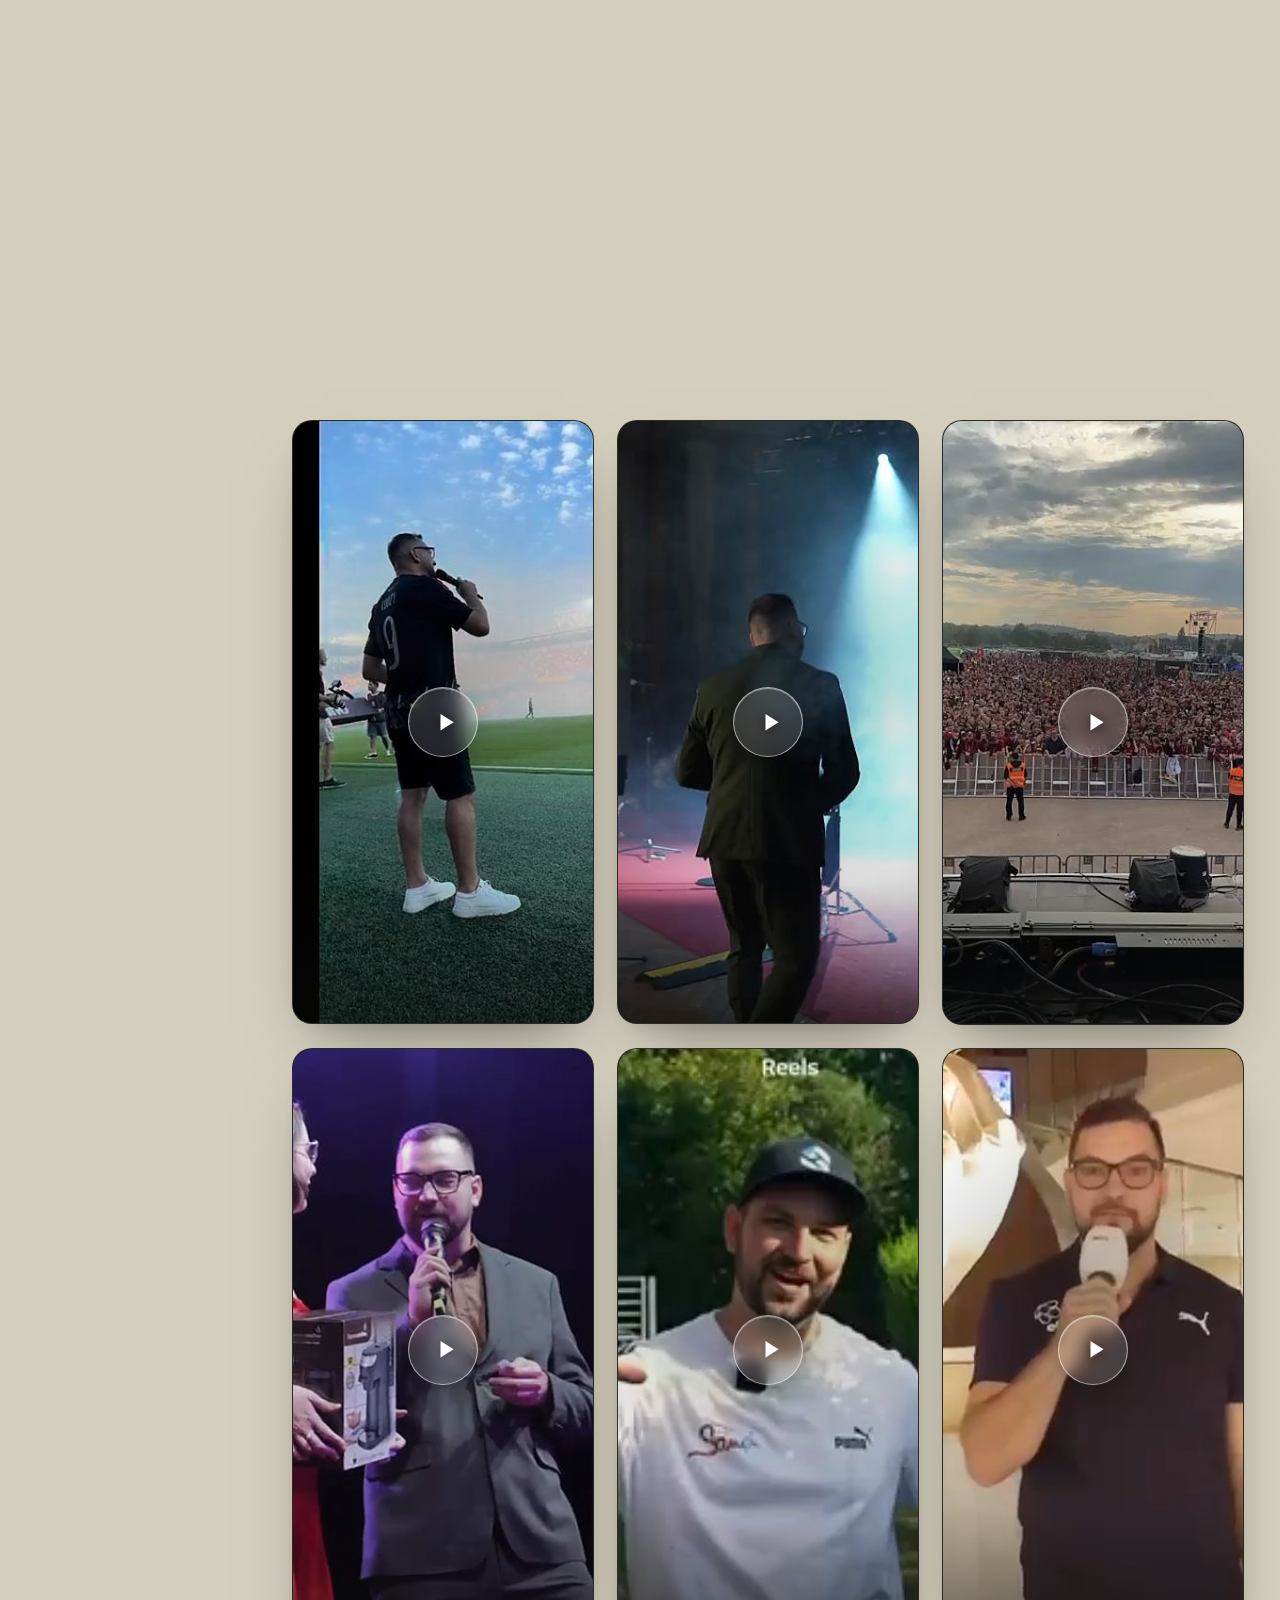
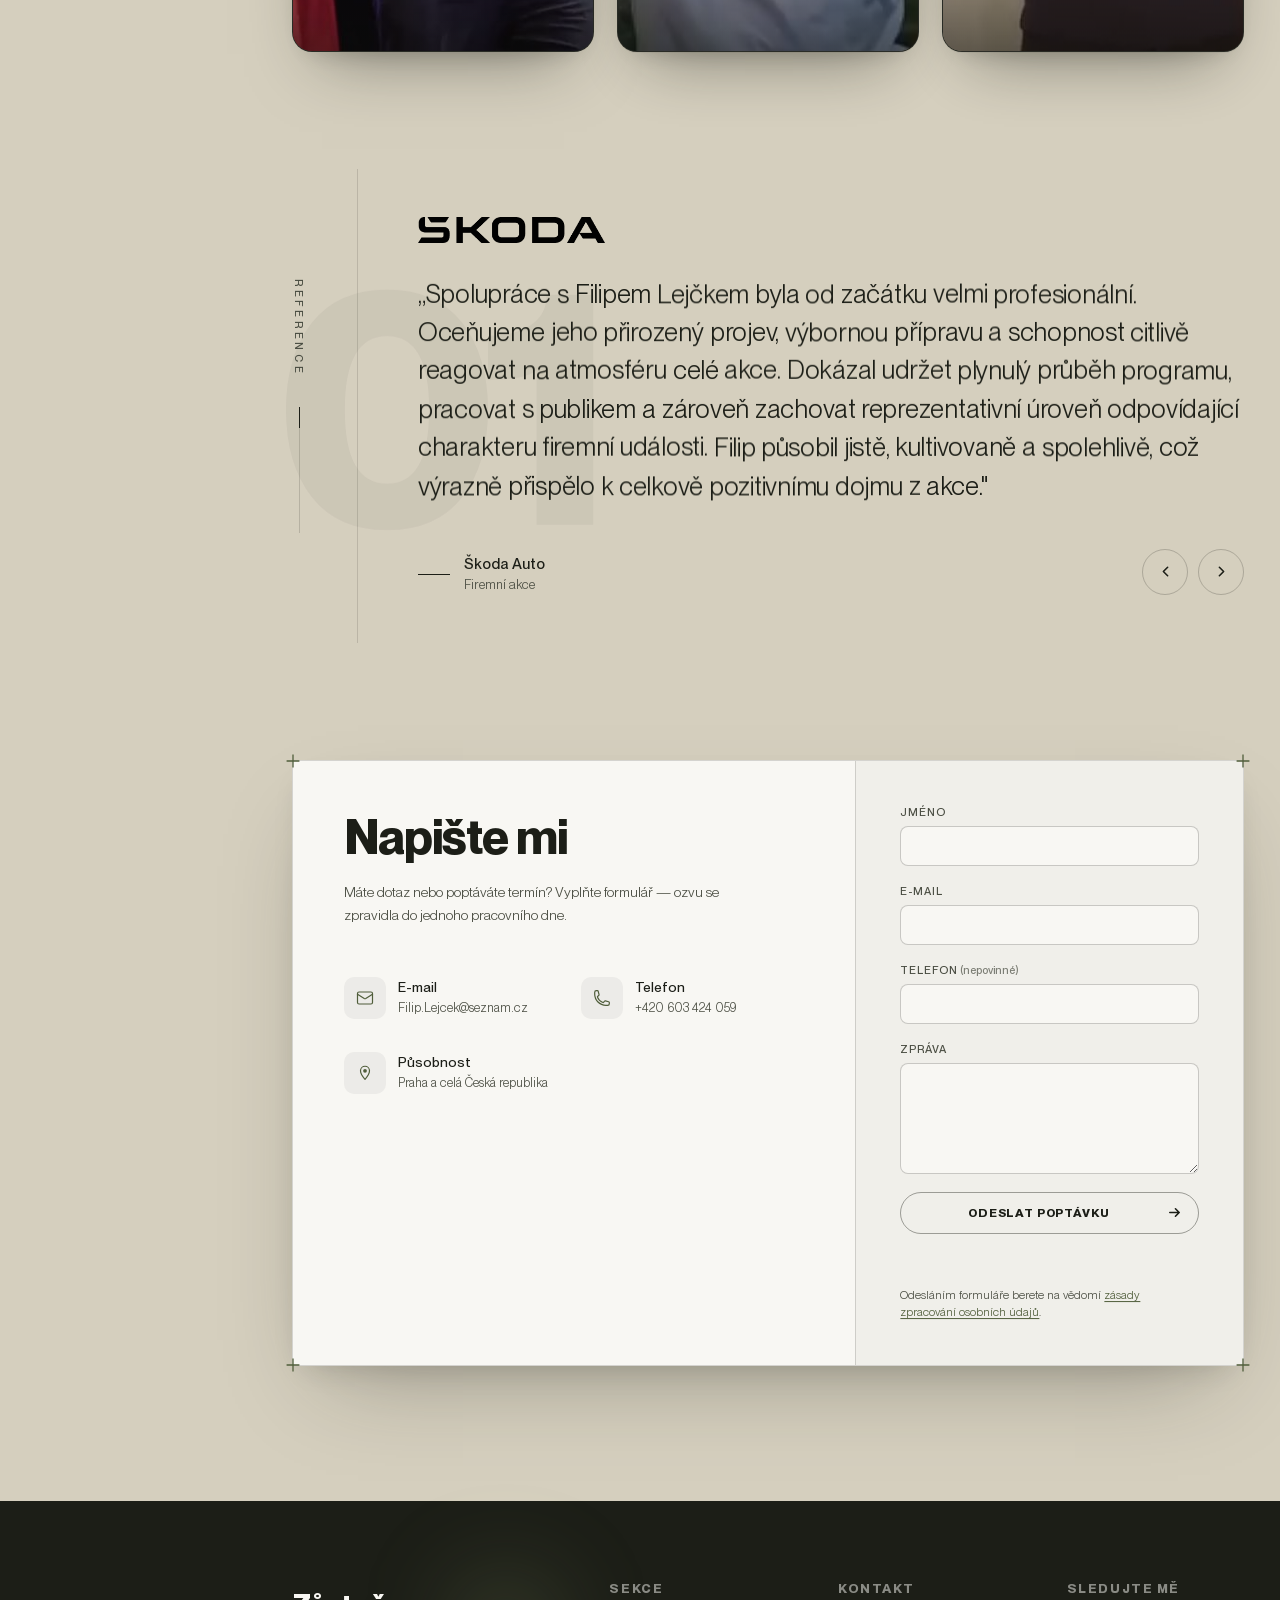
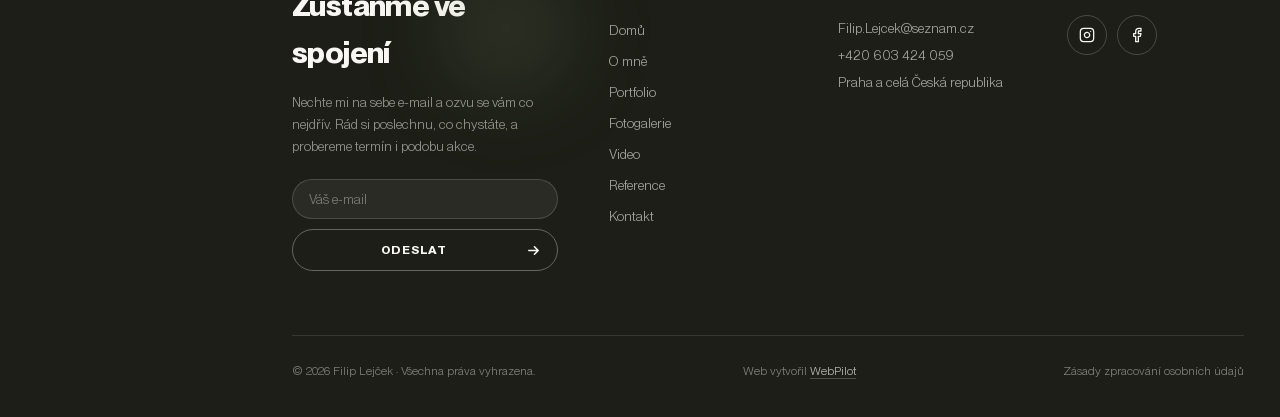
==== commit 63852642: "Nastavit skutečný e-mail, aktualizovat statistiku a přidat referenci - Zástupný e-mail info@filiplej" ====
--- a/index.html
+++ b/index.html
@@ -29,7 +29,7 @@
 <link rel="preload" as="font" type="font/woff2" href="fonts/pp-neue-montreal-bold.woff2" crossorigin>
 <link rel="preload" as="font" type="font/woff2" href="fonts/pp-neue-montreal-book.woff2" crossorigin>
 <link rel="preload" as="font" type="font/woff2" href="fonts/pp-neue-montreal-medium.woff2" crossorigin>
-<link rel="stylesheet" href="css/style.css?v=161">
+<link rel="stylesheet" href="css/style.css?v=162">
 
 <script type="application/ld+json">
 {
@@ -79,7 +79,7 @@
     </div>
 
     <div class="rail__card rail__stats">
-      <div class="rail__stat"><strong>150+</strong><span>odmoderovaných akcí</span></div>
+      <div class="rail__stat"><strong>250+</strong><span>odmoderovaných akcí</span></div>
       <div class="rail__stat"><strong>8+</strong><span>let za mikrofonem</span></div>
     </div>
 
@@ -131,7 +131,7 @@
 
     <!-- e-mail: zástupná adresa, nahraď skutečnou (jen tady) -->
     <button type="button" class="rail__email" aria-label="Zkopírovat e-mail do schránky">
-      <span class="rail__email-addr">info@filiplejcek.cz</span>
+      <span class="rail__email-addr">Filip.Lejcek@seznam.cz</span>
       <svg class="rail__email-copy" viewBox="0 0 14 14" fill="none" stroke="currentColor" stroke-width="1.3" stroke-linecap="round" stroke-linejoin="round" aria-hidden="true"><rect x="4.6" y="4.6" width="7.9" height="7.9" rx="1.4"/><path d="M9.4 1.5H2.6a1 1 0 0 0-1 1v6.8"/></svg>
       <span class="rail__email-tip" aria-hidden="true">
         <svg class="rail__email-check" viewBox="0 0 14 14" fill="none" stroke="currentColor" stroke-width="1.7" stroke-linecap="round" stroke-linejoin="round"><path d="m2.5 7.4 3 3 6-7"/></svg>
@@ -244,7 +244,7 @@
 
       <div class="cards-left">
         <article class="card card--wide" data-card>
-          <p class="card__txt"><strong>150+</strong><span>odmoderovaných akcí</span></p>
+          <p class="card__txt"><strong>250+</strong><span>odmoderovaných akcí</span></p>
         </article>
 
         <article class="card card--tall" data-card>
@@ -801,6 +801,7 @@
     <div data-name="Jakub Jícha" data-role="Agentura PLAYzone" data-logo="img/logos/playzone.png">„S Filipem spolupracuji na projektech spojených s EA SPORTS FC již více než 5 let a mohu ho jednoznačně doporučit. Jako komentátor je vždy skvěle připravený a zároveň si výborně poradí i s moderováním programu na stagi. Je pohotový, zábavný a dokáže skvěle pracovat s publikem, ať už jde o návštěvníky partnerských stánků, například Hyundai, nebo velkých esportových stagí. Za agenturu PLAYzone ho mohu jen doporučit."</div>
     <div data-name="Lukáš Pulko" data-role="Předseda Mongaguá Ústí nad Labem" data-logo="img/logos/mongagua.png">„Filipovi děkuji za skvělou moderaci finálového turnaje Mongaguá napříč ulicí, který se konal 21. srpna 2026 na Strahově. Díky jeho energii a profesionalitě měl celý turnaj výbornou atmosféru."</div>
     <div data-name="Pavel Pštross" data-role="Account Director, Good Game">„S Filipem jsem několik let spolupracoval na úspěšném projektu pro Garnier Fructis ‚Tři Šampóni', sportovním podcastu ze světa virtuálního fotbalu. Filip měl v rámci podcastu jednu z nejnáročnějších rolí – řídit a moderovat celý přibližně tři čtvrtě hodiny dlouhý přenos. Musím říct, že byl naprosto špičkový. Vždy působil profesionálně, pohotově a s naprostým přehledem, díky čemuž byla produkce pořadu skutečnou radostí. Filip se nebojí žádné výzvy a dokáže naprosto ukázkově moderovat nejrůznější typy příležitostí. Je to člověk, na kterého je spoleh, a kterého bych bez váhání doporučil pro jakoukoliv moderátorskou nebo prezentační roli."</div>
+    <div data-name="Jakub Šenkárčin" data-role="Partnership &amp; activations manager, HC Sparta Praha" data-logo="img/logos/hc-sparta.svg">„Filip Lejček je jednoznačně mou preferovanou volbou pokaždé, když potřebujeme obsadit funkci moderátora eventu pořádaného pod hlavičkou HC Sparta Business Clubu. Vždy se mohu spolehnout na jeho profesionalitu, spolehlivost, sportovní i společenský rozhled a perfektně odvedený výkon. Doporučil bych jej i vám, neuděláte chybu."</div>
   </div>
 
   <div class="testi__stage">
@@ -859,7 +860,7 @@
             <span class="contact__ico contact__ico--mail" aria-hidden="true"><svg viewBox="0 0 24 24" fill="none" stroke="currentColor" stroke-width="1.6" stroke-linecap="round" stroke-linejoin="round"><path class="mail-flap" d="m22 7-8.991 5.727a2 2 0 0 1-2.009 0L2 7"/><rect x="2" y="4" width="20" height="16" rx="2"/></svg></span>
             <div>
               <p class="contact__item-label">E-mail</p>
-              <p class="contact__item-value"><a href="mailto:info@filiplejcek.cz">info@filiplejcek.cz</a></p>
+              <p class="contact__item-value"><a href="mailto:Filip.Lejcek@seznam.cz">Filip.Lejcek@seznam.cz</a></p>
             </div>
           </div>
           <div class="contact__item">
@@ -880,7 +881,7 @@
       </div>
 
       <div class="contact__form-wrap">
-        <form class="contact__form" method="post" action="mailto:info@filiplejcek.cz" enctype="text/plain" novalidate>
+        <form class="contact__form" method="post" action="mailto:Filip.Lejcek@seznam.cz" enctype="text/plain" novalidate>
           <p class="contact__field">
             <label for="cf-name">Jméno</label>
             <input id="cf-name" name="jmeno" type="text" autocomplete="name" required>
@@ -952,7 +953,7 @@
       <div class="footer__col">
         <h3 class="footer__head">Kontakt</h3>
         <address class="footer__addr">
-          <a href="mailto:info@filiplejcek.cz">info@filiplejcek.cz</a><br>
+          <a href="mailto:Filip.Lejcek@seznam.cz">Filip.Lejcek@seznam.cz</a><br>
           <a href="tel:+420603424059">+420 603 424 059</a><br>
           Praha a celá Česká republika
         </address>
@@ -984,6 +985,6 @@
 
 <script src="js/vendor/gsap.min.js?v=3.13.0" defer></script>
 <script src="js/vendor/ScrollTrigger.min.js?v=3.13.0" defer></script>
-<script src="js/main.js?v=72" defer></script>
+<script src="js/main.js?v=73" defer></script>
 </body>
 </html>
--- a/css/style.css
+++ b/css/style.css
@@ -2320,6 +2320,9 @@
 .testi__badge-logo[src*="mongagua"]{   /* barevný znak (postava + míč) — vyšší jako čtvercové marky */
   height:clamp(38px,4.4vw,50px);
 }
+.testi__badge-logo[src*="hc-sparta"]{   /* čtvercový klubový znak — vyšší jako ostatní čtvercové marky */
+  height:clamp(38px,4.4vw,50px);
+}
 .testi__quote{
   margin:0 0 clamp(28px,4vw,44px);
   font-family:var(--f-display);
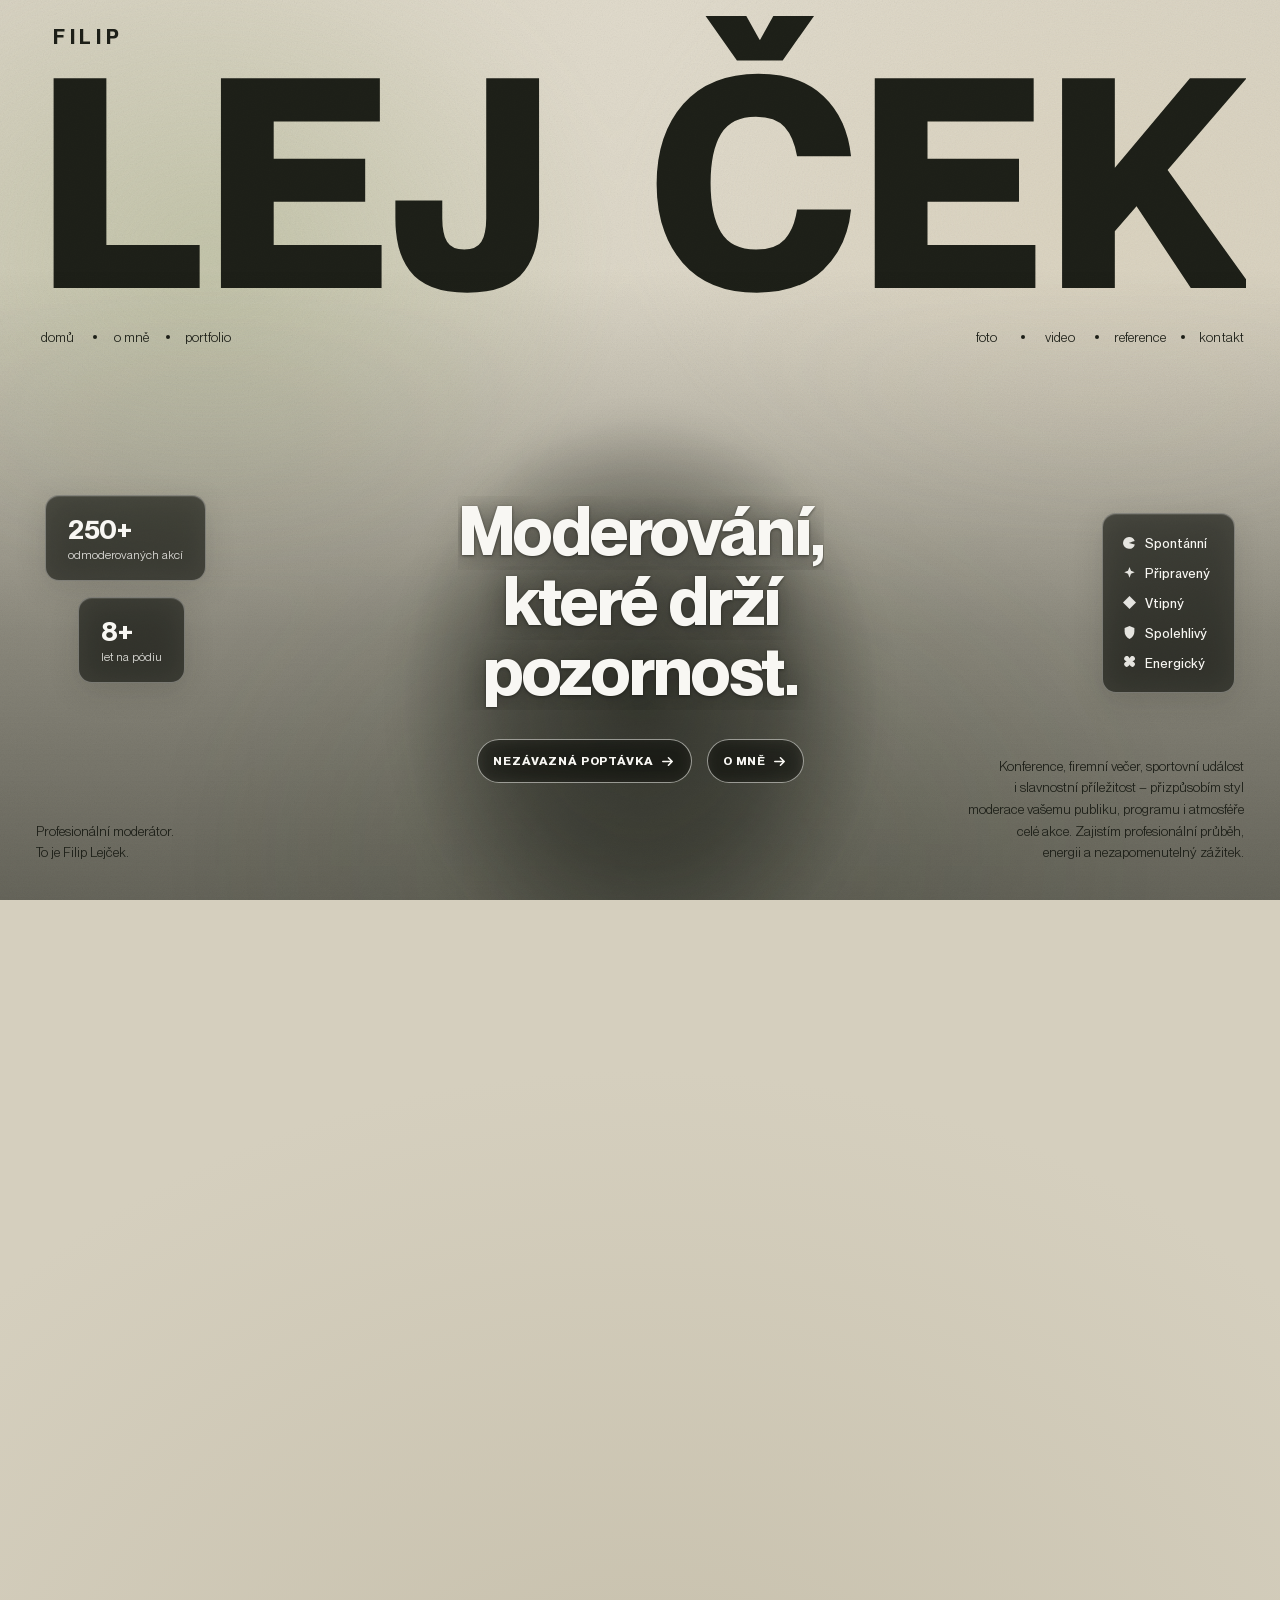
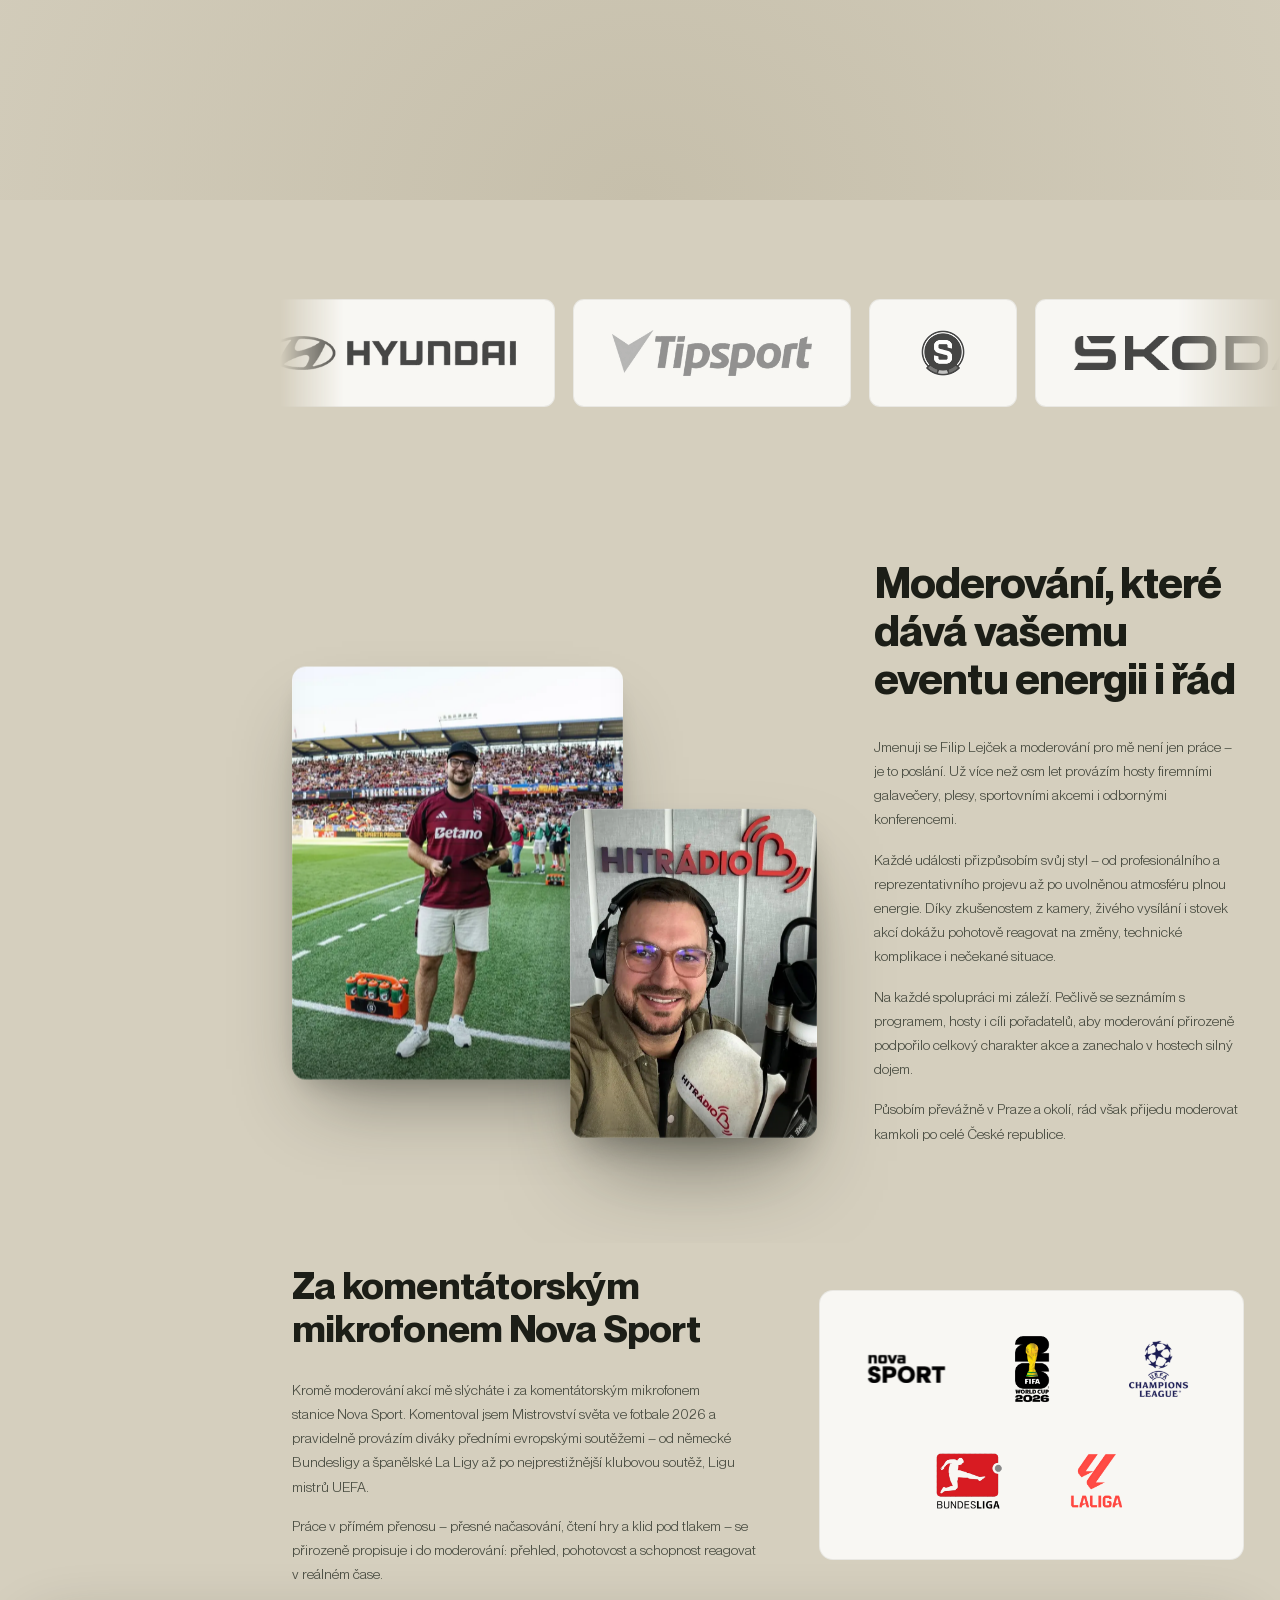
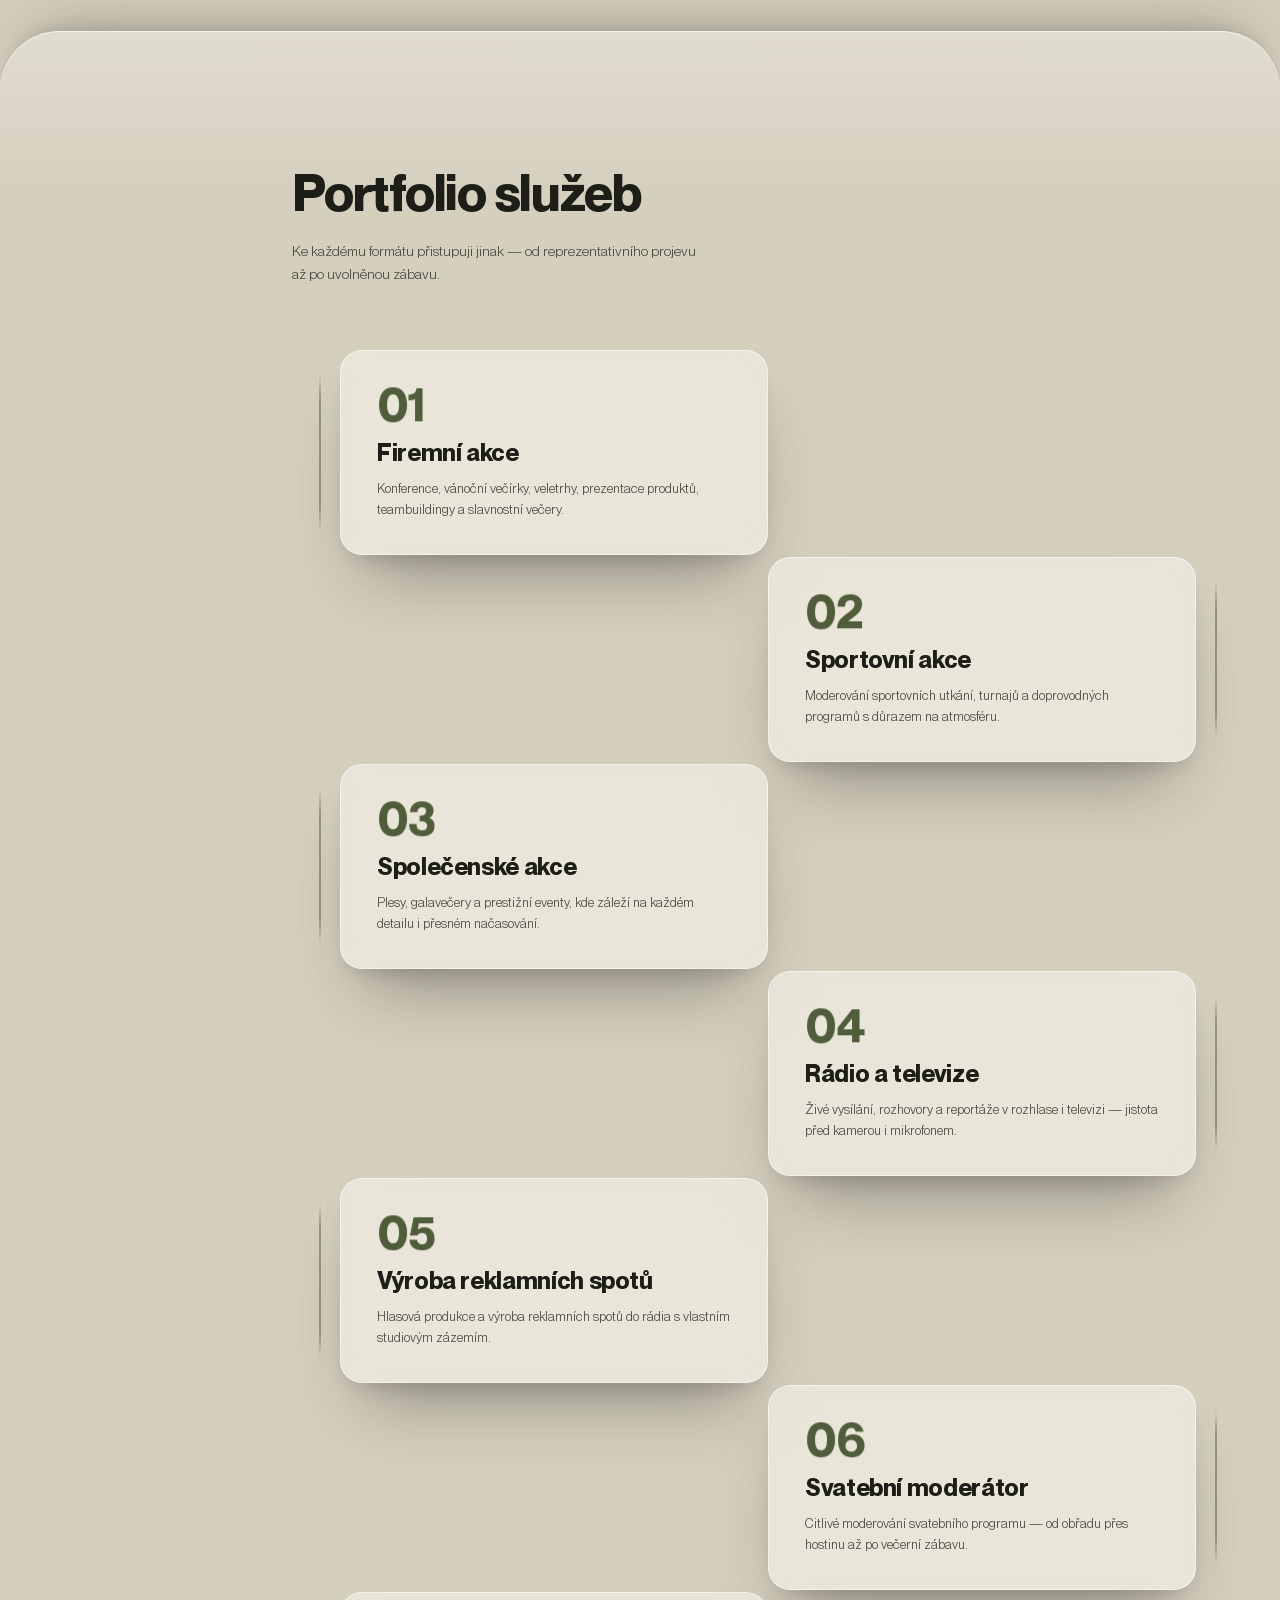
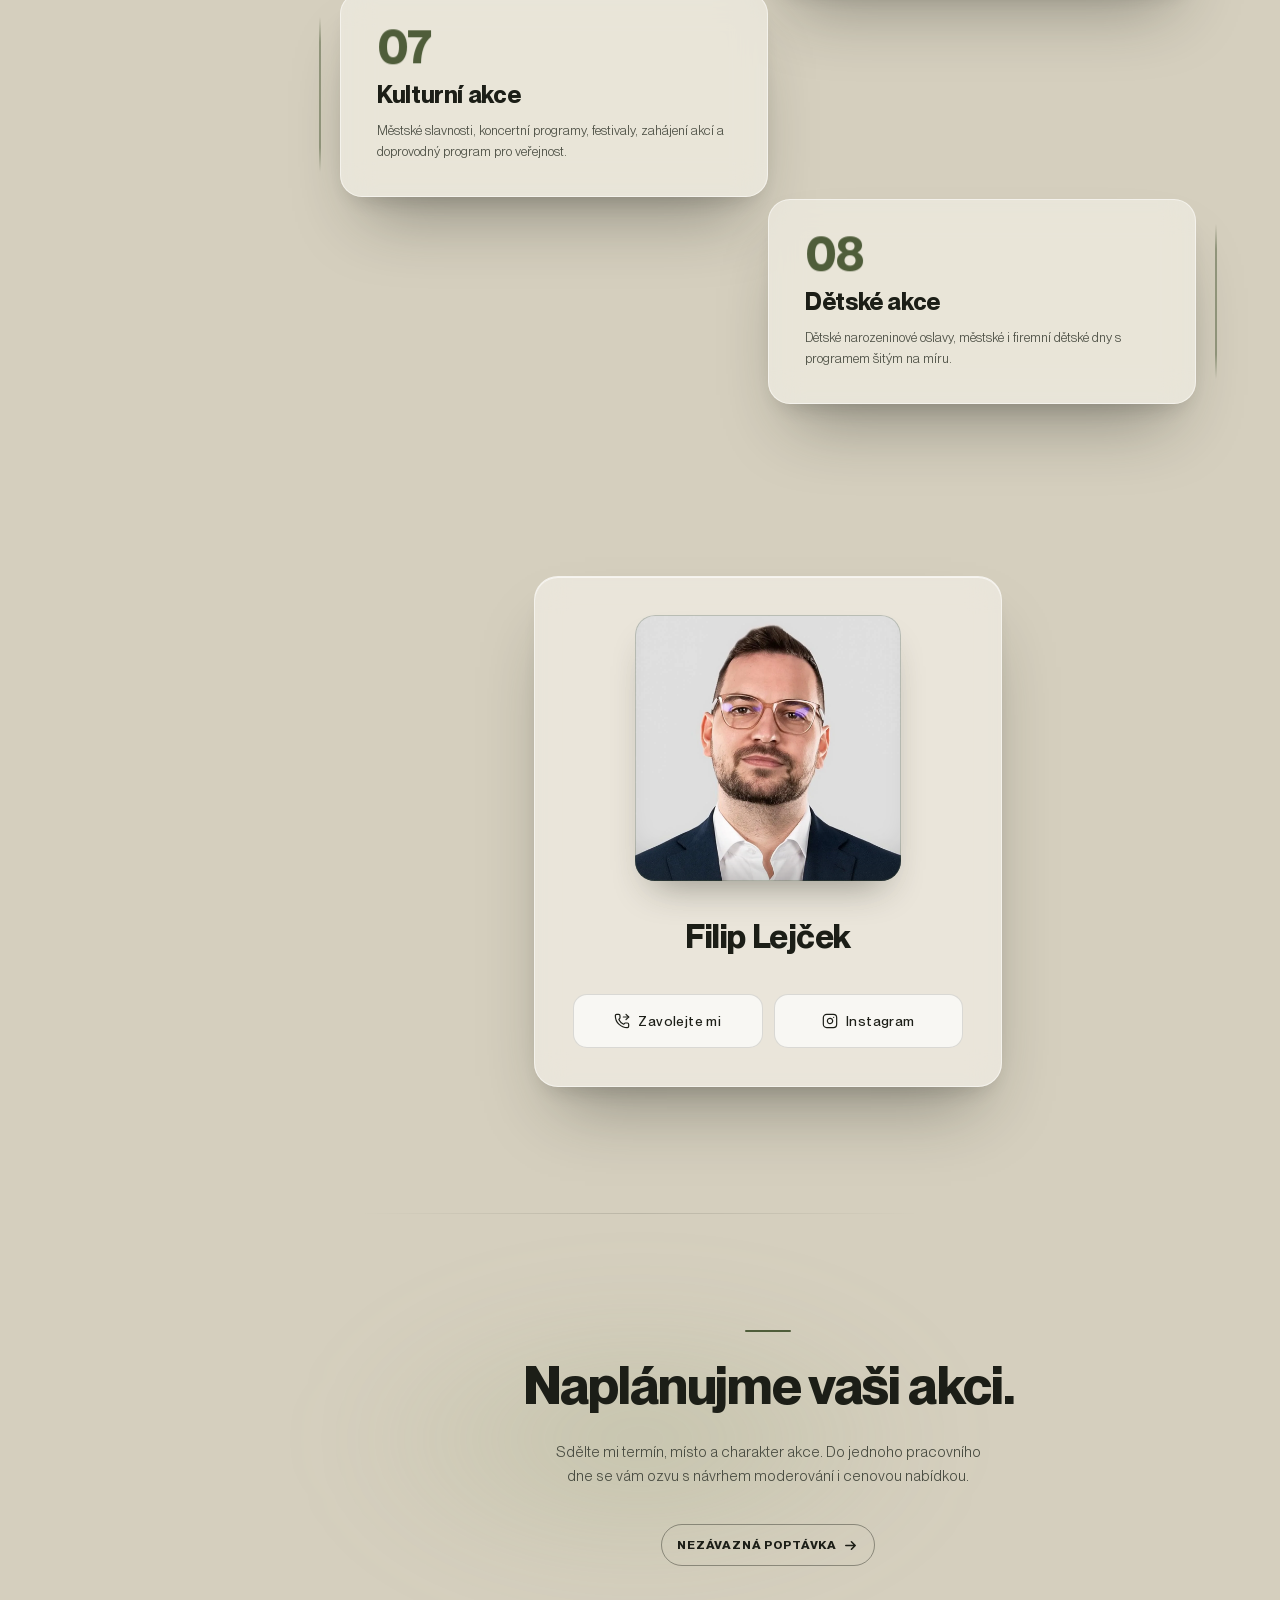
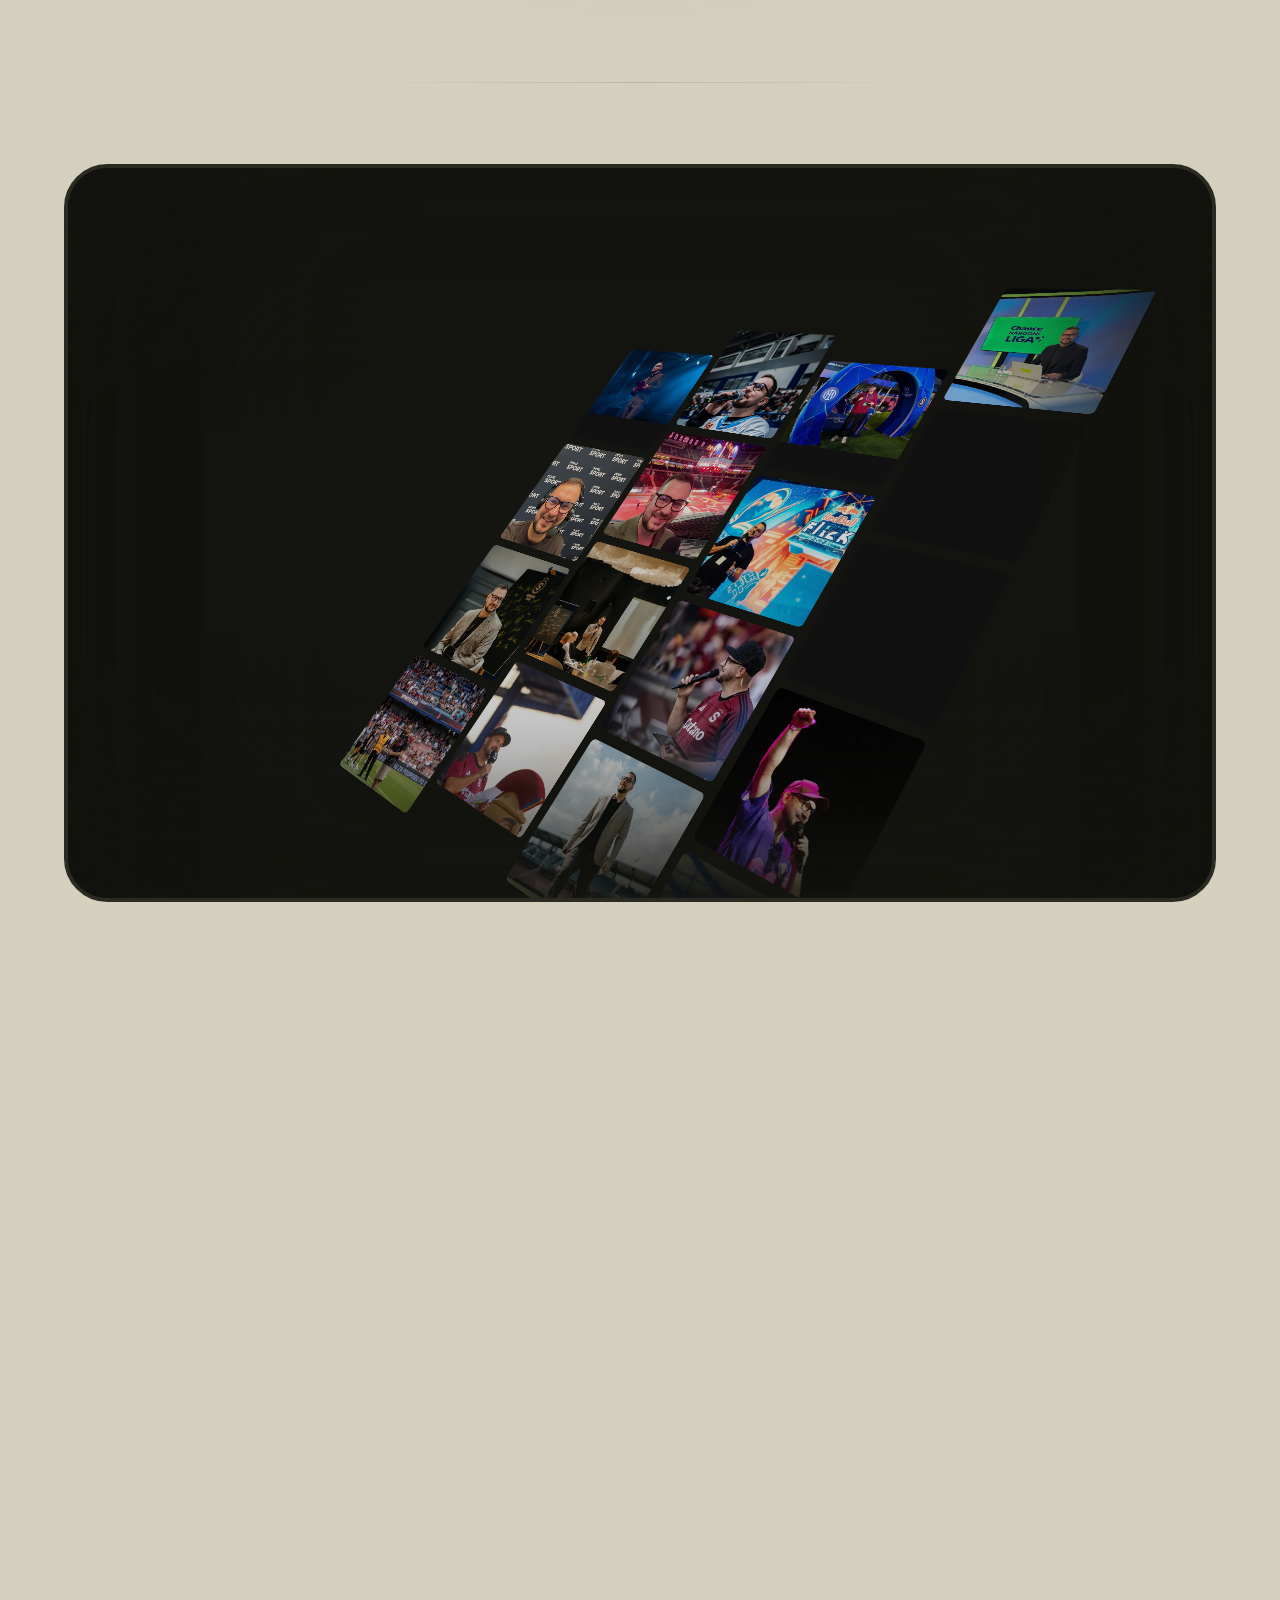
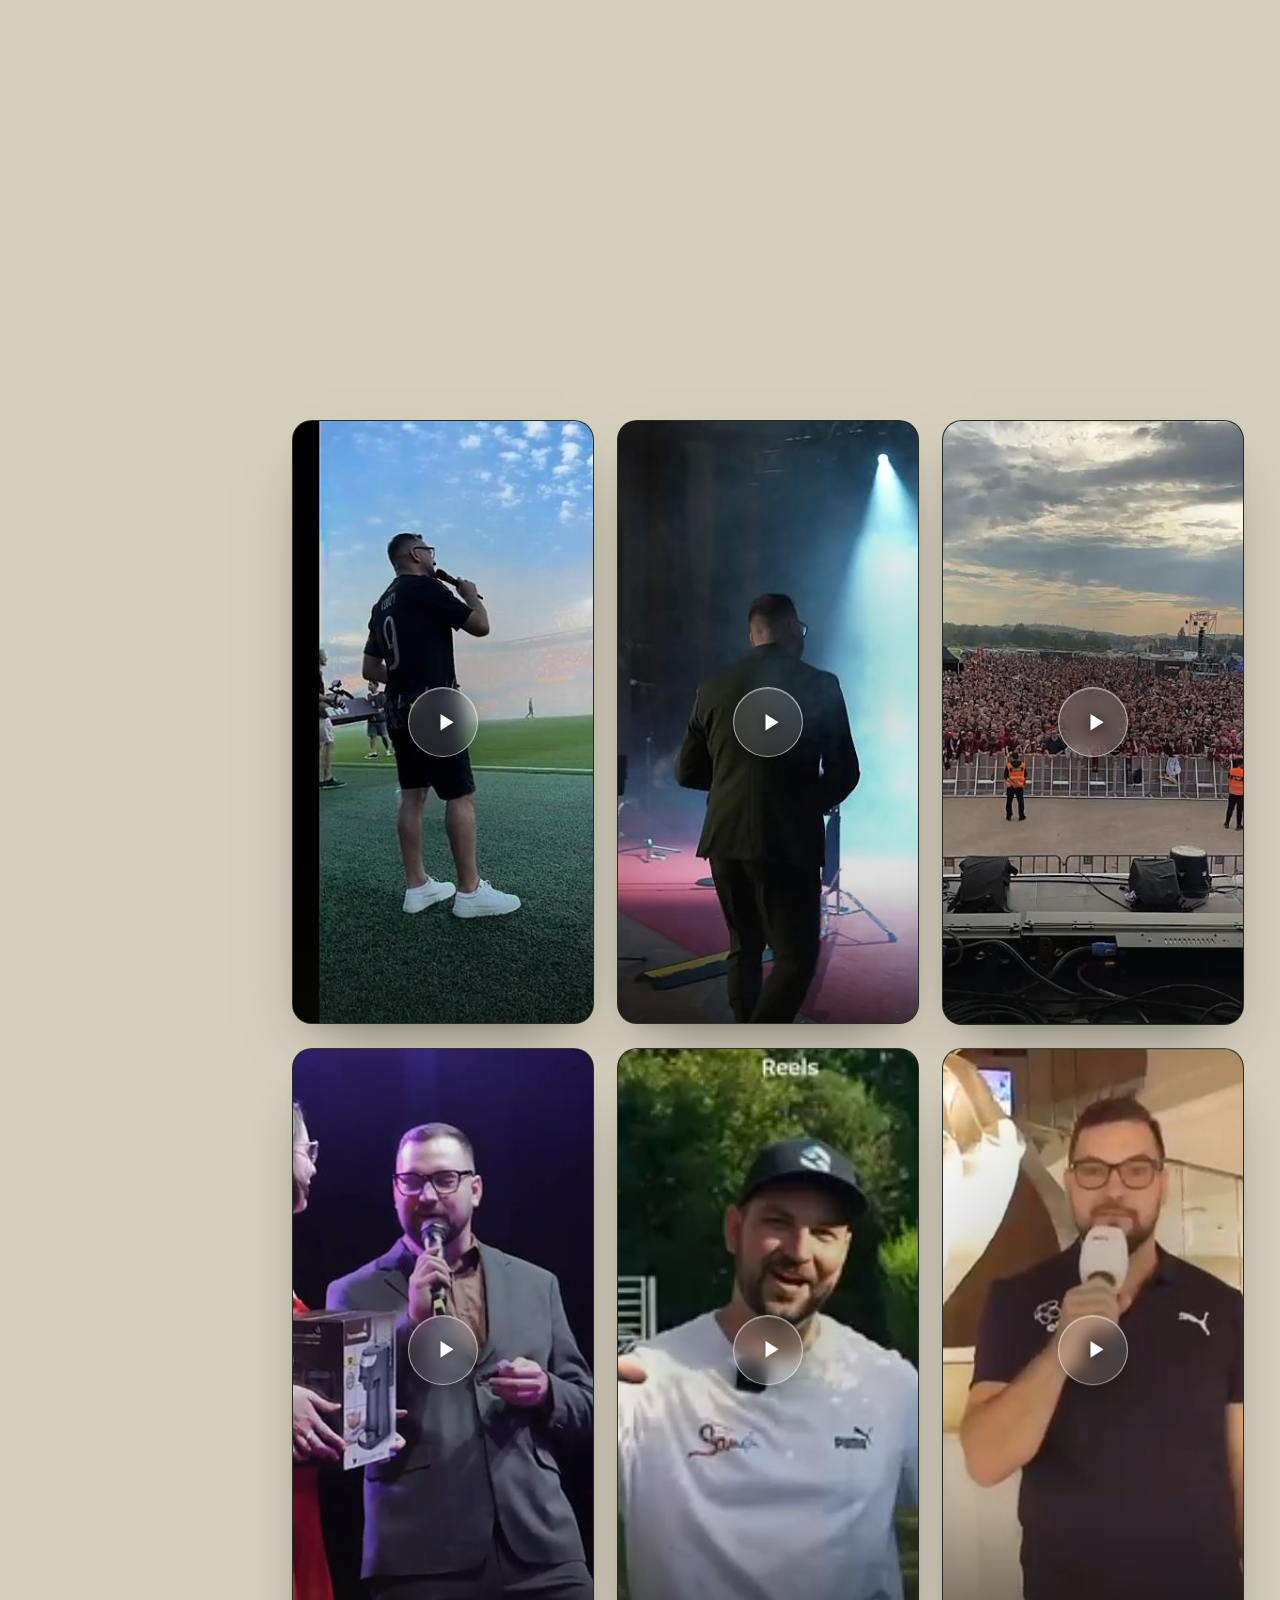
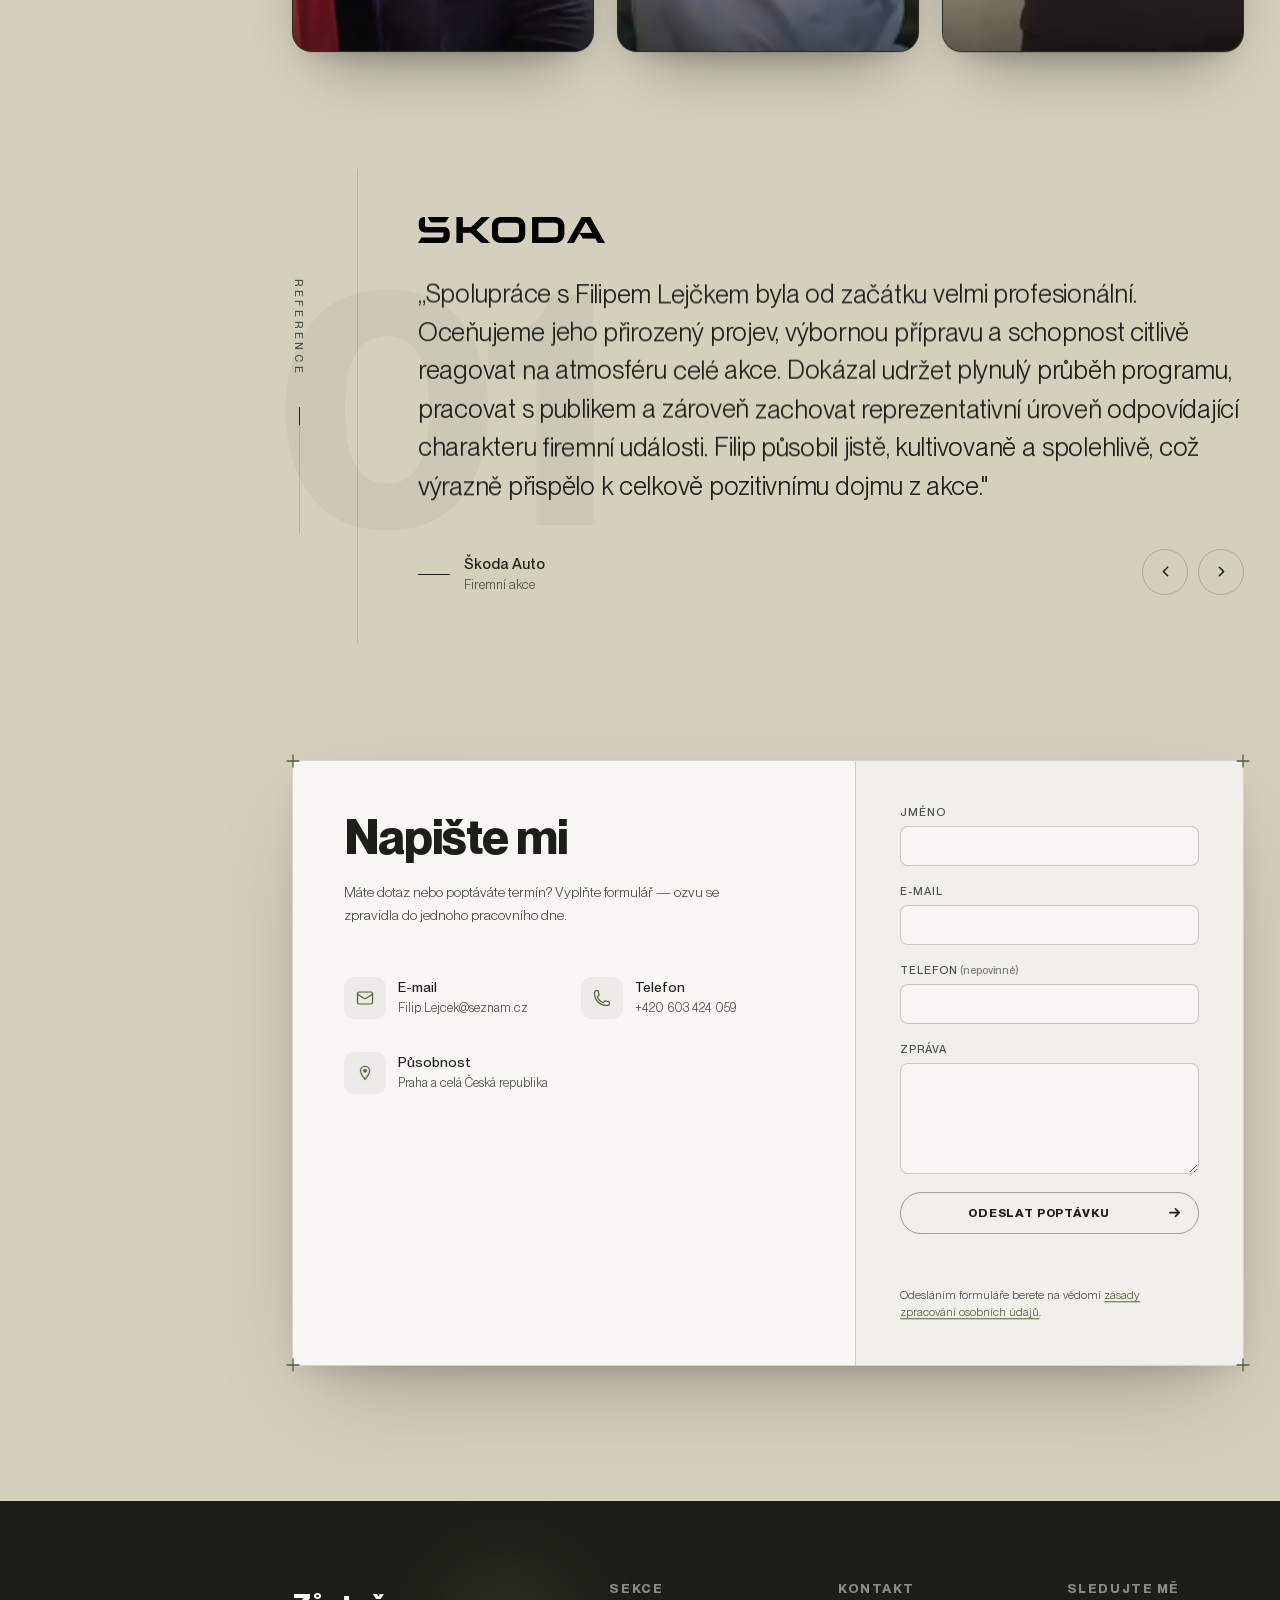
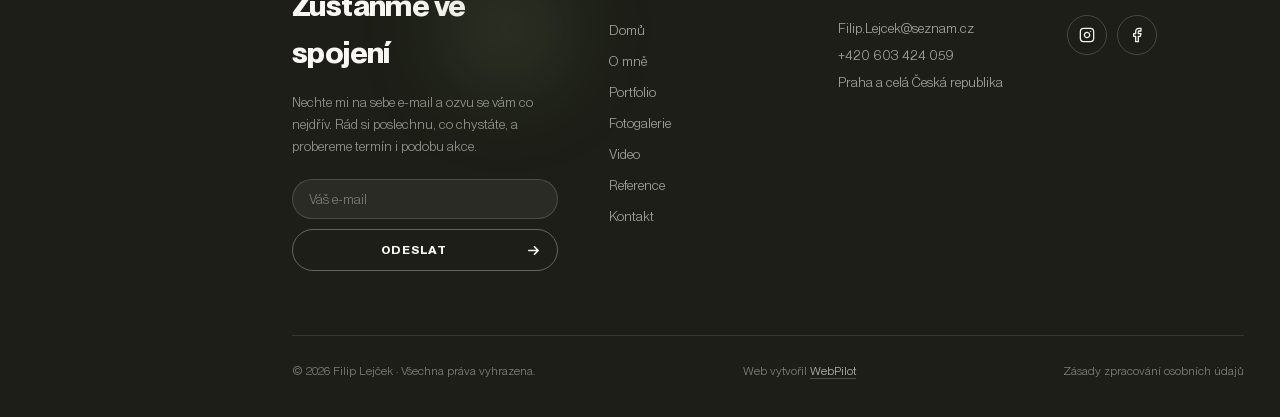
==== commit 4d88c223: "Kontaktní formulář přes Formspark + reference NIDUM - Kontaktní formulář teď odesílá e-mail automati" ====
--- a/index.html
+++ b/index.html
@@ -802,6 +802,7 @@
     <div data-name="Lukáš Pulko" data-role="Předseda Mongaguá Ústí nad Labem" data-logo="img/logos/mongagua.png">„Filipovi děkuji za skvělou moderaci finálového turnaje Mongaguá napříč ulicí, který se konal 21. srpna 2026 na Strahově. Díky jeho energii a profesionalitě měl celý turnaj výbornou atmosféru."</div>
     <div data-name="Pavel Pštross" data-role="Account Director, Good Game">„S Filipem jsem několik let spolupracoval na úspěšném projektu pro Garnier Fructis ‚Tři Šampóni', sportovním podcastu ze světa virtuálního fotbalu. Filip měl v rámci podcastu jednu z nejnáročnějších rolí – řídit a moderovat celý přibližně tři čtvrtě hodiny dlouhý přenos. Musím říct, že byl naprosto špičkový. Vždy působil profesionálně, pohotově a s naprostým přehledem, díky čemuž byla produkce pořadu skutečnou radostí. Filip se nebojí žádné výzvy a dokáže naprosto ukázkově moderovat nejrůznější typy příležitostí. Je to člověk, na kterého je spoleh, a kterého bych bez váhání doporučil pro jakoukoliv moderátorskou nebo prezentační roli."</div>
     <div data-name="Jakub Šenkárčin" data-role="Partnership &amp; activations manager, HC Sparta Praha" data-logo="img/logos/hc-sparta.svg">„Filip Lejček je jednoznačně mou preferovanou volbou pokaždé, když potřebujeme obsadit funkci moderátora eventu pořádaného pod hlavičkou HC Sparta Business Clubu. Vždy se mohu spolehnout na jeho profesionalitu, spolehlivost, sportovní i společenský rozhled a perfektně odvedený výkon. Doporučil bych jej i vám, neuděláte chybu."</div>
+    <div data-name="Lukáš Hnízdo" data-role="NIDUM agency" data-logo="img/logos/nidum.png">„Filip je mimořádně spolehlivý a pohotový moderátor s vynikajícím řečnickým projevem. Na každé akci se o něj můžete v klidu opřít. V naší agentuře v něm vidíme jasnou budoucí moderátorskou hvězdu a jeho služby můžeme s čistým svědomím jednoznačně doporučit."</div>
   </div>
 
   <div class="testi__stage">
@@ -881,7 +882,7 @@
       </div>
 
       <div class="contact__form-wrap">
-        <form class="contact__form" method="post" action="mailto:Filip.Lejcek@seznam.cz" enctype="text/plain" novalidate>
+        <form class="contact__form" method="post" action="https://submit-form.com/63dzsJJxv" novalidate>
           <p class="contact__field">
             <label for="cf-name">Jméno</label>
             <input id="cf-name" name="jmeno" type="text" autocomplete="name" required>
@@ -898,6 +899,8 @@
             <label for="cf-msg">Zpráva</label>
             <textarea id="cf-msg" name="zprava" rows="4" required></textarea>
           </p>
+          <!-- Formspark — automatické odeslání e-mailu bez vlastního backendu (submit-form.com/63dzsJJxv) -->
+          <input type="hidden" name="_email.subject" value="Nová poptávka moderování z webu">
           <input class="contact__hp" type="text" name="_gotcha" tabindex="-1" autocomplete="off" aria-hidden="true">
           <button class="contact__submit flow-btn" type="submit">
             <svg class="flow-btn__arr flow-btn__arr--l" viewBox="0 0 16 16" fill="none" stroke="currentColor" stroke-width="1.7" stroke-linecap="round" stroke-linejoin="round" aria-hidden="true"><path d="M3 8h10M9 4l4 4-4 4"/></svg>
--- a/css/style.css
+++ b/css/style.css
@@ -2739,6 +2739,20 @@
   0%   { box-shadow:0 0 0 0 rgba(79,93,58,.45); }
   100% { box-shadow:0 0 0 16px rgba(79,93,58,0); }
 }
+
+/* Stav odesílání — tlumené tlačítko, pravá šipka jemně „dýchá" dál */
+.flow-btn.is-loading{
+  pointer-events:none;
+  opacity:.7;
+  cursor:progress;
+}
+.flow-btn.is-loading .flow-btn__arr--r{
+  animation:flow-btn-wait 1s cubic-bezier(.45,0,.55,1) infinite;
+}
+@keyframes flow-btn-wait{
+  0%,100% { transform:translateX(0); opacity:.55; }
+  50%     { transform:translateX(4px); opacity:1; }
+}
 .contact__note{
   margin:0;
   min-height:1.2em;
@@ -2771,6 +2785,7 @@
   .flow-btn__arr,
   .flow-btn__circle{ transition-duration:.001ms; }
   .flow-btn.is-sent{ animation:none; }
+  .flow-btn.is-loading .flow-btn__arr--r{ animation:none; }
   .contact__field::after{ transition:none; }
   .flow-btn:hover{ background:var(--olive); }
   .flow-btn:hover .flow-btn__circle{ opacity:0; }
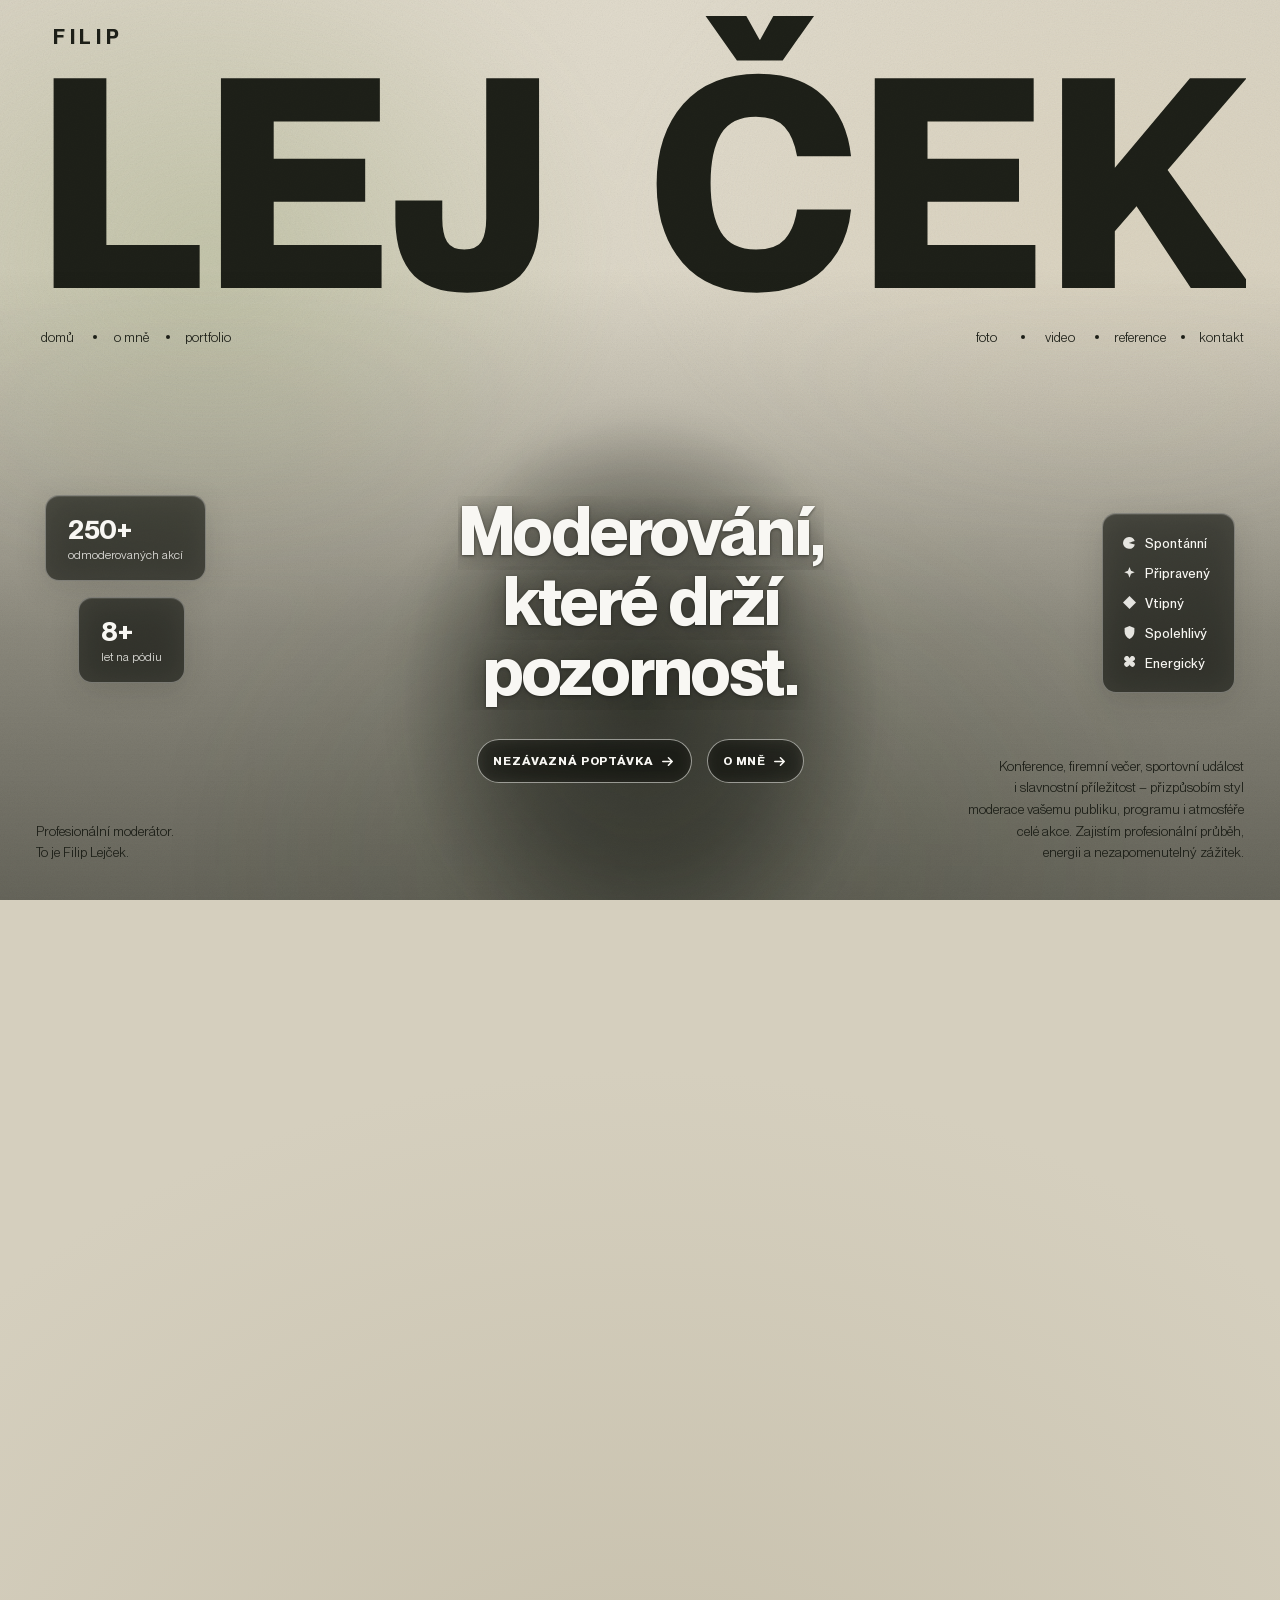
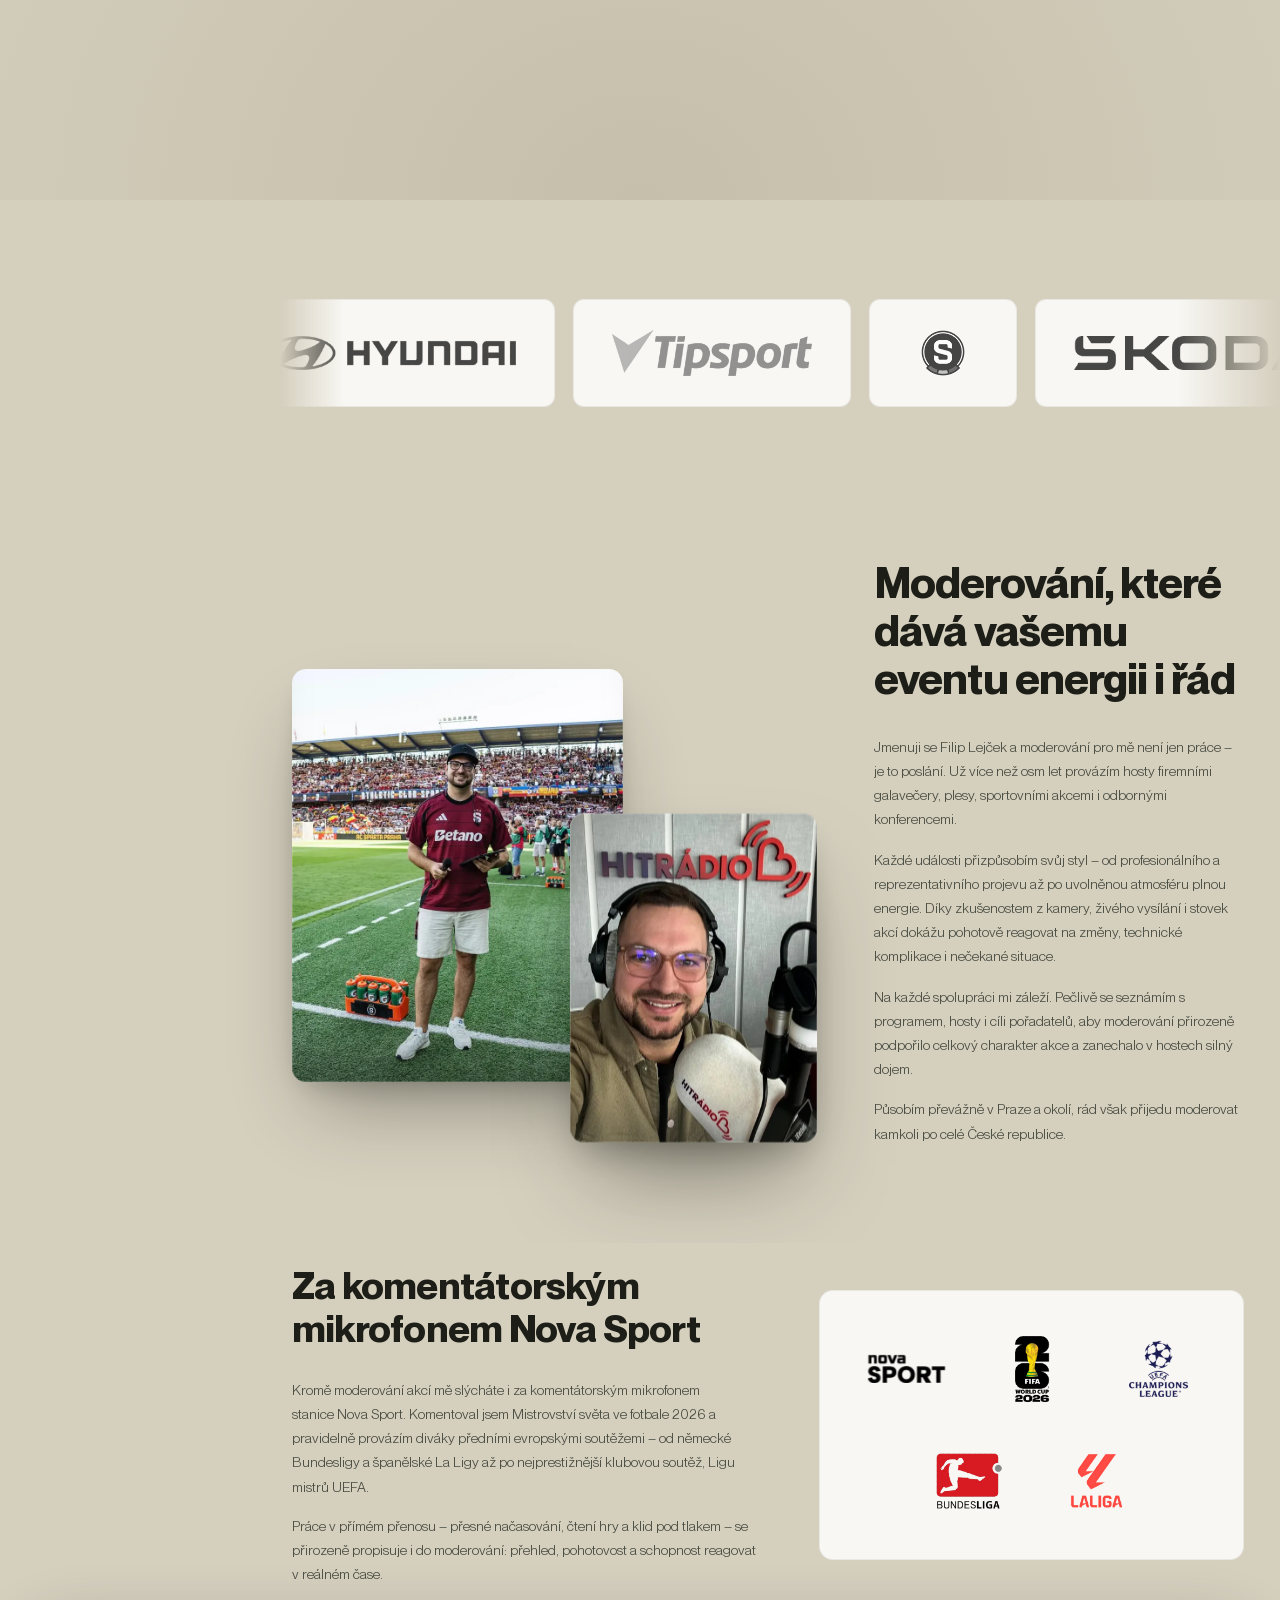
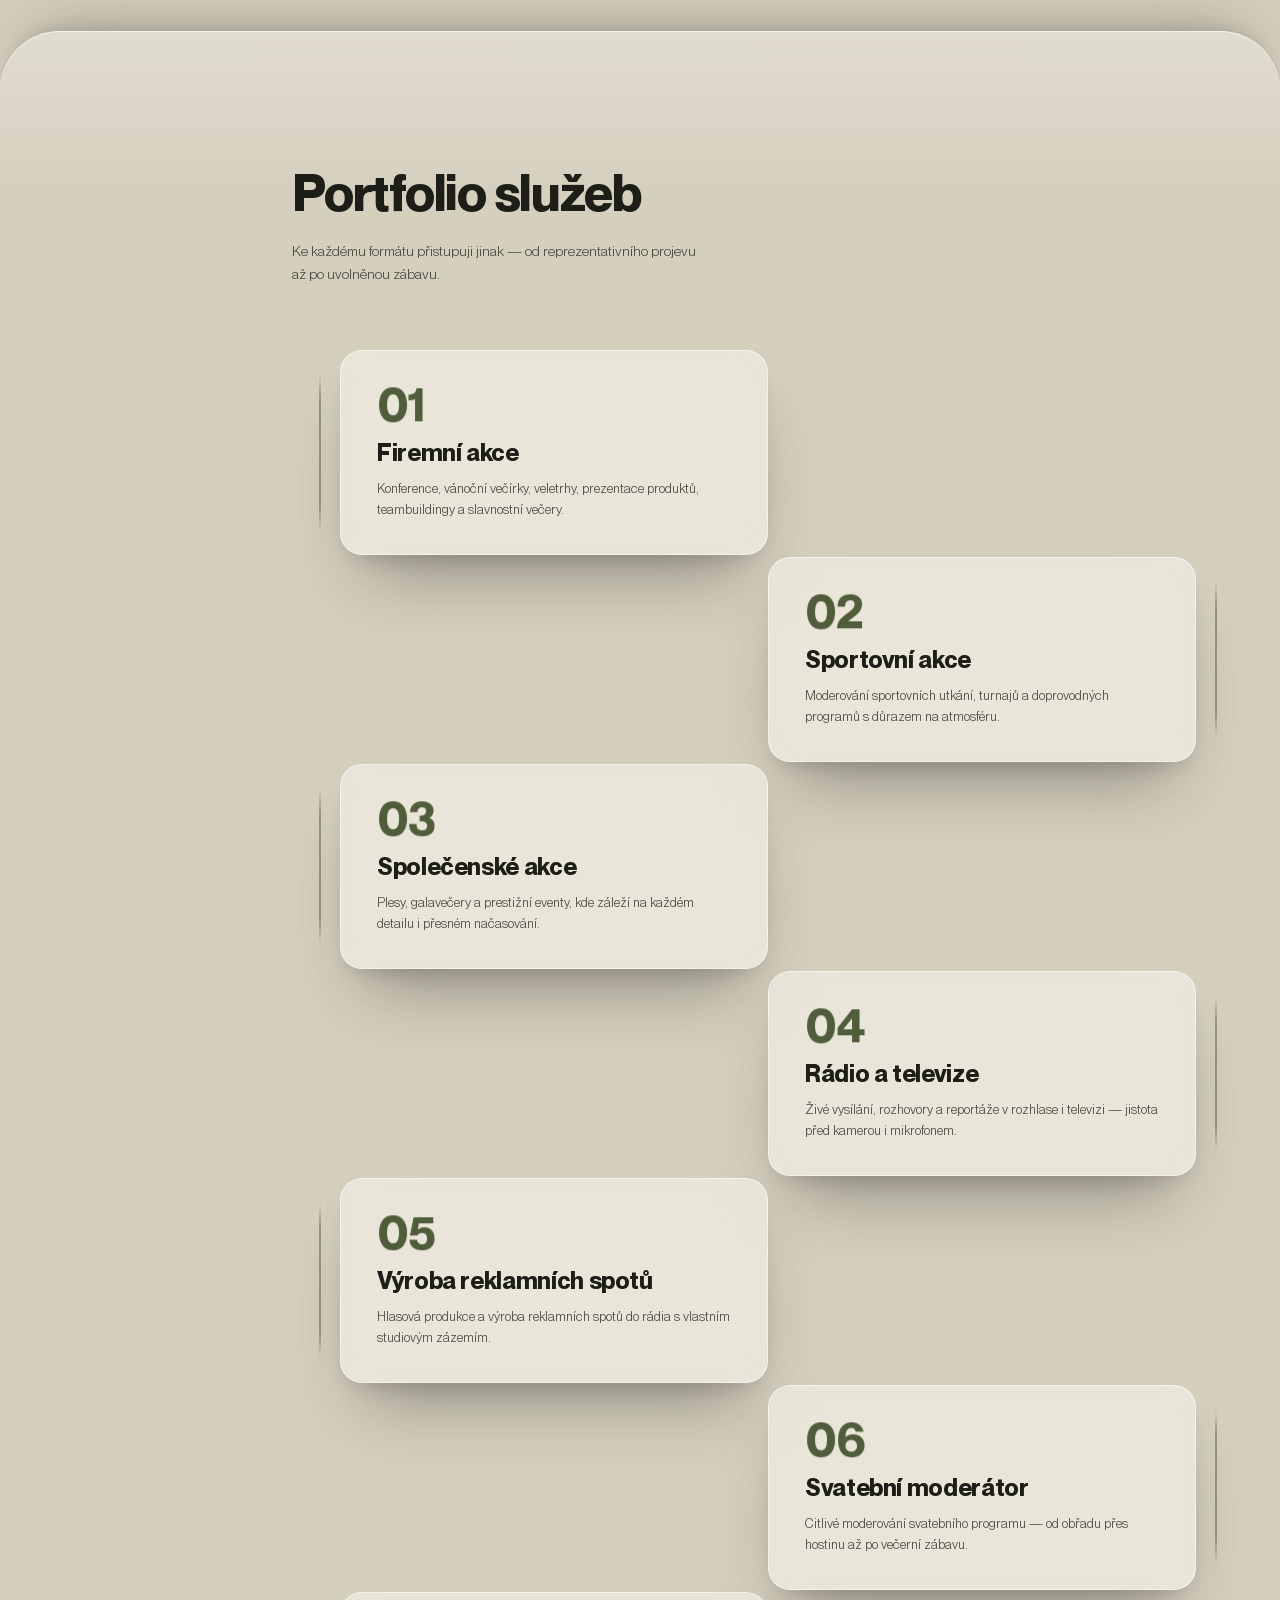
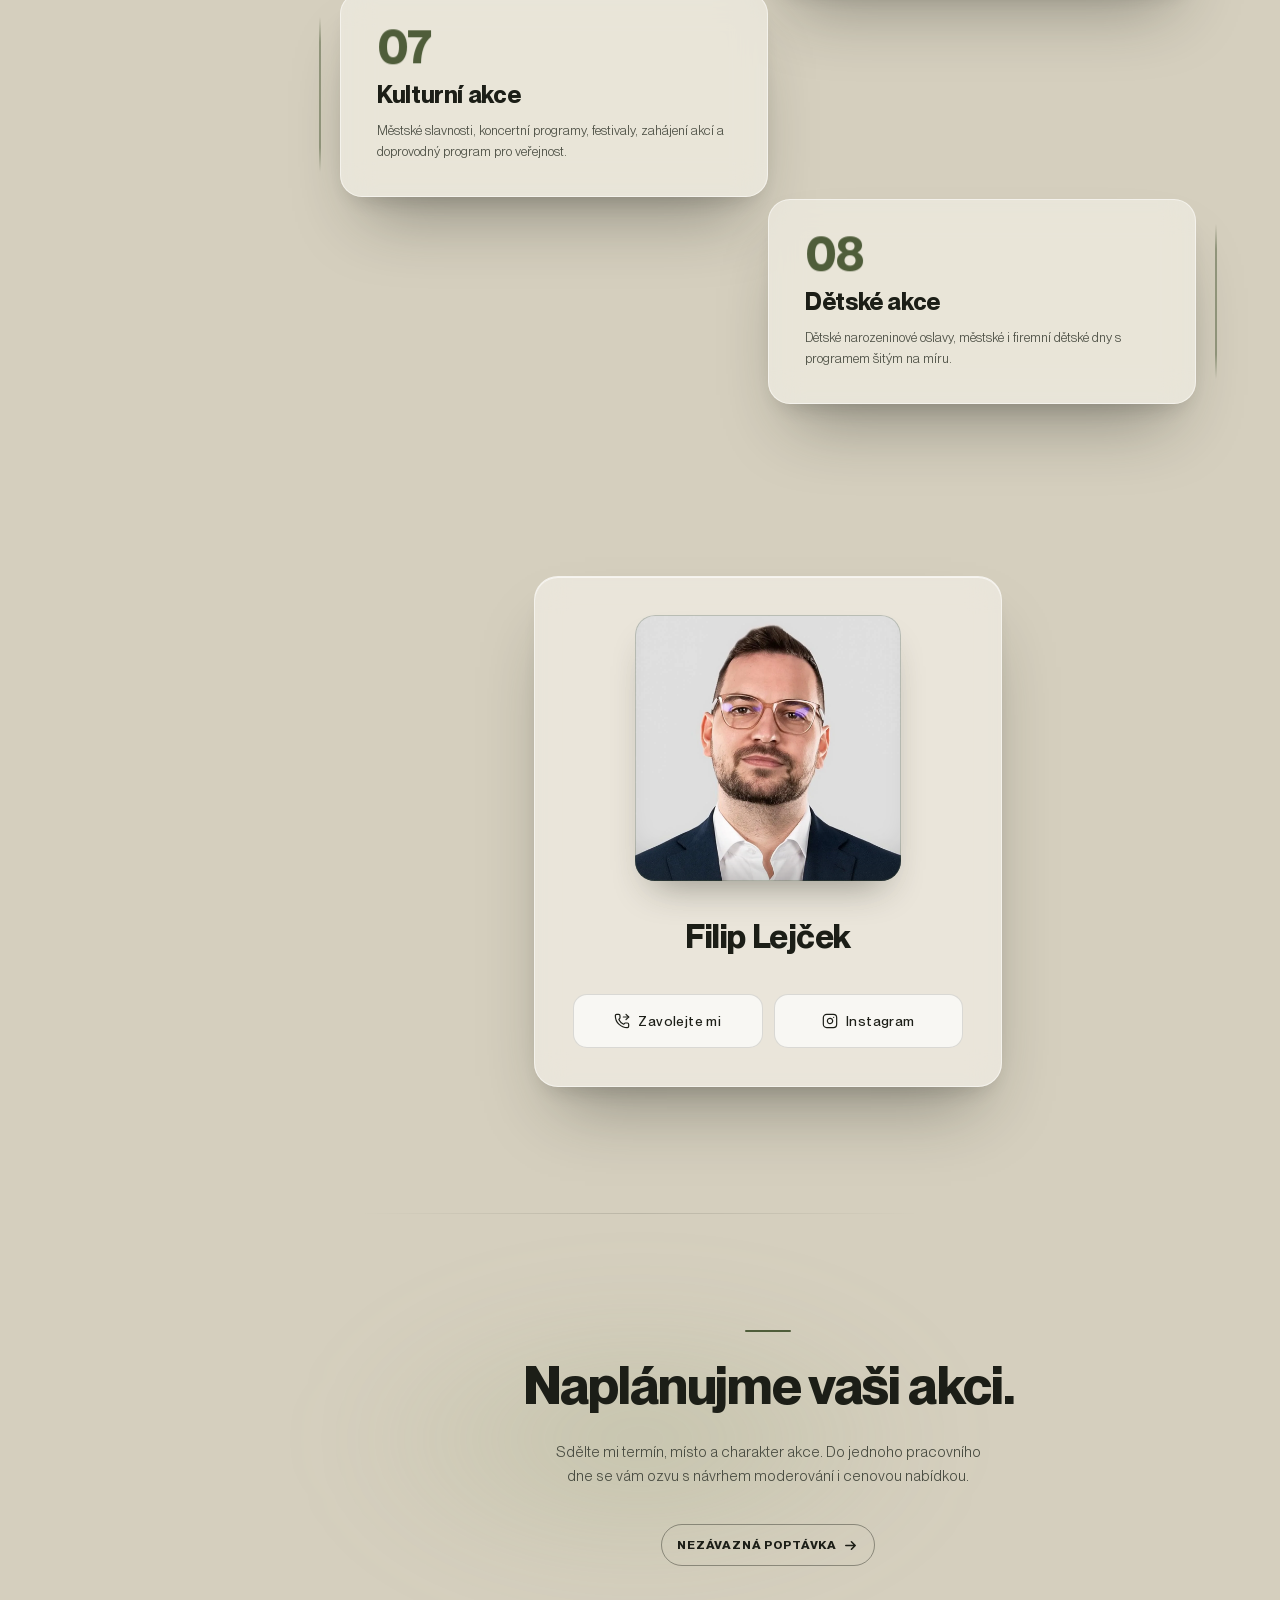
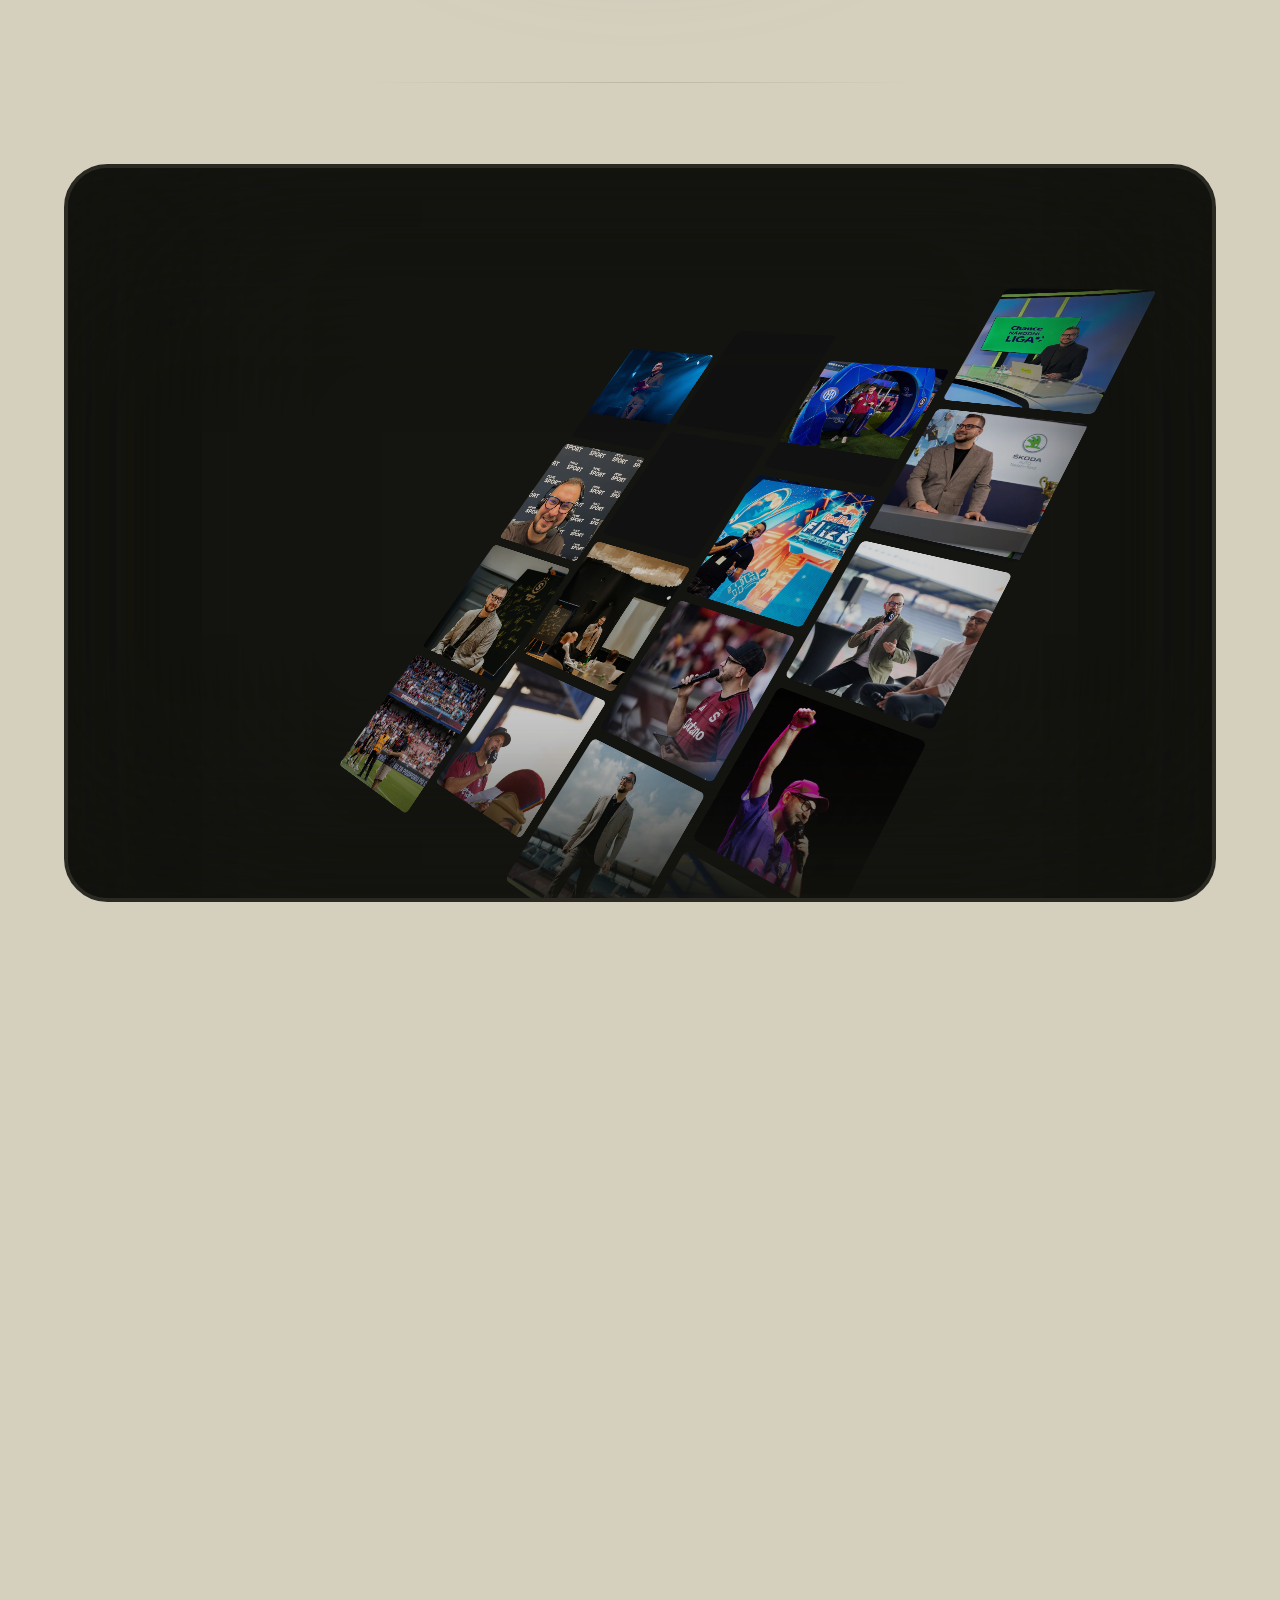
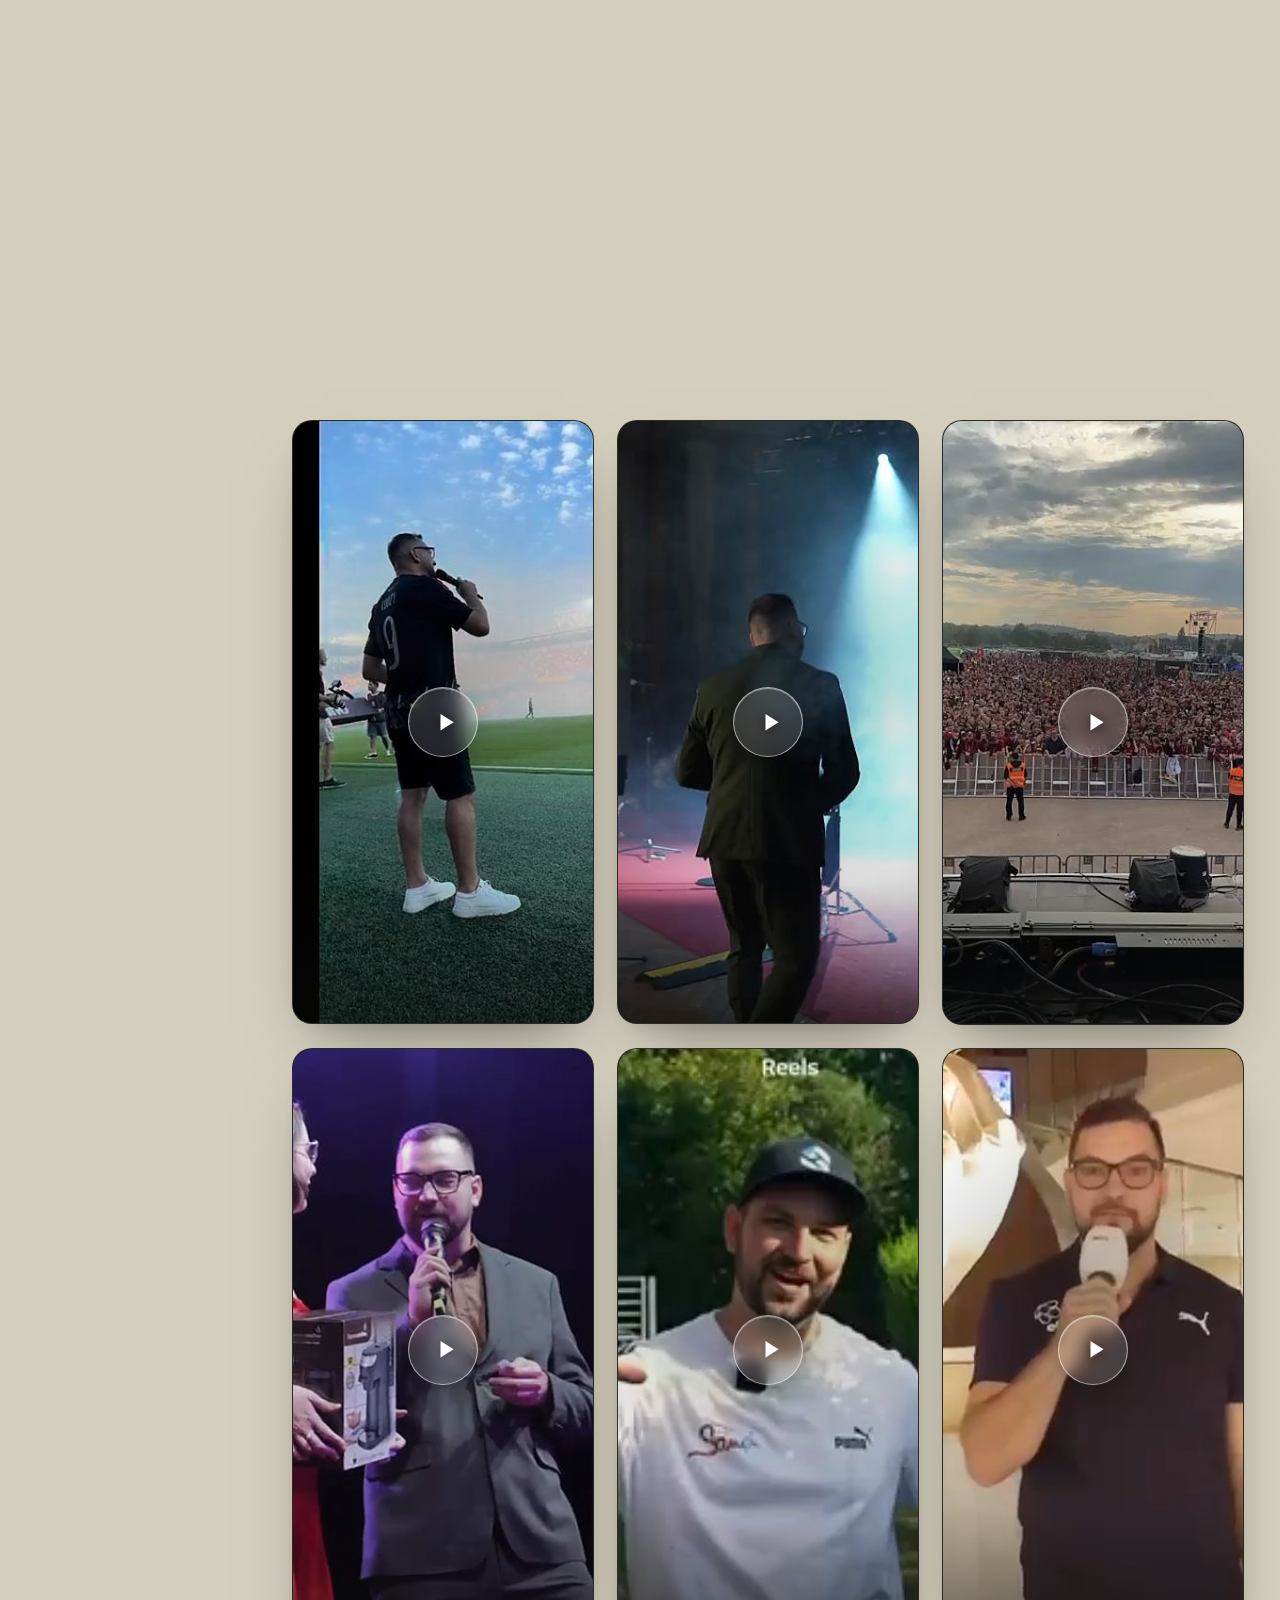
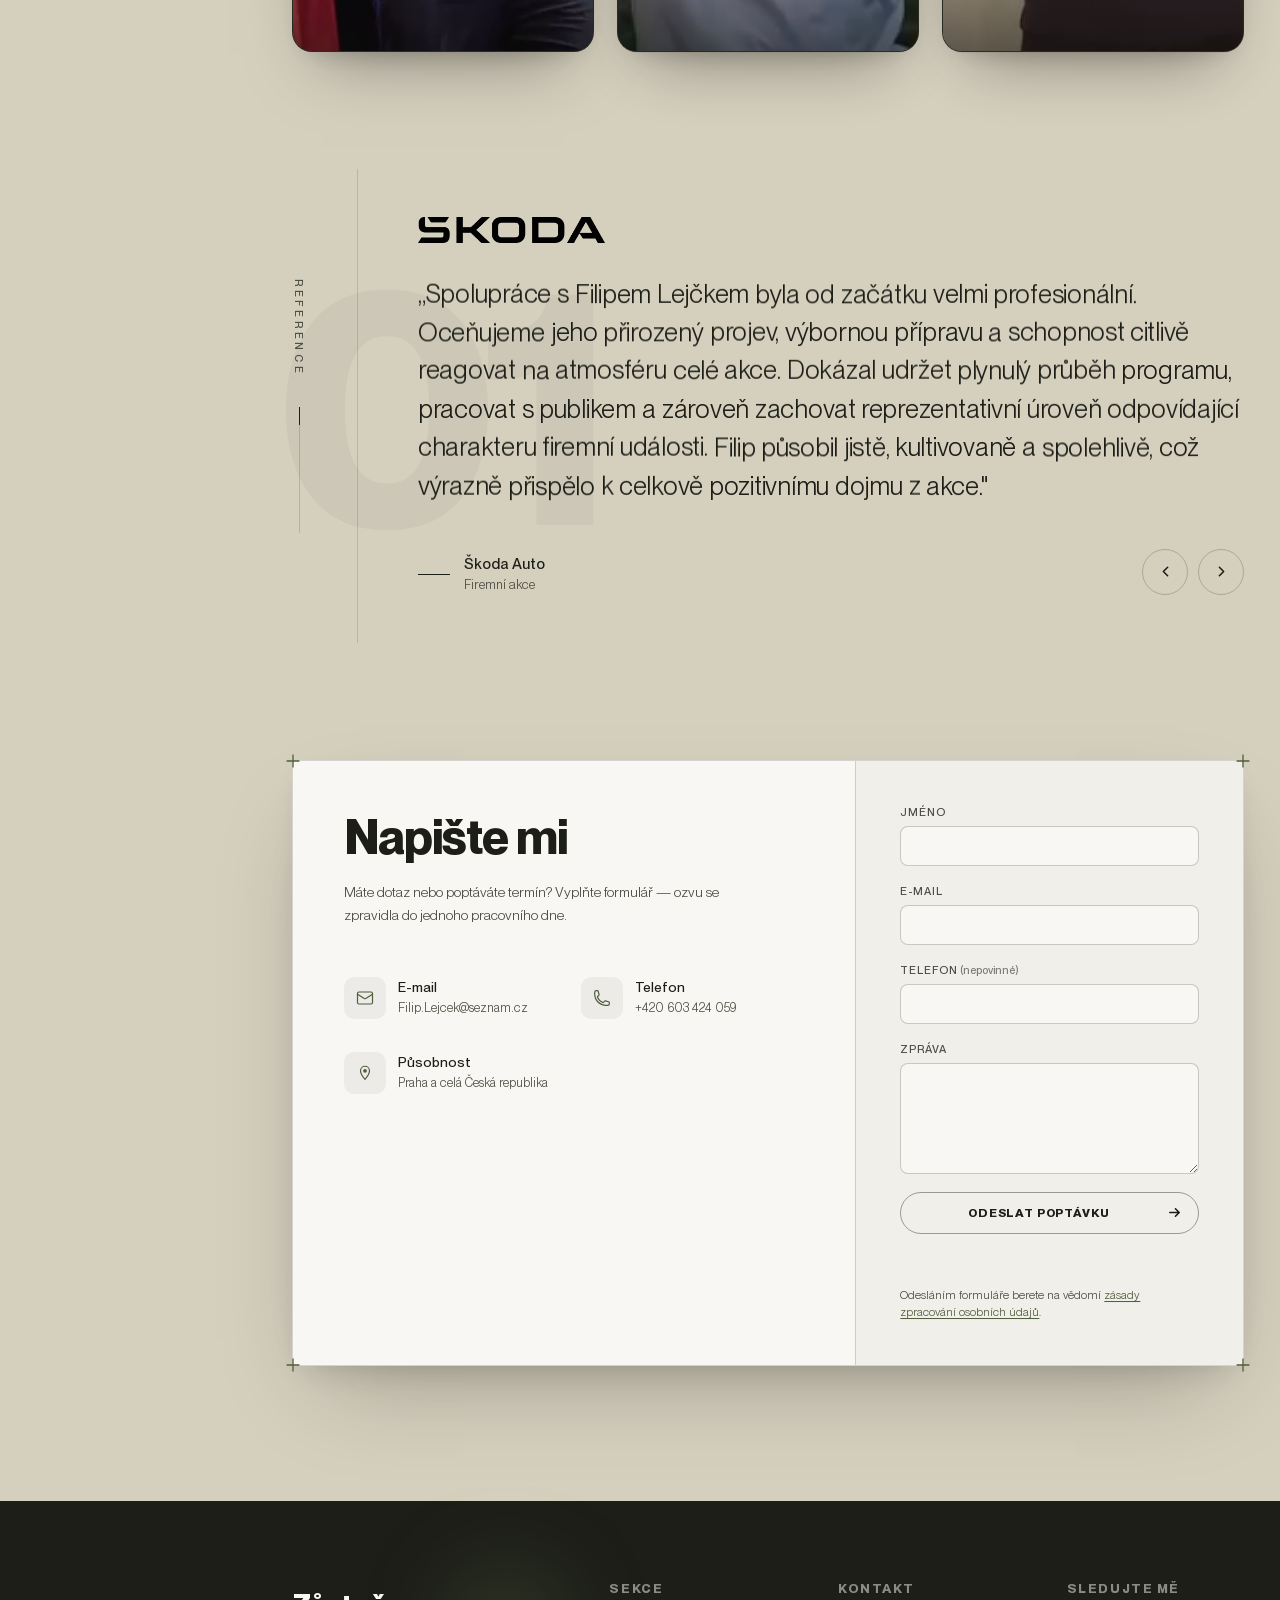
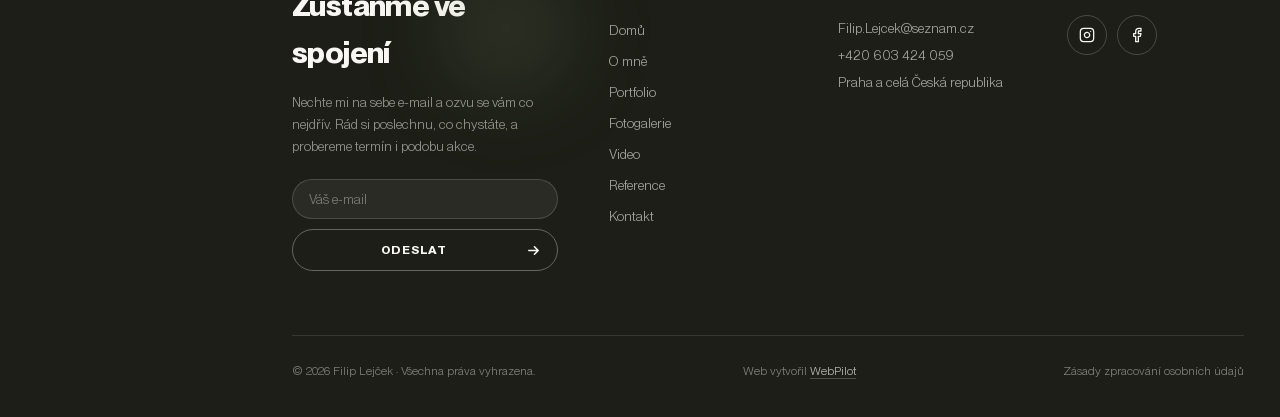
==== commit e58835ad: "Předlaunch: OG obrázek, 404 stránka, komprese videí, GDPR/Formspark Blokery z auditu: - img/og-image" ====
--- a/index.html
+++ b/index.html
@@ -29,7 +29,7 @@
 <link rel="preload" as="font" type="font/woff2" href="fonts/pp-neue-montreal-bold.woff2" crossorigin>
 <link rel="preload" as="font" type="font/woff2" href="fonts/pp-neue-montreal-book.woff2" crossorigin>
 <link rel="preload" as="font" type="font/woff2" href="fonts/pp-neue-montreal-medium.woff2" crossorigin>
-<link rel="stylesheet" href="css/style.css?v=162">
+<link rel="stylesheet" href="css/style.css?v=163">
 
 <script type="application/ld+json">
 {
@@ -129,7 +129,7 @@
       </div>
     </div>
 
-    <!-- e-mail: zástupná adresa, nahraď skutečnou (jen tady) -->
+    <!-- rychlý kontakt — klik zkopíruje e-mail do schránky -->
     <button type="button" class="rail__email" aria-label="Zkopírovat e-mail do schránky">
       <span class="rail__email-addr">Filip.Lejcek@seznam.cz</span>
       <svg class="rail__email-copy" viewBox="0 0 14 14" fill="none" stroke="currentColor" stroke-width="1.3" stroke-linecap="round" stroke-linejoin="round" aria-hidden="true"><rect x="4.6" y="4.6" width="7.9" height="7.9" rx="1.4"/><path d="M9.4 1.5H2.6a1 1 0 0 0-1 1v6.8"/></svg>
@@ -580,7 +580,7 @@
 
     <article class="videos__item">
       <div class="vplayer" data-vplayer>
-        <video class="vplayer__video" preload="none" playsinline poster="video/poster-1.jpg?v=3" src="video/video-1.mp4#t=0.1"></video>
+        <video class="vplayer__video" preload="none" playsinline poster="video/poster-1.jpg?v=3" src="video/video-1.mp4?v=2#t=0.1"></video>
         <button class="vplayer__big" type="button" aria-label="Přehrát">
           <svg viewBox="0 0 24 24" fill="currentColor" aria-hidden="true"><path d="M8 5v14l11-7z"/></svg>
         </button>
@@ -615,7 +615,7 @@
 
     <article class="videos__item">
       <div class="vplayer" data-vplayer>
-        <video class="vplayer__video" preload="none" playsinline poster="video/poster-2.jpg?v=3" src="video/video-2.mp4#t=0.1"></video>
+        <video class="vplayer__video" preload="none" playsinline poster="video/poster-2.jpg?v=3" src="video/video-2.mp4?v=2#t=0.1"></video>
         <button class="vplayer__big" type="button" aria-label="Přehrát">
           <svg viewBox="0 0 24 24" fill="currentColor" aria-hidden="true"><path d="M8 5v14l11-7z"/></svg>
         </button>
@@ -650,7 +650,7 @@
 
     <article class="videos__item">
       <div class="vplayer" data-vplayer>
-        <video class="vplayer__video" preload="none" playsinline poster="video/poster-3.jpg?v=3" src="video/video-3.mp4#t=0.1"></video>
+        <video class="vplayer__video" preload="none" playsinline poster="video/poster-3.jpg?v=3" src="video/video-3.mp4?v=2#t=0.1"></video>
         <button class="vplayer__big" type="button" aria-label="Přehrát">
           <svg viewBox="0 0 24 24" fill="currentColor" aria-hidden="true"><path d="M8 5v14l11-7z"/></svg>
         </button>
@@ -685,7 +685,7 @@
 
     <article class="videos__item">
       <div class="vplayer" data-vplayer>
-        <video class="vplayer__video" preload="none" playsinline poster="video/poster-4.jpg?v=3" src="video/video-4.mp4#t=0.1"></video>
+        <video class="vplayer__video" preload="none" playsinline poster="video/poster-4.jpg?v=3" src="video/video-4.mp4?v=2#t=0.1"></video>
         <button class="vplayer__big" type="button" aria-label="Přehrát">
           <svg viewBox="0 0 24 24" fill="currentColor" aria-hidden="true"><path d="M8 5v14l11-7z"/></svg>
         </button>
@@ -720,7 +720,7 @@
 
     <article class="videos__item">
       <div class="vplayer" data-vplayer>
-        <video class="vplayer__video" preload="none" playsinline poster="video/poster-5.jpg?v=3" src="video/video-5.mp4#t=0.1"></video>
+        <video class="vplayer__video" preload="none" playsinline poster="video/poster-5.jpg?v=3" src="video/video-5.mp4?v=2#t=0.1"></video>
         <button class="vplayer__big" type="button" aria-label="Přehrát">
           <svg viewBox="0 0 24 24" fill="currentColor" aria-hidden="true"><path d="M8 5v14l11-7z"/></svg>
         </button>
@@ -755,7 +755,7 @@
 
     <article class="videos__item">
       <div class="vplayer" data-vplayer>
-        <video class="vplayer__video" preload="none" playsinline poster="video/poster-6.jpg?v=3" src="video/video-6.mp4#t=0.1"></video>
+        <video class="vplayer__video" preload="none" playsinline poster="video/poster-6.jpg?v=3" src="video/video-6.mp4?v=2#t=0.1"></video>
         <button class="vplayer__big" type="button" aria-label="Přehrát">
           <svg viewBox="0 0 24 24" fill="currentColor" aria-hidden="true"><path d="M8 5v14l11-7z"/></svg>
         </button>
--- a/css/style.css
+++ b/css/style.css
@@ -3515,6 +3515,49 @@
 .legal__foot a{ color:inherit; }
 .legal__foot a:hover{ color:var(--olive); }
 
+/* ── Stránka 404 (Netlify servíruje /404.html na neznámé cesty) ── */
+.notfound{
+  max-width:640px;
+  margin:0 auto;
+  padding:clamp(48px,14vh,140px) var(--pad) clamp(64px,10vh,120px);
+  text-align:center;
+}
+.notfound__code{
+  font-family:var(--f-display);
+  font-weight:700;
+  font-size:clamp(4.5rem,18vw,9rem);
+  line-height:.9;
+  letter-spacing:-.03em;
+  color:var(--olive);
+}
+.notfound__title{
+  margin-top:clamp(10px,2vw,18px);
+  font-family:var(--f-display);
+  font-weight:700;
+  font-size:clamp(1.35rem,3.4vw,2rem);
+  letter-spacing:-.018em;
+  color:var(--ink);
+}
+.notfound__text{
+  margin-top:12px;
+  font-size:clamp(14px,1.1vw,15.5px);
+  line-height:1.6;
+  color:var(--ink-soft);
+}
+.notfound__btn{
+  display:inline-flex; align-items:center; gap:9px;
+  margin-top:clamp(22px,4vw,34px);
+  padding:13px 22px;
+  border-radius:var(--r-md);
+  background:var(--olive);
+  color:var(--cream);
+  font:600 14px/1 var(--f-display);
+  letter-spacing:.02em;
+  text-decoration:none;
+  transition:background-color var(--t-mid) var(--e-soft);
+}
+.notfound__btn:hover{ background:var(--olive-dk); }
+
 /* ══════════════════════════════════════════════════════════════
    8. Přístupnost — omezený pohyb
    ══════════════════════════════════════════════════════════════ */
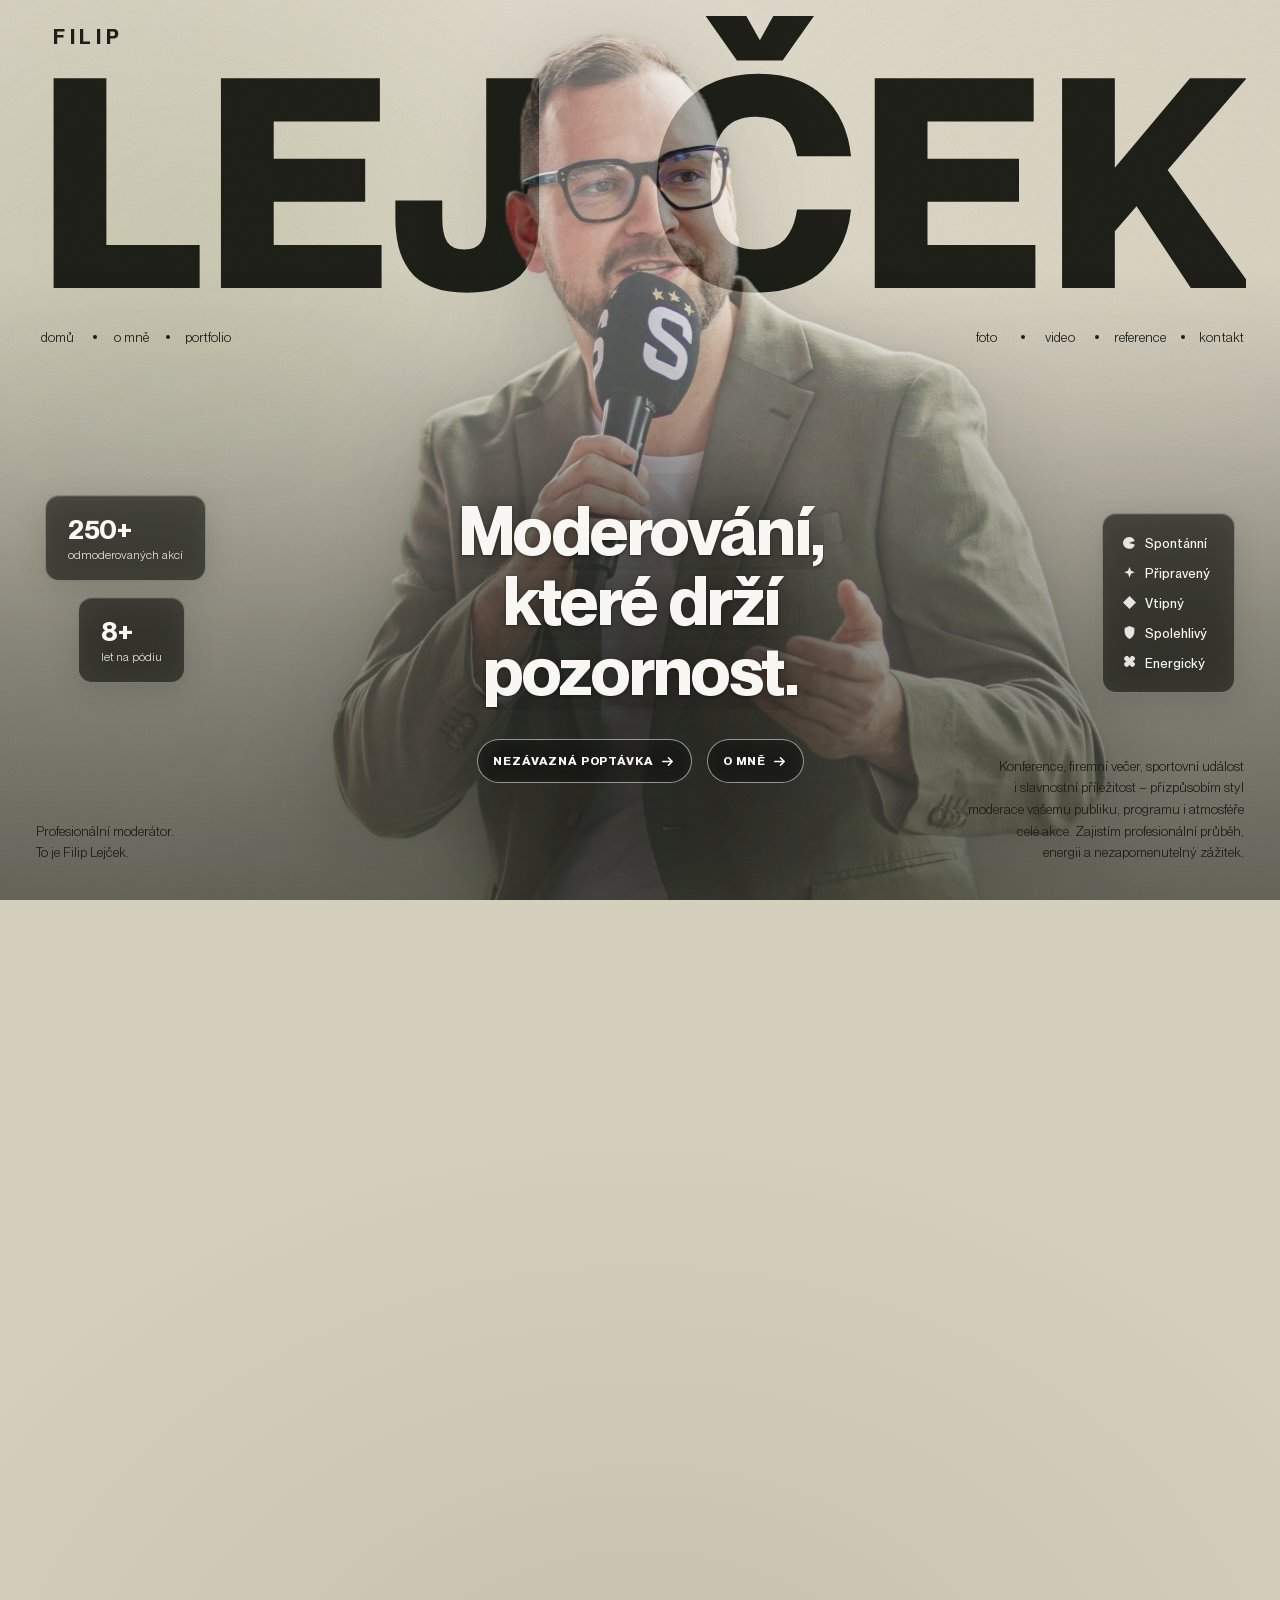
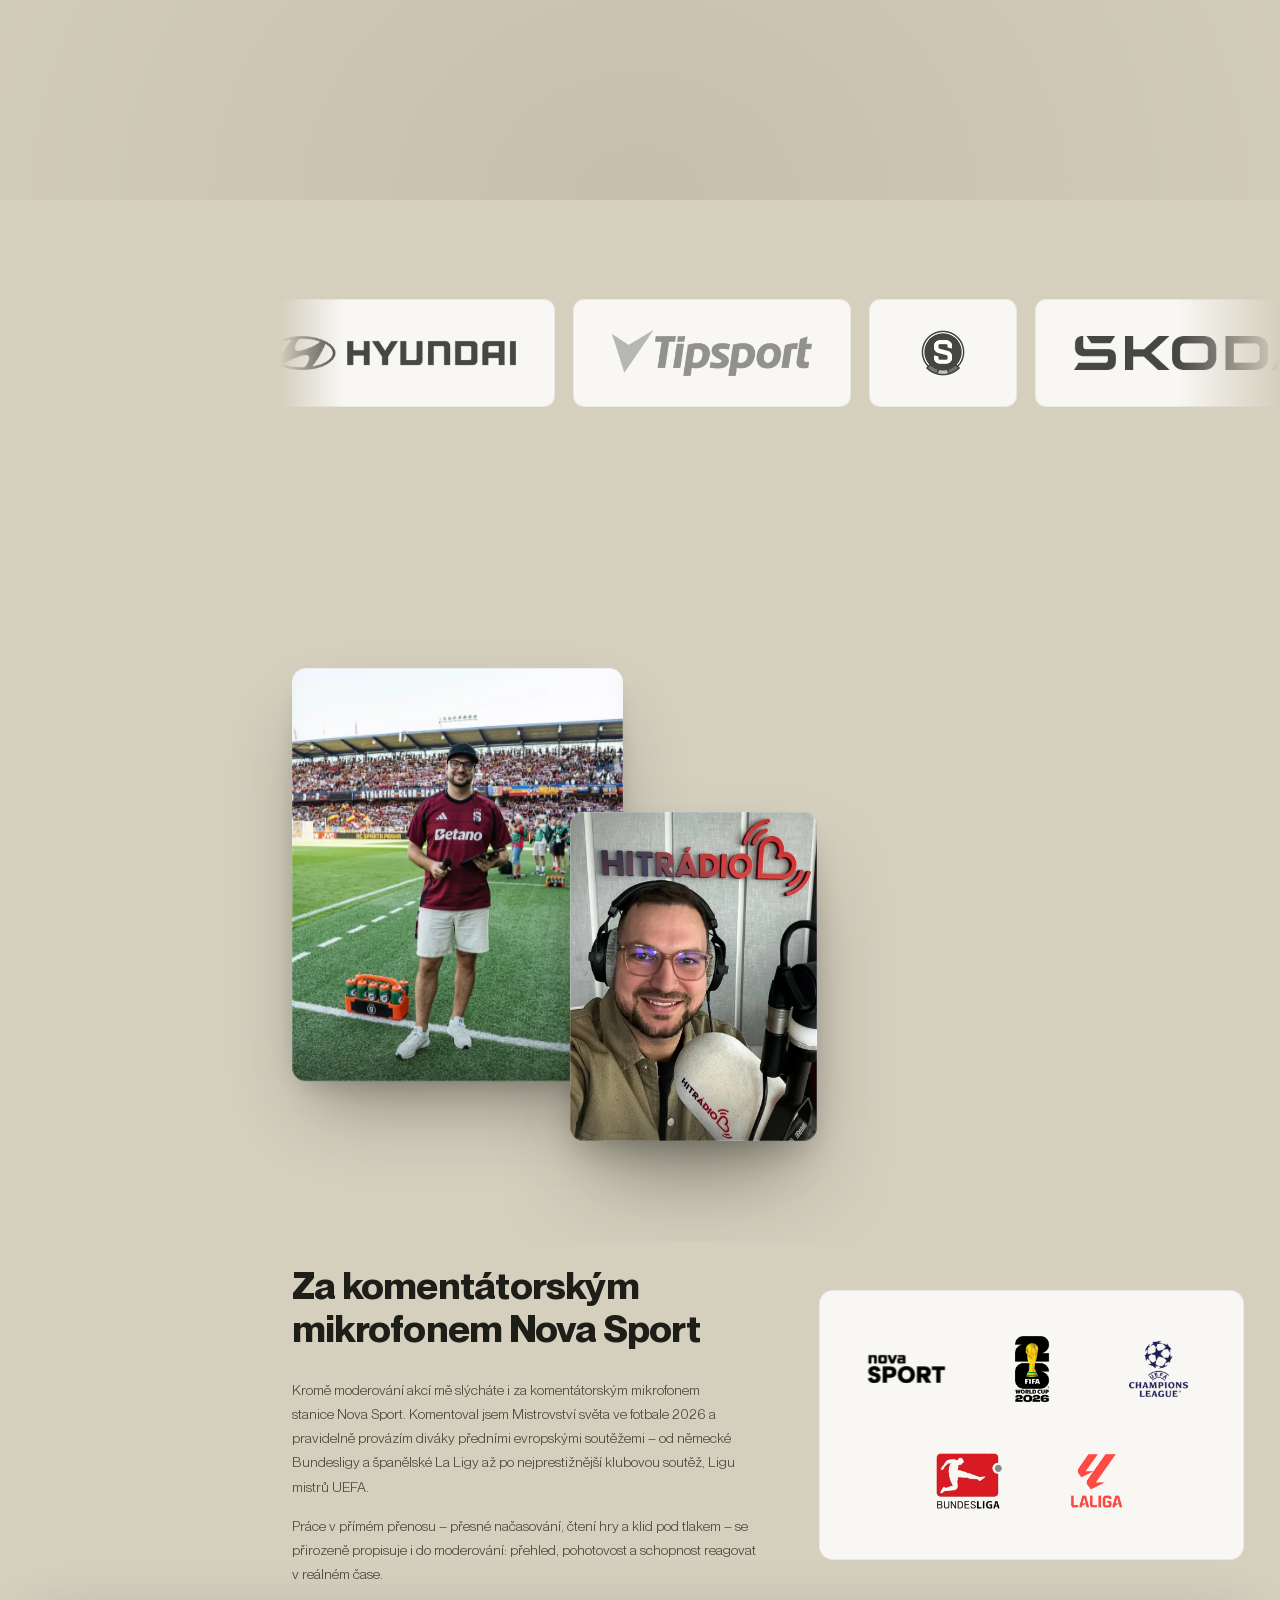
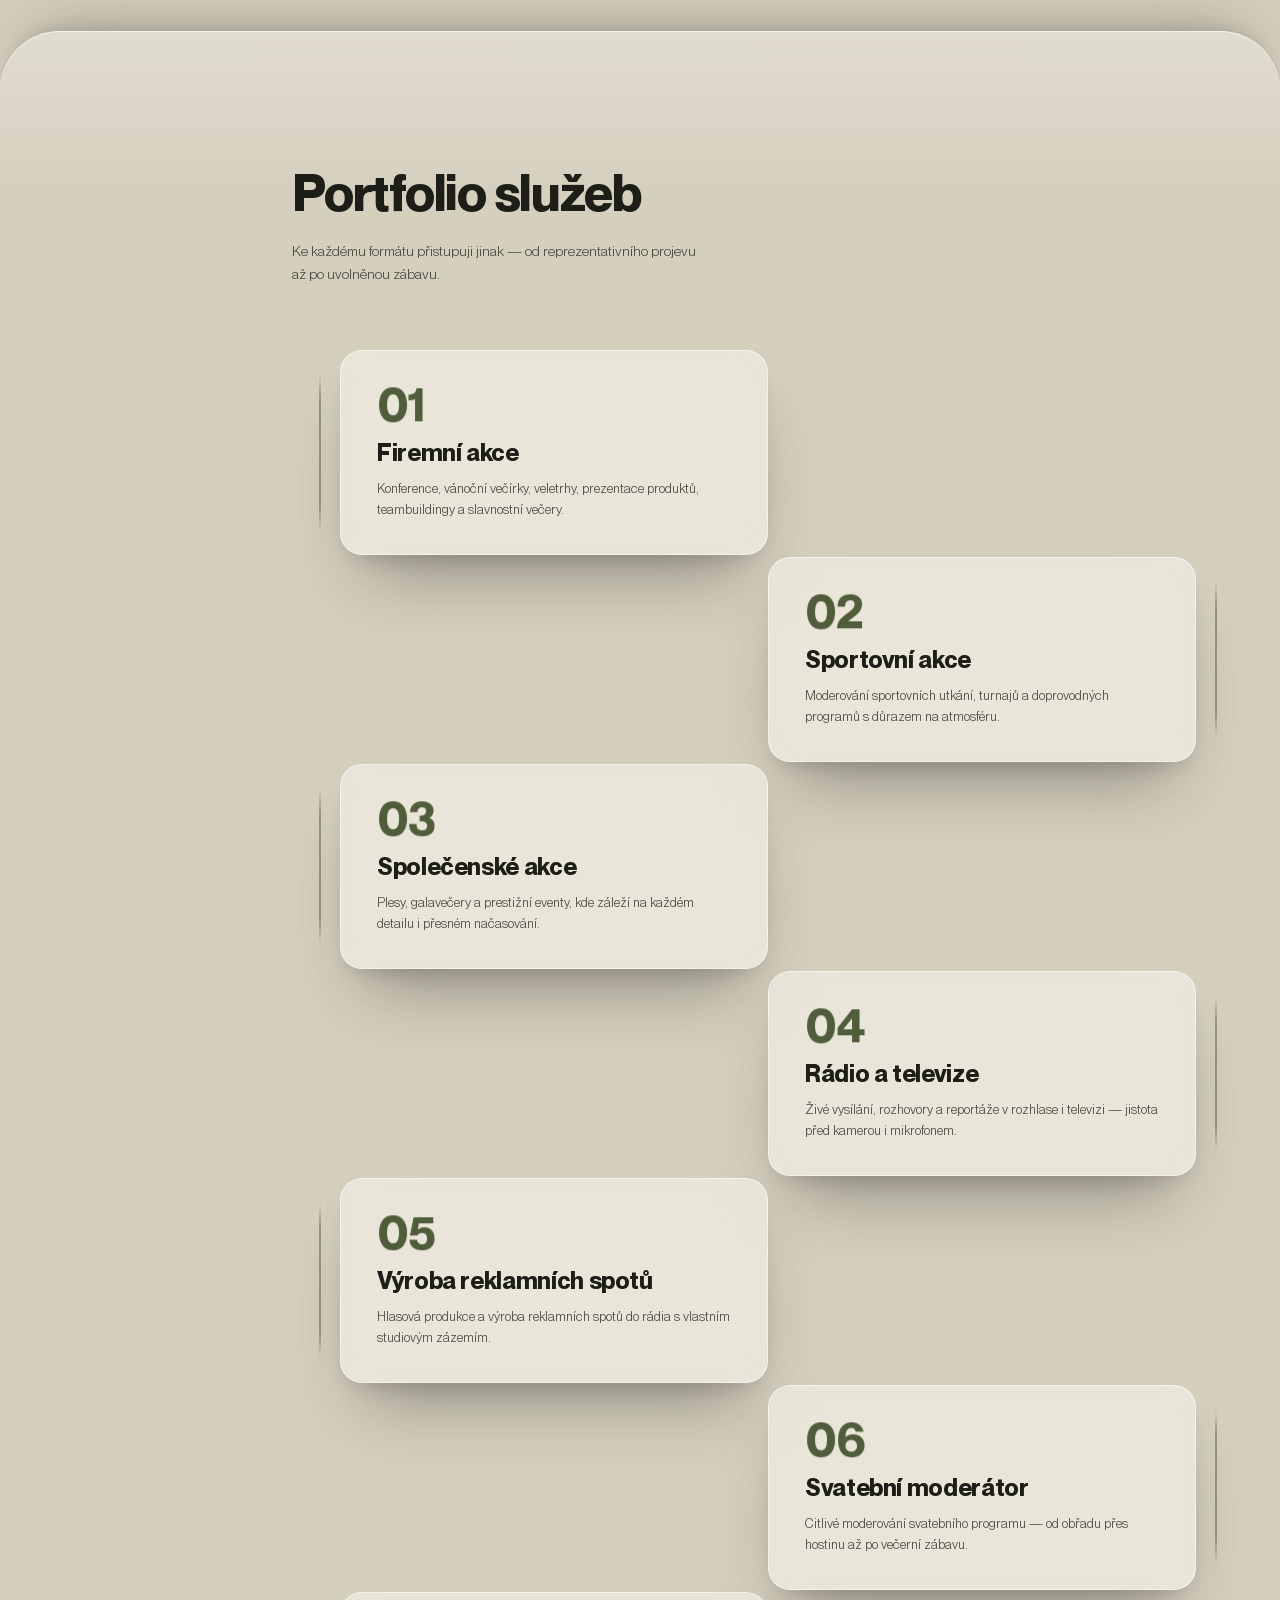
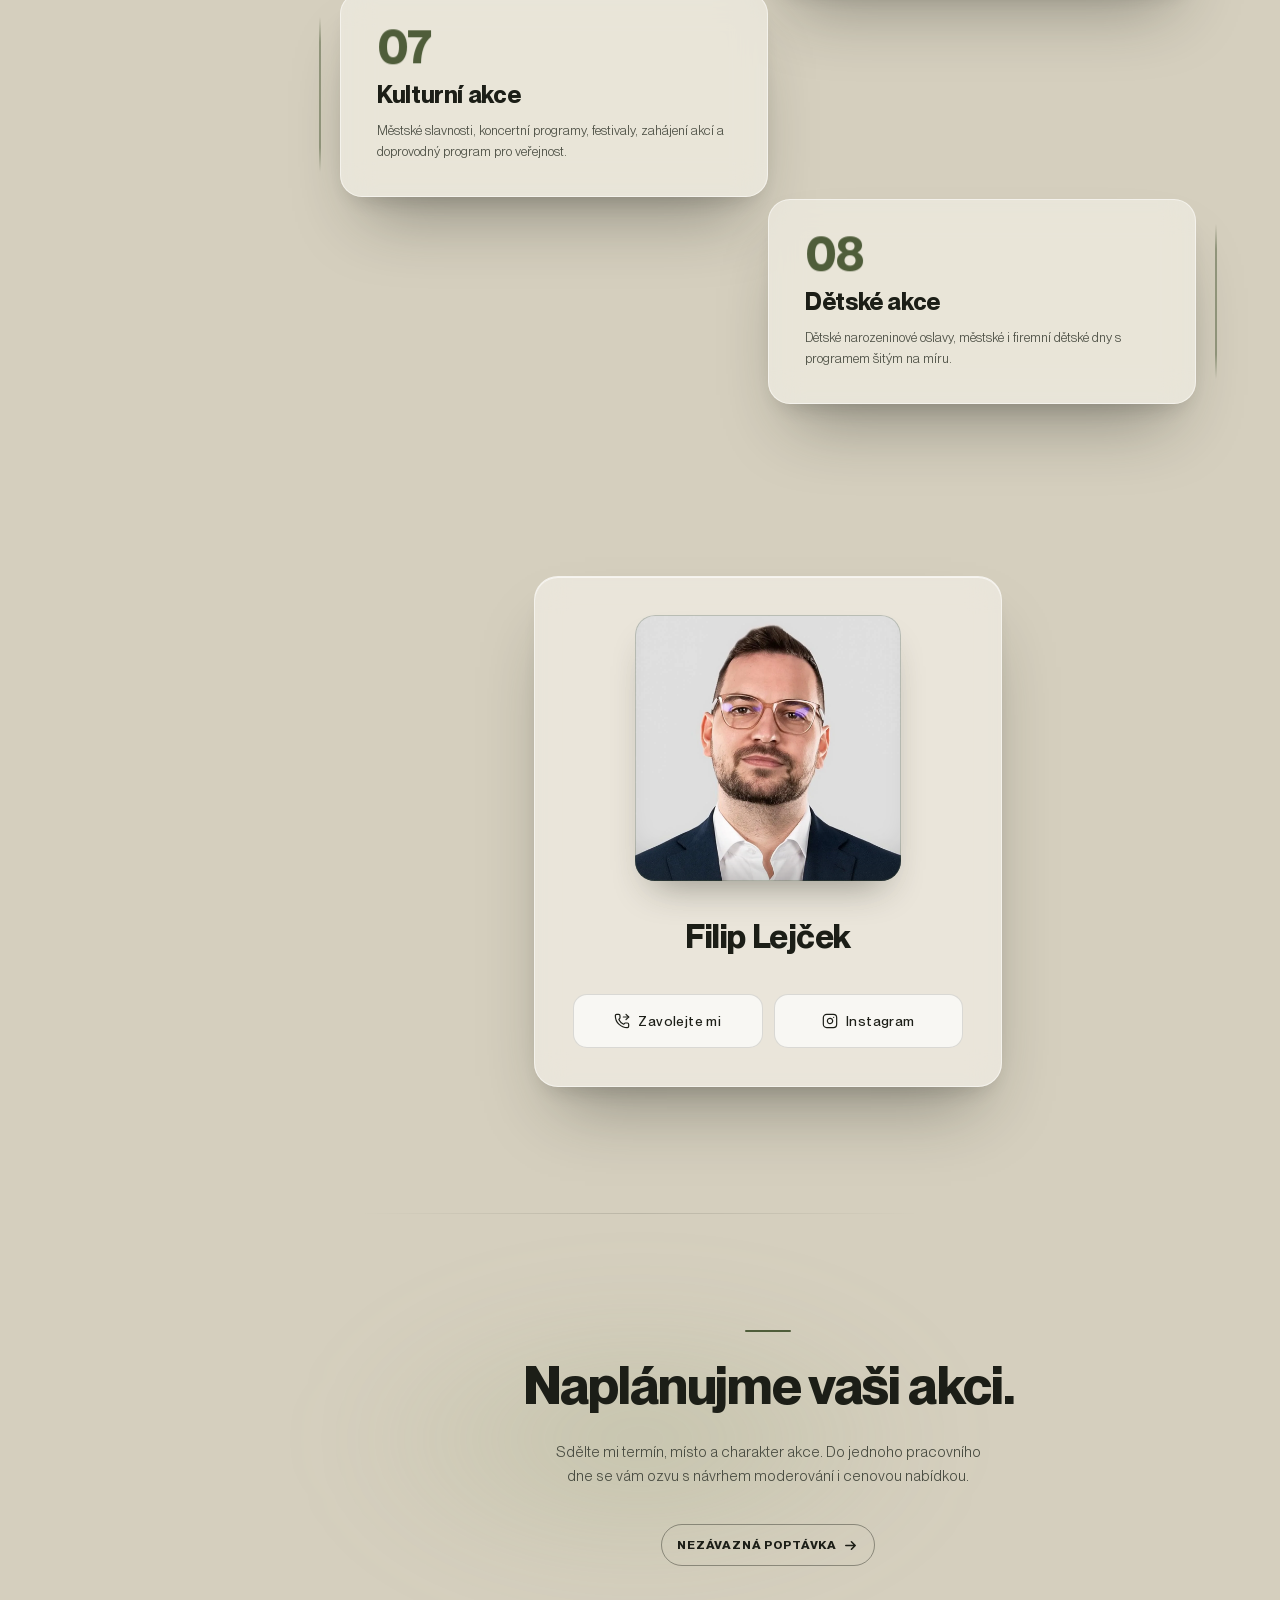
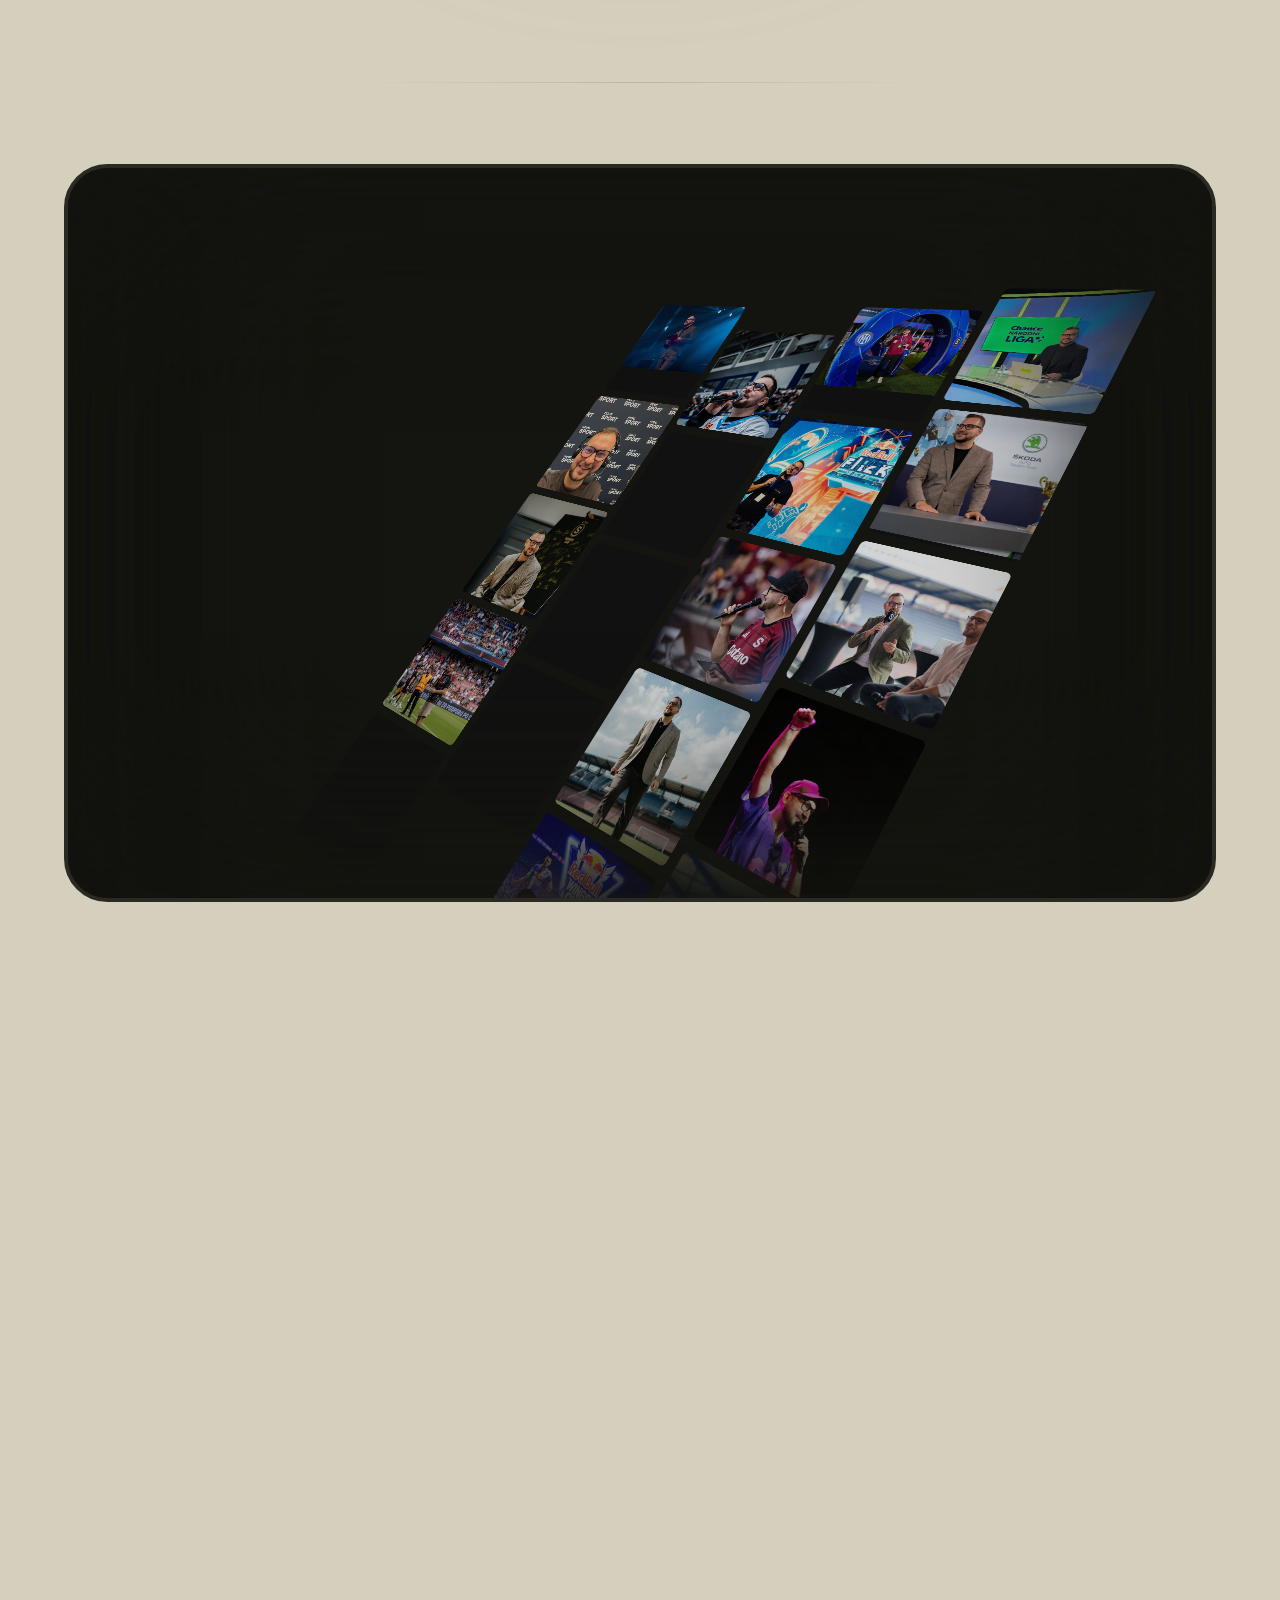
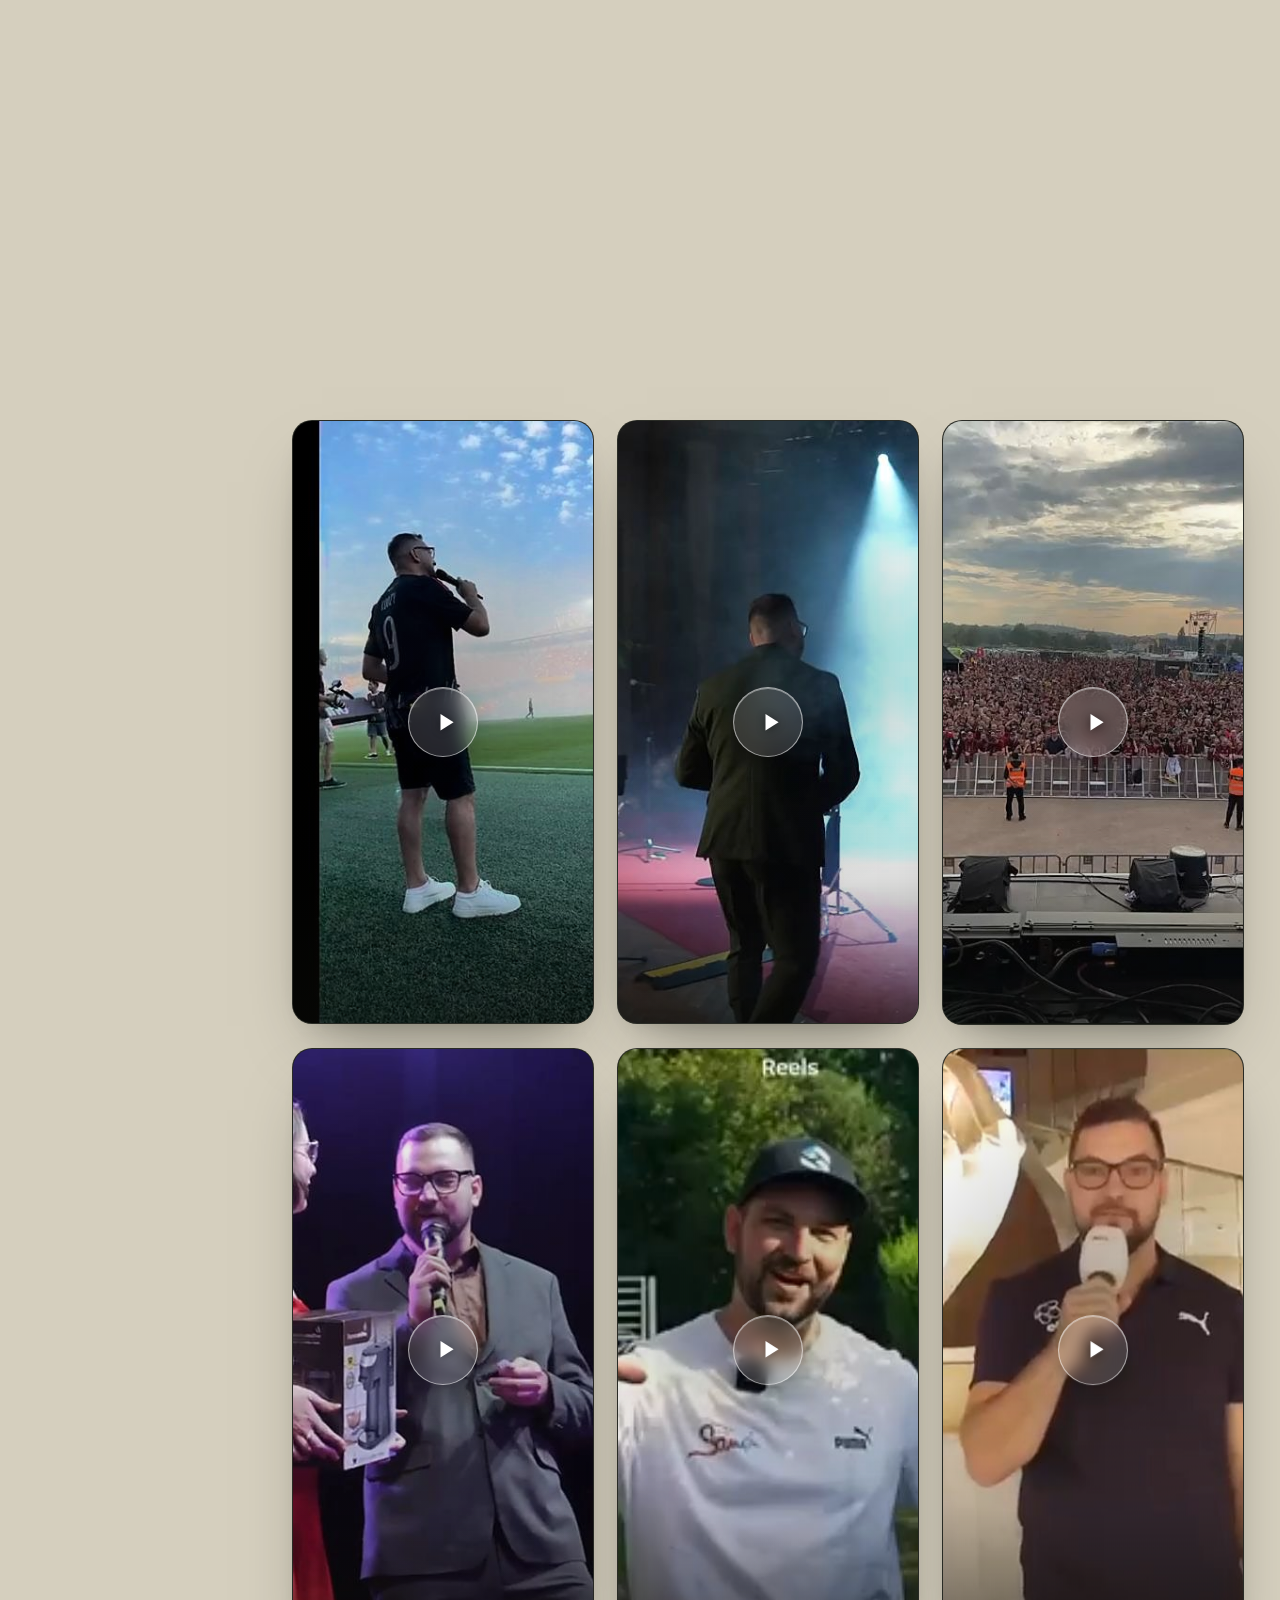
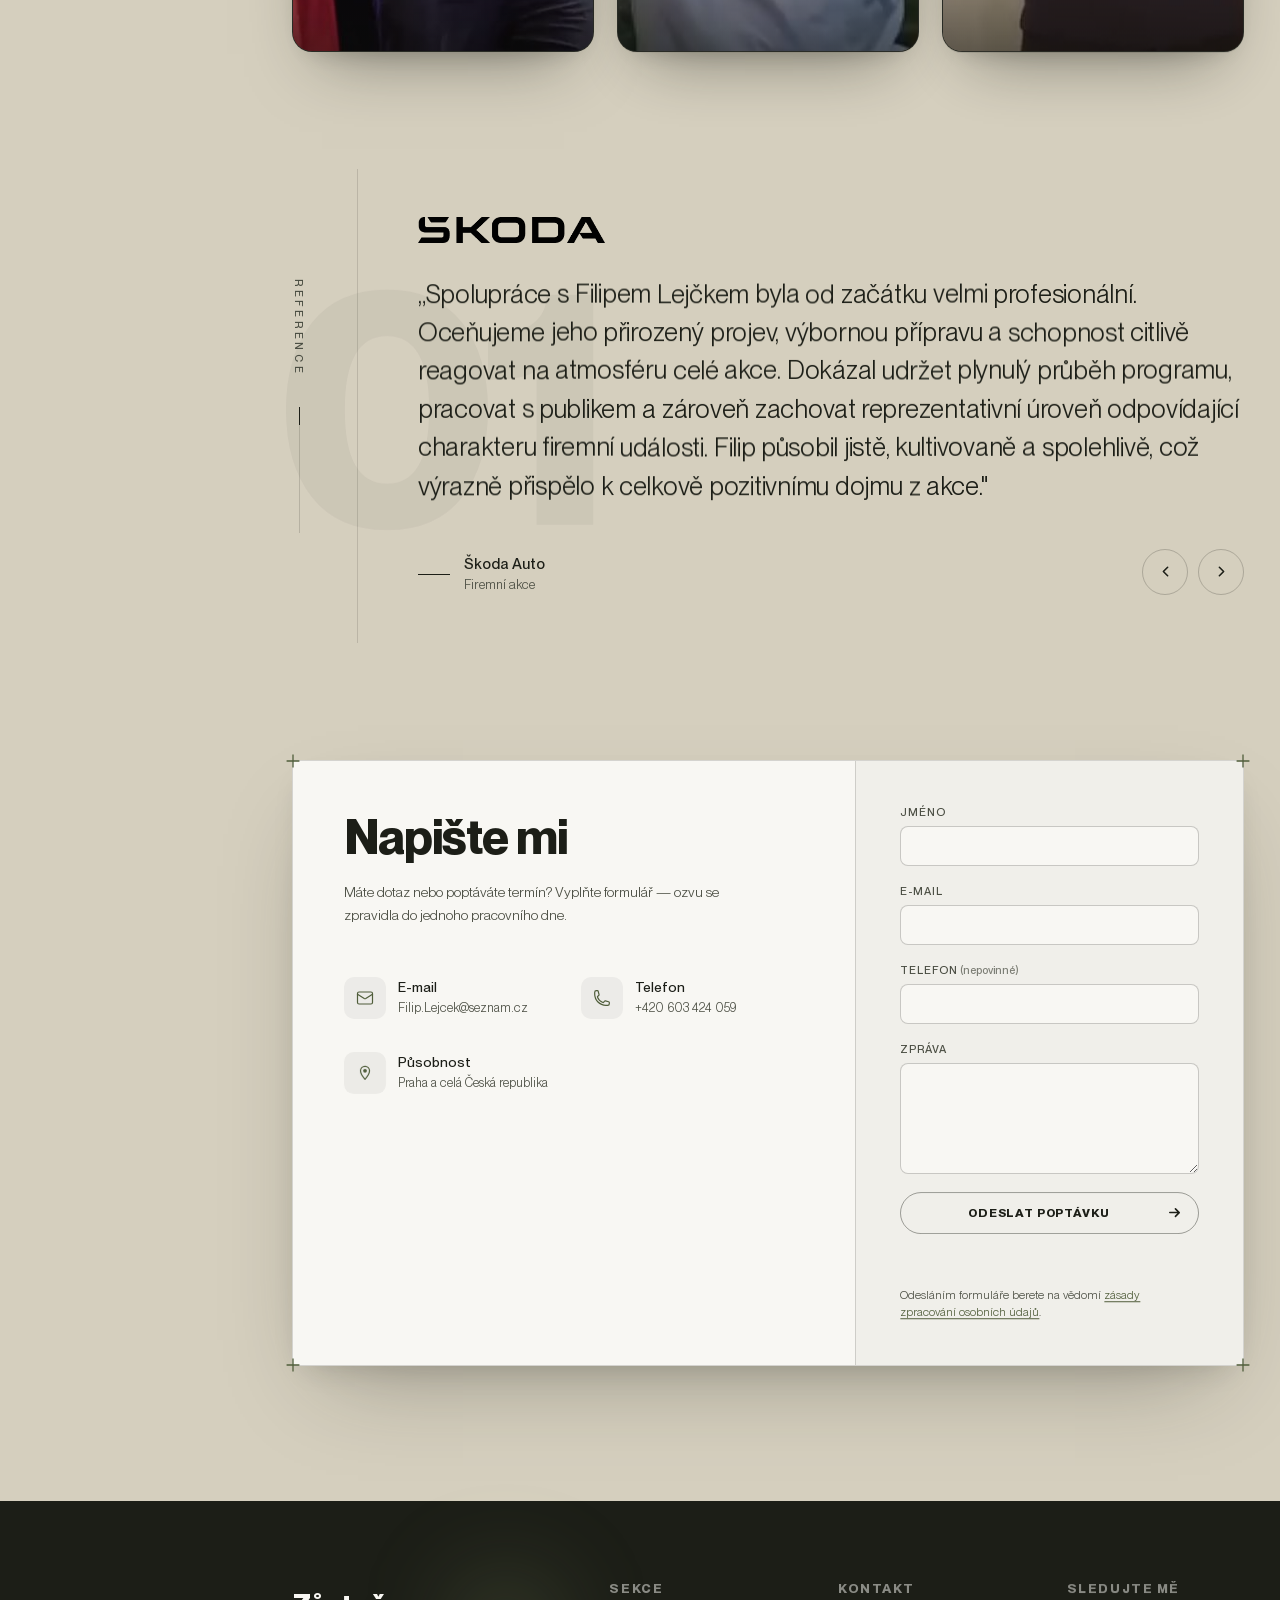
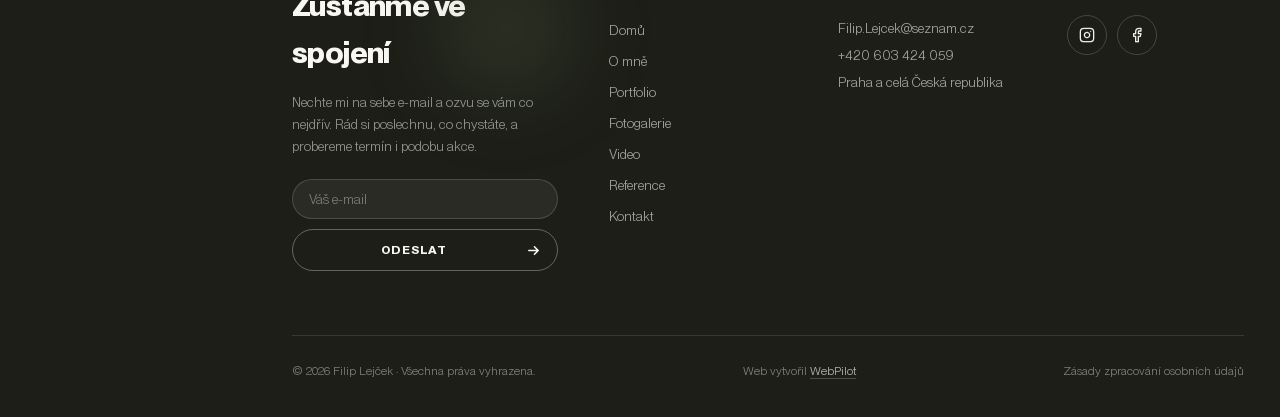
==== commit 95ab784e: "Přidat dvě fotky z Red Bull Wings Cup do galerie Co-Authored-By: Claude Sonnet 5 <noreply@anthropic." ====
--- a/index.html
+++ b/index.html
@@ -542,6 +542,7 @@
             <figure class="gallery__fig"><picture><source srcset="img/gallery/foto-05.webp" type="image/webp"><img src="img/gallery/foto-05.jpg" width="961" height="1280" alt="Filip Lejček ve studiu Nova Sport" loading="lazy" decoding="async"></picture></figure>
             <figure class="gallery__fig"><picture><source srcset="img/gallery/foto-09.webp" type="image/webp"><img src="img/gallery/foto-09.jpg" width="853" height="1280" alt="Filip Lejček na Sparta Business Clubu" loading="lazy" decoding="async"></picture></figure>
             <figure class="gallery__fig"><picture><source srcset="img/gallery/foto-13.webp" type="image/webp"><img src="img/gallery/foto-13.jpg" width="853" height="1280" alt="Filip Lejček před zápasem na stadionu Sparty" loading="lazy" decoding="async"></picture></figure>
+            <figure class="gallery__fig"><picture><source srcset="img/gallery/foto-18.webp" type="image/webp"><img src="img/gallery/foto-18.jpg" width="1280" height="854" alt="Filip Lejček moderuje Red Bull Wings Cup" loading="lazy" decoding="async"></picture></figure>
           </div>
 
           <div class="gallery__col" data-col="2">
@@ -556,6 +557,7 @@
             <figure class="gallery__fig"><picture><source srcset="img/gallery/foto-07.webp" type="image/webp"><img src="img/gallery/foto-07.jpg" width="1228" height="1280" alt="Filip Lejček na akci Red Bull Flick" loading="lazy" decoding="async"></picture></figure>
             <figure class="gallery__fig"><picture><source srcset="img/gallery/foto-11.webp" type="image/webp"><img src="img/gallery/foto-11.jpg" width="992" height="1082" alt="Filip Lejček s mikrofonem na stadionu Sparty" loading="lazy" decoding="async"></picture></figure>
             <figure class="gallery__fig"><picture><source srcset="img/gallery/foto-14.webp" type="image/webp"><img src="img/gallery/foto-14.jpg" width="853" height="1280" alt="Filip Lejček na trávníku stadionu Sparty" loading="lazy" decoding="async"></picture></figure>
+            <figure class="gallery__fig"><picture><source srcset="img/gallery/foto-19.webp" type="image/webp"><img src="img/gallery/foto-19.jpg" width="1022" height="1280" alt="Filip Lejček s mikrofonem na Red Bull Wings Cup" loading="lazy" decoding="async"></picture></figure>
           </div>
 
           <div class="gallery__col" data-col="4">
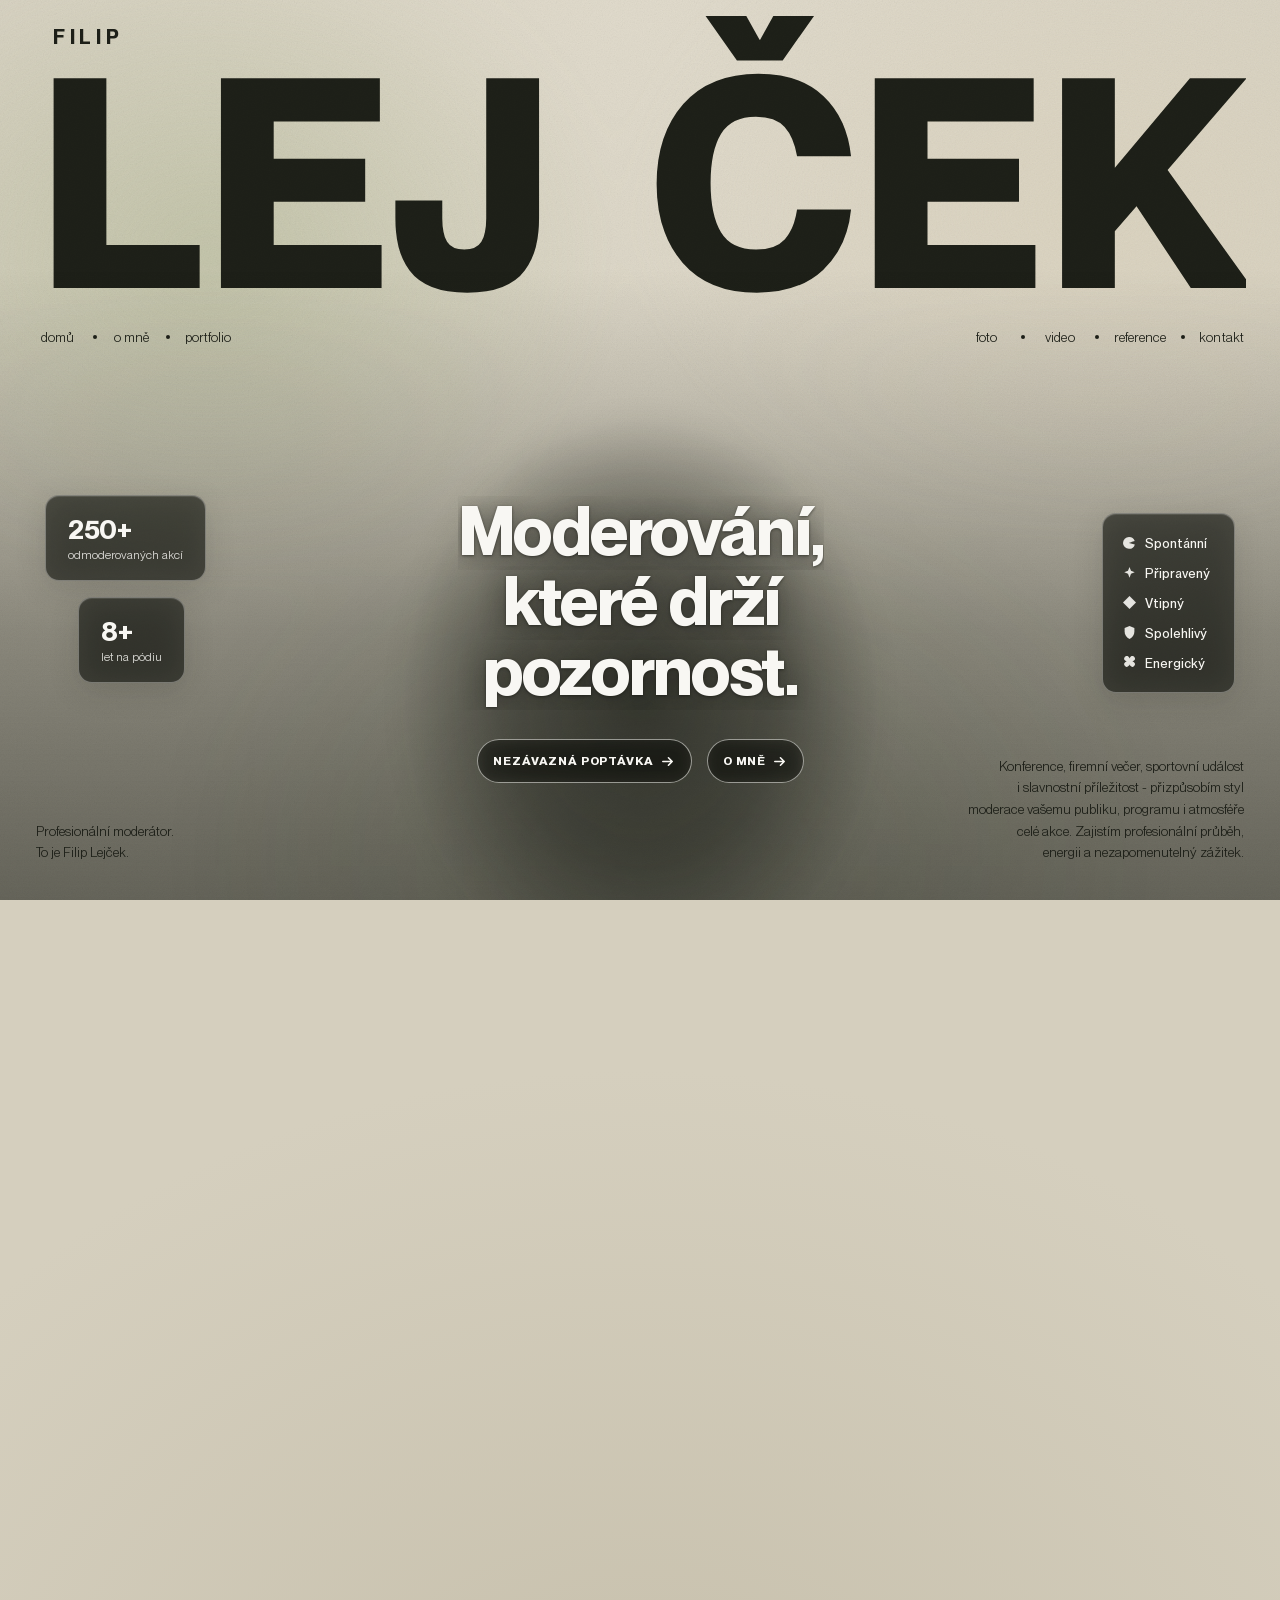
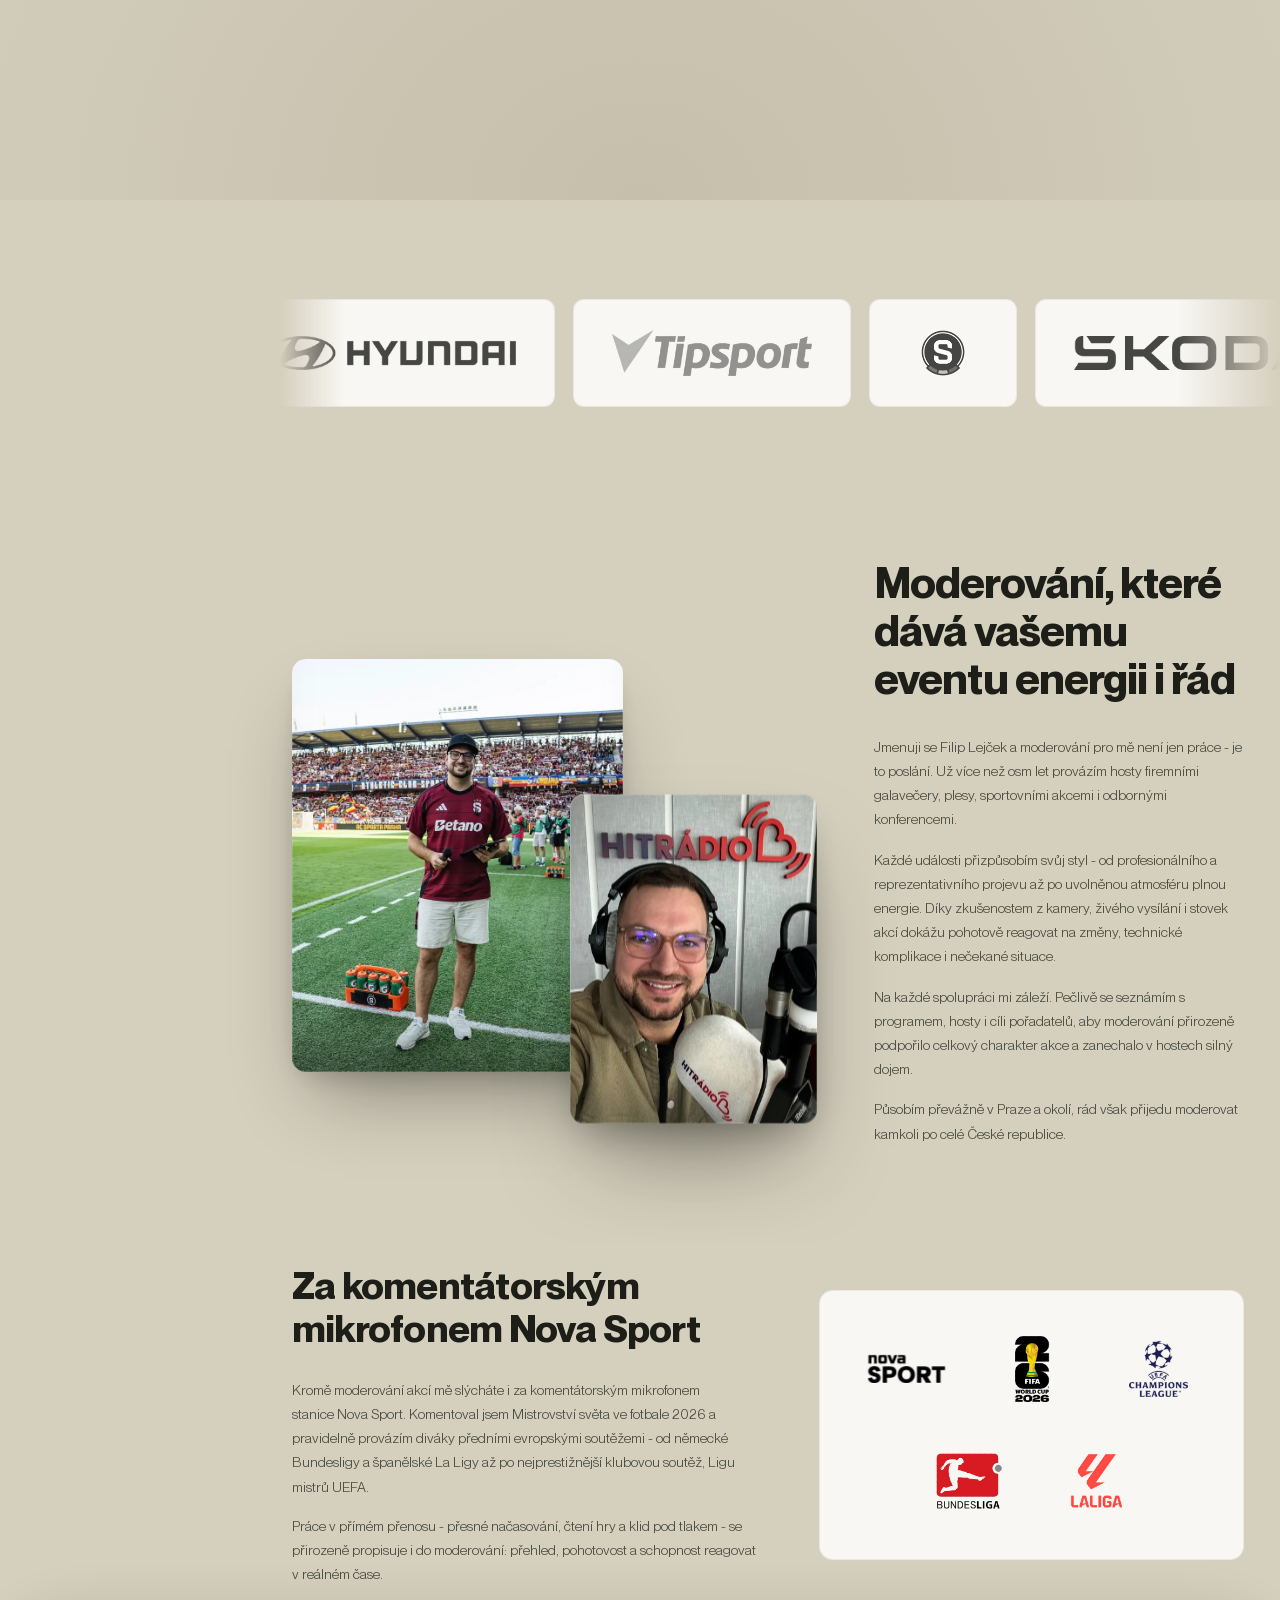
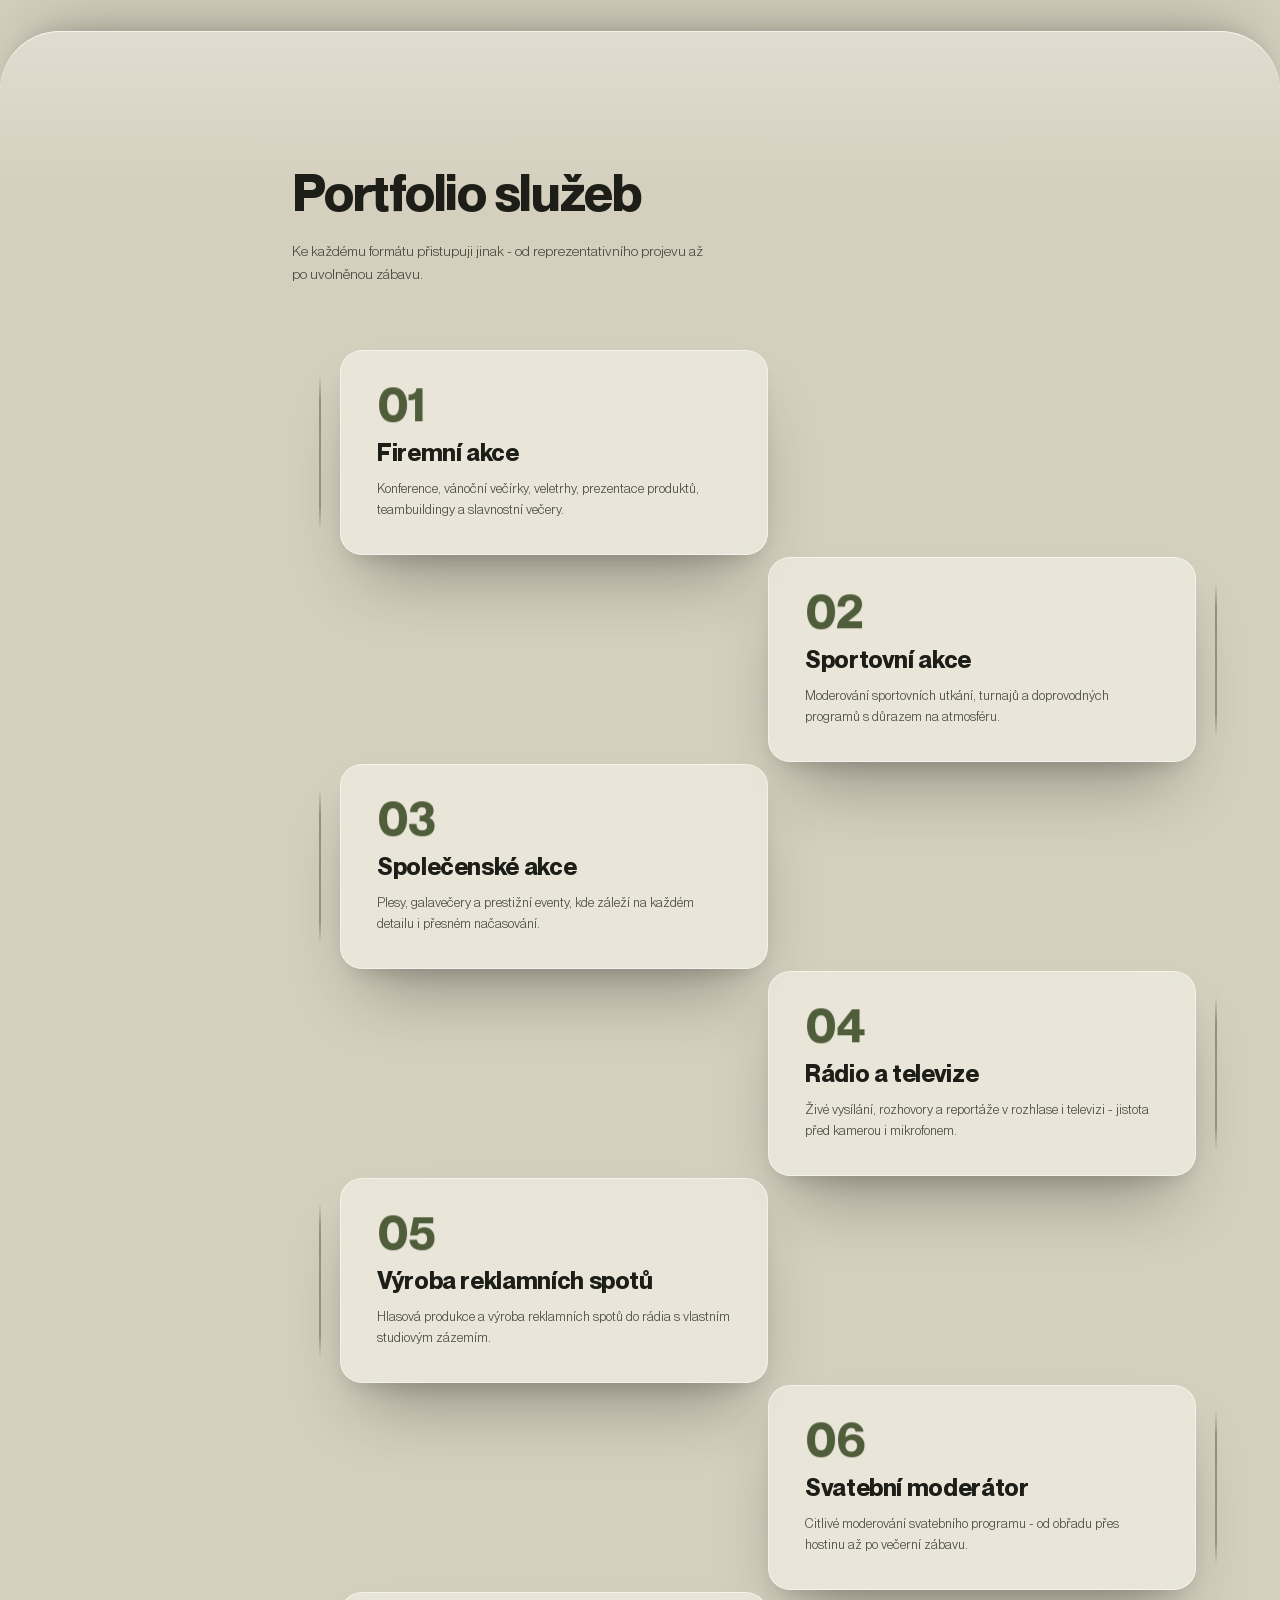
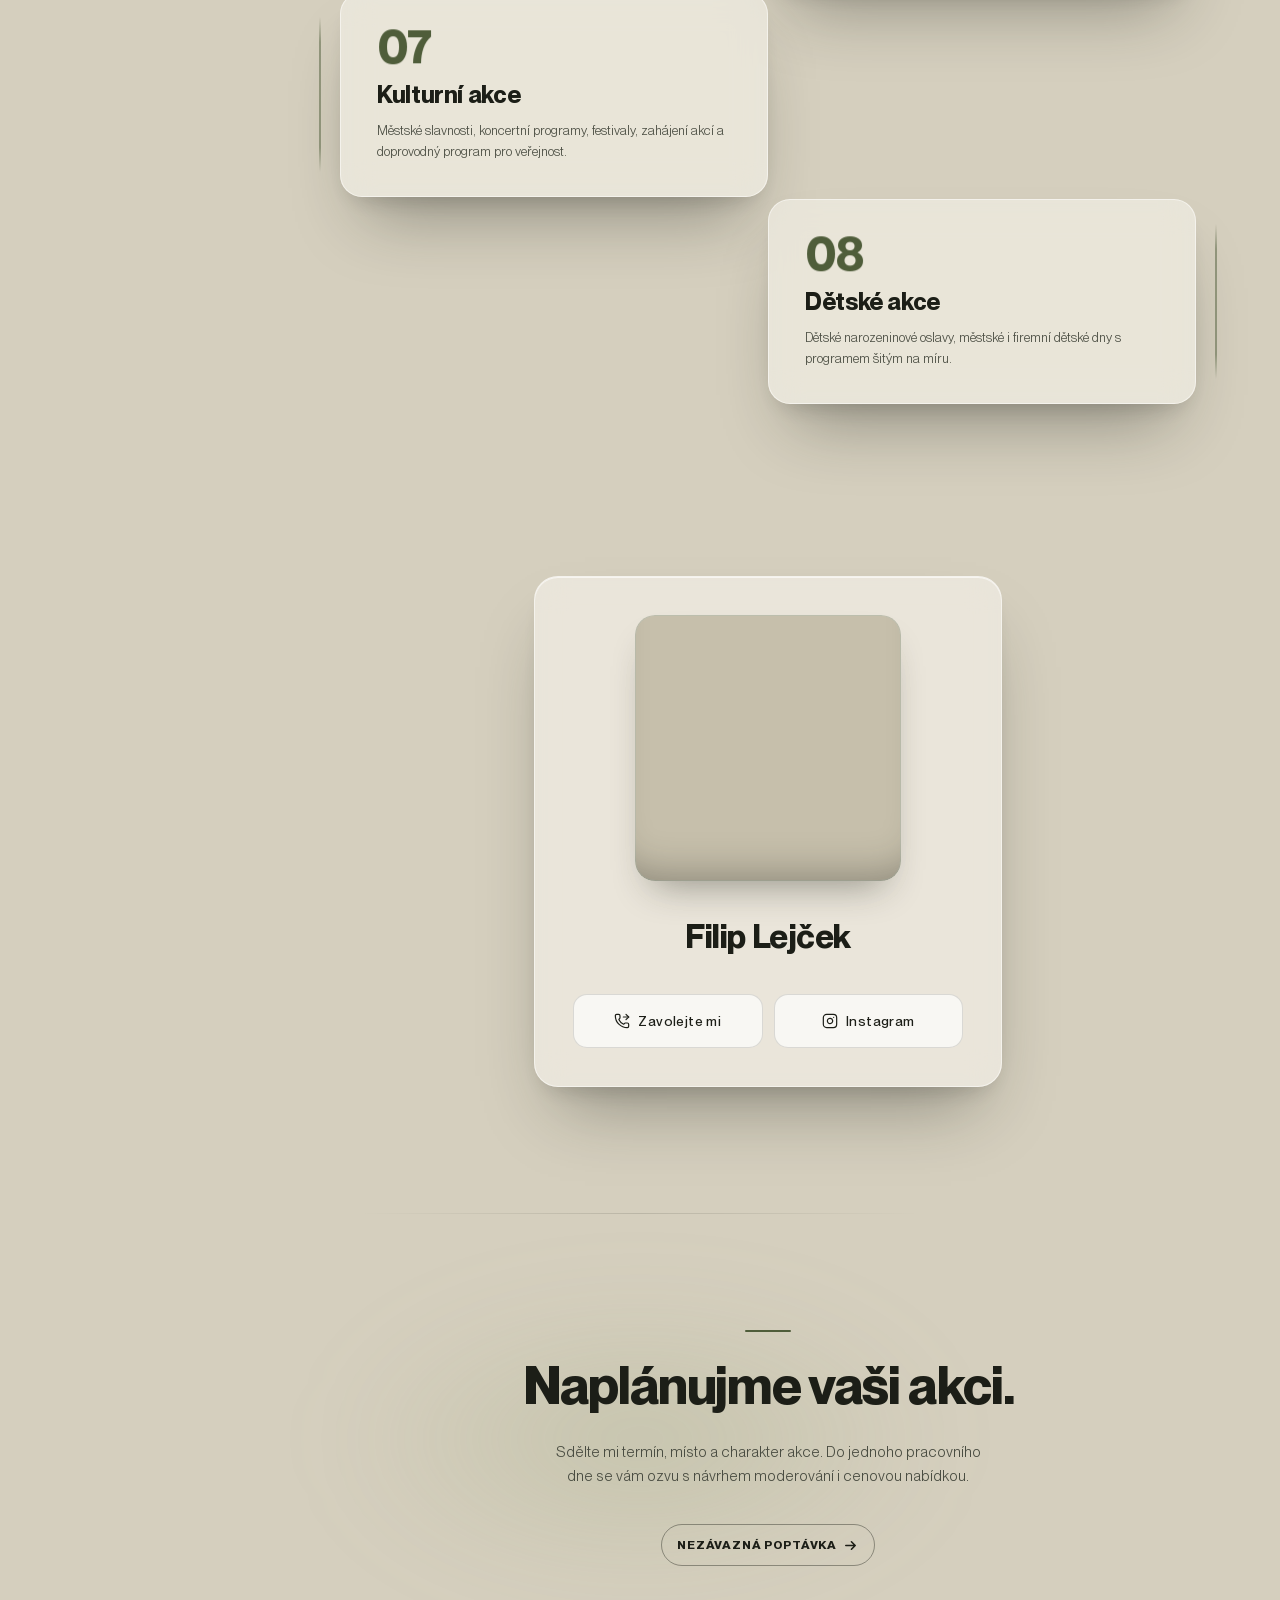
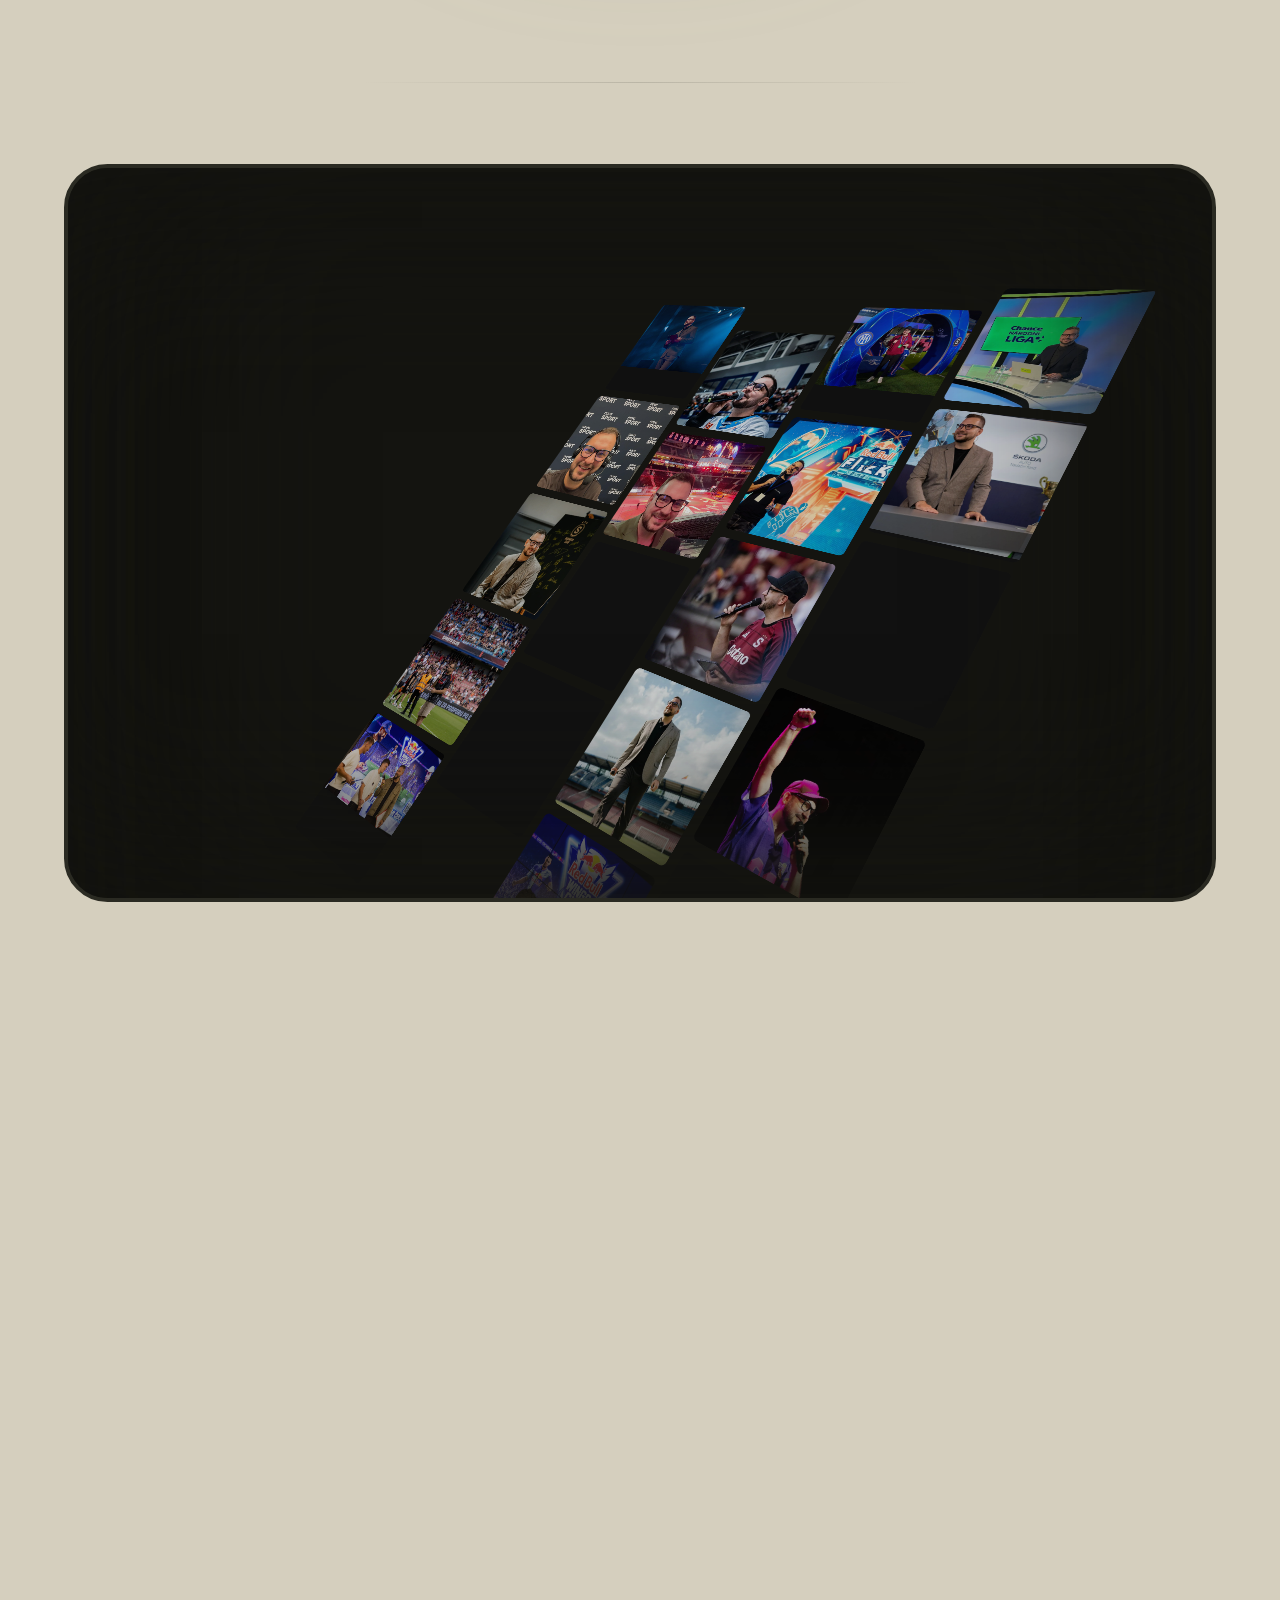
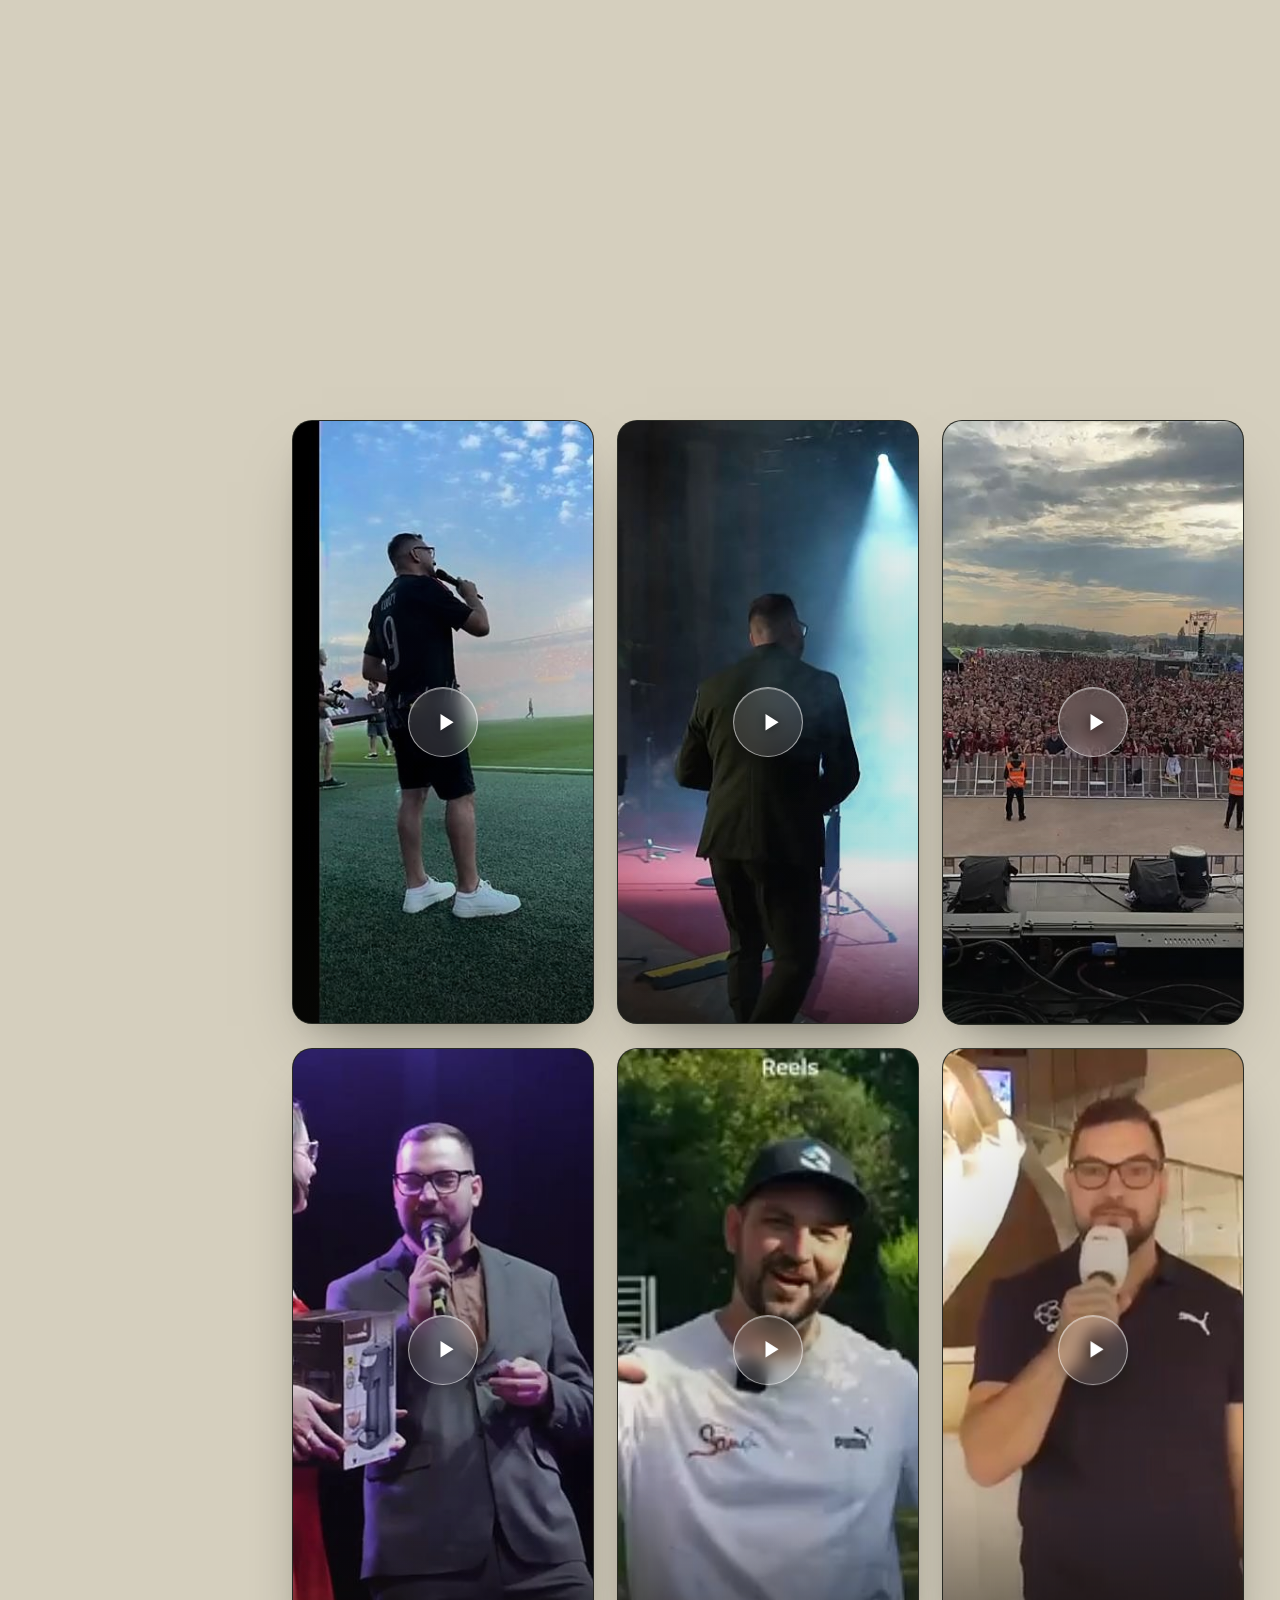
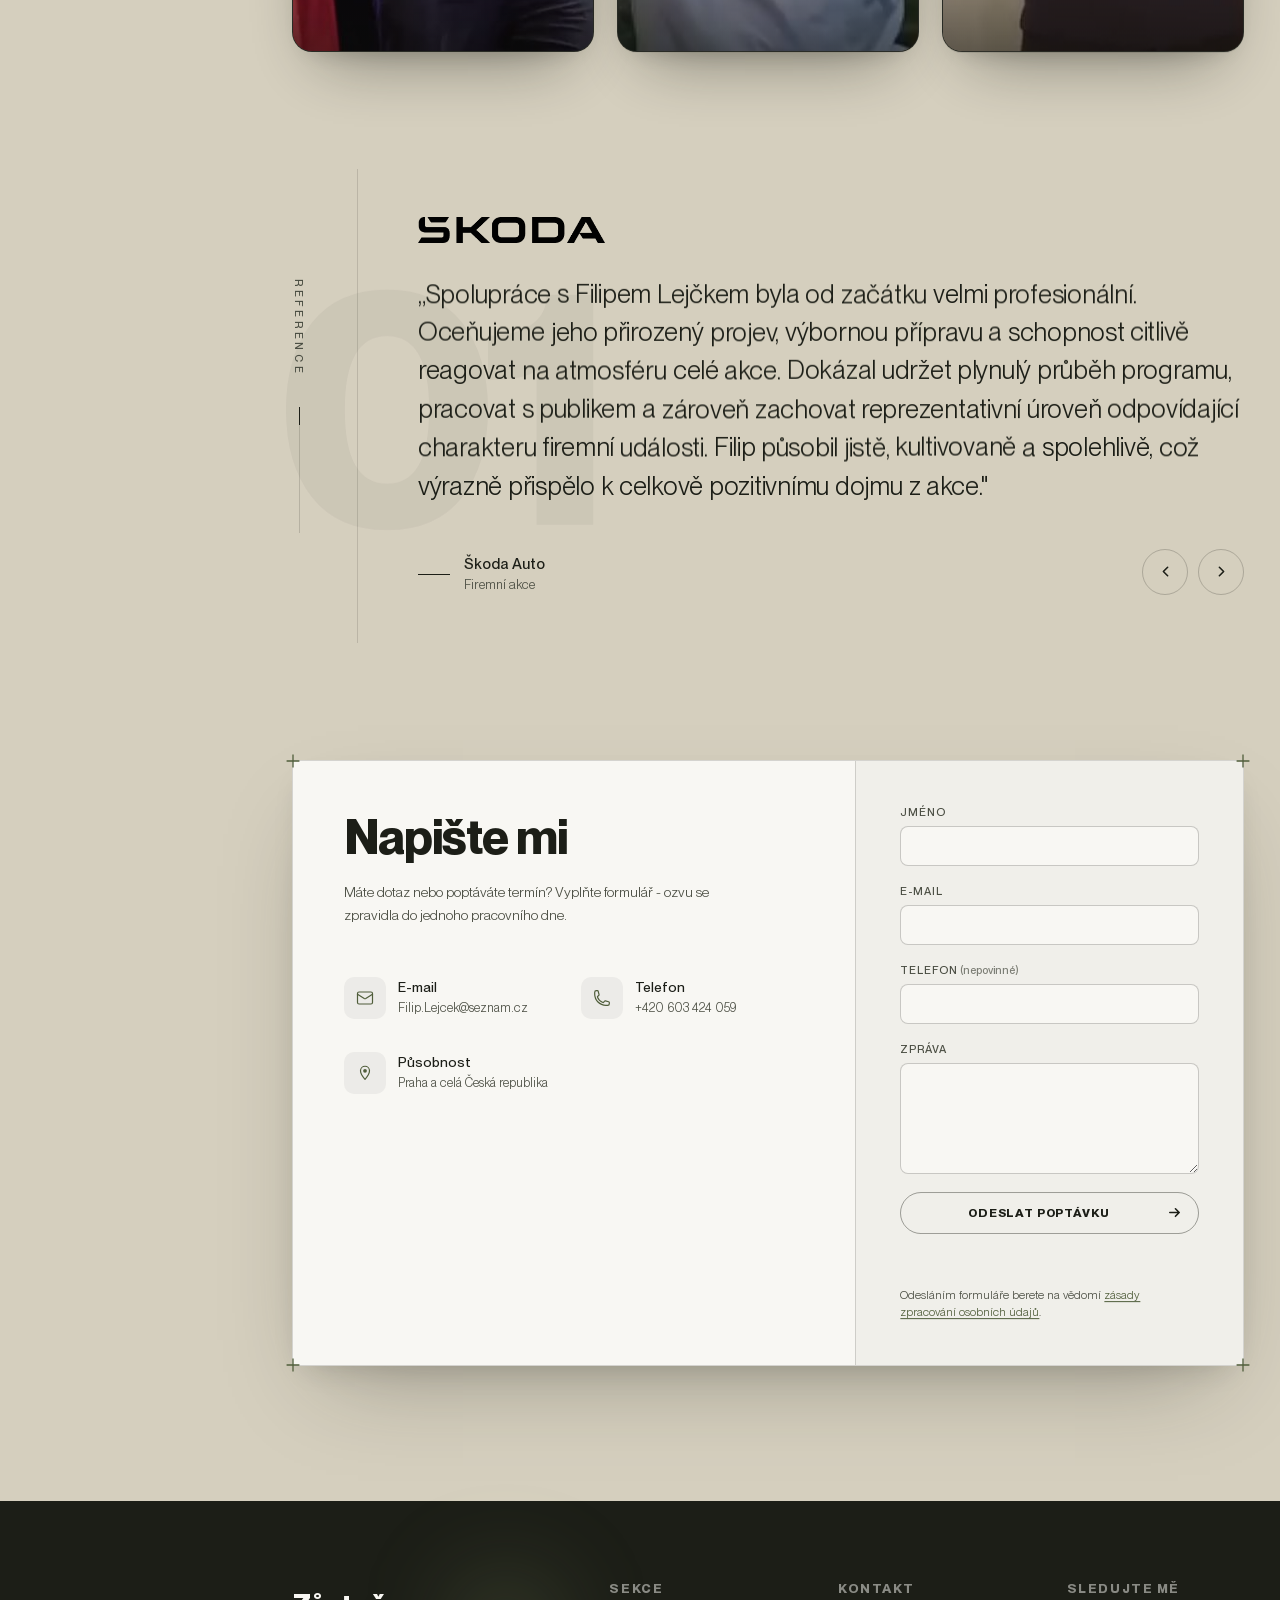
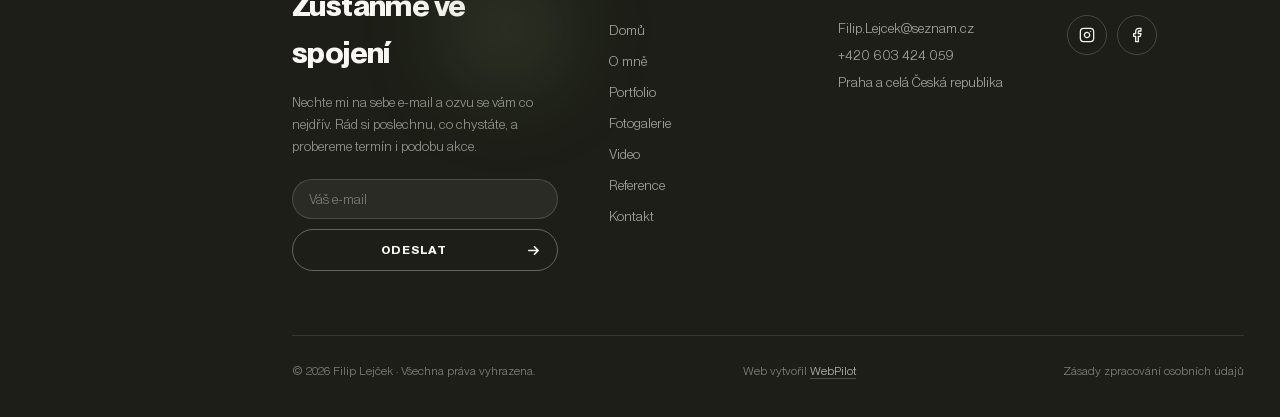
==== commit 71cc8a97: "Nahradit dlouhé pomlčky krátkými pomlčkami Co-Authored-By: Claude Haiku 5.5 <noreply@anthropic.com>" ====
--- a/index.html
+++ b/index.html
@@ -4,7 +4,7 @@
 <meta charset="utf-8">
 <script>document.documentElement.classList.add("js");</script>
 <meta name="viewport" content="width=device-width, initial-scale=1, viewport-fit=cover">
-<title>Filip Lejček — profesionální moderátor</title>
+<title>Filip Lejček - profesionální moderátor</title>
 <meta name="description" content="Profesionální moderátor Filip Lejček. Konference, firemní akce, galavečery a sportovní eventy. Přesná příprava, jistota na pódiu, schopnost reagovat na cokoliv.">
 <meta name="author" content="Filip Lejček">
 <meta name="robots" content="index, follow">
@@ -15,12 +15,12 @@
 <meta property="og:type" content="website">
 <meta property="og:site_name" content="Filip Lejček">
 <meta property="og:url" content="https://filiplejcek.cz/">
-<meta property="og:title" content="Filip Lejček — profesionální moderátor">
+<meta property="og:title" content="Filip Lejček - profesionální moderátor">
 <meta property="og:description" content="Moderování, které drží pozornost. Konference, firemní akce, galavečery.">
 <meta property="og:image" content="https://filiplejcek.cz/img/og-image.jpg">
 <meta property="og:locale" content="cs_CZ">
 <meta name="twitter:card" content="summary_large_image">
-<meta name="twitter:title" content="Filip Lejček — profesionální moderátor">
+<meta name="twitter:title" content="Filip Lejček - profesionální moderátor">
 <meta name="twitter:description" content="Moderování, které drží pozornost. Konference, firemní akce, galavečery.">
 <meta name="twitter:image" content="https://filiplejcek.cz/img/og-image.jpg">
 
@@ -64,7 +64,7 @@
 
     <div class="rail__card rail__id">
       <div class="rail__id-top">
-        <a class="rail__mark" href="#hero" aria-label="Filip Lejček — nahoru">FILIP LEJČEK</a>
+        <a class="rail__mark" href="#hero" aria-label="Filip Lejček - nahoru">FILIP LEJČEK</a>
         <div class="rail__social">
           <a href="https://www.instagram.com/filipkoozy/" aria-label="Instagram" target="_blank" rel="noopener">
             <svg viewBox="0 0 16 16" fill="none" stroke="currentColor" stroke-width="1.3" aria-hidden="true"><rect x="2.4" y="2.4" width="11.2" height="11.2" rx="3.4"/><circle cx="8" cy="8" r="2.8"/><circle cx="11.3" cy="4.7" r=".6" fill="currentColor" stroke="none"/></svg>
@@ -75,7 +75,7 @@
         </div>
       </div>
       <span class="rail__role">profesionální moderátor</span>
-      <p class="rail__bio">Moderování firemních akcí, galavečerů, svateb a sportovních přenosů — příprava do detailu a jistota za mikrofonem.</p>
+      <p class="rail__bio">Moderování firemních akcí, galavečerů, svateb a sportovních přenosů - příprava do detailu a jistota za mikrofonem.</p>
     </div>
 
     <div class="rail__card rail__stats">
@@ -129,7 +129,7 @@
       </div>
     </div>
 
-    <!-- rychlý kontakt — klik zkopíruje e-mail do schránky -->
+    <!-- rychlý kontakt - klik zkopíruje e-mail do schránky -->
     <button type="button" class="rail__email" aria-label="Zkopírovat e-mail do schránky">
       <span class="rail__email-addr">Filip.Lejcek@seznam.cz</span>
       <svg class="rail__email-copy" viewBox="0 0 14 14" fill="none" stroke="currentColor" stroke-width="1.3" stroke-linecap="round" stroke-linejoin="round" aria-hidden="true"><rect x="4.6" y="4.6" width="7.9" height="7.9" rx="1.4"/><path d="M9.4 1.5H2.6a1 1 0 0 0-1 1v6.8"/></svg>
@@ -150,10 +150,10 @@
 <section class="hero" id="hero">
   <div class="hero__sticky">
 
-    <!-- Vrstva 1 — atmosféra -->
+    <!-- Vrstva 1 - atmosféra -->
     <div class="hero__aurora" aria-hidden="true"></div>
 
-    <!-- Vrstva 2 — fotografie moderátora (výřez bez pozadí) -->
+    <!-- Vrstva 2 - fotografie moderátora (výřez bez pozadí) -->
     <div class="hero__photo-layer" aria-hidden="true">
       <picture>
         <!-- výřez bez pozadí, po pas; menší soubor pro telefony -->
@@ -168,10 +168,10 @@
       </picture>
     </div>
 
-    <!-- Vrstva 3 — zrno -->
+    <!-- Vrstva 3 - zrno -->
     <div class="hero__grain" aria-hidden="true"></div>
 
-    <!-- Vrstva 4 — obsah -->
+    <!-- Vrstva 4 - obsah -->
     <div class="hero__top">
       <!-- Horní lišta (jen mobil) -->
       <div class="hero__bar">
@@ -186,7 +186,7 @@
         <p class="hero__brand-pre" aria-hidden="true"><span class="hero__brand-pre__i">Filip</span></p>
         <h1 class="wordmark" id="wordmark">
           <span class="wordmark__inner" aria-hidden="true"><span class="wordmark__l">L</span><span class="wordmark__l">E</span><span class="wordmark__l">J</span><span class="wordmark__l">Č</span><span class="wordmark__l">E</span><span class="wordmark__l">K</span></span>
-          <span class="u-sr">Filip Lejček — profesionální moderátor</span>
+          <span class="u-sr">Filip Lejček - profesionální moderátor</span>
         </h1>
       </div>
 
@@ -236,7 +236,7 @@
     <!-- Spodní texty -->
     <div class="hero__bottom">
       <p class="hero__kicker"><span class="ln"><span class="ln__i">Profesionální moderátor.</span></span><span class="ln"><span class="ln__i">To je Filip Lejček.</span></span></p>
-      <p class="hero__lede"><span class="ln"><span class="ln__i">Konference, firemní večer, sportovní událost</span></span><span class="ln"><span class="ln__i">i slavnostní příležitost – přizpůsobím styl</span></span><span class="ln"><span class="ln__i">moderace vašemu publiku, programu i atmosféře</span></span><span class="ln"><span class="ln__i">celé akce. Zajistím profesionální průběh,</span></span><span class="ln"><span class="ln__i">energii a nezapomenutelný zážitek.</span></span></p>
+      <p class="hero__lede"><span class="ln"><span class="ln__i">Konference, firemní večer, sportovní událost</span></span><span class="ln"><span class="ln__i">i slavnostní příležitost - přizpůsobím styl</span></span><span class="ln"><span class="ln__i">moderace vašemu publiku, programu i atmosféře</span></span><span class="ln"><span class="ln__i">celé akce. Zajistím profesionální průběh,</span></span><span class="ln"><span class="ln__i">energii a nezapomenutelný zážitek.</span></span></p>
     </div>
 
     <!-- Plovoucí karty -->
@@ -357,8 +357,8 @@
       <h2 class="about__title"><span class="about__title-i">Moderování, které dává vašemu eventu energii i&nbsp;řád</span></h2>
 
       <div class="about__text">
-        <p>Jmenuji se Filip Lejček a moderování pro mě není jen práce – je to poslání. Už více než osm let provázím hosty firemními galavečery, plesy, sportovními akcemi i odbornými konferencemi.</p>
-        <p>Každé události přizpůsobím svůj styl – od profesionálního a reprezentativního projevu až po uvolněnou atmosféru plnou energie. Díky zkušenostem z kamery, živého vysílání i stovek akcí dokážu pohotově reagovat na změny, technické komplikace i nečekané situace.</p>
+        <p>Jmenuji se Filip Lejček a moderování pro mě není jen práce - je to poslání. Už více než osm let provázím hosty firemními galavečery, plesy, sportovními akcemi i odbornými konferencemi.</p>
+        <p>Každé události přizpůsobím svůj styl - od profesionálního a reprezentativního projevu až po uvolněnou atmosféru plnou energie. Díky zkušenostem z kamery, živého vysílání i stovek akcí dokážu pohotově reagovat na změny, technické komplikace i nečekané situace.</p>
         <p>Na každé spolupráci mi záleží. Pečlivě se seznámím s programem, hosty i cíli pořadatelů, aby moderování přirozeně podpořilo celkový charakter akce a zanechalo v hostech silný dojem.</p>
         <p>Působím převážně v Praze a okolí, rád však přijedu moderovat kamkoli po celé České republice.</p>
       </div>
@@ -367,15 +367,15 @@
   </div>
 </section>
 
-<!-- ══════════════════════ MÉDIA — SPORTOVNÍ KOMENTÁTOR ══════════════════════ -->
+<!-- ══════════════════════ MÉDIA - SPORTOVNÍ KOMENTÁTOR ══════════════════════ -->
 <section class="media" id="media" aria-labelledby="media-title">
   <div class="media__inner">
 
     <div class="media__body">
       <h2 class="media__title" id="media-title"><span class="media__title-i">Za komentátorským mikrofonem Nova Sport</span></h2>
       <div class="media__text">
-        <p>Kromě moderování akcí mě slýcháte i za komentátorským mikrofonem stanice&nbsp;Nova&nbsp;Sport. Komentoval jsem Mistrovství světa ve fotbale 2026 a pravidelně provázím diváky předními evropskými soutěžemi – od německé Bundesligy a španělské La&nbsp;Ligy až po nejprestižnější klubovou soutěž, Ligu mistrů UEFA.</p>
-        <p>Práce v přímém přenosu – přesné načasování, čtení hry a klid pod tlakem – se přirozeně propisuje i do moderování: přehled, pohotovost a schopnost reagovat v reálném čase.</p>
+        <p>Kromě moderování akcí mě slýcháte i za komentátorským mikrofonem stanice&nbsp;Nova&nbsp;Sport. Komentoval jsem Mistrovství světa ve fotbale 2026 a pravidelně provázím diváky předními evropskými soutěžemi - od německé Bundesligy a španělské La&nbsp;Ligy až po nejprestižnější klubovou soutěž, Ligu mistrů UEFA.</p>
+        <p>Práce v přímém přenosu - přesné načasování, čtení hry a klid pod tlakem - se přirozeně propisuje i do moderování: přehled, pohotovost a schopnost reagovat v reálném čase.</p>
       </div>
     </div>
 
@@ -396,7 +396,7 @@
 
     <header class="services__intro">
       <h2 class="services__head"><span class="services__head-i">Portfolio služeb</span></h2>
-      <p class="services__lead">Ke každému formátu přistupuji jinak — od reprezentativního projevu až po uvolněnou zábavu.</p>
+      <p class="services__lead">Ke každému formátu přistupuji jinak - od reprezentativního projevu až po uvolněnou zábavu.</p>
     </header>
 
     <div class="services__timeline">
@@ -433,7 +433,7 @@
           <span class="services__glow" aria-hidden="true"><i></i></span>
           <span class="services__num"><i>04</i></span>
           <h3 class="services__title"><span>Rádio a televize</span></h3>
-          <p class="services__desc">Živé vysílání, rozhovory a reportáže v rozhlase i televizi — jistota před kamerou i mikrofonem.</p>
+          <p class="services__desc">Živé vysílání, rozhovory a reportáže v rozhlase i televizi - jistota před kamerou i mikrofonem.</p>
         </div>
       </article>
 
@@ -451,7 +451,7 @@
           <span class="services__glow" aria-hidden="true"><i></i></span>
           <span class="services__num"><i>06</i></span>
           <h3 class="services__title"><span>Svatební moderátor</span></h3>
-          <p class="services__desc">Citlivé moderování svatebního programu — od obřadu přes hostinu až po večerní zábavu.</p>
+          <p class="services__desc">Citlivé moderování svatebního programu - od obřadu přes hostinu až po večerní zábavu.</p>
         </div>
       </article>
 
@@ -477,10 +477,10 @@
   </div>
 </section>
 
-<!-- ══════════════════════ PORTRÉT — PROFILOVÁ KARTA ══════════════════════
-     Glassmorphism profile card (dle 21st.dev/@beratberkayg) — vanilla
+<!-- ══════════════════════ PORTRÉT - PROFILOVÁ KARTA ══════════════════════
+     Glassmorphism profile card (dle 21st.dev/@beratberkayg) - vanilla
      HTML/CSS/JS rekonstrukce, web nemá React/Tailwind/shadcn build. -->
-<section class="portrait" aria-label="Filip Lejček — profilová karta">
+<section class="portrait" aria-label="Filip Lejček - profilová karta">
   <div class="portrait__inner">
     <div class="pcard-wrap" data-pcard>
       <div class="pcard">
@@ -796,13 +796,13 @@
 <!-- ══════════════════════ REFERENCE (recenze zákazníků) ══════════════════════ -->
 <section class="testi" id="reference" aria-label="Reference zákazníků" data-testi>
 
-  <!-- Zdroj dat — čte JS, na stránce skryté. Pořadí = pořadí v kolotoči. -->
+  <!-- Zdroj dat - čte JS, na stránce skryté. Pořadí = pořadí v kolotoči. -->
   <div class="testi__source" hidden>
     <div data-name="Škoda Auto" data-role="Firemní akce" data-logo="img/logos/skoda.png">„Spolupráce s Filipem Lejčkem byla od začátku velmi profesionální. Oceňujeme jeho přirozený projev, výbornou přípravu a schopnost citlivě reagovat na atmosféru celé akce. Dokázal udržet plynulý průběh programu, pracovat s publikem a zároveň zachovat reprezentativní úroveň odpovídající charakteru firemní události. Filip působil jistě, kultivovaně a spolehlivě, což výrazně přispělo k celkově pozitivnímu dojmu z akce."</div>
     <div data-name="AC Sparta Praha" data-role="Sportovní události" data-logo="img/logos/ac-sparta.png">„Filip Lejček se při moderování projevil jako spolehlivý a pohotový profesionál. Velmi dobře zvládl komunikaci s publikem, dynamiku programu i nenucené propojení sportovní atmosféry s reprezentativním vystupováním. Jeho moderátorský styl je přirozený, energický a zároveň dostatečně kultivovaný, což je pro akce spojené se značkou našeho klubu důležité. Spolupráci hodnotíme velmi pozitivně a oceňujeme zejména jeho připravenost, flexibilitu a jistotu v projevu."</div>
     <div data-name="Jakub Jícha" data-role="Agentura PLAYzone" data-logo="img/logos/playzone.png">„S Filipem spolupracuji na projektech spojených s EA SPORTS FC již více než 5 let a mohu ho jednoznačně doporučit. Jako komentátor je vždy skvěle připravený a zároveň si výborně poradí i s moderováním programu na stagi. Je pohotový, zábavný a dokáže skvěle pracovat s publikem, ať už jde o návštěvníky partnerských stánků, například Hyundai, nebo velkých esportových stagí. Za agenturu PLAYzone ho mohu jen doporučit."</div>
     <div data-name="Lukáš Pulko" data-role="Předseda Mongaguá Ústí nad Labem" data-logo="img/logos/mongagua.png">„Filipovi děkuji za skvělou moderaci finálového turnaje Mongaguá napříč ulicí, který se konal 21. srpna 2026 na Strahově. Díky jeho energii a profesionalitě měl celý turnaj výbornou atmosféru."</div>
-    <div data-name="Pavel Pštross" data-role="Account Director, Good Game">„S Filipem jsem několik let spolupracoval na úspěšném projektu pro Garnier Fructis ‚Tři Šampóni', sportovním podcastu ze světa virtuálního fotbalu. Filip měl v rámci podcastu jednu z nejnáročnějších rolí – řídit a moderovat celý přibližně tři čtvrtě hodiny dlouhý přenos. Musím říct, že byl naprosto špičkový. Vždy působil profesionálně, pohotově a s naprostým přehledem, díky čemuž byla produkce pořadu skutečnou radostí. Filip se nebojí žádné výzvy a dokáže naprosto ukázkově moderovat nejrůznější typy příležitostí. Je to člověk, na kterého je spoleh, a kterého bych bez váhání doporučil pro jakoukoliv moderátorskou nebo prezentační roli."</div>
+    <div data-name="Pavel Pštross" data-role="Account Director, Good Game">„S Filipem jsem několik let spolupracoval na úspěšném projektu pro Garnier Fructis ‚Tři Šampóni', sportovním podcastu ze světa virtuálního fotbalu. Filip měl v rámci podcastu jednu z nejnáročnějších rolí - řídit a moderovat celý přibližně tři čtvrtě hodiny dlouhý přenos. Musím říct, že byl naprosto špičkový. Vždy působil profesionálně, pohotově a s naprostým přehledem, díky čemuž byla produkce pořadu skutečnou radostí. Filip se nebojí žádné výzvy a dokáže naprosto ukázkově moderovat nejrůznější typy příležitostí. Je to člověk, na kterého je spoleh, a kterého bych bez váhání doporučil pro jakoukoliv moderátorskou nebo prezentační roli."</div>
     <div data-name="Jakub Šenkárčin" data-role="Partnership &amp; activations manager, HC Sparta Praha" data-logo="img/logos/hc-sparta.svg">„Filip Lejček je jednoznačně mou preferovanou volbou pokaždé, když potřebujeme obsadit funkci moderátora eventu pořádaného pod hlavičkou HC Sparta Business Clubu. Vždy se mohu spolehnout na jeho profesionalitu, spolehlivost, sportovní i společenský rozhled a perfektně odvedený výkon. Doporučil bych jej i vám, neuděláte chybu."</div>
     <div data-name="Lukáš Hnízdo" data-role="NIDUM agency" data-logo="img/logos/nidum.png">„Filip je mimořádně spolehlivý a pohotový moderátor s vynikajícím řečnickým projevem. Na každé akci se o něj můžete v klidu opřít. V naší agentuře v něm vidíme jasnou budoucí moderátorskou hvězdu a jeho služby můžeme s čistým svědomím jednoznačně doporučit."</div>
   </div>
@@ -856,7 +856,7 @@
 
       <div class="contact__intro">
         <h2 class="contact__title"><span>Napište mi</span></h2>
-        <p class="contact__lead">Máte dotaz nebo poptáváte termín? Vyplňte formulář — ozvu se zpravidla do jednoho pracovního dne.</p>
+        <p class="contact__lead">Máte dotaz nebo poptáváte termín? Vyplňte formulář - ozvu se zpravidla do jednoho pracovního dne.</p>
 
         <div class="contact__info">
           <div class="contact__item">
@@ -901,7 +901,7 @@
             <label for="cf-msg">Zpráva</label>
             <textarea id="cf-msg" name="zprava" rows="4" required></textarea>
           </p>
-          <!-- Formspark — automatické odeslání e-mailu bez vlastního backendu (submit-form.com/63dzsJJxv) -->
+          <!-- Formspark - automatické odeslání e-mailu bez vlastního backendu (submit-form.com/63dzsJJxv) -->
           <input type="hidden" name="_email.subject" value="Nová poptávka moderování z webu">
           <input class="contact__hp" type="text" name="_gotcha" tabindex="-1" autocomplete="off" aria-hidden="true">
           <button class="contact__submit flow-btn" type="submit">
--- a/css/style.css
+++ b/css/style.css
@@ -1,11 +1,11 @@
 /* ══════════════════════════════════════════════════════════════
-   Filip Lejček — profesionální moderátor
+   Filip Lejček - profesionální moderátor
    Hero sekce · design tokens + layout + motion
    Paleta: béžová základna + olivový akcent
    ══════════════════════════════════════════════════════════════ */
 
 /* ── 0. Písmo ─────────────────────────────────────────────────────
-   PP Neue Montreal (Pangram Pangram) — shodné písmo jako referenční
+   PP Neue Montreal (Pangram Pangram) - shodné písmo jako referenční
    web heynesh.com. Self-hostované z /fonts, žádný externí CDN.
    Jedno písmo pro nadpisy i běžný text. Pokrývá kompletní českou
    diakritiku (Č Ž Š Ř Ď Ť Ň Ů …).
@@ -38,14 +38,14 @@
   --bg:          #D5CFBE;   /* béžová základna */
   --bg-warm:     #E0DACA;   /* světlejší béžová (gradient nahoře) */
   --bg-deep:     #C6BFAB;   /* tmavší béžová (gradient dole) */
-  --ink:         #1C1E17;   /* text — téměř černá s olivovým nádechem */
+  --ink:         #1C1E17;   /* text - téměř černá s olivovým nádechem */
   --ink-soft:    #4A4D42;   /* sekundární text */
   --cream:       #F8F7F3;   /* text přes fotku */
-  --olive:       #4F5D3A;   /* hlavní akcent — CTA */
+  --olive:       #4F5D3A;   /* hlavní akcent - CTA */
   --olive-dk:    #3A4529;   /* akcent hover */
   --olive-lt:    #8B9A6B;   /* jemné detaily */
 
-  /* Tmavé sklo — karty stojí vedle fotky na světlé béžové, ne na ní.
+  /* Tmavé sklo - karty stojí vedle fotky na světlé béžové, ne na ní.
      Světlý odstín (194,184,172 @ .30) by tam nechal krémový text
      prakticky nečitelný (kontrast ~1,5:1). Tmavá varianta drží čitelnost
      bez ohledu na to, co je vzadu. */
@@ -53,7 +53,7 @@
   --glass-bd:    rgba(248,247,243,.34);
   --glass-hi:    rgba(248,247,243,.10);
 
-  /* Typografie — jedno písmo (viz sekce 0). Dvě proměnné zůstávají
+  /* Typografie - jedno písmo (viz sekce 0). Dvě proměnné zůstávají
      kvůli sémantice: kdyby nadpisy měly někdy dostat vlastní řez,
      stačí přepsat --f-display. */
   --f-display: "PP Neue Montreal", "Segoe UI", system-ui, sans-serif;
@@ -83,7 +83,7 @@
 
   /* Vrstvy */
   --z-aurora:   1;
-  --z-wordmark: 2;   /* obří „LEJČEK“ sedí POD fotkou — postava ho tam, kde se kryjí, zakrývá */
+  --z-wordmark: 2;   /* obří „LEJČEK“ sedí POD fotkou - postava ho tam, kde se kryjí, zakrývá */
   --z-photo:    3;
   --z-grain:    4;
   --z-cards:    5;
@@ -183,7 +183,7 @@
 .btn--primary:active{ transform:translateY(0) scale(.985); }
 
 .btn--ghost{
-  /* Tmavý (ne světlý) skleněný tón — funguje spolehlivě i tam, kde fotka
+  /* Tmavý (ne světlý) skleněný tón - funguje spolehlivě i tam, kde fotka
      nezakrývá pozadí a scrim za textem je slabý. Sytost odpovídá glass
      kartám, takže styl ladí s nimi. */
   background:rgba(20,22,17,.34);
@@ -251,7 +251,7 @@
   z-index:var(--z-photo);
   pointer-events:none;
 }
-/* <picture> nemá vlastní rozměr — bez toho nemá width:100% na <img> k čemu se vztáhnout */
+/* <picture> nemá vlastní rozměr - bez toho nemá width:100% na <img> k čemu se vztáhnout */
 .hero__photo-layer picture{ display:block; width:100%; height:100%; }
 .hero__photo{
   width:100%; height:100%;
@@ -262,7 +262,7 @@
          drop-shadow(0 2px 6px rgba(28,30,23,.14));
 }
 
-/* Desktop: portrét po pas jako na heynesh.com — velká postava kotvená
+/* Desktop: portrét po pas jako na heynesh.com - velká postava kotvená
    ke spodní hraně, klín „vytéká" pod fold (ořízne overflow:hidden na
    .hero__sticky). Rozměr sedí na <picture>, aby GSAP transformace na
    .hero__photo (reveal, scale, parallax) zůstaly nedotčené.
@@ -277,14 +277,14 @@
     aspect-ratio:1244 / 1500;
     /* Ve výřezu má postava hlavu ~90 px vlevo od svého středu (pravá ruka
        gestikuluje → bbox je širší doprava). Posun doprava ji vrátí nad
-       střed viewportu — hlava tím sjede z písmene „J" do mezery „J | Č"
+       střed viewportu - hlava tím sjede z písmene „J" do mezery „J | Č"
        (viz .wordmark__l:nth-child(4) níž). Užší okno = „J" víc schované →
        potřebuje větší posun, proto inverzní vw. */
     transform:translateX(-50%) translateX(clamp(58px, 120px - 3.2vw, 90px));
   }
   .hero__photo{ object-position:bottom center; }
 }
-/* Scrim — garantuje kontrast bílého textu přes fotku */
+/* Scrim - garantuje kontrast bílého textu přes fotku */
 .hero__photo-layer::after{
   content:"";
   position:absolute; inset:0;
@@ -307,7 +307,7 @@
 
 /* ── 5.4 Horní blok: wordmark + navigace ──────────────────────── */
 .hero__top{
-  /* Bez vlastního z-indexu — značka a navigace níže mají KAŽDÁ svou vrstvu
+  /* Bez vlastního z-indexu - značka a navigace níže mají KAŽDÁ svou vrstvu
      (grid items mají z-index bez ohledu na position), takže se nezabalí
      společně do jedné bubliny nad fotkou. */
   position:relative;
@@ -315,7 +315,7 @@
   gap:clamp(14px,2.2vw,30px);
 }
 
-/* Horní lišta — jen mobil (viz @media níže), na desktopu skrytá */
+/* Horní lišta - jen mobil (viz @media níže), na desktopu skrytá */
 .hero__bar{ display:none; }
 
 /* Malý štítek „FILIP" nad obří „LEJČEK" (jen desktop), v běžném toku
@@ -326,17 +326,17 @@
   font-family:var(--f-display);
   font-weight:700;
   font-size:clamp(16px,1.55vw,23px);
-  line-height:1;                              /* těsné — zvětšení fontu neposune wordmark */
+  line-height:1;                              /* těsné - zvětšení fontu neposune wordmark */
   letter-spacing:.24em;
   text-transform:uppercase;
   color:var(--ink);
   /* margin-left = levý side-bearing velkého „L" (≈ .058em z --wm-size),
      aby „FILIP" opticky začínalo na svislém tahu „L", ne u hrany boxu */
   margin:0 0 clamp(2px,0.5vw,7px) calc(var(--wm-size, 25vw) * .058);
-  /* posunout „FILIP" do středové úrovně háčku nad „Č" — bez vlivu na
+  /* posunout „FILIP" do středové úrovně háčku nad „Č" - bez vlivu na
      pozici wordmarku (proto transform, ne margin). Kalibrováno podle
      skutečného screenshotu vykreslené stránky (ne teoretických
-     font-metrik — ty se u tohoto webfontu neshodovaly se skutečným
+     font-metrik - ty se u tohoto webfontu neshodovaly se skutečným
      renderem). */
   transform:translateY(calc(var(--wm-size, 25vw) * .04 + 11px));  /* +11px ≈ 0,3cm doladění na přání */
 }
@@ -376,17 +376,17 @@
    (padding-top) a částečně kompenzujeme posun dolů (margin-top).
    Mobil má vlastní řešení (viz @media max-width:980px). */
 @media (min-width:981px){
-  /* wordmark co nejvýš — malý horní padding sekce + agresivnější
+  /* wordmark co nejvýš - malý horní padding sekce + agresivnější
      záporný margin-top wordmarku (padding-top drží prostor pro háček,
      který sedí těsně pod horní hranou stránky) */
   .hero__sticky{ padding-top:clamp(2px,0.5vh,8px); }
   .wordmark{
     line-height:1;
-    padding-top:calc(var(--wm-size, 25vw) * .205);   /* prostor pro háček nad Č — jen tak akorát */
+    padding-top:calc(var(--wm-size, 25vw) * .205);   /* prostor pro háček nad Č - jen tak akorát */
     margin-top:calc(var(--wm-size, 25vw) * -.185);   /* wordmark až k horní hraně stránky */
     margin-bottom:calc(var(--wm-size, 25vw) * -.15);   /* stáhnout navigaci blíž (line-height přidalo vzduch pod textem) */
   }
-  /* Mezera „J | Č" — postava (posunutá doprava, viz .hero__photo-layer
+  /* Mezera „J | Č" - postava (posunutá doprava, viz .hero__photo-layer
      picture) stojí v tomhle okně, ne přes „J". fitWordmark() měří i tuhle
      mezeru a o její šířku písmena zmenší, takže „LEJČEK" pořád bleeduje
      přes celou šířku, jen se čte jako „LEJ · ČEK" s postavou uprostřed
@@ -408,7 +408,7 @@
 .navgroup li{ display:flex; align-items:center; }
 .navgroup a{
   display:inline-flex; align-items:center; justify-content:center;
-  min-height:44px; min-width:44px;   /* dotykový cíl — krátká slova ("foto") by bez toho byla užší */
+  min-height:44px; min-width:44px;   /* dotykový cíl - krátká slova ("foto") by bez toho byla užší */
   padding:2px;
   font-family:var(--f-body);
   font-size:clamp(12.5px,1.05vw,15px);
@@ -488,7 +488,7 @@
 }
 
 /* Obě hero CTA = stejné „flow" tlačítko jako v kontaktu a patičce.
-   Základ (ink text, tmavý obrys) sedí na béžové — použije ho mobil.
+   Základ (ink text, tmavý obrys) sedí na béžové - použije ho mobil.
    Nad fotkou (≥ 981 px) přepínáme na krémový text + světlý obrys
    a jemné sklo, ať drží kontrast i bez hoveru. */
 .hero__cta .flow-btn{
@@ -554,7 +554,7 @@
   position:absolute;
   left:clamp(var(--pad), 3.5vw, 92px); right:auto;
   /* svisle na střed mezi spodkem "domů•o mně•portfolio" (.hero__nav)
-     a vrškem "Profesionální moderátor…" (.hero__kicker) — přeměřeno
+     a vrškem "Profesionální moderátor…" (.hero__kicker) - přeměřeno
      na 1280×900: (356+821)/2=588.5, výška bloku 187 -> top 495 = 55% */
   top:55%;
   display:grid; gap:clamp(10px,1.2vw,16px);
@@ -607,7 +607,7 @@
 .card--traits{
   position:absolute;
   right:clamp(var(--pad), 3.5vw, 92px); left:auto;
-  /* na nižších oknech by top:57% zajel pod .hero__bottom — na výšku
+  /* na nižších oknech by top:57% zajel pod .hero__bottom - na výšku
      ubereme, jakmile by k tomu docházelo, jinak necháme 57 %.
      Rezerva 380px (nejen výška .hero__lede, ale i prostor pro
      box-shadow karty, který jinak vizuálně "leze" do textu). */
@@ -625,10 +625,10 @@
 .card--traits svg{ width:13px; height:13px; flex:none; opacity:.9; }
 
 /* ══════════════════════════════════════════════════════════════
-   5.9 REFERENCE — nekonečný pás log značek
+   5.9 REFERENCE - nekonečný pás log značek
    Marquee pohyb podle heynesh.com: měkké okraje (mask-gradient),
    svižné lineární tempo, pauza na hover, spotlight na najeté dlaždici.
-   Bez nadpisu — jen samotný pás. Loga jsou barevná rastrová
+   Bez nadpisu - jen samotný pás. Loga jsou barevná rastrová
    (z filiplejcek.lovable.app), proto sedí na krémových dlaždicích
    a ve výchozím stavu jsou v odstínech šedi; hover je rozsvítí.
    Vypnuto při reduced-motion (zbyde statická první skupina).
@@ -667,9 +667,9 @@
   to  { transform:translate3d(-50%,0,0); }
 }
 
-/* Jedna dlaždice — krémové pole. Šířka se řídí obsahem (široké wordmarky
+/* Jedna dlaždice - krémové pole. Šířka se řídí obsahem (široké wordmarky
    dostanou širokou dlaždici, kompaktní znaky úzkou) při pevné výšce a
-   svislém rytmu — vypadá to organicky jako skutečná zeď log. Logo je
+   svislém rytmu - vypadá to organicky jako skutečná zeď log. Logo je
    ve výchozím stavu v odstínech šedi a ztlumené; hover je rozsvítí,
    dlaždici nadzvedne a přidá stín (spotlight), ostatní decentně ustoupí. */
 .brand{
@@ -704,7 +704,7 @@
 }
 .brands__row .brand:hover img{ filter:grayscale(0) contrast(1) opacity(1); }
 
-/* Fallback: dlaždice bez loga — jen název. Teď se nepoužívá (všech 11 má
+/* Fallback: dlaždice bez loga - jen název. Teď se nepoužívá (všech 11 má
    logo), zůstává pro případ dočasně chybějícího assetu. */
 .brand--word span{
   font-family:var(--f-display);
@@ -730,13 +730,13 @@
    Dvousloupcový editorial: staggered dvojice fotek + text s pevným
    měřítkem řádku. Nadpis „vyjede" zpod masky, odstavce a fotky
    nabíhají při scrollu (JS: buildAbout v main.js). Fotky mají rám
-   z jemné světlé linky a hluboký měkký stín — „prémiový" dojem.
+   z jemné světlé linky a hluboký měkký stín - „prémiový" dojem.
    ══════════════════════════════════════════════════════════════ */
 .about{
   position:relative;
   z-index:6;
   padding:clamp(84px,13vh,168px) 0;
-  background:var(--bg);   /* shodné s .brands — bez viditelného švu mezi sekcemi */
+  background:var(--bg);   /* shodné s .brands - bez viditelného švu mezi sekcemi */
 }
 .about__inner{
   max-width:1180px;
@@ -804,7 +804,7 @@
     0 16px 34px -14px rgba(28,30,23,.34);
 }
 
-/* Reveal maska fotek — obsah startuje schovaný pod spodní hranou */
+/* Reveal maska fotek - obsah startuje schovaný pod spodní hranou */
 .js .about__fig picture{ transform:translate3d(0,101%,0); }
 
 /* ── Text ───────────────────────────────────────────────────────── */
@@ -837,11 +837,11 @@
   color:var(--ink-soft);
 }
 
-/* ── Reveal — počáteční stavy (JS je rozanimuje) ───────────────── */
+/* ── Reveal - počáteční stavy (JS je rozanimuje) ───────────────── */
 .js .about__text p{ opacity:0; }
 
 /* ══════════════════════════════════════════════════════════════
-   5.10b  MÉDIA — sportovní komentátor Nova Sport
+   5.10b  MÉDIA - sportovní komentátor Nova Sport
    Editoriální blok hned za „O mně": vlevo nadpis + krátký text
    (1. osoba, jako zbytek O mně), vpravo cream panel s logy
    (Nova Sport + MS 2026 + Liga mistrů + Bundesliga + La Liga).
@@ -852,7 +852,7 @@
 .media{
   position:relative;
   z-index:6;
-  /* Blok drží blízko sekce „O mně" — malý horní padding + zápor. margin
+  /* Blok drží blízko sekce „O mně" - malý horní padding + zápor. margin
      ukusuje z prázdného spodního odsazení .about (nekříží obsah). */
   margin-top:clamp(-84px,-10vh,-40px);
   padding:clamp(12px,2.4vh,36px) 0 clamp(120px,16vh,180px);
@@ -920,7 +920,7 @@
   object-fit:contain;
   transition:transform .55s var(--e-out), filter .4s var(--e-soft);
 }
-/* Prémiová interakce — jen desktop s myší:
+/* Prémiová interakce - jen desktop s myší:
    ostatní loga při najetí ustoupí (opacity), aktivní se zvedne a lehce
    „prosvětlí" (drop-shadow). Magnetický posun celého .media__logo řeší JS. */
 @media (hover:hover) and (pointer:fine){
@@ -934,12 +934,12 @@
 @media (prefers-reduced-motion:reduce){
   .media__logo:hover img{ transform:none; }
 }
-/* Nova Sport je široký wordmark — nižší strop, ať nepřebíjí ostatní šířkou. */
+/* Nova Sport je široký wordmark - nižší strop, ať nepřebíjí ostatní šířkou. */
 .media__logo img[src*="nova-sport"]{ max-height:clamp(20px,2.4vw,28px); }
-/* MS 2026 je vysoký portrét (poměr ~1:1.9) — potřebuje víc výšky. */
+/* MS 2026 je vysoký portrét (poměr ~1:1.9) - potřebuje víc výšky. */
 .media__logo img[src*="ms-2026"]{ max-height:clamp(48px,5.6vw,66px); }
 
-/* ── Reveal — počáteční stavy (JS je rozanimuje) ───────────────── */
+/* ── Reveal - počáteční stavy (JS je rozanimuje) ───────────────── */
 .js .media__title-i{ transform:translate3d(0,110%,0); }
 .js .media__text p{ opacity:0; }
 .js .media__logo{ opacity:0; }
@@ -951,7 +951,7 @@
    navigace) a dole plný CTA button. Po odscrollování ~42 % hero sjede
    zleva dovnitř (buildRail() v js/main.js) a nahrazuje mizející hero
    navigaci. Akcent = olivová (u heynesh žlutá). Jen desktop ≥ 1280 px
-   — pod tím pro ni není místo (viz posun .about__inner doprava níže).
+   - pod tím pro ni není místo (viz posun .about__inner doprava níže).
    ══════════════════════════════════════════════════════════════ */
 .rail{
   position:fixed;
@@ -972,7 +972,7 @@
   height:100%;
 }
 
-/* Skleněný panel — společný styl (jako .nav-*-bg na referenci):
+/* Skleněný panel - společný styl (jako .nav-*-bg na referenci):
    teplé krémové sklo, jemný světlý obrys, malý rádius, bez stínu. */
 .rail__card{
   background:rgba(240,237,228,.68);
@@ -982,7 +982,7 @@
   border-radius:8px;
 }
 
-/* Identita — jako .nav-profile na heynesh.com: logo + sociální ikony
+/* Identita - jako .nav-profile na heynesh.com: logo + sociální ikony
    v horní řádce, pod tím krátký popis. */
 .rail__id{
   display:flex; flex-direction:column; align-items:stretch;
@@ -1047,7 +1047,7 @@
   color:var(--ink-soft);
 }
 
-/* Navigace — karta se roztáhne na volnou výšku lišty (jako na
+/* Navigace - karta se roztáhne na volnou výšku lišty (jako na
    referenci) a položky se rovnoměrně rozprostřou. */
 .rail__nav{
   position:relative;
@@ -1059,7 +1059,7 @@
   margin-bottom:clamp(14px,1.8vw,22px);   /* odstup od pásu log dole */
 }
 /* Aktivní stav = jedna olivová „pilulka", která klouže mezi položkami
-   (JS: railNavMarker) — místo blikání pozadí u každého odkazu zvlášť. */
+   (JS: railNavMarker) - místo blikání pozadí u každého odkazu zvlášť. */
 .rail__nav-marker{
   position:absolute;
   left:0; top:0;
@@ -1108,11 +1108,11 @@
 /* Bez JS drží aktivní pilulku pozadí odkazu (fallback). */
 html:not(.js) .rail__nav a.is-active{ background:var(--olive); }
 
-/* Mini pás log — jako .nav-comapny-wrap na heynesh.com. Vlastní
+/* Mini pás log - jako .nav-comapny-wrap na heynesh.com. Vlastní
    skleněný panel (jako ostatní .rail__card), aby loga byla čitelná
    i nad tmavou sekcí Fotogalerie. Maska měkkých okrajů je na vnitřní
    dráze .rail__logos-track, ať nevybledává i pozadí panelu.
-   Dekorativní (aria-hidden) — přístupný seznam značek je v Referencích. */
+   Dekorativní (aria-hidden) - přístupný seznam značek je v Referencích. */
 .rail__logos{
   margin-top:auto;            /* pás + e-mail + CTA drží u spodní hrany lišty */
   margin-bottom:36px;         /* volný pruh pod pásem pro tooltip „Kopírovat e-mail" */
@@ -1164,7 +1164,7 @@
   .rail__logos-group:nth-child(2){ display:none; }
 }
 
-/* E-mail pill — klik = kopírování do schránky, na hover „tooltip"
+/* E-mail pill - klik = kopírování do schránky, na hover „tooltip"
    nad pilulkou. Chování jako .nav-email-item na heynesh.com
    (JS: railEmailCopy). */
 .rail__email{
@@ -1232,7 +1232,7 @@
 .rail__email-check{ width:12px; height:12px; flex:none; display:none; }
 .rail__email-tip.is-copied .rail__email-check{ display:block; }
 
-/* CTA — hover = „roll" textu po slovech (JS: railCtaHover), stejně jako
+/* CTA - hover = „roll" textu po slovech (JS: railCtaHover), stejně jako
    [data-button-hover] na heynesh.com. Bez posunu/změny pozadí. */
 .rail__cta{
   display:flex; align-items:center; justify-content:center;
@@ -1250,7 +1250,7 @@
 }
 .rail__cta:active{ transform:scale(.985); transition:transform var(--t-fast) var(--e-out); }
 
-/* Maska i slova mají stejnou výšku řádku (1.4) — dost místa pro čárky
+/* Maska i slova mají stejnou výšku řádku (1.4) - dost místa pro čárky
    nad velkými písmeny (NEZÁVAZNÁ), a yPercent 100 = přesně jedna
    výška masky, takže „roll" pořád lícuje. */
 .rail__cta-mask{
@@ -1268,11 +1268,11 @@
   will-change:transform;
 }
 
-/* Bez JS (nebo dotykově) zůstane jen text v masce — statický, čitelný */
+/* Bez JS (nebo dotykově) zůstane jen text v masce - statický, čitelný */
 .rail__cta-row--clone{ visibility:hidden; }
 .js .rail__cta-row--clone{ visibility:visible; }
 
-/* Výchozí skrytý stav — JS ji rozanimuje (autoAlpha + posun zleva) */
+/* Výchozí skrytý stav - JS ji rozanimuje (autoAlpha + posun zleva) */
 .js .rail{ opacity:0; visibility:hidden; }
 
 /* ══════════════════════════════════════════════════════════════
@@ -1283,7 +1283,7 @@
    masky) a tečka na čáře „lupne". JS: buildServices() v main.js.
    ══════════════════════════════════════════════════════════════ */
 /* Prémiový přechod z „O mně": Portfolio je vyvýšený panel, který
-   zaoblenou horní hranou „vyjíždí" přes konec předchozí sekce —
+   zaoblenou horní hranou „vyjíždí" přes konec předchozí sekce -
    měkký stín nad hranou + světelný nádech na náběhu + olivový steh
    ve švu (dokresluje se scrollem, JS: buildServices). */
 .services{
@@ -1348,7 +1348,7 @@
   align-items:center;
   min-height:clamp(168px,23vh,240px);
 }
-/* Dlaždice služby — matné „sklo" jako .about-card na heynesh.com:
+/* Dlaždice služby - matné „sklo" jako .about-card na heynesh.com:
    krémové pozadí, jemný obrys, hluboký měkký stín, velké číslo nahoře.
    Prémiové efekty: 3D náklon za kurzorem, putující odlesk, jednorázový
    „sheen" při příchodu, rozsvícení akcentové linky. */
@@ -1390,7 +1390,7 @@
     0 18px 38px -14px rgba(28,30,23,.32);
 }
 
-/* Putující odlesk + jednorázový „sheen" — clip uvnitř skla, ať nepřetéká
+/* Putující odlesk + jednorázový „sheen" - clip uvnitř skla, ať nepřetéká
    přes akcentovou linku, která visí vně dlaždice. */
 .services__glow{
   position:absolute; inset:0;
@@ -1431,7 +1431,7 @@
 .services__card > .services__title,
 .services__card > .services__desc{ position:relative; z-index:1; }
 
-/* Svislá linka podél vnější hrany dlaždice — vlevo u levých, vpravo
+/* Svislá linka podél vnější hrany dlaždice - vlevo u levých, vpravo
    u pravých. Jemná olivová, konce vyblednou; při příchodu „vyroste"
    shora, při najetí kurzorem zesílí a rozsvítí se. */
 .services__card::before{
@@ -1513,7 +1513,7 @@
 }
 
 /* ══════════════════════════════════════════════════════════════
-   5.13 PORTRÉT — profilová karta pod Portfoliem
+   5.13 PORTRÉT - profilová karta pod Portfoliem
    Vanilla rekonstrukce 21st.dev/@beratberkayg "glassmorphism-profile-
    card" (React/Tailwind/shadcn), přebarvená do palety webu: béžová
    karta jako .services__card, spodní olivový „glow" pruh se štítkem,
@@ -1619,7 +1619,7 @@
 }
 .pcard__btn svg{ width:16px; height:16px; flex:none; }
 
-/* Instagram glyph (Lucide geometrie) — decentní „nakreslení" rámečku +
+/* Instagram glyph (Lucide geometrie) - decentní „nakreslení" rámečku +
    pružný záblesk čočky při hoveru. Vše gatováno reduced-motion. */
 .pcard__btn--ig svg .ig-frame{ stroke-dasharray:1; stroke-dashoffset:0; }
 .pcard__btn--ig svg .ig-lens,
@@ -1645,7 +1645,7 @@
 @keyframes ig-lens-pop{ 0%{ transform:scale(.8); } 55%{ transform:scale(1.06); } 100%{ transform:scale(1); } }
 @keyframes ig-dot-pulse{ 0%,100%{ transform:scale(1); } 40%{ transform:scale(1.65); } }
 
-/* Telefon (Lucide phone-forwarded) — při hoveru „přesměrování": šipka
+/* Telefon (Lucide phone-forwarded) - při hoveru „přesměrování": šipka
    ťukne doprava, tělo šipky se stlačí, celá ikona jemně pulzne.
    Gatováno reduced-motion, funguje i na :focus-visible. */
 .pcard__btn--tel svg{ overflow:visible; }
@@ -1671,7 +1671,7 @@
 @keyframes pf-nudge{ 0%,100%{ transform:translateX(0); } 50%{ transform:translateX(3px); } }
 @keyframes pf-shaft{ 0%,100%{ transform:translateX(0) scaleX(1); } 50%{ transform:translateX(3px) scaleX(.85); } }
 
-/* Rail nav „domů" (Iconify line-md:home-md) — při hoveru / :focus-visible
+/* Rail nav „domů" (Iconify line-md:home-md) - při hoveru / :focus-visible
    se dům sekvenčně překreslí: střecha → stěny → podlaha → dveře.
    Gatováno reduced-motion. */
 .rail__nav a[href="#hero"] svg path{ stroke-dasharray:1; stroke-dashoffset:0; }
@@ -1687,7 +1687,7 @@
 }
 @keyframes hm-draw{ from{ stroke-dashoffset:1; } to{ stroke-dashoffset:0; } }
 
-/* Rail nav „o mně" (Iconify line-md:account) — při hoveru / :focus-visible
+/* Rail nav „o mně" (Iconify line-md:account) - při hoveru / :focus-visible
    se postava sekvenčně překreslí: hlava → tělo. Gatováno reduced-motion. */
 .rail__nav a[href="#o-mne"] svg path{ stroke-dasharray:1; stroke-dashoffset:0; }
 @media (prefers-reduced-motion:no-preference){
@@ -1697,7 +1697,7 @@
   .rail__nav a[href="#o-mne"]:focus-visible svg .pe-body{ animation:hm-draw .42s ease .2s both; }
 }
 
-/* Rail nav „portfolio" (Lucide layout-list) — při hoveru / :focus-visible
+/* Rail nav „portfolio" (Lucide layout-list) - při hoveru / :focus-visible
    boxy postupně lupnou, řádky se zleva „setřou" dovnitř. Gatováno
    reduced-motion. */
 .rail__nav a[href="#portfolio"] svg .ll-box,
@@ -1723,7 +1723,7 @@
 @keyframes ll-pop{ 0%{ transform:scale(.85); opacity:.6; } 60%{ transform:scale(1.05); } 100%{ transform:scale(1); opacity:1; } }
 @keyframes ll-wipe{ from{ transform:scaleX(0); } to{ transform:scaleX(1); } }
 
-/* Rail nav „foto" (Lucide camera) — při hoveru / :focus-visible čočka
+/* Rail nav „foto" (Lucide camera) - při hoveru / :focus-visible čočka
    „cvakne": prudce se stáhne, přeskočí přes a dosedne. Gatováno
    reduced-motion. */
 .rail__nav a[href="#foto"] svg .cam-lens{ transform-box:fill-box; transform-origin:center; }
@@ -1733,7 +1733,7 @@
 }
 @keyframes cam-snap{ 0%{ transform:scale(1); } 30%{ transform:scale(.45); } 65%{ transform:scale(1.15); } 100%{ transform:scale(1); } }
 
-/* Rail nav „video" (Lucide video) — při hoveru / :focus-visible kamera
+/* Rail nav „video" (Lucide video) - při hoveru / :focus-visible kamera
    „panuje": nakloní se, chvíli podrží, přehoupne zpět. Gatováno
    reduced-motion. */
 .rail__nav a[href="#video"] svg .vid-cam{ transform-box:view-box; transform-origin:9px 18px; }
@@ -1743,7 +1743,7 @@
 }
 @keyframes vid-pan{ 0%{ transform:rotate(0); } 32%{ transform:rotate(-6deg); } 50%{ transform:rotate(-6deg); } 80%{ transform:rotate(2.5deg); } 100%{ transform:rotate(0); } }
 
-/* Rail nav „reference" (Lucide message-circle-heart) — při hoveru /
+/* Rail nav „reference" (Lucide message-circle-heart) - při hoveru /
    :focus-visible bublina vyskočí a srdce uvnitř dvakrát tepne.
    Gatováno reduced-motion. */
 .rail__nav a[href="#reference"] svg .mh-bubble,
@@ -1759,7 +1759,7 @@
 @keyframes mh-bubble{ 0%{ transform:scale(.3); opacity:0; } 70%{ transform:scale(1.05); opacity:1; } 100%{ transform:scale(1); opacity:1; } }
 @keyframes mh-heart{ 0%{ transform:scale(.6); opacity:0; } 30%{ transform:scale(1.22); opacity:1; } 50%{ transform:scale(1); } 72%{ transform:scale(1.14); } 100%{ transform:scale(1); } }
 
-/* Rail nav „kontakt" (Lucide message-square-more) — při hoveru /
+/* Rail nav „kontakt" (Lucide message-square-more) - při hoveru /
    :focus-visible tři tečky „píšou": postupně 2× bliknou. Gatováno
    reduced-motion. */
 @media (prefers-reduced-motion:no-preference){
@@ -1773,7 +1773,7 @@
 @keyframes msm-blink{ 0%,100%{ opacity:1; } 45%{ opacity:.12; } }
 
 /* ══════════════════════════════════════════════════════════════
-   5.14 FOTOGALERIE — „unfurling" panel + 3D parallax mřížka
+   5.14 FOTOGALERIE - „unfurling" panel + 3D parallax mřížka
    Inspirace: 3d-parallax-unfurling-gallery (21st.dev). Sekce je
    vysoká (520vh), vnitřek přišpendlený (sticky). Scroll nejdřív
    „rozbalí" tmavý zaoblený panel do celé plochy, pak odrotuje
@@ -1791,7 +1791,7 @@
   height:100svh;
   overflow:hidden;
 }
-/* „Unfurling" panel — začíná zaoblený a odsazený, scroll ho roztáhne. */
+/* „Unfurling" panel - začíná zaoblený a odsazený, scroll ho roztáhne. */
 .gallery__banner{
   position:absolute;
   top:9vh; right:5vw; bottom:9vh; left:5vw;
@@ -1809,7 +1809,7 @@
   display:flex;
   gap:clamp(14px,1.6vw,26px);
   width:124vw;
-  height:112vh;              /* nižší než obsah sloupce (4–5 fotek) → přesah ořízne pin */
+  height:112vh;              /* nižší než obsah sloupce (4-5 fotek) → přesah ořízne pin */
   transform-style:preserve-3d;
   will-change:transform;
 }
@@ -1837,7 +1837,7 @@
   transition:opacity .35s var(--e-soft), transform .5s var(--e-out);
 }
 .gallery__fig:hover img{ opacity:1; transform:scale(1.045); }
-/* Rámující ztmavení hran — jako „ambient shadow box" v předloze. */
+/* Rámující ztmavení hran - jako „ambient shadow box" v předloze. */
 .gallery__vignette{
   position:absolute; inset:0; z-index:5;
   pointer-events:none;
@@ -1847,7 +1847,7 @@
     inset 170px 0 180px -70px #141410,
     inset -170px 0 180px -70px #141410;
 }
-/* Bez JS / omezený pohyb / menší displeje — klidná 2sloupcová mřížka. */
+/* Bez JS / omezený pohyb / menší displeje - klidná 2sloupcová mřížka. */
 @media (max-width:900px), (prefers-reduced-motion:reduce){
   .gallery{ height:auto; background:#141410; padding:clamp(56px,10vh,110px) 0 clamp(64px,12vh,130px); }
   .gallery__pin{ position:static; height:auto; overflow:visible; }
@@ -1871,11 +1871,11 @@
   .gallery__fig{ width:auto; height:auto; aspect-ratio:4/5; }
   .gallery__vignette{ display:none; }
 }
-/* i na telefonu držíme 2 sloupce — jeden sloupec = 12 fotek na celou
+/* i na telefonu držíme 2 sloupce - jeden sloupec = 12 fotek na celou
    šířku ≈ 5000 px scrollu (viz mobilní průchod, sekce 6b) */
 .gallery__fig{ cursor:pointer; }
 
-/* ── Lightbox — zvětšení fotky po kliknutí (JS: galleryLightbox). */
+/* ── Lightbox - zvětšení fotky po kliknutí (JS: galleryLightbox). */
 .lightbox{
   position:fixed; inset:0; z-index:9998;
   display:flex; align-items:center; justify-content:center;
@@ -1945,7 +1945,7 @@
 }
 
 /* ══════════════════════════════════════════════════════════════
-   5.15 VIDEO PREZENTACE — tři přehrávače pod sebou
+   5.15 VIDEO PREZENTACE - tři přehrávače pod sebou
    Vzhled podle video-player komponenty (21st.dev / chetanverma16),
    přepsáno do vanilla JS (buildVideos). Tmavý „skleněný" panel
    ovládání na béžové stránce, olivový accent. Každé video má nad
@@ -1985,10 +1985,24 @@
     0 12px 28px -18px rgba(28,30,23,.28);
 }
 .js .vplayer{ opacity:0; }
+
+/* Mobil: klik na video → celá obrazovka (Fullscreen API na obalu .vplayer,
+   takže vlastní ovládání zůstává funkční i přes celou plochu). */
+.vplayer:fullscreen,
+.vplayer:-webkit-full-screen{
+  width:100vw; height:100vh;
+  max-width:none;
+  aspect-ratio:auto;
+  border-radius:0;
+  border:0;
+  box-shadow:none;
+}
+.vplayer:fullscreen .vplayer__video,
+.vplayer:-webkit-full-screen .vplayer__video{ object-fit:contain; }
 .vplayer__video{
   display:block;
   width:100%; height:100%;
-  object-fit:cover;                 /* ořízne k obsahu — pryč s pillarboxem i „zapečenými" pruhy */
+  object-fit:cover;                 /* ořízne k obsahu - pryč s pillarboxem i „zapečenými" pruhy */
   background:var(--ink);
   cursor:pointer;
 }
@@ -2142,7 +2156,7 @@
   .vplayer__speeds button{ padding:5px 5px; }
   .vplayer__left{ gap:3px; }
 }
-/* tři přehrávače v řadě jsou úzké — ovládání zkompaktnit i mimo mobil */
+/* tři přehrávače v řadě jsou úzké - ovládání zkompaktnit i mimo mobil */
 @media (min-width:721px){
   .vplayer__controls{ padding:10px 10px; }
   .vplayer__vol{ width:52px; }
@@ -2153,7 +2167,7 @@
 }
 
 /* ══════════════════════════════════════════════════════════════
-   5.13b VÝZVA K AKCI — kompaktní CTA pás mezi Portrétem a Fotogalerií
+   5.13b VÝZVA K AKCI - kompaktní CTA pás mezi Portrétem a Fotogalerií
    Vychází z „CTA section" (21st.dev), přizpůsobeno paletě webu:
    vzdušný centrovaný blok, měkký olivový glow, nadpis „vyjede"
    zpod masky, tlačítko je sdílené .flow-btn (jako kontakt/patička).
@@ -2314,13 +2328,13 @@
 .testi__badge-logo[src*="ac-sparta"]{
   height:clamp(40px,4.6vw,52px);
 }
-.testi__badge-logo[src*="playzone"]{   /* roundel + wordmark — vyšší, ať je kolečko čitelné */
+.testi__badge-logo[src*="playzone"]{   /* roundel + wordmark - vyšší, ať je kolečko čitelné */
   height:clamp(32px,3.6vw,42px);
 }
-.testi__badge-logo[src*="mongagua"]{   /* barevný znak (postava + míč) — vyšší jako čtvercové marky */
+.testi__badge-logo[src*="mongagua"]{   /* barevný znak (postava + míč) - vyšší jako čtvercové marky */
   height:clamp(38px,4.4vw,50px);
 }
-.testi__badge-logo[src*="hc-sparta"]{   /* čtvercový klubový znak — vyšší jako ostatní čtvercové marky */
+.testi__badge-logo[src*="hc-sparta"]{   /* čtvercový klubový znak - vyšší jako ostatní čtvercové marky */
   height:clamp(38px,4.4vw,50px);
 }
 .testi__quote{
@@ -2394,7 +2408,7 @@
 }
 
 /* ══════════════════════════════════════════════════════════════
-   5.17 KONTAKT — formulář (contact-card, 21st.dev)
+   5.17 KONTAKT - formulář (contact-card, 21st.dev)
    Přizpůsobeno paletě webu. Ostrá karta s „+" v rozích, vlevo text
    + kontaktní údaje, vpravo formulář na jemně odlišeném podkladu.
    Bez backendu: JS sestaví mailto (fallback action="mailto:").
@@ -2488,7 +2502,7 @@
 }
 .contact__ico svg{ width:18px; height:18px; }
 
-/* Telefon (Heroicons phone) — při hoveru / focusu na položku sluchátko
+/* Telefon (Heroicons phone) - při hoveru / focusu na položku sluchátko
    „zazvoní" (rychlý shake). Gatováno reduced-motion. */
 .contact__ico--phone svg{ transform-box:fill-box; transform-origin:center; }
 @media (prefers-reduced-motion:no-preference){
@@ -2506,7 +2520,7 @@
   100%{ transform:rotate(0); }
 }
 
-/* E-mail (Lucide mail) — při hoveru / focusu na položku se obálka
+/* E-mail (Lucide mail) - při hoveru / focusu na položku se obálka
    „otevře": chlopeň se nakreslí a ikona lehce poskočí. Gatováno
    reduced-motion. */
 .contact__ico--mail svg{ transform-box:fill-box; transform-origin:center; }
@@ -2520,7 +2534,7 @@
 @keyframes mail-pop{ 0%{ transform:scale(.85); } 55%{ transform:scale(1.06); } 80%{ transform:scale(.98); } 100%{ transform:scale(1); } }
 @keyframes mail-flap{ from{ stroke-dashoffset:24; opacity:0; } to{ stroke-dashoffset:0; opacity:1; } }
 
-/* Působnost (map-marker-alt) — při hoveru / focusu na položku špendlík
+/* Působnost (map-marker-alt) - při hoveru / focusu na položku špendlík
    „dopadne" od hrotu a tečka uvnitř vyskočí. Gatováno reduced-motion. */
 .contact__ico--pin svg .pin-body{ transform-box:fill-box; transform-origin:bottom; }
 .contact__ico--pin svg .pin-dot{ transform-box:fill-box; transform-origin:center; }
@@ -2533,7 +2547,7 @@
 @keyframes pin-drop{ 0%{ transform:scale(.35); } 70%{ transform:scale(1.08); } 100%{ transform:scale(1); } }
 @keyframes pin-pop{ from{ transform:scale(0); } to{ transform:scale(1); } }
 
-/* Footer Facebook (Lucide facebook) — při hoveru / :focus-visible se
+/* Footer Facebook (Lucide facebook) - při hoveru / :focus-visible se
    obrys „nakreslí" a ikona pružně poskočí. Gatováno reduced-motion. */
 .footer__social a[aria-label="Facebook"] svg{ transform-box:fill-box; transform-origin:center; overflow:visible; }
 .footer__social a[aria-label="Facebook"] svg .fb-path{ stroke-dasharray:1; stroke-dashoffset:0; }
@@ -2551,7 +2565,7 @@
 }
 @keyframes fb-draw{ from{ stroke-dashoffset:1; } to{ stroke-dashoffset:0; } }
 
-/* Footer Instagram (Lucide instagram) — při hoveru / :focus-visible se
+/* Footer Instagram (Lucide instagram) - při hoveru / :focus-visible se
    všechny tři části obrysu naráz „nakreslí". Gatováno reduced-motion. */
 .footer__social a[aria-label="Instagram"] svg rect,
 .footer__social a[aria-label="Instagram"] svg path,
@@ -2719,7 +2733,7 @@
   transform:translate(-50%,-50%) scale(30);
 }
 
-/* Stav po odeslání — olivová výplň + fajfka + jedno „lupnutí" */
+/* Stav po odeslání - olivová výplň + fajfka + jedno „lupnutí" */
 .flow-btn__check{
   position:relative; z-index:1;
   width:15px; height:15px;
@@ -2740,7 +2754,7 @@
   100% { box-shadow:0 0 0 16px rgba(79,93,58,0); }
 }
 
-/* Stav odesílání — tlumené tlačítko, pravá šipka jemně „dýchá" dál */
+/* Stav odesílání - tlumené tlačítko, pravá šipka jemně „dýchá" dál */
 .flow-btn.is-loading{
   pointer-events:none;
   opacity:.7;
@@ -2804,7 +2818,7 @@
 }
 
 /* ══════════════════════════════════════════════════════════════
-   5.18 PATIČKA — footer-section (21st.dev), tmavá, 4 sloupce
+   5.18 PATIČKA - footer-section (21st.dev), tmavá, 4 sloupce
    ══════════════════════════════════════════════════════════════ */
 .footer{
   position:relative;
@@ -2971,10 +2985,10 @@
   .rail{ display:block; }
 
   /* Jakmile je lišta na scéně, rezervujeme jí vlevo místo. Šířka lišty
-     (clamp 190–240) + její odsazení (clamp 14–22) + pohodlná mezera. */
+     (clamp 190-240) + její odsazení (clamp 14-22) + pohodlná mezera. */
   :root{ --rail-space:clamp(292px,21vw,322px); }
 
-  /* O mně + Média + Portfolio + portrét + video + výzva + reference — obsah začíná za lištou */
+  /* O mně + Média + Portfolio + portrét + video + výzva + reference - obsah začíná za lištou */
   .about__inner,
   .media__inner,
   .services__inner,
@@ -2989,10 +3003,10 @@
   }
 
   /* Obří číslo v Referencích bleeduje jen za levý okraj OBSAHU, ne přes
-     lištu — jinak by se schovávalo za panely lišty. */
+     lištu - jinak by se schovávalo za panely lišty. */
   .testi__index{ left:calc(var(--rail-space) - clamp(10px,1.4vw,22px)); }
 
-  /* Pás log — vlevo přisvícený úsek pod lištou schová maska;
+  /* Pás log - vlevo přisvícený úsek pod lištou schová maska;
      první plné logo je až za --rail-space. Vpravo pás dál „vytéká". */
   .brands__marquee{
     --brands-mask-l:calc(var(--rail-space) - 12px);
@@ -3021,7 +3035,7 @@
    (značka + CTA + menu), obří wordmark za fotkou, fotka přes celou
    plochu, karty plovou přes fotku (vlastnosti vlevo, „8+" vpravo),
    headline dole přes fotku, karta „150+" vlevo dole. Vše absolutně
-   v jedné obrazovce — žádné skládání pod sebe. */
+   v jedné obrazovce - žádné skládání pod sebe. */
 @media (max-width:980px){
   .hero{ height:auto; }
   .hero__sticky{
@@ -3035,7 +3049,7 @@
   }
   .hero__aurora{ filter:blur(34px); animation-duration:30s; }
 
-  /* Fotka — plná vrstva pod obsahem */
+  /* Fotka - plná vrstva pod obsahem */
   .hero__photo-layer{
     position:absolute;
     left:0; right:0;
@@ -3062,7 +3076,7 @@
   .hero__top{ position:static; display:block; }
   .hero__nav{ display:none; }
   .hero__brand{ display:contents; }   /* wrapper nesmí rozbít absolutní pozici wordmarku */
-  /* „FILIP" — stejný holý text jako na desktopu (žádná bublina),
+  /* „FILIP" - stejný holý text jako na desktopu (žádná bublina),
      jen samostatně pozicovaný v úrovni horní lišty (na desktopu sedí
      v běžném toku přímo nad wordmarkem, na mobilu wordmark i lišta
      jedou na position:absolute, takže potřebuje vlastní souřadnice). */
@@ -3102,7 +3116,7 @@
   .hero__bar-menu svg{ width:17px; height:17px; }
 
   /* Wordmark za fotkou (jen horní část vykoukne). Sjednoceno
-     s desktopem (viz @media min-width:981px výš) — stejný poměr
+     s desktopem (viz @media min-width:981px výš) - stejný poměr
      prostoru pro háček (.205×wm-size) i line-height:1 místo starého
      .76, ať je krok písma na mobilu i desktopu vizuálně stejný,
      jen o kousek výš, ať to působí sevřeněji/prémiověji. */
@@ -3116,7 +3130,7 @@
     padding-top:calc(var(--wm-size, 25vw) * .205);
   }
 
-  /* Plovoucí karty — děti pozicujeme samostatně, wrappery rozpustíme */
+  /* Plovoucí karty - děti pozicujeme samostatně, wrappery rozpustíme */
   .hero__cards{ position:static; display:block; margin:0; inset:auto; }
   .cards-left{ display:contents; }
 
@@ -3124,11 +3138,11 @@
      jednosloupcová traits karta + menší stat karta, mírně posazené
      do schodů. Na heynesh.com jsou vedle sebe vlevo/vpravo, ale
      Filipova fotka má obličej posazený jinak (víc doleva/doprostřed)
-     — vlevo by traits karta zajela přes oči. Obě karty proto zůstávají
+     - vlevo by traits karta zajela přes oči. Obě karty proto zůstávají
      na pravé straně, kde je fotka bez obličeje i bez gestikulující
      ruky (viz .card--tall komentář výš v souboru), jen naskládané
      schodovitě pod sebou stejně jako v referenci. */
-  /* Posazená těsně nad traits kartu (níž, viz .card--traits) —
+  /* Posazená těsně nad traits kartu (níž, viz .card--traits) -
      spodek cca 0,5cm (19px) nad jejím vrškem; -64px ≈ vlastní
      výška téhle karty. */
   .card--tall{
@@ -3141,7 +3155,7 @@
     padding:clamp(11px,3vw,15px);
   }
 
-  /* Traits karta samostatně, v úrovni srdce postavy — pod rameny,
+  /* Traits karta samostatně, v úrovni srdce postavy - pod rameny,
      nad headline blokem, mimo obličej i gestikulující ruku. */
   .card--traits{
     position:absolute;
@@ -3251,9 +3265,9 @@
 @media (min-width:981px){ .mnav{ display:none; } }
 
 /* ── Telefony ─────────────────────────────────────────────────────
-   Tablet (721–980px) má na delší popisný odstavec dost místa a
+   Tablet (721-980px) má na delší popisný odstavec dost místa a
    zůstává beze změny. Na užším telefonu by ale 5 řádků textu hned
-   pod CTA jen oddalovalo fotku a přidávalo skenování navíc — hero
+   pod CTA jen oddalovalo fotku a přidávalo skenování navíc - hero
    má zůstat úderný. Krátký podpis (.hero__kicker) zůstává, nese tu
    samou informaci v jedné větě. */
 @media (max-width:720px){
@@ -3286,7 +3300,7 @@
   .about__title{ font-size:clamp(1.55rem,6vw,2.3rem); max-width:none; }
   .about__text{ max-width:60ch; }
 
-  /* Média: jednosloupcově — text nad panelem log */
+  /* Média: jednosloupcově - text nad panelem log */
   .media__inner{ grid-template-columns:1fr; gap:clamp(28px,7vw,40px); }
   .media__title{ font-size:clamp(1.45rem,6vw,2.2rem); max-width:none; }
   .media__text{ max-width:60ch; }
@@ -3327,7 +3341,7 @@
 }
 
 /* ── Landscape na nízkých displejích ──────────────────────────── */
-/* Nad 980px se hero pořád připíná (position:sticky, 100svh) — na nízkém
+/* Nad 980px se hero pořád připíná (position:sticky, 100svh) - na nízkém
    displeji na šířku by karty ukously moc místa. Pod 980px content plyne
    přirozeně (viz blok výše), takže tam žádný zásah není potřeba. */
 @media (max-height:560px) and (min-width:981px){
@@ -3344,7 +3358,7 @@
    ══════════════════════════════════════════════════════════════ */
 @media (max-width:600px){
 
-  /* Svislé mezery sekcí — clamp(…13vh…) přidával ~200 px mrtvého
+  /* Svislé mezery sekcí - clamp(…13vh…) přidával ~200 px mrtvého
      scrollu mezi každou dvojicí sekcí. */
   .brands  { padding-top:clamp(44px,8vh,66px);  padding-bottom:clamp(44px,8vh,66px); }
   .about   { padding-top:clamp(52px,9vh,78px);  padding-bottom:clamp(52px,9vh,78px); }
@@ -3367,17 +3381,17 @@
   .testi__index   { display:none; }                /* obří vybledlé číslo, teklo z okraje */
   .contact__plus  { display:none; }                /* rohové „+" značky karty */
   .footer__glow   { display:none; }                /* 4× rozmazaný olivový blob */
-  .services__card { transform:none; }              /* zbytek perspektivy — na dotyku se nehýbe */
+  .services__card { transform:none; }              /* zbytek perspektivy - na dotyku se nehýbe */
   .vplayer__speeds{ display:none; }                /* fiddly rychlosti; zůstává play/pauza + scrub + mute */
   .vplayer__vol   { display:none; }
 
-  /* Portfolio — menší olivové číslo, těsnější karty. */
+  /* Portfolio - menší olivové číslo, těsnější karty. */
   .services__num  { font-size:clamp(1.35rem,7vw,1.85rem); }
   .services__item { padding:clamp(15px,3.4vw,22px) 0; }
   .services__item:nth-of-type(odd) .services__card,
   .services__item:nth-of-type(even) .services__card{ padding:clamp(16px,4vw,22px); }
 
-  /* Fotogalerie — 2 sloupce i na telefonu. */
+  /* Fotogalerie - 2 sloupce i na telefonu. */
   .gallery__matrix{ grid-template-columns:repeat(2,1fr); }
   .gallery{ padding-top:clamp(44px,8vh,64px); padding-bottom:clamp(52px,9vh,72px); }
 
@@ -3410,20 +3424,20 @@
     box-shadow:0 14px 34px -18px rgba(28,30,23,.42);
   }
 
-  /* Patička — 4 sloupce pod sebou; těsnější rozestupy. */
+  /* Patička - 4 sloupce pod sebou; těsnější rozestupy. */
   .footer__grid{ gap:clamp(20px,4vw,28px); }
   .footer__links a{ padding:4px 0; }
   /* Cíl dotyku: e-mail/telefon v patičce byly ~15 px vysoké řádky. */
   .footer__addr a{ display:inline-block; padding:3px 0; }
 }
 
-/* Nejužší telefony — akční tlačítka karty pod sebou (2 sloupce se lámaly). */
+/* Nejužší telefony - akční tlačítka karty pod sebou (2 sloupce se lámaly). */
 @media (max-width:360px){
   .pcard__actions{ grid-template-columns:1fr; }
 }
 
 /* ══════════════════════════════════════════════════════════════
-   7.x MIKROINTERAKCE — ruční detaily „za víc peněz"
+   7.x MIKROINTERAKCE - ruční detaily „za víc peněz"
    ══════════════════════════════════════════════════════════════ */
 
 /* ── Počítadla čísel: než JS naběhne, ať neblikne 0 (drží finální
@@ -3431,7 +3445,7 @@
 .stat-count[data-counting]{ font-variant-numeric:tabular-nums; }
 
 /* ══════════════════════════════════════════════════════════════
-   6. PRÁVNÍ STRÁNKA (GDPR) — samostatné .html, jen typografie
+   6. PRÁVNÍ STRÁNKA (GDPR) - samostatné .html, jen typografie
    ══════════════════════════════════════════════════════════════ */
 .legal__top{
   max-width:760px;
@@ -3559,7 +3573,7 @@
 .notfound__btn:hover{ background:var(--olive-dk); }
 
 /* ══════════════════════════════════════════════════════════════
-   8. Přístupnost — omezený pohyb
+   8. Přístupnost - omezený pohyb
    ══════════════════════════════════════════════════════════════ */
 @media (prefers-reduced-motion:reduce){
   html{ scroll-behavior:auto; }
